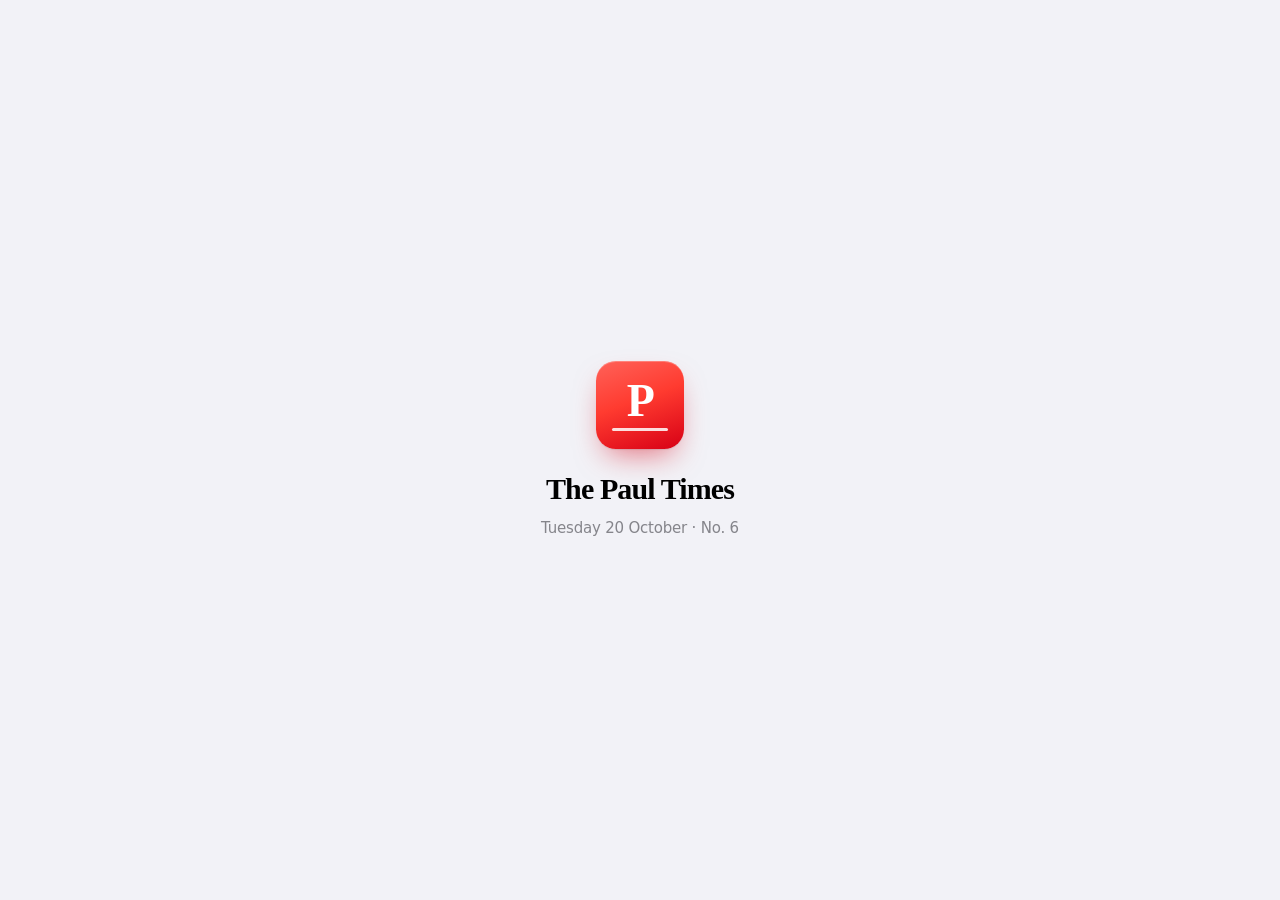
==== docs/index.html @ 22070f49 "Redesign: Apple-style app (design system, passcode lock, searchable Library index) - docs/app.css + " ====
<!doctype html>
<html lang="en"><head><meta charset="utf-8">
<meta name="viewport" content="width=device-width, initial-scale=1, maximum-scale=1, user-scalable=no, viewport-fit=cover">
<meta name="apple-mobile-web-app-capable" content="yes">
<meta name="mobile-web-app-capable" content="yes">
<meta name="apple-mobile-web-app-status-bar-style" content="black-translucent">
<meta name="apple-mobile-web-app-title" content="Paul Times">
<meta name="robots" content="noindex, nofollow">
<meta name="theme-color" content="#f2f2f7" media="(prefers-color-scheme: light)">
<meta name="theme-color" content="#000000" media="(prefers-color-scheme: dark)">
<link rel="apple-touch-icon" href="apple-touch-icon.png?v=3">
<link rel="manifest" href="manifest.webmanifest">
<title>The Paul Times</title>
<link rel="stylesheet" href="app.css?v=1">
<style>
body.home { overflow: hidden; }
body.home.scroll { overflow: auto; height: auto; min-height: 100%; }
.icon { width: 88px; height: 88px; border-radius: 22.5%; background: linear-gradient(160deg, #ff6259 0%, #ff3b30 45%, #d70015 100%);
  box-shadow: 0 1px 1px rgba(0,0,0,.08), 0 14px 30px -10px rgba(215,0,21,.55), inset 0 1px 0 rgba(255,255,255,.25); display: flex; align-items: center; justify-content: center;
  color: #fff; font-family: var(--font-s); font-weight: 800; font-size: 46px; letter-spacing: -.04em; line-height: 1; position: relative; overflow: hidden; }
.icon::after { content: ""; position: absolute; left: 18%; right: 18%; bottom: 20%; height: 3px; border-radius: 2px; background: rgba(255,255,255,.85); }
.icon span { transform: translateY(-4px); }

/* splash */
#splash { position: fixed; inset: 0; z-index: 20; background: var(--bg); display: flex; flex-direction: column; align-items: center; justify-content: center; gap: 18px;
  transition: opacity .5s var(--ease), transform .6s var(--ease); }
#splash .icon { animation: sp-icon .9s var(--spring) both; }
#splash .t { font-family: var(--font-s); font-weight: 800; font-size: 30px; letter-spacing: -.03em; animation: sp-up .8s var(--ease) .15s both; }
#splash .d { font-size: 15px; color: var(--ink2); font-weight: 500; animation: sp-up .8s var(--ease) .25s both; margin-top: -12px; }
#splash.out { opacity: 0; transform: scale(1.06); pointer-events: none; }
@keyframes sp-icon { from { opacity: 0; transform: scale(.6); filter: blur(10px); } }
@keyframes sp-up { from { opacity: 0; transform: translateY(10px); } }

/* passcode */
#lock { position: fixed; inset: 0; display: flex; flex-direction: column; align-items: center; justify-content: center; box-sizing: border-box;
  padding: calc(env(safe-area-inset-top, 0px) + 20px) 24px calc(env(safe-area-inset-bottom, 0px) + 20px); }
#lock[hidden], #lib[hidden] { display: none; }
#lock .icon { width: 64px; height: 64px; font-size: 33px; margin-bottom: 18px; }
#lock h1 { font-size: 22px; font-weight: 600; letter-spacing: -.02em; }
#lock .sub { color: var(--ink2); font-size: 15px; margin-top: 4px; text-align: center; }
#lock .dots { display: flex; gap: 20px; margin: 26px 0 8px; }
#lock .dots i { width: 13px; height: 13px; border-radius: 50%; box-shadow: inset 0 0 0 1.5px var(--ink); transition: background .15s; }
#lock .dots i.on { background: var(--ink); }
#lock .dots.shake { animation: shake .45s cubic-bezier(.36,.07,.19,.97); }
@keyframes shake { 10%, 90% { transform: translateX(-2px); } 20%, 80% { transform: translateX(5px); } 30%, 50%, 70% { transform: translateX(-10px); } 40%, 60% { transform: translateX(10px); } }
#lock .msg { min-height: 20px; font-size: 14px; color: var(--red); font-weight: 500; margin-bottom: 18px; }
#lock .keys { display: grid; grid-template-columns: repeat(3, 78px); gap: 16px 26px; }
#lock .keys button { width: 78px; height: 78px; border-radius: 50%; border: 0; background: var(--fill); color: var(--ink); font-family: var(--font-d); cursor: pointer;
  display: flex; flex-direction: column; align-items: center; justify-content: center; line-height: 1; transition: background .3s; -webkit-user-select: none; user-select: none; }
#lock .keys button:active { background: var(--ink3); transition: none; }
#lock .keys button b { font-size: 34px; font-weight: 400; }
#lock .keys button small { font-size: 10px; font-weight: 600; letter-spacing: .16em; margin-top: 3px; color: var(--ink2); }
#lock .keys button.ghost { background: none; font-size: 17px; font-family: var(--font); font-weight: 500; }
#lock .keys .sp { visibility: hidden; }
#lock .hide { position: absolute; opacity: 0; pointer-events: none; width: 1px; height: 1px; }

/* library */
#lib { max-width: 680px; margin: 0 auto; padding: 0 var(--gutr) calc(env(safe-area-inset-bottom, 0px) + 40px) var(--gut); box-sizing: border-box; }
.nav { position: sticky; top: 0; z-index: 5; margin: 0 calc(-1 * var(--gutr)) 0 calc(-1 * var(--gut)); padding: calc(env(safe-area-inset-top, 0px) + 8px) var(--gutr) 8px var(--gut);
  display: flex; align-items: center; justify-content: space-between; min-height: 28px; background: transparent; transition: background .25s, border-color .25s; border-bottom: .5px solid transparent; }
.nav.solid { background: var(--bar); -webkit-backdrop-filter: saturate(1.8) blur(20px); backdrop-filter: saturate(1.8) blur(20px); border-bottom-color: var(--sep); }
.nav .st { position: absolute; left: 0; right: 0; text-align: center; font-weight: 600; font-size: 17px; opacity: 0; transition: opacity .2s; pointer-events: none; padding-top: inherit; top: 0; line-height: 44px; height: 44px; margin-top: env(safe-area-inset-top, 0px); }
.nav.solid .st { opacity: 1; }
.nav a, .nav button { font: inherit; font-size: 17px; color: var(--red); text-decoration: none; background: none; border: 0; padding: 8px 0; position: relative; z-index: 1; display: inline-flex; align-items: center; gap: 4px; cursor: pointer; }
.nav a svg { width: 20px; height: 20px; }
.lt { font-size: 34px; font-weight: 800; letter-spacing: -.03em; margin: 4px 0 2px; }
.ltsub { color: var(--ink2); font-size: 15px; margin-bottom: 14px; }
.search { display: flex; align-items: center; gap: 6px; background: var(--fill); border-radius: 11px; padding: 0 10px; height: 38px; margin-bottom: 18px; }
.search svg { width: 17px; height: 17px; color: var(--ink2); flex: none; }
.search input { flex: 1; min-width: 0; border: 0; background: transparent; font: inherit; font-size: 17px; color: var(--ink); outline: none; }
.search input::-webkit-search-cancel-button, .search input::-webkit-search-decoration { -webkit-appearance: none; display: none; }
.search input::placeholder { color: var(--ink2); }
.search .clr { display: none; width: 18px; height: 18px; border-radius: 50%; border: 0; background: var(--ink3); color: var(--bg2); font-size: 12px; line-height: 18px; padding: 0; cursor: pointer; }
.search.has .clr { display: block; }
.feat { display: block; background: var(--bg2); border-radius: 24px; overflow: hidden; box-shadow: var(--shadow); cursor: pointer; transition: transform .35s var(--spring); margin-bottom: 26px; color: inherit; text-decoration: none; }
.feat:active, .row:active { transform: scale(.985); }
.feat .img { aspect-ratio: 16 / 10; background: linear-gradient(160deg, var(--a-front), #7a0010); position: relative; overflow: hidden; }
.feat .img img { position: absolute; inset: 0; width: 100%; height: 100%; object-fit: cover; display: block; animation: fadein .7s var(--ease) both; }
.feat .img .badge { position: absolute; left: 14px; top: 14px; background: rgba(0,0,0,.42); -webkit-backdrop-filter: blur(12px); backdrop-filter: blur(12px); color: #fff; font-size: 12px; font-weight: 600; padding: 5px 10px; border-radius: 999px; letter-spacing: .01em; }
.feat .tx { padding: 16px 18px 18px; }
.feat .k { color: var(--red); font-size: 13px; font-weight: 600; }
.feat h2 { font-size: 26px; font-weight: 800; letter-spacing: -.03em; line-height: 1.1; margin: 4px 0 8px; }
.feat p { color: var(--ink2); font-size: 15.5px; line-height: 1.42; }
.feat .go { display: flex; gap: 10px; margin-top: 14px; }
.btn { font: inherit; font-size: 15px; font-weight: 600; border: 0; border-radius: 999px; padding: 10px 18px; cursor: pointer; text-decoration: none; display: inline-flex; align-items: center; gap: 6px; }
.btn.fill { background: var(--red); color: #fff; }
.btn.tint { background: color-mix(in srgb, var(--red) 13%, transparent); color: var(--red); }
.gh { font-size: 22px; font-weight: 700; letter-spacing: -.024em; margin: 0 0 10px 2px; }
.group { background: var(--bg2); border-radius: 18px; overflow: hidden; box-shadow: var(--shadow); margin-bottom: 26px; }
.row { display: flex; align-items: center; gap: 14px; padding: 12px 14px 12px 12px; position: relative; cursor: pointer; transition: transform .35s var(--spring), background .2s; color: inherit; text-decoration: none; }
.row:active { background: var(--fill); }
.row + .row::before { content: ""; position: absolute; top: 0; right: 0; left: 88px; border-top: .5px solid var(--sep); }
.row .th { width: 62px; height: 62px; border-radius: 13px; flex: none; overflow: hidden; background: linear-gradient(160deg, var(--a-front), color-mix(in srgb, var(--a-front) 50%, #000));
  color: #fff; display: flex; align-items: center; justify-content: center; font-family: var(--font-r); font-weight: 700; font-size: 22px; }
.row .th img { width: 100%; height: 100%; object-fit: cover; display: block; animation: fadein .6s var(--ease) both; }
.row .tx { flex: 1; min-width: 0; }
.row .m { font-size: 13px; color: var(--ink2); font-weight: 500; display: flex; gap: 6px; align-items: center; }
.row .m .ed { color: #fff; background: var(--a-week); font-size: 10.5px; font-weight: 700; padding: 2px 6px; border-radius: 5px; letter-spacing: .03em; text-transform: uppercase; }
.row .h { font-size: 16.5px; font-weight: 600; letter-spacing: -.018em; line-height: 1.25; margin-top: 2px; display: -webkit-box; -webkit-line-clamp: 2; -webkit-box-orient: vertical; overflow: hidden; }
.row .ch { color: var(--ink3); font-size: 22px; font-weight: 400; }
.res .h mark { background: color-mix(in srgb, var(--red) 22%, transparent); color: inherit; border-radius: 3px; padding: 0 1px; }
.res .th { font-size: 13px; }
.empty { text-align: center; color: var(--ink2); padding: 40px 10px; font-size: 15px; }
.foot { text-align: center; color: var(--ink3); font-size: 12.5px; margin-top: 8px; }
@keyframes fadein { from { opacity: 0; } }

/* issue sheet */
#sheet { position: fixed; inset: 0; z-index: 30; background: rgba(0,0,0,0); transition: background .35s var(--ease); }
#sheet.on { background: rgba(0,0,0,.4); }
#sheet .sh { position: absolute; left: 0; right: 0; bottom: 0; top: calc(env(safe-area-inset-top, 0px) + 12px); background: var(--bg); border-radius: 14px 14px 0 0; overflow-y: auto;
  -webkit-overflow-scrolling: touch; overscroll-behavior: contain; transform: translateY(100%); transition: transform .5s var(--ease); max-width: 680px; margin: 0 auto;
  padding-bottom: calc(env(safe-area-inset-bottom, 0px) + 30px); box-shadow: 0 -10px 40px -10px rgba(0,0,0,.4); }
#sheet.on .sh { transform: none; }
#sheet .gr { position: sticky; top: 0; z-index: 2; height: 52px; display: flex; align-items: center; justify-content: space-between; padding: 0 14px 0 18px;
  background: var(--bar); -webkit-backdrop-filter: saturate(1.8) blur(20px); backdrop-filter: saturate(1.8) blur(20px); border-bottom: .5px solid var(--sep); font-weight: 600; font-size: 17px; }
#sheet .gr::before { content: ""; position: absolute; top: 6px; left: 50%; width: 36px; height: 5px; margin-left: -18px; border-radius: 3px; background: var(--ink3); }
#sheet .x { width: 30px; height: 30px; border-radius: 50%; border: 0; background: var(--fill); color: var(--ink2); font-size: 18px; cursor: pointer; display: inline-flex; align-items: center; justify-content: center; }
#sheet .in { padding: 16px var(--gutr) 0 var(--gut); }
#sheet .hero { aspect-ratio: 16 / 10; border-radius: 18px; overflow: hidden; background: var(--fill2); margin-bottom: 14px; box-shadow: var(--shadow2); }
#sheet .hero img { width: 100%; height: 100%; object-fit: cover; display: block; }
#sheet .k { color: var(--red); font-size: 13px; font-weight: 600; }
#sheet h2 { font-size: 28px; font-weight: 800; letter-spacing: -.03em; line-height: 1.1; margin: 4px 0 8px; }
#sheet .dek { color: var(--ink2); font-size: 16px; line-height: 1.42; }
#sheet .go { margin: 16px 0 24px; }
#sheet .go .btn { width: 100%; justify-content: center; padding: 14px; font-size: 17px; border-radius: 14px; box-sizing: border-box; }
#sheet h3 { font-size: 22px; font-weight: 700; letter-spacing: -.024em; margin: 0 0 10px 2px; }
#sheet .card { background: var(--bg2); border-radius: 18px; padding: 14px 16px; margin-bottom: 24px; box-shadow: var(--shadow); }
#sheet .five p { position: relative; padding-left: 34px; font-size: 15.5px; line-height: 1.38; min-height: 24px; }
#sheet .five p + p { margin-top: 10px; }
#sheet .five b { position: absolute; left: 0; top: -1px; width: 24px; height: 24px; border-radius: 50%; background: var(--red); color: #fff; font-family: var(--font-r); font-size: 13px; display: flex; align-items: center; justify-content: center; }
#sheet .nod { display: block; }
#sheet .nod .lb { display: block; color: var(--red); font-size: 13px; font-weight: 600; margin-bottom: 6px; }
#sheet .nod .big { display: block; font-family: var(--font-r); font-weight: 700; font-size: 52px; color: var(--red); letter-spacing: -.03em; line-height: 1; margin-bottom: 8px; }
#sheet .nod p { font-size: 14.5px; color: var(--ink2); line-height: 1.38; }
.secs { background: var(--bg2); border-radius: 18px; overflow: hidden; box-shadow: var(--shadow); margin-bottom: 18px; }
.sec { position: relative; }
.sec + .sec::before { content: ""; position: absolute; top: 0; right: 0; left: 58px; border-top: .5px solid var(--sep); }
.sec > button { all: unset; box-sizing: border-box; width: 100%; display: flex; align-items: center; gap: 12px; padding: 0 16px; min-height: 50px; cursor: pointer; }
.sec > button:active, .sec li:active { background: var(--fill); }
.sec .ic { width: 30px; height: 30px; border-radius: 8px; color: #fff; display: inline-flex; align-items: center; justify-content: center; font-family: var(--font-r); font-size: 14px; font-weight: 700; flex: none; }
.sec .tt { flex: 1; font-size: 17px; }
.sec .ct { color: var(--ink2); font-size: 15px; }
.sec .ch { color: var(--ink3); font-size: 18px; transition: transform .3s var(--ease); display: inline-block; }
.sec.open .ch { transform: rotate(90deg); }
.sec ul { list-style: none; margin: 0; padding: 0 0 6px 58px; display: none; }
.sec.open ul { display: block; }
.sec li { padding: 9px 16px 9px 0; font-size: 15px; line-height: 1.32; border-top: .5px solid var(--sep2); cursor: pointer; display: flex; justify-content: space-between; gap: 10px; }
.sec li::after { content: "›"; color: var(--ink3); }
@media (min-width: 700px) { .feat .img { aspect-ratio: 2 / 1; } }
</style></head>
<body class="home">
<div id="splash" aria-hidden="true"><div class="icon"><span>P</span></div><div class="t">The Paul Times</div><div class="d" id="sd"></div></div>

<div id="lock" hidden>
  <div class="icon"><span>P</span></div>
  <h1 id="lkh">Enter Passcode</h1>
  <div class="sub" id="lks">The Paul Times</div>
  <div class="dots" id="dots"><i></i><i></i><i></i><i></i></div>
  <div class="msg" id="lkm" aria-live="polite"></div>
  <div class="keys" id="keys"></div>
  <input class="hide" id="hk" inputmode="numeric" autocomplete="off" aria-label="Passcode">
</div>

<div id="lib" hidden>
  <div class="nav" id="nav"><a href="./" id="today"><svg viewBox="0 0 24 24" fill="none" stroke="currentColor" stroke-width="2.4" stroke-linecap="round" stroke-linejoin="round"><path d="M15 5l-7 7 7 7"/></svg><span>Today</span></a><div class="st">Library</div><span></span></div>
  <h1 class="lt">Library</h1>
  <div class="ltsub" id="lsub"></div>
  <label class="search" id="sbox"><svg viewBox="0 0 24 24" fill="none" stroke="currentColor" stroke-width="2.4" stroke-linecap="round"><circle cx="10.5" cy="10.5" r="6.5"/><path d="M20 20l-4.6-4.6"/></svg>
    <input id="q" type="search" placeholder="Search every headline" autocomplete="off" enterkeyhint="search"><button class="clr" id="qc" aria-label="Clear">✕</button></label>
  <div id="libv"></div>
</div>

<script>
(async function () {
  const $ = id => document.getElementById(id);
  const qs = new URLSearchParams(location.search);
  const b64 = s => Uint8Array.from(atob(s), c => c.charCodeAt(0));
  const store = { get(k) { try { return localStorage.getItem(k); } catch (e) { return null; } }, set(k, v) { try { localStorage.setItem(k, v); } catch (e) {} }, del(k) { try { localStorage.removeItem(k); } catch (e) {} } };
  const FR = (() => { try { return (JSON.parse(store.get('tpt-settings')) || {}).lang === 'fr'; } catch (e) { return false; } })();
  const L = (en, fr) => FR ? fr : en;
  const st = (() => { try { return JSON.parse(store.get('tpt-settings')) || {}; } catch (e) { return {}; } })();
  if (st.theme === 'light' || st.theme === 'dark') document.documentElement.setAttribute('data-theme', st.theme);
  const esc = x => String(x == null ? '' : x).replace(/[&<>"]/g, c => ({ '&': '&amp;', '<': '&lt;', '>': '&gt;', '"': '&quot;' }[c]));
  const get = async p => { const r = await fetch(p + (p.includes('?') ? '&' : '?') + 't=' + Date.now(), { cache: 'no-store' }); if (!r.ok) throw new Error(p + ' ' + r.status); return r.json(); };
  const loc = FR ? 'fr-FR' : 'en-GB';
  const fmt = (i, o) => new Date(i.date + 'T12:00:00').toLocaleDateString(loc, o || { weekday: 'short', day: 'numeric', month: 'short' });
  const t0 = Date.now(), wantLib = qs.has('archive');
  const minSplash = matchMedia('(prefers-reduced-motion: reduce)').matches ? 0 : (wantLib ? 450 : 1100);
  const splashReady = () => new Promise(r => setTimeout(r, Math.max(0, minSplash - (Date.now() - t0))));
  const splashOut = () => { const e = $('splash'); if (!e) return; e.classList.add('out'); setTimeout(() => e.remove(), 600); };
  $('sd').textContent = new Date().toLocaleDateString(loc, { weekday: 'long', day: 'numeric', month: 'long' });

  let list = [], cfg;
  try { [list, cfg] = await Promise.all([get('issues.json'), get('crypto.json')]); }
  catch (e) { await splashReady(); $('sd').textContent = L('Could not load the paper. Check your connection.', 'Impossible de charger le journal. Vérifie ta connexion.'); return; }

  const KEYNAME = 'tpt-key-' + cfg.salt;
  async function deriveKey(pw) {
    const base = await crypto.subtle.importKey('raw', new TextEncoder().encode(pw), 'PBKDF2', false, ['deriveKey']);
    return crypto.subtle.deriveKey({ name: 'PBKDF2', salt: b64(cfg.salt), iterations: cfg.iterations, hash: 'SHA-256' }, base, { name: 'AES-GCM', length: 256 }, true, ['decrypt']);
  }
  async function savedKey() { const raw = store.get(KEYNAME); return raw ? crypto.subtle.importKey('raw', b64(raw), { name: 'AES-GCM' }, true, ['decrypt']) : null; }
  const dec = async (key, o) => new TextDecoder().decode(await crypto.subtle.decrypt({ name: 'AES-GCM', iv: b64(o.iv) }, key, b64(o.ct)));
  async function openIssue(key, issue) { return dec(key, await get('issues/' + issue.id + '.enc')); }

  function show(html) {
    // Every issue gets the current design layer and the tap-for-more sheet, even ones built before they existed.
    const inject = (h, tag, where) => (new RegExp('</' + where + '>', 'i')).test(h) ? h.replace(new RegExp('</' + where + '>(?![\\s\\S]*</' + where + '>)', 'i'), tag + '</' + where + '>') : h + tag;
    if (!html.includes('screen-overlay.js')) html = inject(html, '<script src="screen-overlay.js?v=4"><\/script>', 'body');
    if (!html.includes('app.css')) { html = inject(html, '<link rel="stylesheet" href="app.css?v=1">', 'head'); html = inject(html, '<script src="app.js?v=1"><\/script>', 'body'); }
    html = inject(html, '<style>@keyframes tpt-in{from{opacity:0;transform:scale(.985)}}body{animation:tpt-in .55s cubic-bezier(.22,1,.36,1) both}</style>', 'head');
    splashReady().then(() => { const s = $('splash'); if (s) s.classList.add('out'); setTimeout(() => { document.open(); document.write(html); document.close(); }, s ? 280 : 0); });
  }

  // ---------------- passcode ----------------
  function lock(next, message) {
    splashReady().then(splashOut);
    const box = $('lock'); box.hidden = false; $('lib').hidden = true;
    const latest = list[0];
    $('lkh').textContent = L('Enter Passcode', 'Code d\'accès');
    $('lks').textContent = latest ? 'The Paul Times · ' + fmt(latest, { weekday: 'long', day: 'numeric', month: 'long' }) + (latest.no ? ' · No. ' + latest.no : '') : 'The Paul Times';
    const letters = ['', 'ABC', 'DEF', 'GHI', 'JKL', 'MNO', 'PQRS', 'TUV', 'WXYZ'];
    $('keys').innerHTML = [1, 2, 3, 4, 5, 6, 7, 8, 9].map(n => `<button data-n="${n}"><b>${n}</b><small>${letters[n - 1] || '&nbsp;'}</small></button>`).join('')
      + `<button class="sp" tabindex="-1"></button><button data-n="0"><b>0</b><small>&nbsp;</small></button><button class="ghost" data-del>${L('Delete', 'Effacer')}</button>`;
    const dots = $('dots'), msg = $('lkm'); let code = '', busy = false;
    msg.textContent = message || '';
    const paint = () => { [...dots.children].forEach((d, i) => d.classList.toggle('on', i < code.length)); $('keys').querySelector('[data-del]').textContent = code ? L('Delete', 'Effacer') : ''; };
    async function tryCode() {
      busy = true; msg.textContent = '';
      try {
        const key = await deriveKey(code);
        const html = latest ? await openIssue(key, wantLib ? latest : (list.find(i => i.id === qs.get('d')) || latest)) : '';
        const raw = new Uint8Array(await crypto.subtle.exportKey('raw', key));
        store.set(KEYNAME, btoa(String.fromCharCode(...raw)));
        try { navigator.vibrate && navigator.vibrate(8); } catch (e) {}
        next(key, html);
      } catch (e) {
        dots.classList.remove('shake'); void dots.offsetWidth; dots.classList.add('shake');
        try { navigator.vibrate && navigator.vibrate([30, 40, 30]); } catch (e) {}
        msg.textContent = L('Wrong passcode', 'Code incorrect'); code = ''; paint();
      } finally { busy = false; }
    }
    const press = n => { if (busy) return; if (n === 'del') code = code.slice(0, -1); else if (code.length < 4) code += n; paint(); if (code.length === 4) setTimeout(tryCode, 120); };
    $('keys').onclick = e => { const b = e.target.closest('button'); if (!b) return; if (b.dataset.del !== undefined) press('del'); else if (b.dataset.n) press(b.dataset.n); };
    document.onkeydown = e => { if ($('lock').hidden) return; if (/^\d$/.test(e.key)) press(e.key); else if (e.key === 'Backspace') press('del'); };
    paint();
  }

  // ---------------- library ----------------
  const ACC = { front: '--a-front', world: '--a-world', france: '--a-france', local: '--a-local', markets: '--a-markets', crypto: '--a-crypto', tech: '--a-tech', craft: '--a-craft', sport: '--a-sport', screen: '--a-screen', week: '--a-week', sunday: '--a-week', back: '--a-back' };
  const PH = 'tpt-libph-';
  async function photoUrl(p) {
    if (!p) return null;
    if (p.src) return p.src;
    const spec = p.wiki || '', ck = PH + spec; const c = store.get(ck); if (c) return c;
    try {
      if (p.file) return null;
      const [lang, title] = spec.split('|');
      const d = await (await fetch('https://' + lang + '.wikipedia.org/w/api.php?action=query&format=json&origin=*&prop=pageimages&piprop=thumbnail&pithumbsize=800&redirects=1&titles=' + encodeURIComponent(title))).json();
      const pg = Object.values((d.query && d.query.pages) || {})[0]; const u = pg && pg.thumbnail && pg.thumbnail.source;
      if (u) store.set(ck, u); return u || null;
    } catch (e) { return null; }
  }
  function putImg(box, url) { if (!url || !box) return; const img = new Image(); img.referrerPolicy = 'no-referrer'; img.alt = ''; img.onload = () => { if (box.querySelector('.badge')) box.prepend(img); else { box.textContent = ''; box.appendChild(img); } }; img.src = url; }
  const head = i => (i.toc && i.toc.lead) || i.title || L('Issue', 'Numéro');
  const edLabel = i => i.edition === 'weekly' ? L('Weekly', 'Hebdo') : (new Date(i.date + 'T12:00').getDay() === 0 ? L('Sunday', 'Dimanche') : '');

  async function library(key) {
    splashReady().then(splashOut);
    document.body.classList.add('scroll');
    $('lock').hidden = true; const lib = $('lib'); lib.hidden = false;
    $('today').querySelector('span').textContent = L('Today', 'Aujourd\'hui');
    lib.querySelector('.lt').textContent = L('Library', 'Bibliothèque'); lib.querySelector('.nav .st').textContent = L('Library', 'Bibliothèque');
    $('q').placeholder = L('Search every headline', 'Chercher dans tous les titres');
    // decrypt every issue's contents (small, cached for the session)
    await Promise.all(list.map(async i => { if (i.toc && i.toc.ct && key) { try { i.toc = JSON.parse(await dec(key, i.toc)); } catch (e) { i.toc = null; } } else if (i.toc && i.toc.ct) i.toc = null; }));
    const n = list.length;
    $('lsub').textContent = n + ' ' + (n === 1 ? L('issue', 'numéro') : L('issues', 'numéros')) + (n ? ' · ' + L('since', 'depuis') + ' ' + fmt(list[n - 1], { day: 'numeric', month: 'long', year: 'numeric' }) : '');
    const nav = $('nav'); addEventListener('scroll', () => nav.classList.toggle('solid', scrollY > 44), { passive: true });
    render('');
    const q = $('q'), sb = $('sbox'); let qt = 0;
    q.oninput = () => { sb.classList.toggle('has', !!q.value); clearTimeout(qt); qt = setTimeout(() => render(q.value.trim()), 120); };
    $('qc').onclick = e => { e.preventDefault(); q.value = ''; sb.classList.remove('has'); render(''); q.focus(); };
    if (qs.get('i')) { const it = list.find(x => x.id === qs.get('i')); if (it) openSheet(it); }
  }
  const url = (i, s) => './?d=' + encodeURIComponent(i.id) + (s ? '&s=' + encodeURIComponent(s) : '');
  function rowHtml(i, idx) {
    const t = i.toc || {}, e = edLabel(i);
    return `<a class="row" href="${url(i)}" data-i="${idx}"><div class="th" data-ph="${idx}">${esc(i.no || t.no || '')}</div><div class="tx">
      <div class="m">${esc(fmt(i, { weekday: 'long', day: 'numeric', month: 'short' }))}${(i.no || t.no) ? ' · No. ' + esc(i.no || t.no) : ''}${e ? ` <span class="ed">${esc(e)}</span>` : ''}</div>
      <div class="h">${esc(head(i))}</div></div><span class="ch">›</span></a>`;
  }
  function render(q) {
    const v = $('libv');
    if (!list.length) { v.innerHTML = `<p class="empty">${L('No issues yet. The first one arrives at 07:00.', 'Pas encore de numéro. Le premier arrive à 7 h.')}</p>`; return; }
    if (q) return renderSearch(q);
    const [top, ...rest] = list, t = top.toc || {};
    let h = `<a class="feat" href="${url(top)}" data-i="0"><div class="img" data-ph="f"><span class="badge">${esc(L('Latest', 'Dernier numéro'))}${(top.no || t.no) ? ' · No. ' + esc(top.no || t.no) : ''}</span></div><div class="tx">
      <div class="k">${esc(fmt(top, { weekday: 'long', day: 'numeric', month: 'long' }))}${t.kicker ? ' · ' + esc(t.kicker.replace(/^Breaking\s*·\s*/i, '')) : ''}</div>
      <h2>${esc(head(top))}</h2>${t.dek ? `<p>${esc(t.dek)}</p>` : ''}
      <div class="go"><span class="btn fill">${L('Read', 'Lire')}</span><button class="btn tint" data-sheet="0">${L('In this issue', 'Au sommaire')}</button></div></div></a>`;
    const groups = {};
    rest.forEach((i, k) => { const g = new Date(i.date + 'T12:00').toLocaleDateString(loc, { month: 'long', year: 'numeric' }); (groups[g] = groups[g] || []).push([i, k + 1]); });
    for (const g in groups) h += `<h2 class="gh">${esc(g.charAt(0).toUpperCase() + g.slice(1))}</h2><div class="group">${groups[g].map(([i, k]) => rowHtml(i, k)).join('')}</div>`;
    h += `<p class="foot">${L('Tap and hold an issue, or tap ›, to see everything inside.', 'Touche › pour voir tout le sommaire.')}</p>`;
    v.innerHTML = h;
    v.querySelectorAll('[data-ph]').forEach(b => { const k = b.dataset.ph === 'f' ? 0 : +b.dataset.ph; const t2 = list[k].toc; if (t2 && t2.photo) photoUrl(t2.photo).then(u => putImg(b, u)); });
    bindRows(v);
  }
  function bindRows(v) {
    v.querySelectorAll('[data-sheet]').forEach(b => b.onclick = e => { e.preventDefault(); e.stopPropagation(); openSheet(list[+b.dataset.sheet]); });
    v.querySelectorAll('.row .ch').forEach(c => c.onclick = e => { e.preventDefault(); e.stopPropagation(); openSheet(list[+c.closest('.row').dataset.i]); });
    v.querySelectorAll('.row').forEach(r => { let t = 0; r.addEventListener('touchstart', () => { t = setTimeout(() => { t = -1; openSheet(list[+r.dataset.i]); }, 450); }, { passive: true });
      r.addEventListener('touchend', e => { if (t === -1) e.preventDefault(); clearTimeout(t); }); r.addEventListener('touchmove', () => clearTimeout(t), { passive: true }); r.addEventListener('contextmenu', e => e.preventDefault()); });
  }
  function renderSearch(q) {
    const v = $('libv'), words = q.toLowerCase().split(/\s+/).filter(Boolean), hits = [];
    const match = s => { const l = (s || '').toLowerCase(); return words.every(w => l.includes(w)); };
    const mark = s => { let out = esc(s); words.forEach(w => { const re = new RegExp('(' + w.replace(/[.*+?^${}()|[\]\\]/g, '\\$&') + ')', 'ig'); out = out.replace(re, '<mark>$1</mark>'); }); return out; };
    list.forEach((i, k) => {
      const t = i.toc || {};
      if (match(head(i)) || match(t.dek)) hits.push({ i, k, s: 'front', title: L('Front page', 'À la une'), h: head(i) });
      (t.sections || []).forEach(sec => sec.heads.forEach(h => { if (match(h)) hits.push({ i, k, s: sec.key, title: sec.title, acc: sec.accent, h }); }));
    });
    if (!hits.length) { v.innerHTML = `<p class="empty">${L('No headline matches', 'Aucun titre ne correspond à')} “${esc(q)}”.</p>`; return; }
    v.innerHTML = `<h2 class="gh">${hits.length} ${hits.length === 1 ? L('result', 'résultat') : L('results', 'résultats')}</h2><div class="group res">` + hits.slice(0, 120).map(x =>
      `<a class="row" href="${url(x.i, x.s === 'front' ? '' : x.s)}"><div class="th" style="background:var(${esc(x.acc || ACC[x.s] || '--a-front')})">${esc(x.i.no || (x.i.toc && x.i.toc.no) || '')}</div><div class="tx">
      <div class="m">${esc(x.title)} · ${esc(fmt(x.i))}</div><div class="h">${mark(x.h)}</div></div><span class="ch" style="pointer-events:none">›</span></a>`).join('') + '</div>';
  }
  function openSheet(i) {
    if (!i) return;
    const t = i.toc || {}, el = document.createElement('div'); el.id = 'sheet';
    const secs = (t.sections || []).map((s, k) => `<div class="sec"><button data-k="${k}"><span class="ic" style="background:var(${esc(s.accent || ACC[s.key] || '--a-back')})">${k + 2}</span><span class="tt">${esc(s.title)}</span><span class="ct">${s.heads.length || ''}</span><span class="ch">›</span></button>
      <ul>${s.heads.map(h => `<li data-s="${esc(s.key)}">${esc(h)}</li>`).join('')}</ul></div>`).join('');
    el.innerHTML = `<div class="sh" role="dialog" aria-modal="true"><div class="gr"><span>${esc(fmt(i, { weekday: 'long', day: 'numeric', month: 'long' }))}</span><button class="x" aria-label="${L('Close', 'Fermer')}">✕</button></div><div class="in">
      ${t.photo ? '<div class="hero" id="shero"></div>' : ''}
      <div class="k">${(i.no || t.no) ? 'No. ' + esc(i.no || t.no) + ' · ' : ''}${esc(edLabel(i) || L('Daily', 'Quotidien'))}${t.kicker ? ' · ' + esc(t.kicker.replace(/^Breaking\s*·\s*/i, '')) : ''}</div>
      <h2>${esc(head(i))}</h2>${t.dek ? `<p class="dek">${esc(t.dek)}</p>` : ''}
      <div class="go"><a class="btn fill" href="${url(i)}">${L('Read this issue', 'Lire ce numéro')}</a></div>
      ${t.five && t.five.length ? `<h3>${L('The day in five lines', 'La journée en cinq lignes')}</h3><div class="card five">${t.five.map(p => `<p>${esc(p).replace(/^(\d)\s*/, '<b>$1</b>')}</p>`).join('')}</div>` : ''}
      ${t.number && t.number.big ? `<div class="card nod"><span class="lb">${L('Number of the day', 'Le chiffre du jour')}</span><span class="big">${esc(t.number.big)}</span><p>${esc(t.number.text)}</p></div>` : ''}
      ${secs ? `<h3>${L('In this issue', 'Au sommaire')}</h3><div class="secs">${secs}</div>` : `<p class="empty">${L('Contents are not available for this issue.', 'Sommaire indisponible pour ce numéro.')}</p>`}
    </div></div>`;
    document.body.appendChild(el);
    requestAnimationFrame(() => requestAnimationFrame(() => el.classList.add('on')));
    const close = () => { el.classList.remove('on'); setTimeout(() => el.remove(), 450); };
    el.querySelector('.x').onclick = close; el.addEventListener('click', e => { if (e.target === el) close(); });
    el.querySelectorAll('.sec > button').forEach(b => b.onclick = () => b.parentElement.classList.toggle('open'));
    el.querySelectorAll('.sec li').forEach(li => li.onclick = () => { location.href = url(i, li.dataset.s); });
    if (t.photo) photoUrl(t.photo).then(u => putImg($('shero'), u));
    const sh = el.querySelector('.sh'); let y0 = null, dy = 0;
    sh.addEventListener('touchstart', e => { y0 = sh.scrollTop <= 0 ? e.touches[0].clientY : null; dy = 0; }, { passive: true });
    sh.addEventListener('touchmove', e => { if (y0 == null) return; dy = e.touches[0].clientY - y0; if (dy > 0) { sh.style.transition = 'none'; sh.style.transform = 'translateY(' + dy + 'px)'; } }, { passive: true });
    sh.addEventListener('touchend', () => { if (y0 == null) return; sh.style.transition = ''; sh.style.transform = ''; if (dy > 110) close(); y0 = null; });
  }

  // ---------------- route ----------------
  let key = null;
  try { key = await savedKey(); } catch (e) { store.del(KEYNAME); }
  if (wantLib) {
    if (key) return library(key);
    return lock(k => library(k));
  }
  if (!list.length) { await splashReady(); $('sd').textContent = L('No issue yet. The first one arrives at 07:00.', 'Pas encore de numéro. Le premier arrive à 7 h.'); return; }
  const issue = list.find(i => i.id === qs.get('d')) || list[0];
  $('sd').textContent = fmt(issue, { weekday: 'long', day: 'numeric', month: 'long' }) + (issue.no ? ' · No. ' + issue.no : '');
  if (key) { try { return show(await openIssue(key, issue)); } catch (e) { store.del(KEYNAME); } }
  lock((k, html) => show(html));
})();
</script>
</body></html>
---- docs/app.css ----
/* The Paul Times · design system (v1, Oct 2026)
   One shared stylesheet for every issue and for the lock screen / library (index.html).
   iOS look: SF Pro type, system colours, grouped backgrounds, rounded cards, frosted bars, sheets. */

/* ---------------------------------------------------------------- tokens */
:root {
  --font: -apple-system, BlinkMacSystemFont, "SF Pro Text", "SF Pro", "Inter", "Helvetica Neue", system-ui, sans-serif;
  --font-d: -apple-system, BlinkMacSystemFont, "SF Pro Display", "SF Pro", "Inter Display", "Inter", "Helvetica Neue", system-ui, sans-serif;
  --font-r: ui-rounded, "SF Pro Rounded", -apple-system, BlinkMacSystemFont, "Inter", system-ui, sans-serif;
  --font-s: ui-serif, "New York", "Iowan Old Style", "Source Serif 4", Georgia, serif;
  --font-m: ui-monospace, "SF Mono", Menlo, monospace;
  /* legacy names used inside issue markup and the overlay */
  --display: var(--font-d); --body: var(--font);

  --bg: #f2f2f7;            /* systemGroupedBackground */
  --bg2: #ffffff;           /* secondarySystemGroupedBackground: cards */
  --bg3: #f2f2f7;           /* tertiary: fills inside cards */
  --fill: rgba(120,120,128,.12);
  --fill2: rgba(120,120,128,.08);
  --ink: #000000;           /* label */
  --ink2: rgba(60,60,67,.6);/* secondaryLabel */
  --ink3: rgba(60,60,67,.3);
  --sep: rgba(60,60,67,.18);/* separator */
  --sep2: rgba(60,60,67,.1);
  --bar: rgba(249,249,249,.84);
  --shadow: 0 1px 2px rgba(0,0,0,.04), 0 4px 18px -6px rgba(0,0,0,.10);
  --shadow2: 0 12px 34px -12px rgba(0,0,0,.28);
  --up: #248a3d; --down: #d70015;
  --green: #34c759; --red: #ff3b30;
  --r1: 12px; --r2: 18px; --r3: 24px;
  --gut: max(16px, env(safe-area-inset-left, 0px));
  --gutr: max(16px, env(safe-area-inset-right, 0px));
  --ease: cubic-bezier(.22, 1, .36, 1);
  --spring: cubic-bezier(.34, 1.36, .64, 1);

  /* section tints: iOS system colours */
  --a-front: #ff3b30; --a-world: #ff3b30; --a-france: #007aff; --a-local: #30b0c7; --a-markets: #34c759;
  --a-crypto: #ff9500; --a-tech: #5856d6; --a-craft: #ff6b2c; --a-sport: #00a86b; --a-screen: #ff2d55;
  --a-week: #af52de; --a-back: #8e8e93;
  --accent: var(--a-front);

  /* old variable names still referenced by issue markup */
  --muted: var(--ink2); --rule: var(--sep); --card: var(--bg2); --plate: #fff;
}
@media (prefers-color-scheme: dark) { :root:not([data-theme="light"]) {
  --bg: #000000; --bg2: #1c1c1e; --bg3: #2c2c2e; --fill: rgba(118,118,128,.24); --fill2: rgba(118,118,128,.16);
  --ink: #ffffff; --ink2: rgba(235,235,245,.6); --ink3: rgba(235,235,245,.3); --sep: rgba(84,84,88,.6); --sep2: rgba(84,84,88,.35);
  --bar: rgba(28,28,30,.86); --shadow: none; --shadow2: 0 14px 40px -12px rgba(0,0,0,.8);
  --up: #30d158; --down: #ff6961; --green: #30d158; --red: #ff453a;
  --a-front: #ff453a; --a-world: #ff453a; --a-france: #0a84ff; --a-local: #40c8e0; --a-markets: #30d158; --a-crypto: #ff9f0a;
  --a-tech: #7d7aff; --a-craft: #ff7a45; --a-sport: #31d68f; --a-screen: #ff375f; --a-week: #bf5af2; --a-back: #98989d;
  --plate: #f2f2f7; color-scheme: dark; } }
:root[data-theme="dark"] {
  --bg: #000000; --bg2: #1c1c1e; --bg3: #2c2c2e; --fill: rgba(118,118,128,.24); --fill2: rgba(118,118,128,.16);
  --ink: #ffffff; --ink2: rgba(235,235,245,.6); --ink3: rgba(235,235,245,.3); --sep: rgba(84,84,88,.6); --sep2: rgba(84,84,88,.35);
  --bar: rgba(28,28,30,.86); --shadow: none; --shadow2: 0 14px 40px -12px rgba(0,0,0,.8);
  --up: #30d158; --down: #ff6961; --green: #30d158; --red: #ff453a;
  --a-front: #ff453a; --a-world: #ff453a; --a-france: #0a84ff; --a-local: #40c8e0; --a-markets: #30d158; --a-crypto: #ff9f0a;
  --a-tech: #7d7aff; --a-craft: #ff7a45; --a-sport: #31d68f; --a-screen: #ff375f; --a-week: #bf5af2; --a-back: #98989d;
  --plate: #f2f2f7; color-scheme: dark; }

/* ---------------------------------------------------------------- base */
html, body { height: 100%; }
html { -webkit-font-smoothing: antialiased; -moz-osx-font-smoothing: grayscale; text-rendering: optimizeLegibility; }
html, body, button, input, a, #reader, #bar, #pf { touch-action: manipulation; }
body { margin: 0; background: var(--bg); color: var(--ink); font-family: var(--font); font-size: 17px; line-height: 1.47; letter-spacing: -.012em;
  overflow: hidden; -webkit-text-size-adjust: 100%; -webkit-tap-highlight-color: transparent; }
#src { display: none; }
button { font-family: inherit; }
a { color: var(--accent); }
p { margin: 0; text-wrap: pretty; }
h1, h2, h3, h4, h5 { margin: 0; font-family: var(--font-d); font-weight: 700; text-wrap: balance; line-height: 1.15; letter-spacing: -.022em; }
figure { margin: 0; }
code { font-family: var(--font-m); font-size: 12.5px; background: var(--fill2); padding: 1px 5px; border-radius: 6px; overflow-wrap: anywhere; letter-spacing: 0; white-space: pre-wrap; }
.grid input { font-size: max(16px, 1em); }

/* ---------------------------------------------------------------- app chrome */
#app { position: fixed; top: 0; left: 0; right: 0; height: 100vh; height: 100lvh; display: flex; flex-direction: column; box-sizing: border-box;
  padding-top: 0; padding-bottom: env(safe-area-inset-bottom, 0px); background: var(--bg); }
#reader { flex: 1; min-height: 0; display: flex; overflow-x: auto; overflow-y: hidden; scroll-snap-type: x mandatory; overscroll-behavior-x: contain; scrollbar-width: none; }
#reader::-webkit-scrollbar { display: none; }
.page { flex: 0 0 100%; width: 100%; height: 100%; scroll-snap-align: start; scroll-snap-stop: always; display: flex; flex-direction: column; box-sizing: border-box; position: relative; }

/* navigation bar: transparent over the large title, frosted with a centred title once the page scrolls (iOS) */
header.ph { position: absolute; top: 0; left: 0; right: 0; z-index: 3; display: flex; justify-content: space-between; align-items: center; gap: 12px; height: 44px;
  padding: env(safe-area-inset-top, 0px) var(--gutr) 0 var(--gut); background: transparent; border-bottom: .5px solid transparent;
  font-size: 13px; letter-spacing: -.005em; text-transform: none; transition: background-color .25s, border-color .25s; }
header.ph::before { content: ""; position: absolute; inset: 0; z-index: -1; opacity: 0; transition: opacity .25s; background: var(--bar);
  -webkit-backdrop-filter: saturate(1.8) blur(20px); backdrop-filter: saturate(1.8) blur(20px); }
.page.scrolled > header.ph::before { opacity: 1; }
.page.scrolled > header.ph { border-bottom-color: var(--sep); }
header.ph .mast-s { font-family: var(--font-s); font-weight: 700; font-size: 15px; letter-spacing: -.01em; color: var(--ink2); transition: opacity .25s; }
header.ph .where { position: absolute; left: 70px; right: 70px; bottom: 0; height: 44px; display: flex; align-items: center; justify-content: center;
  color: var(--ink); font-weight: 600; font-size: 17px; letter-spacing: -.02em; white-space: nowrap; overflow: hidden; opacity: 0; transform: translateY(4px); transition: opacity .25s, transform .25s; }
.page.scrolled > header.ph .where { opacity: 1; transform: none; }
.page.scrolled > header.ph .mast-s { opacity: 0; }
.page::after { content: ""; position: absolute; left: 0; right: 0; bottom: 0; height: calc(env(safe-area-inset-bottom, 0px) + 96px); pointer-events: none; z-index: 2;
  background: linear-gradient(to bottom, color-mix(in srgb, var(--bg) 0%, transparent), color-mix(in srgb, var(--bg) 88%, transparent) 70%, var(--bg)); }

.pb { zoom: var(--tz, 1); flex: 1; min-height: 0; overflow: hidden; box-sizing: border-box;
  padding: calc(env(safe-area-inset-top, 0px) + 44px) var(--gutr) 110px var(--gut); display: flex; flex-direction: column; gap: 14px; }
.pb.overflow, .mode-scroll .pb { overflow-y: auto; -webkit-overflow-scrolling: touch; }
.pb > * { flex-shrink: 0; }

/* bottom toolbar: a floating glass capsule */
.pf { position: absolute; left: 50%; bottom: calc(env(safe-area-inset-bottom, 0px) + 10px); transform: translateX(-50%); z-index: 6;
  display: flex; align-items: center; gap: 2px; padding: 5px; border-radius: 999px; background: var(--bar);
  -webkit-backdrop-filter: saturate(1.8) blur(22px); backdrop-filter: saturate(1.8) blur(22px);
  box-shadow: 0 0 0 .5px var(--sep), 0 10px 30px -8px rgba(0,0,0,.28); font-size: 15px; color: var(--ink2); }
.pf button { font: inherit; background: none; border: 0; cursor: pointer; color: var(--accent); height: 40px; min-width: 40px; border-radius: 999px;
  display: inline-flex; align-items: center; justify-content: center; padding: 0 10px; font-weight: 600; letter-spacing: -.01em;
  transition: transform .3s var(--spring), background-color .2s, color .3s; }
.pf button:active:not(:disabled) { transform: scale(.9); background: var(--fill); }
.pf button:disabled { color: var(--ink3); }
.pf button svg { width: 22px; height: 22px; display: block; }
.pf .mid { display: flex; align-items: center; gap: 2px; }
.pf .num { font-variant-numeric: tabular-nums; font-size: 15px; font-weight: 600; color: var(--ink); min-width: 64px; text-align: center; cursor: default; }
.pf .gear, .pf .lib { color: var(--ink2); }
.pf .sepv { width: .5px; height: 22px; background: var(--sep); margin: 0 2px; }

/* progress / scrubber: hairline track just above the capsule */
#bar { position: absolute; left: 50%; bottom: calc(env(safe-area-inset-bottom, 0px) + 62px); width: min(56vw, 240px); transform: translateX(-50%); z-index: 6;
  height: 4px; border-radius: 4px; background: var(--fill); touch-action: none; cursor: pointer; -webkit-user-select: none; user-select: none; overflow: visible; }
#bar::after { content: ""; position: absolute; left: -20px; right: -20px; top: -18px; bottom: -8px; }
#bar i { position: absolute; left: 0; top: 0; bottom: 0; width: 0; border-radius: 4px; background: var(--accent); transition: background .3s, width .12s linear; }
#bar.scrub { height: 8px; } #bar.scrub i { transition: none; }

/* ---------------------------------------------------------------- type */
.kicker { font-size: 13px; letter-spacing: -.005em; text-transform: none; color: var(--accent); font-weight: 600; margin-bottom: 4px; }
.small { font-size: 15px; color: var(--ink2); line-height: 1.4; }
.note { font-size: 13px; color: var(--ink2); font-style: normal; }
.blk > p + p { margin-top: 10px; }
.drop::first-letter { font-family: var(--font-s); font-weight: 700; float: left; font-size: 58px; line-height: .8; padding: 6px 8px 0 0; color: var(--accent); }
.tagline { font-style: normal; color: var(--ink2); font-size: 15px; border: 0; padding: 0; margin-top: 2px !important; }

/* large title (section opener) */
.opener { border: 0; padding: 4px 0 0; display: flex; align-items: flex-start; gap: 10px; flex-direction: row-reverse; justify-content: flex-end; }
.opener h2 { font-size: 34px; font-weight: 800; letter-spacing: -.03em; line-height: 1.05; }
.opener .n { order: 2; font-family: var(--font-r); font-size: 13px; font-weight: 700; line-height: 1; color: #fff; background: var(--accent);
  min-width: 24px; height: 24px; padding: 0 6px; box-sizing: border-box; border-radius: 999px; display: inline-flex; align-items: center; justify-content: center; margin-top: 9px; }

/* article heads and paragraphs */
.head h3 { font-size: 26px; font-weight: 700; letter-spacing: -.026em; line-height: 1.14; }
.head .kicker { margin-bottom: 6px; }
.pb > p.blk { font-size: 17px; line-height: 1.5; }
.jump { align-self: flex-start; color: var(--accent); font-weight: 600; font-size: 15px; letter-spacing: -.01em; text-transform: none;
  background: color-mix(in srgb, var(--accent) 12%, transparent); padding: 8px 14px; border-radius: 999px; cursor: pointer; }

/* summary card ("In brief"): Apple-Intelligence style */
.inbrief { position: relative; background: var(--bg2); border: 0; border-radius: var(--r2); padding: 14px 16px 15px; font-size: 16px; line-height: 1.45; box-shadow: var(--shadow); }
.inbrief::before { content: ""; position: absolute; inset: 0; border-radius: inherit; padding: 1.5px; pointer-events: none;
  background: linear-gradient(120deg, color-mix(in srgb, var(--accent) 80%, #fff), #af52de, #5ac8fa, color-mix(in srgb, var(--accent) 80%, #fff));
  -webkit-mask: linear-gradient(#000 0 0) content-box, linear-gradient(#000 0 0); -webkit-mask-composite: xor; mask-composite: exclude; opacity: .55; }
.inbrief b.l { display: flex; align-items: center; gap: 6px; color: var(--accent); font-size: 13px; letter-spacing: -.005em; text-transform: none; font-weight: 600; margin-bottom: 4px; }
.inbrief b.l::before { content: "✦"; font-size: 12px; }

/* story cards */
.brief { background: var(--bg2); border: 0; border-radius: var(--r2); padding: 14px 16px 15px; box-shadow: var(--shadow); }
.brief h4 { font-size: 19px; font-weight: 700; letter-spacing: -.022em; line-height: 1.2; margin-bottom: 5px; }
.brief > p { font-size: 15.5px; color: var(--ink2); line-height: 1.42; }
.brief .kicker { font-size: 12.5px; }
.brief figure.photo { margin: -14px -16px 12px; }
.brief figure.photo .ph-img { border-radius: var(--r2) var(--r2) 0 0; box-shadow: none; }
.brief figure.photo figcaption { padding: 7px 16px 0; }

/* boxes: inset grouped cards */
.box { background: var(--bg2); border: 0; border-radius: var(--r2); padding: 14px 16px; box-shadow: var(--shadow); }
.box h4 { font-size: 19px; font-weight: 700; border: 0; padding: 0; margin-bottom: 8px; letter-spacing: -.022em; }
.box > p + p { margin-top: 8px; }
.box .small + .small { margin-top: 10px; }
.box > figure.photo:first-child { margin: -14px -16px 12px; }
.box > figure.photo:first-child .ph-img { border-radius: var(--r2) var(--r2) 0 0; box-shadow: none; }
.box > figure.photo:first-child figcaption { padding: 7px 16px 0; }
.box.inv { background: linear-gradient(160deg, color-mix(in srgb, var(--accent) 92%, #fff), color-mix(in srgb, var(--accent) 78%, #000)); color: #fff; box-shadow: 0 14px 30px -14px color-mix(in srgb, var(--accent) 70%, transparent); }
.box.inv h4 { color: #fff; }
.box.inv .small, .box.inv .note { color: rgba(255,255,255,.82); }
.box.inv a { color: #fff; }
.box.inv figcaption, .box.inv figcaption b { color: rgba(255,255,255,.85); }
.box.inv .photo .credit { color: rgba(255,255,255,.7); }

/* widgets (.fun): number of the day, word, quote, on this day, tips */
.fun { background: var(--bg2); border: 0; border-radius: var(--r3); padding: 16px 18px 17px; box-shadow: var(--shadow); position: relative; overflow: hidden; }
.fun .lbl { display: flex; align-items: center; gap: 6px; color: var(--accent); font-size: 13px; letter-spacing: -.005em; text-transform: none; font-weight: 600; margin-bottom: 6px; }
.fun .big { font-family: var(--font-r); font-weight: 700; font-size: 60px; line-height: 1; letter-spacing: -.03em; color: var(--accent); display: block; margin: 2px 0 8px; font-variant-numeric: tabular-nums; }
.fun .word { font-family: var(--font-d); font-weight: 800; font-size: 34px; line-height: 1.05; letter-spacing: -.03em; display: block; }
.fun .pron { font-style: normal; color: var(--ink2); font-size: 15px; display: block; margin: 2px 0 8px; font-family: var(--font-m); letter-spacing: 0; }
.fun .yr { font-family: var(--font-r); font-weight: 700; color: var(--accent); margin-right: 6px; font-variant-numeric: tabular-nums; }
.fun p + p { margin-top: 10px; }
.fun .q { font-family: var(--font-s); font-style: normal; font-size: 22px; line-height: 1.32; letter-spacing: -.01em; display: block; margin: 4px 0 10px; }
.fun > p { font-size: 16px; }

/* pull quote */
.pull { border: 0; padding: 4px 0 4px 18px; text-align: left; position: relative; }
.pull::before { content: ""; position: absolute; left: 0; top: 4px; bottom: 4px; width: 4px; border-radius: 4px; background: var(--accent); }
.pull .q { display: none; }
.pull p { font-family: var(--font-s); font-style: normal; font-weight: 600; font-size: 24px; line-height: 1.28; letter-spacing: -.015em; }
.pull .who { font-size: 13px; letter-spacing: -.005em; text-transform: none; color: var(--ink2); margin-top: 8px; }

/* why it matters */
.you { background: color-mix(in srgb, var(--accent) 10%, var(--bg2)); border-radius: var(--r2); padding: 13px 16px; font-size: 15.5px; line-height: 1.42; border: 0; }

/* tables: grouped list rows */
.tbl { overflow-x: auto; margin: 0 -2px; }
table { border-collapse: collapse; width: 100%; font-size: 15px; font-variant-numeric: tabular-nums; }
th { text-align: left; font-size: 12px; font-weight: 600; letter-spacing: 0; text-transform: none; color: var(--ink2); border-bottom: .5px solid var(--sep); padding: 4px 4px 6px; }
td { border-bottom: .5px solid var(--sep2); padding: 9px 4px; }
.box table { font-size: 14.5px; } .box td { padding: 8px 3px; } .box th { padding: 4px 3px 6px; }
tr:last-child td { border-bottom: 0; }
.r { text-align: right; } .up { color: var(--up); } .down { color: var(--down); }
td.up, td.down { font-weight: 600; }
.box.inv th { color: rgba(255,255,255,.75); border-color: rgba(255,255,255,.3); }
.box.inv td { border-color: rgba(255,255,255,.18); }
.box.inv .up, .box.inv .down { color: #fff; }

/* links inside cards (job board etc.) */
a.apply { display: inline-flex; align-items: center; margin-left: 4px; padding: 3px 11px; border-radius: 999px; background: color-mix(in srgb, var(--accent) 14%, transparent);
  color: var(--accent); font-weight: 600; font-size: 13px; text-decoration: none; white-space: nowrap; }
.box p a:not(.apply), .sources a, .srcs a { color: var(--accent); text-decoration: none; }

/* ---------------------------------------------------------------- front page */
.mast { text-align: left; border: 0; padding: 0; }
.mast .meta { display: flex; justify-content: flex-start; gap: 8px; font-size: 13px; font-weight: 700; letter-spacing: .02em; text-transform: uppercase; color: var(--accent); border: 0; padding: 0; margin: 0 0 2px; }
.mast .meta span:nth-child(2) { display: none; }
.mast .meta span + span::before { content: "·"; margin-right: 8px; color: var(--ink3); }
.mast .name { font-family: var(--font-s); font-weight: 800; font-size: clamp(36px, 10.5vw, 46px); line-height: 1.02; letter-spacing: -.03em; }
.mast .motto { font-style: normal; font-size: 15px; color: var(--ink2); margin-top: 4px; }
.mast .rail { display: none; }
.lead { background: var(--bg2); border-radius: var(--r3) var(--r3) var(--r3) var(--r3); padding: 18px 18px 18px; box-shadow: var(--shadow); }
.lead .kicker { text-align: left !important; font-size: 13px; }
.lead h1 { font-size: 30px; font-weight: 800; letter-spacing: -.032em; line-height: 1.08; text-align: left; }
.lead .dek { font-style: normal; color: var(--ink2); text-align: left; margin-top: 8px; font-size: 16px; line-height: 1.42; }
.teasers { display: grid; grid-template-columns: 1fr 1fr; gap: 10px; }
.teaser { all: unset; box-sizing: border-box; background: var(--bg2); border-radius: var(--r2); padding: 13px 14px 14px; font-size: 13.5px; line-height: 1.32; color: var(--ink2);
  box-shadow: var(--shadow); cursor: pointer; display: block; position: relative; overflow: hidden; }
.teaser .pg { color: var(--accent); font-size: 12.5px; letter-spacing: -.005em; text-transform: none; font-weight: 600; display: flex; align-items: center; gap: 6px; }
.teaser .pg::before { content: ""; width: 7px; height: 7px; border-radius: 50%; background: var(--accent); }
.teaser .t { font-family: var(--font-d); font-size: 17px; font-weight: 700; letter-spacing: -.02em; line-height: 1.18; display: block; margin: 5px 0 4px; color: var(--ink); }
.five { background: var(--bg2); border-radius: var(--r2); padding: 14px 16px; box-shadow: var(--shadow); }
.five .kicker { margin-bottom: 8px; }
.five p { padding-left: 34px; text-indent: 0; font-size: 15.5px; position: relative; line-height: 1.38; min-height: 24px; }
.five p + p { margin-top: 10px; }
.five b { position: absolute; left: 0; top: -1px; width: 24px; height: 24px; border-radius: 50%; background: var(--accent); color: #fff; font-family: var(--font-r);
  font-size: 13px; display: inline-flex; align-items: center; justify-content: center; text-indent: 0; }

/* contents: a Settings-style list with coloured icon tiles */
.toc { display: block; background: var(--bg2); border-radius: var(--r2); overflow: hidden; box-shadow: var(--shadow); margin-top: 6px; }
.toc button { all: unset; box-sizing: border-box; width: 100%; display: flex; align-items: center; gap: 12px; padding: 0 16px; min-height: 48px; cursor: pointer; font-size: 17px; position: relative; }
.toc button + button::before { content: ""; position: absolute; top: 0; right: 0; left: 58px; border-top: .5px solid var(--sep); }
.toc .ic { width: 30px; height: 30px; border-radius: 8px; background: var(--accent); color: #fff; display: inline-flex; align-items: center; justify-content: center; font-family: var(--font-r); font-size: 14px; font-weight: 700; flex: none; }
.toc .tt { flex: 1; }
.toc .ch { color: var(--ink3); font-size: 20px; font-weight: 500; }
.toc button:active { background: var(--fill); }
.toc button span:last-child { font-family: inherit; }
.modes { display: flex; background: var(--fill); border-radius: 9px; padding: 2px; border: 0; }
.modes button { flex: 1; font: inherit; font-size: 13px; font-weight: 600; padding: 6px; border: 0; background: transparent; color: var(--ink); border-radius: 7px; }
.modes button[aria-pressed="true"] { background: var(--bg2); box-shadow: 0 3px 8px rgba(0,0,0,.12); }
.hint { text-align: center; font-size: 13px; color: var(--ink2); }

/* ---------------------------------------------------------------- photos */
figure.photo { display: none; }
figure.photo.ready { display: block; }
.photo .ph-img { display: block; width: 100%; height: auto; border-radius: var(--r2); background: var(--fill2); }
.pb > figure.photo .ph-img { box-shadow: var(--shadow2); }
.photo.light .ph-img { background: #fff; padding: 10px; box-sizing: border-box; }
figcaption { font-size: 13px; line-height: 1.38; color: var(--ink2); border: 0; padding: 8px 2px 0; letter-spacing: -.005em; }
figcaption b { font-family: var(--font); font-weight: 600; color: var(--ink); }
.photo .credit { display: block; font-size: 11.5px; font-style: normal; color: var(--ink3); margin-top: 3px; }
.photo .credit a { color: inherit; text-decoration: none; }
.photo.portrait .ph-img { width: 40%; float: left; margin: 0 14px 6px 0; border-radius: 14px; box-shadow: none; aspect-ratio: 4 / 5; object-fit: cover; }
.photo.portrait::after { content: ""; display: block; clear: both; }
.box > figure.photo.portrait:first-child { margin: 0; float: left; width: 38%; margin: 0 14px 6px 0; }
.box > figure.photo.portrait:first-child .ph-img { width: 100%; float: none; margin: 0; border-radius: 14px; }
.box > figure.photo.portrait:first-child figcaption { display: none; }
.plate { background: var(--plate); border-radius: var(--r1); padding: 8px; }
.plate img { display: block; width: 100%; height: auto; }
figure.photo.ready .ph-img { animation: tpt-photo .9s var(--ease) both; }
@keyframes tpt-photo { from { opacity: 0; transform: scale(1.025); filter: blur(8px); } }

/* ---------------------------------------------------------------- sport, timeline */
.strip { display: grid; grid-template-columns: repeat(auto-fit, minmax(72px, 1fr)); gap: 8px; }
.match { background: var(--bg2); border: 0; border-radius: 14px; text-align: center; font-size: 12px; color: var(--ink2); padding: 8px 4px 9px; line-height: 1.25; box-shadow: var(--shadow); }
.match b { font-family: var(--font-r); font-size: 22px; font-weight: 700; display: block; color: var(--ink); margin: 2px 0; letter-spacing: -.02em; }
.match.win { background: var(--accent); color: rgba(255,255,255,.85); }
.match.win b { color: #fff; }
.match.nx { background: transparent; box-shadow: inset 0 0 0 1px var(--sep); }
.tl { list-style: none; margin: 0; padding: 14px 16px 4px; background: var(--bg2); border-radius: var(--r2); box-shadow: var(--shadow); }
.tl li { position: relative; padding: 0 0 14px 26px; border: 0; font-size: 15.5px; line-height: 1.4; }
.tl li::after { content: ""; position: absolute; left: 6px; top: 18px; bottom: 0; width: 2px; border-radius: 2px; background: var(--fill); }
.tl li:last-child::after { display: none; }
.tl li::before { content: ""; position: absolute; left: 1px; top: 4px; width: 12px; height: 12px; border-radius: 50%; background: var(--bg2); border: 2px solid var(--ink3); box-sizing: border-box; }
.tl li.hot::before { background: var(--accent); border-color: var(--accent); box-shadow: 0 0 0 4px color-mix(in srgb, var(--accent) 22%, transparent); }
.tl .d { font-family: var(--font-d); font-weight: 700; font-size: 15px; display: block; color: var(--ink); letter-spacing: -.01em; }
.tl li.hot .d { color: var(--accent); }
.tl .d em { font-style: normal; color: var(--accent); }
.wx { display: grid; grid-template-columns: 1fr 1fr; gap: 12px; }
.wx h5 { font-size: 17px; margin: 0; padding-top: 4px; }
.wx .t { font-family: var(--font-r); font-size: 36px; line-height: 1; }
.verdict { border-left: 4px solid var(--accent); padding-left: 10px; border-radius: 2px; }

/* ---------------------------------------------------------------- live weather: Apple Weather card */
.wxl { color: #fff; border-radius: var(--r3); padding: 16px 18px 18px; box-shadow: 0 16px 34px -16px rgba(20,60,140,.6);
  background: linear-gradient(180deg, #3b82d6 0%, #5ea2e6 55%, #7fb6ea 100%); }
.wxl h4 { color: #fff; }
.wxl.done:has(.verdict.yes) { background: linear-gradient(180deg, #48566b 0%, #5e7189 60%, #7a8ca3 100%); box-shadow: 0 16px 34px -16px rgba(30,40,60,.7); }
@media (prefers-color-scheme: dark) { :root:not([data-theme="light"]) .wxl { background: linear-gradient(180deg, #0b1d3d 0%, #1d3a6b 60%, #2d4f86 100%); } }
:root[data-theme="dark"] .wxl { background: linear-gradient(180deg, #0b1d3d 0%, #1d3a6b 60%, #2d4f86 100%); }
.wxl p, .wxl .small, .wxl .note { color: rgba(255,255,255,.88); }
.wxl .live { font-size: 12px; font-weight: 600; letter-spacing: .02em; text-transform: uppercase; color: rgba(255,255,255,.75); display: flex; justify-content: space-between; border: 0; padding: 0; margin-bottom: 10px; }
.wxl h5 { font-family: var(--font-d); font-size: 22px; font-weight: 600; margin: 12px 0 6px; color: #fff; letter-spacing: -.02em; }
.wxl .verdict { padding: 12px 14px; margin-bottom: 12px; border: 0; border-radius: 16px; background: rgba(255,255,255,.18); -webkit-backdrop-filter: blur(10px); backdrop-filter: blur(10px); }
.wxl .verdict.yes { background: rgba(255,255,255,.24); color: #fff; }
.wxl .verdict .v { font-family: var(--font-d); font-size: 22px; font-weight: 700; line-height: 1.15; color: #fff !important; letter-spacing: -.02em; }
.wxl .verdict .why { font-size: 15px; margin-top: 4px; line-height: 1.35; color: rgba(255,255,255,.9); }
.wxl .now { display: flex; align-items: baseline; gap: 10px; margin-bottom: 8px; }
.wxl .now .t { font-family: var(--font-d); font-weight: 200; font-size: 64px; line-height: 1; letter-spacing: -.04em; }
.wxl .now .d { font-size: 15px; color: rgba(255,255,255,.85); font-style: normal; }
.wxl ul.facts { list-style: none; padding: 0; margin: 0 0 12px; font-size: 15px; background: rgba(255,255,255,.14); border-radius: 14px; }
.wxl ul.facts li { padding: 9px 12px; border-bottom: .5px solid rgba(255,255,255,.22); }
.wxl ul.facts li:last-child { border: 0; }
.wxl .hours { display: grid; grid-template-columns: repeat(6, 1fr); text-align: center; border: 0; margin-bottom: 12px; background: rgba(255,255,255,.14); border-radius: 14px; padding: 4px 0; }
.wxl .hours div { padding: 6px 0; font-size: 14px; line-height: 1.35; font-weight: 600; }
.wxl .hours .h { font-size: 12px; color: rgba(255,255,255,.75); font-weight: 600; }
.wxl .hours .s { font-size: 20px; display: block; margin: 2px 0; }
.wxl .hours .p { font-weight: 600; font-size: 12px; color: #a9d8ff; }
.wxl .hours .p.wet { color: #c6e6ff; }
.wxl .tbl { background: rgba(255,255,255,.14); border-radius: 14px; padding: 0 8px; margin: 0; }
.wxl table td { font-size: 14px; padding: 9px 3px; color: #fff; border-color: rgba(255,255,255,.2); }
.wxl .wet { color: #c6e6ff; font-weight: 700; }

/* ---------------------------------------------------------------- sudoku */
.sdk { background: var(--bg2); border: 0; border-radius: var(--r3); padding: 16px 14px 14px; text-align: center; box-shadow: var(--shadow); }
.sdk .kicker { margin-bottom: 2px; }
.sdk .tt { font-family: var(--font-d); font-weight: 700; font-size: 22px; letter-spacing: -.022em; }
.sdk .note { margin-top: 4px; }
.grid { display: grid; width: min(100%, 360px); margin: 12px auto; border: 2px solid var(--ink); background: var(--bg2); border-radius: 10px; overflow: hidden;
  aspect-ratio: 1; grid-template-rows: repeat(9, minmax(0, 1fr)); grid-template-columns: repeat(9, minmax(0, 1fr)); }
.grid > * { aspect-ratio: auto !important; display: flex; align-items: center; justify-content: center; border-right: .5px solid var(--sep); border-bottom: .5px solid var(--sep);
  font-family: var(--font-r); font-size: clamp(16px, 5vw, 21px); box-sizing: border-box; min-width: 0; min-height: 0; overflow: hidden; }
.grid > :nth-child(9n) { border-right: 0; }
.grid > :nth-child(n+73) { border-bottom: 0; }
.grid > :nth-child(9n+3), .grid > :nth-child(9n+6) { border-right: 2px solid var(--ink); }
.grid > :nth-child(n+19):nth-child(-n+27), .grid > :nth-child(n+46):nth-child(-n+54) { border-bottom: 2px solid var(--ink); }
.grid .g { font-weight: 700; color: var(--ink); background: var(--bg3); }
.grid .c { all: unset; display: flex; align-items: center; justify-content: center; border-right: .5px solid var(--sep); border-bottom: .5px solid var(--sep); box-sizing: border-box; min-width: 0;
  color: var(--accent); cursor: pointer; position: relative; font-family: var(--font-r); font-size: clamp(16px, 5vw, 21px); font-weight: 600; line-height: 1; transition: background-color .18s; }
.grid > .c:nth-child(9n) { border-right: 0; }
.grid > .c:nth-child(n+73) { border-bottom: 0; }
.grid > .c:nth-child(9n+3), .grid > .c:nth-child(9n+6) { border-right: 2px solid var(--ink); }
.grid > .c:nth-child(n+19):nth-child(-n+27), .grid > .c:nth-child(n+46):nth-child(-n+54) { border-bottom: 2px solid var(--ink); }
.grid .c.peer { background: color-mix(in srgb, var(--accent) 8%, transparent); }
.grid .g.same, .grid .c.same { background: color-mix(in srgb, var(--accent) 22%, transparent); }
.grid .c.sel { background: color-mix(in srgb, var(--accent) 28%, transparent); box-shadow: inset 0 0 0 2px var(--accent); }
.grid .c.bad { color: var(--down); background: color-mix(in srgb, var(--down) 14%, transparent); }
.grid .nt { position: absolute; inset: 1px; display: grid; grid-template-columns: repeat(3, 1fr); grid-template-rows: repeat(3, 1fr); font-family: var(--font); font-weight: 500; font-size: clamp(8px, 2.4vw, 10.5px); line-height: 1; color: var(--ink2); }
.grid .nt i { font-style: normal; display: flex; align-items: center; justify-content: center; }
.grid .c.pop { animation: tpt-pop .35s var(--spring); }
@keyframes tpt-pop { 40% { transform: scale(1.25); } }
.sdk .pad { display: grid; grid-template-columns: repeat(9, 1fr); gap: 5px; width: min(100%, 360px); margin: 0 auto 10px; }
.sdk .pad button { font-family: var(--font-r); font-size: 21px; font-weight: 600; padding: 9px 0; border: 0; background: var(--fill); color: var(--ink); border-radius: 10px; transition: transform .25s var(--spring), background .2s; }
.sdk .pad button:active { transform: scale(.9); background: var(--accent); color: #fff; }
.sdk .pad2 { display: flex; gap: 8px; justify-content: center; margin-bottom: 10px; }
.sdk .pad2 button, .sdk .btns button { font: inherit; font-size: 15px; font-weight: 600; padding: 8px 16px; border: 0; background: var(--fill); color: var(--accent); border-radius: 999px; cursor: pointer; transition: transform .25s var(--spring); }
.sdk .pad2 button[aria-pressed="true"] { background: var(--accent); color: #fff; }
.sdk .pad2 button:active, .sdk .btns button:active { transform: scale(.94); }
.sdk.notes .pad button { color: var(--accent); font-family: var(--font); font-weight: 500; font-size: 16px; }
.sdk .btns { display: flex; gap: 8px; justify-content: center; flex-wrap: wrap; }
.sdk .msg { font-size: 15px; min-height: 20px; margin-top: 8px; color: var(--accent); font-weight: 600; }
.sdk .tally { color: var(--ink2); }
.sources p { font-size: 13.5px; color: var(--ink2); }
.sources p + p { margin-top: 6px; }

/* ---------------------------------------------------------------- screen */
.pick { background: var(--bg2); border: 0; border-radius: var(--r3); padding: 16px; box-shadow: var(--shadow); }
.pick .lbl { display: block; color: var(--accent); font-size: 13px; letter-spacing: -.005em; text-transform: none; font-weight: 600; margin-bottom: 10px; }
.pick .pwrap { display: flex; gap: 14px; align-items: flex-start; margin-bottom: 10px; cursor: pointer; }
.pick .pwrap .pimg { width: 40%; flex: none; margin: 0; aspect-ratio: 2 / 3; object-fit: cover; background: var(--fill2); border-radius: 12px; box-shadow: var(--shadow2); }
.pick .pimg[hidden] { display: none; }
.pick .pwrap .ptxt { flex: 1; min-width: 0; }
.pick h4 { font-size: 22px; font-weight: 700; letter-spacing: -.024em; line-height: 1.15; margin: 0; }
.pick .meta { font-size: 13px; color: var(--ink2); margin: 4px 0 8px; }
.pick .why { font-size: 15.5px; margin: 0 0 12px; color: var(--ink); line-height: 1.42; }
.pick .btns { display: grid; grid-template-columns: 1fr 1fr; gap: 8px; }
.pick .btns button, .btns2 button { font: inherit; font-size: 15px; font-weight: 600; padding: 11px 6px; border: 0; background: var(--fill); color: var(--accent); border-radius: 12px; cursor: pointer; transition: transform .25s var(--spring); }
.pick .btns button.add { background: var(--accent); color: #fff; }
.pick .btns button:active, .btns2 button:active { transform: scale(.95); }
.pick .left { font-size: 13px; color: var(--ink2); margin-top: 10px; text-align: center; }
.pick .ptxt::after { border: 0 !important; background: color-mix(in srgb, var(--accent) 14%, transparent); border-radius: 999px !important; padding: 5px 11px !important; font-weight: 600 !important; letter-spacing: -.005em !important; font-size: 13px !important; }
.mylist { background: var(--bg2); border: 0; border-radius: var(--r2); padding: 14px 16px; box-shadow: var(--shadow); }
.mylist h4 { font-size: 19px; letter-spacing: -.022em; }
.mylist ul { padding: 0; margin: 6px 0 0; }
.mylist li { display: flex; justify-content: space-between; align-items: center; gap: 8px; border-bottom: .5px solid var(--sep); padding: 10px 0; font-size: 16px; list-style: none; }
.mylist li:last-child { border-bottom: 0; }
.mylist li small { color: var(--ink2); display: block; font-size: 13px; }
.mylist li button { font: inherit; font-size: 13px; font-weight: 600; padding: 6px 12px; border: 0; background: var(--fill); color: var(--accent); border-radius: 999px; white-space: nowrap; }
.mylist .flash { background: var(--green); color: #fff; font-weight: 600; font-size: 14px; padding: 8px 12px; border-radius: 12px; margin: 0 0 8px; }
.addown input, .checked .flagbox input, .feedback textarea { width: 100%; box-sizing: border-box; font: inherit; font-size: 16px; padding: 11px 12px; border: 0; background: var(--fill2); color: var(--ink); border-radius: 12px; outline: none; }
.addown input:focus, .checked .flagbox input:focus, .feedback textarea:focus { box-shadow: 0 0 0 2px var(--accent); }
.addown input.need { box-shadow: 0 0 0 2px var(--down); }
.btns2 { display: grid; grid-template-columns: 1fr 1fr; gap: 8px; margin-top: 8px; }
.pgrid { display: grid; grid-template-columns: repeat(3, 1fr); gap: 14px 10px; }
.pgrid .poster { margin: 0; position: relative; cursor: pointer; transition: transform .3s var(--spring); }
.pgrid .poster:active { transform: scale(.96); }
.pgrid .poster .pp { width: 100%; aspect-ratio: 2 / 3; object-fit: cover; display: block; border-radius: 12px; background: var(--fill2); box-shadow: var(--shadow2); }
.pgrid .poster .pp.ph { background: linear-gradient(160deg, var(--accent), color-mix(in srgb, var(--accent) 55%, #000)); color: #fff; display: flex; align-items: center; justify-content: center;
  text-align: center; padding: 8px; box-sizing: border-box; font-family: var(--font-d); font-weight: 700; font-size: 14px; line-height: 1.15; border: 0; letter-spacing: -.01em; }
.pgrid .poster figcaption { border: 0; padding: 6px 0 0; font-size: 12.5px; line-height: 1.25; color: var(--ink); font-weight: 500; }
.pgrid .poster figcaption b { display: block; color: var(--accent); font-family: var(--font); font-size: 11.5px; font-weight: 600; letter-spacing: 0; text-transform: none; }
.pgrid .poster::before { background: rgba(0,0,0,.45) !important; -webkit-backdrop-filter: blur(8px); backdrop-filter: blur(8px); top: 7px !important; right: 7px !important; }
.rt { font-weight: 700; white-space: nowrap; }
.rt.fresh { color: var(--down); } .rt.rotten { color: var(--up); }

/* ---------------------------------------------------------------- back page */
.checked, .feedback { background: var(--bg2); border: 0; border-radius: var(--r2); padding: 14px 16px; box-shadow: var(--shadow); }
.checked h4, .feedback h4 { font-size: 19px; border: 0; padding: 0; margin-bottom: 6px; letter-spacing: -.022em; }
.checked ul { list-style: none; padding: 0; margin: 0; }
.checked li { display: flex; gap: 12px; border-bottom: .5px solid var(--sep); padding: 11px 0; }
.checked li:last-child { border-bottom: 0; }
.checked li p { margin: 0 0 4px; font-size: 15.5px; }
.checked .vd { flex: none; width: auto; min-width: 72px; height: 24px; box-sizing: border-box; padding: 0 9px; border-radius: 999px; font-size: 12.5px; font-weight: 700; letter-spacing: 0;
  display: inline-flex; align-items: center; justify-content: center; margin-top: 1px; background: var(--fill); color: var(--ink2); }
.checked .vd.right { color: #fff; background: var(--green); }
.checked .vd.wrong { color: #fff; background: var(--red); }
.checked .vd.partly { color: #fff; background: #ff9f0a; }
.checked .vd.pending { color: var(--ink2); }
.checked .flagb { font: inherit; font-size: 13px; background: none; border: 0; padding: 2px 0; color: var(--accent); font-weight: 600; text-decoration: none; }
.checked .flagbox[hidden] { display: none; }
.checked .flagbox { display: flex; gap: 8px; margin-top: 6px; }
.checked .flagbox input { flex: 1; min-width: 0; }
.checked .flagbox button, .feedback .fbsend { font: inherit; font-size: 15px; font-weight: 600; padding: 10px 18px; border: 0; background: var(--accent); color: #fff; border-radius: 12px; }
.feedback textarea { margin: 8px 0; resize: none; }
.checked .flagged { color: var(--accent); }

/* ---------------------------------------------------------------- settings sheet (iOS grouped) */
#settings { position: fixed; inset: 0; z-index: 50; display: flex; align-items: flex-end; background: rgba(0,0,0,0); transition: background .35s var(--ease); }
#settings[hidden] { display: none; }
#settings.open { background: rgba(0,0,0,.36); }
#settings .sheet { width: 100%; background: var(--bg); color: var(--ink); border: 0; border-radius: 14px 14px 0 0; position: relative;
  padding: 26px var(--gutr) calc(env(safe-area-inset-bottom, 0px) + 24px) var(--gut); box-sizing: border-box; max-height: 88%; overflow-y: auto;
  box-shadow: 0 -10px 40px -10px rgba(0,0,0,.35); transform: translateY(100%); transition: transform .5s var(--ease); }
#settings.open .sheet, #settings:not(.anim) .sheet { transform: none; }
#settings .sheet::before { content: ""; position: absolute; top: 7px; left: 50%; width: 36px; height: 5px; margin-left: -18px; border-radius: 3px; background: var(--ink3); }
#settings .sh-head { display: flex; justify-content: center; align-items: center; position: relative; border: 0; padding: 0 0 14px; margin: 0; }
#settings h3 { font-size: 17px; font-weight: 600; letter-spacing: -.02em; }
#settings .sh-close { position: absolute; right: 0; top: -6px; font: inherit; font-weight: 600; color: var(--accent); background: none; border: 0; font-size: 17px; padding: 6px 2px; }
#settings .sh-group { background: var(--bg2); border-radius: 12px; overflow: hidden; }
#settings .sh-row { display: flex; justify-content: space-between; align-items: center; gap: 10px; padding: 10px 16px; min-height: 30px; font-size: 16px; border: 0; position: relative; background: var(--bg2); }
#settings .sh-row:first-of-type { border-radius: 12px 12px 0 0; }
#settings .sh-row:last-of-type { border-radius: 0 0 12px 12px; }
#settings .sh-row + .sh-row::before { content: ""; position: absolute; top: 0; left: 16px; right: 0; border-top: .5px solid var(--sep); }
#settings .seg { display: flex; border: 0; border-radius: 9px; background: var(--fill); padding: 2px; gap: 0; overflow: visible; }
#settings .seg button { font: inherit; font-size: 13px; font-weight: 500; padding: 6px 10px; background: transparent; color: var(--ink); border: 0; border-radius: 7px; transition: background .2s, box-shadow .2s; }
#settings .seg button[aria-pressed="true"] { background: var(--bg2); color: var(--ink); font-weight: 600; box-shadow: 0 3px 8px rgba(0,0,0,.12), 0 0 0 .5px rgba(0,0,0,.04); }
@media (prefers-color-scheme: dark) { :root:not([data-theme="light"]) #settings .seg button[aria-pressed="true"] { background: #636366; } }
:root[data-theme="dark"] #settings .seg button[aria-pressed="true"] { background: #636366; }
#settings .seg button:disabled { color: var(--ink3); }
#settings .sh-info { margin: 10px 16px 0; font-size: 13px; color: var(--ink2); }
#settings .sh-link { display: flex; align-items: center; justify-content: space-between; margin-top: 18px; background: var(--bg2); border-radius: 12px; padding: 13px 16px; font-size: 16px; color: var(--accent); text-decoration: none; font-weight: 500; }

/* ---------------------------------------------------------------- tap-for-more sheet (overrides screen-overlay.js) */
html #tov { background: rgba(0,0,0,.4); }
html #tov .sheet { background: var(--bg); border-radius: 14px 14px 0 0; top: calc(env(safe-area-inset-top, 0px) + 12px); font-family: var(--font); font-size: 17px; line-height: 1.5;
  transition: transform .45s var(--ease); box-shadow: 0 -10px 40px -10px rgba(0,0,0,.4); }
html #tov .grab { background: var(--bar); -webkit-backdrop-filter: saturate(1.8) blur(20px); backdrop-filter: saturate(1.8) blur(20px); border-bottom: .5px solid var(--sep);
  padding: 16px 12px 10px 18px; font-size: 13px; font-weight: 600; letter-spacing: -.005em; text-transform: none; color: var(--accent); }
html #tov .grab::before { top: 6px; width: 36px; height: 5px; margin-left: -18px; border-radius: 3px; background: var(--ink3); }
html #tov .x { width: 30px; height: 30px; border-radius: 50%; background: var(--fill); color: var(--ink2); font-size: 20px; font-weight: 500; margin: 0; display: inline-flex; align-items: center; justify-content: center; }
html #tov .in { padding: 18px var(--gutr) 0 var(--gut); }
html #tov h2 { font-family: var(--font-d); font-size: 28px; font-weight: 800; letter-spacing: -.03em; }
html #tov h4, html #tov h5 { font-family: var(--font-d); font-size: 20px; font-weight: 700; letter-spacing: -.022em; border: 0; padding-top: 6px; margin-top: 22px; }
html #tov .kick { font-size: 13px; letter-spacing: -.005em; text-transform: none; font-weight: 600; }
html #tov .when { font-family: var(--font-d); }
html #tov .hero .pst { border-radius: 14px; box-shadow: var(--shadow2); }
html #tov .hero .pst.ph { background: linear-gradient(160deg, var(--accent), color-mix(in srgb, var(--accent) 55%, #000)); font-family: var(--font-d); font-weight: 700; }
html #tov .trailer, html #tov .vid { margin-left: 0; margin-right: 0; border-radius: 16px; overflow: hidden; box-shadow: var(--shadow2); }
html #tov .vid { overflow: visible; }
html #tov .vid iframe { border-radius: 16px; }
html #tov .vid > span { left: 2px; right: 2px; font-style: normal; color: var(--ink2); padding-top: 7px; }
html #tov .trailer.none { background: linear-gradient(135deg, var(--accent), color-mix(in srgb, var(--accent) 40%, #000)); }
html #tov .orig { background: var(--bg2); border: 0; border-radius: var(--r2); padding: 14px 16px; }
html #tov .you { background: color-mix(in srgb, var(--accent) 10%, var(--bg2)); border: 0; border-radius: var(--r2); padding: 13px 16px; }
html #tov .you::before { font-size: 13px; letter-spacing: -.005em; text-transform: none; font-weight: 600; }
html #tov .why { border-left-width: 4px; border-radius: 2px; font-style: normal; }
html #tov .srcs { border: 0; background: var(--bg2); border-radius: var(--r2); padding: 6px 16px; margin-top: 24px; }
html #tov .srcs::before { font-size: 13px; letter-spacing: -.005em; text-transform: none; font-weight: 600; color: var(--ink2); padding: 8px 0 2px; }
html #tov .srcs a { padding: 11px 0; border-top: .5px solid var(--sep); font-weight: 500; font-size: 15px; display: flex; justify-content: space-between; gap: 10px; }
html #tov .srcs a::after { content: "›"; color: var(--ink3); font-size: 19px; line-height: 1; }
html #tov .facts { background: var(--bg2); border-radius: var(--r2); padding: 0 16px; }
html #tov .facts li { border-bottom: .5px solid var(--sep); padding: 11px 0; }
html #tov .facts li:last-child { border-bottom: 0; }
html #tov .body ul { background: var(--bg2); border-radius: var(--r2); padding: 10px 16px 10px 34px; }
html #tov .body ul li { margin: 6px 0; }
html #tov .tl { background: var(--bg2); }
html #tov figure.photo { margin-left: 0; margin-right: 0; }
html #tov figure.photo .ph-img { border-radius: var(--r2); }
html #tov figure.photo figcaption { padding: 8px 2px 0; }
html #tov .btns button { border: 0; background: var(--fill); color: var(--accent); border-radius: 12px; font-weight: 600; padding: 12px 4px; }
html #tov .btns button.add { background: var(--accent); color: #fff; }
html #tov a.more { border: 0; background: var(--accent); color: #fff; border-radius: 14px; padding: 14px; font-weight: 600; font-size: 16px; }
html #tov .yt { color: var(--ink2); }
html #tov .note, html #tov .loading { font-style: normal; color: var(--ink2); }
.brief:has(> template.more) h4::after, .box:has(> template.more) h4::after, .fun:has(> template.more) .lbl::after,
.head:has(> template.more) h3::after, .head[data-more] h3::after, .lead[data-more] h1::after {
  content: "›" !important; display: inline-block; margin-left: 6px; color: var(--ink3) !important; font-family: var(--font) !important; font-size: .9em !important; font-weight: 500 !important;
  letter-spacing: 0 !important; text-transform: none !important; vertical-align: 0 !important; }
.box.inv:has(> template.more) h4::after { color: rgba(255,255,255,.7) !important; }
.fun:has(> template.more) .lbl::after { font-size: 16px !important; }
.brief:active, .head:active, .lead:active, .box:has(> template.more):active { transform: scale(.985); }
.brief, .head, .lead, .box, .teaser, .toc button { transition: transform .35s var(--spring), background-color .2s; }

/* ---------------------------------------------------------------- motion (with app.js) */
.page .pb { transform-origin: 50% 40%; will-change: transform, opacity; }
.page.pz .pb { transform: translate3d(calc(var(--p, 0) * 8%), 0, 0) scale(calc(1 - var(--pa, 0) * .05)); opacity: calc(1 - var(--pa, 0) * .4); }
.tpt-anim .pb > .blk { transition: opacity .7s var(--ease), transform .8s var(--ease), filter .7s var(--ease); }
.tpt-anim .pb > .blk.rv0 { opacity: 0; transform: translate3d(0, 20px, 0) scale(.985); filter: blur(4px); }
.tpt-anim .page.fresh .opener h2 { animation: tpt-rise .8s var(--ease) both; }
.tpt-anim .page.fresh .opener .n { animation: tpt-num .8s var(--spring) .1s both; }
@keyframes tpt-num { from { opacity: 0; transform: scale(.4); } }
@keyframes tpt-rise { from { opacity: 0; transform: translateY(14px); } }
.fun .big.counting { font-variant-numeric: tabular-nums; }
.toc button:focus-visible, .teaser:focus-visible, .pf button:focus-visible, .modes button:focus-visible { outline: 2px solid var(--accent); outline-offset: 2px; }
@media (prefers-reduced-motion: reduce) {
  .tpt-anim .pb > .blk, .page .pb, figure.photo.ready .ph-img, .tpt-anim .page.fresh .opener .n, .tpt-anim .page.fresh .opener h2 { animation: none !important; transition: none !important; transform: none !important; opacity: 1 !important; filter: none !important; }
  #bar i { transition: none; }
}
---- docs/app.css ----
/* The Paul Times · design system (v1, Oct 2026)
   One shared stylesheet for every issue and for the lock screen / library (index.html).
   iOS look: SF Pro type, system colours, grouped backgrounds, rounded cards, frosted bars, sheets. */

/* ---------------------------------------------------------------- tokens */
:root {
  --font: -apple-system, BlinkMacSystemFont, "SF Pro Text", "SF Pro", "Inter", "Helvetica Neue", system-ui, sans-serif;
  --font-d: -apple-system, BlinkMacSystemFont, "SF Pro Display", "SF Pro", "Inter Display", "Inter", "Helvetica Neue", system-ui, sans-serif;
  --font-r: ui-rounded, "SF Pro Rounded", -apple-system, BlinkMacSystemFont, "Inter", system-ui, sans-serif;
  --font-s: ui-serif, "New York", "Iowan Old Style", "Source Serif 4", Georgia, serif;
  --font-m: ui-monospace, "SF Mono", Menlo, monospace;
  /* legacy names used inside issue markup and the overlay */
  --display: var(--font-d); --body: var(--font);

  --bg: #f2f2f7;            /* systemGroupedBackground */
  --bg2: #ffffff;           /* secondarySystemGroupedBackground: cards */
  --bg3: #f2f2f7;           /* tertiary: fills inside cards */
  --fill: rgba(120,120,128,.12);
  --fill2: rgba(120,120,128,.08);
  --ink: #000000;           /* label */
  --ink2: rgba(60,60,67,.6);/* secondaryLabel */
  --ink3: rgba(60,60,67,.3);
  --sep: rgba(60,60,67,.18);/* separator */
  --sep2: rgba(60,60,67,.1);
  --bar: rgba(249,249,249,.84);
  --shadow: 0 1px 2px rgba(0,0,0,.04), 0 4px 18px -6px rgba(0,0,0,.10);
  --shadow2: 0 12px 34px -12px rgba(0,0,0,.28);
  --up: #248a3d; --down: #d70015;
  --green: #34c759; --red: #ff3b30;
  --r1: 12px; --r2: 18px; --r3: 24px;
  --gut: max(16px, env(safe-area-inset-left, 0px));
  --gutr: max(16px, env(safe-area-inset-right, 0px));
  --ease: cubic-bezier(.22, 1, .36, 1);
  --spring: cubic-bezier(.34, 1.36, .64, 1);

  /* section tints: iOS system colours */
  --a-front: #ff3b30; --a-world: #ff3b30; --a-france: #007aff; --a-local: #30b0c7; --a-markets: #34c759;
  --a-crypto: #ff9500; --a-tech: #5856d6; --a-craft: #ff6b2c; --a-sport: #00a86b; --a-screen: #ff2d55;
  --a-week: #af52de; --a-back: #8e8e93;
  --accent: var(--a-front);

  /* old variable names still referenced by issue markup */
  --muted: var(--ink2); --rule: var(--sep); --card: var(--bg2); --plate: #fff;
}
@media (prefers-color-scheme: dark) { :root:not([data-theme="light"]) {
  --bg: #000000; --bg2: #1c1c1e; --bg3: #2c2c2e; --fill: rgba(118,118,128,.24); --fill2: rgba(118,118,128,.16);
  --ink: #ffffff; --ink2: rgba(235,235,245,.6); --ink3: rgba(235,235,245,.3); --sep: rgba(84,84,88,.6); --sep2: rgba(84,84,88,.35);
  --bar: rgba(28,28,30,.86); --shadow: none; --shadow2: 0 14px 40px -12px rgba(0,0,0,.8);
  --up: #30d158; --down: #ff6961; --green: #30d158; --red: #ff453a;
  --a-front: #ff453a; --a-world: #ff453a; --a-france: #0a84ff; --a-local: #40c8e0; --a-markets: #30d158; --a-crypto: #ff9f0a;
  --a-tech: #7d7aff; --a-craft: #ff7a45; --a-sport: #31d68f; --a-screen: #ff375f; --a-week: #bf5af2; --a-back: #98989d;
  --plate: #f2f2f7; color-scheme: dark; } }
:root[data-theme="dark"] {
  --bg: #000000; --bg2: #1c1c1e; --bg3: #2c2c2e; --fill: rgba(118,118,128,.24); --fill2: rgba(118,118,128,.16);
  --ink: #ffffff; --ink2: rgba(235,235,245,.6); --ink3: rgba(235,235,245,.3); --sep: rgba(84,84,88,.6); --sep2: rgba(84,84,88,.35);
  --bar: rgba(28,28,30,.86); --shadow: none; --shadow2: 0 14px 40px -12px rgba(0,0,0,.8);
  --up: #30d158; --down: #ff6961; --green: #30d158; --red: #ff453a;
  --a-front: #ff453a; --a-world: #ff453a; --a-france: #0a84ff; --a-local: #40c8e0; --a-markets: #30d158; --a-crypto: #ff9f0a;
  --a-tech: #7d7aff; --a-craft: #ff7a45; --a-sport: #31d68f; --a-screen: #ff375f; --a-week: #bf5af2; --a-back: #98989d;
  --plate: #f2f2f7; color-scheme: dark; }

/* ---------------------------------------------------------------- base */
html, body { height: 100%; }
html { -webkit-font-smoothing: antialiased; -moz-osx-font-smoothing: grayscale; text-rendering: optimizeLegibility; }
html, body, button, input, a, #reader, #bar, #pf { touch-action: manipulation; }
body { margin: 0; background: var(--bg); color: var(--ink); font-family: var(--font); font-size: 17px; line-height: 1.47; letter-spacing: -.012em;
  overflow: hidden; -webkit-text-size-adjust: 100%; -webkit-tap-highlight-color: transparent; }
#src { display: none; }
button { font-family: inherit; }
a { color: var(--accent); }
p { margin: 0; text-wrap: pretty; }
h1, h2, h3, h4, h5 { margin: 0; font-family: var(--font-d); font-weight: 700; text-wrap: balance; line-height: 1.15; letter-spacing: -.022em; }
figure { margin: 0; }
code { font-family: var(--font-m); font-size: 12.5px; background: var(--fill2); padding: 1px 5px; border-radius: 6px; overflow-wrap: anywhere; letter-spacing: 0; white-space: pre-wrap; }
.grid input { font-size: max(16px, 1em); }

/* ---------------------------------------------------------------- app chrome */
#app { position: fixed; top: 0; left: 0; right: 0; height: 100vh; height: 100lvh; display: flex; flex-direction: column; box-sizing: border-box;
  padding-top: 0; padding-bottom: env(safe-area-inset-bottom, 0px); background: var(--bg); }
#reader { flex: 1; min-height: 0; display: flex; overflow-x: auto; overflow-y: hidden; scroll-snap-type: x mandatory; overscroll-behavior-x: contain; scrollbar-width: none; }
#reader::-webkit-scrollbar { display: none; }
.page { flex: 0 0 100%; width: 100%; height: 100%; scroll-snap-align: start; scroll-snap-stop: always; display: flex; flex-direction: column; box-sizing: border-box; position: relative; }

/* navigation bar: transparent over the large title, frosted with a centred title once the page scrolls (iOS) */
header.ph { position: absolute; top: 0; left: 0; right: 0; z-index: 3; display: flex; justify-content: space-between; align-items: center; gap: 12px; height: 44px;
  padding: env(safe-area-inset-top, 0px) var(--gutr) 0 var(--gut); background: transparent; border-bottom: .5px solid transparent;
  font-size: 13px; letter-spacing: -.005em; text-transform: none; transition: background-color .25s, border-color .25s; }
header.ph::before { content: ""; position: absolute; inset: 0; z-index: -1; opacity: 0; transition: opacity .25s; background: var(--bar);
  -webkit-backdrop-filter: saturate(1.8) blur(20px); backdrop-filter: saturate(1.8) blur(20px); }
.page.scrolled > header.ph::before { opacity: 1; }
.page.scrolled > header.ph { border-bottom-color: var(--sep); }
header.ph .mast-s { font-family: var(--font-s); font-weight: 700; font-size: 15px; letter-spacing: -.01em; color: var(--ink2); transition: opacity .25s; }
header.ph .where { position: absolute; left: 70px; right: 70px; bottom: 0; height: 44px; display: flex; align-items: center; justify-content: center;
  color: var(--ink); font-weight: 600; font-size: 17px; letter-spacing: -.02em; white-space: nowrap; overflow: hidden; opacity: 0; transform: translateY(4px); transition: opacity .25s, transform .25s; }
.page.scrolled > header.ph .where { opacity: 1; transform: none; }
.page.scrolled > header.ph .mast-s { opacity: 0; }
.page::after { content: ""; position: absolute; left: 0; right: 0; bottom: 0; height: calc(env(safe-area-inset-bottom, 0px) + 96px); pointer-events: none; z-index: 2;
  background: linear-gradient(to bottom, color-mix(in srgb, var(--bg) 0%, transparent), color-mix(in srgb, var(--bg) 88%, transparent) 70%, var(--bg)); }

.pb { zoom: var(--tz, 1); flex: 1; min-height: 0; overflow: hidden; box-sizing: border-box;
  padding: calc(env(safe-area-inset-top, 0px) + 44px) var(--gutr) 110px var(--gut); display: flex; flex-direction: column; gap: 14px; }
.pb.overflow, .mode-scroll .pb { overflow-y: auto; -webkit-overflow-scrolling: touch; }
.pb > * { flex-shrink: 0; }

/* bottom toolbar: a floating glass capsule */
.pf { position: absolute; left: 50%; bottom: calc(env(safe-area-inset-bottom, 0px) + 10px); transform: translateX(-50%); z-index: 6;
  display: flex; align-items: center; gap: 2px; padding: 5px; border-radius: 999px; background: var(--bar);
  -webkit-backdrop-filter: saturate(1.8) blur(22px); backdrop-filter: saturate(1.8) blur(22px);
  box-shadow: 0 0 0 .5px var(--sep), 0 10px 30px -8px rgba(0,0,0,.28); font-size: 15px; color: var(--ink2); }
.pf button { font: inherit; background: none; border: 0; cursor: pointer; color: var(--accent); height: 40px; min-width: 40px; border-radius: 999px;
  display: inline-flex; align-items: center; justify-content: center; padding: 0 10px; font-weight: 600; letter-spacing: -.01em;
  transition: transform .3s var(--spring), background-color .2s, color .3s; }
.pf button:active:not(:disabled) { transform: scale(.9); background: var(--fill); }
.pf button:disabled { color: var(--ink3); }
.pf button svg { width: 22px; height: 22px; display: block; }
.pf .mid { display: flex; align-items: center; gap: 2px; }
.pf .num { font-variant-numeric: tabular-nums; font-size: 15px; font-weight: 600; color: var(--ink); min-width: 64px; text-align: center; cursor: default; }
.pf .gear, .pf .lib { color: var(--ink2); }
.pf .sepv { width: .5px; height: 22px; background: var(--sep); margin: 0 2px; }

/* progress / scrubber: hairline track just above the capsule */
#bar { position: absolute; left: 50%; bottom: calc(env(safe-area-inset-bottom, 0px) + 62px); width: min(56vw, 240px); transform: translateX(-50%); z-index: 6;
  height: 4px; border-radius: 4px; background: var(--fill); touch-action: none; cursor: pointer; -webkit-user-select: none; user-select: none; overflow: visible; }
#bar::after { content: ""; position: absolute; left: -20px; right: -20px; top: -18px; bottom: -8px; }
#bar i { position: absolute; left: 0; top: 0; bottom: 0; width: 0; border-radius: 4px; background: var(--accent); transition: background .3s, width .12s linear; }
#bar.scrub { height: 8px; } #bar.scrub i { transition: none; }

/* ---------------------------------------------------------------- type */
.kicker { font-size: 13px; letter-spacing: -.005em; text-transform: none; color: var(--accent); font-weight: 600; margin-bottom: 4px; }
.small { font-size: 15px; color: var(--ink2); line-height: 1.4; }
.note { font-size: 13px; color: var(--ink2); font-style: normal; }
.blk > p + p { margin-top: 10px; }
.drop::first-letter { font-family: var(--font-s); font-weight: 700; float: left; font-size: 58px; line-height: .8; padding: 6px 8px 0 0; color: var(--accent); }
.tagline { font-style: normal; color: var(--ink2); font-size: 15px; border: 0; padding: 0; margin-top: 2px !important; }

/* large title (section opener) */
.opener { border: 0; padding: 4px 0 0; display: flex; align-items: flex-start; gap: 10px; flex-direction: row-reverse; justify-content: flex-end; }
.opener h2 { font-size: 34px; font-weight: 800; letter-spacing: -.03em; line-height: 1.05; }
.opener .n { order: 2; font-family: var(--font-r); font-size: 13px; font-weight: 700; line-height: 1; color: #fff; background: var(--accent);
  min-width: 24px; height: 24px; padding: 0 6px; box-sizing: border-box; border-radius: 999px; display: inline-flex; align-items: center; justify-content: center; margin-top: 9px; }

/* article heads and paragraphs */
.head h3 { font-size: 26px; font-weight: 700; letter-spacing: -.026em; line-height: 1.14; }
.head .kicker { margin-bottom: 6px; }
.pb > p.blk { font-size: 17px; line-height: 1.5; }
.jump { align-self: flex-start; color: var(--accent); font-weight: 600; font-size: 15px; letter-spacing: -.01em; text-transform: none;
  background: color-mix(in srgb, var(--accent) 12%, transparent); padding: 8px 14px; border-radius: 999px; cursor: pointer; }

/* summary card ("In brief"): Apple-Intelligence style */
.inbrief { position: relative; background: var(--bg2); border: 0; border-radius: var(--r2); padding: 14px 16px 15px; font-size: 16px; line-height: 1.45; box-shadow: var(--shadow); }
.inbrief::before { content: ""; position: absolute; inset: 0; border-radius: inherit; padding: 1.5px; pointer-events: none;
  background: linear-gradient(120deg, color-mix(in srgb, var(--accent) 80%, #fff), #af52de, #5ac8fa, color-mix(in srgb, var(--accent) 80%, #fff));
  -webkit-mask: linear-gradient(#000 0 0) content-box, linear-gradient(#000 0 0); -webkit-mask-composite: xor; mask-composite: exclude; opacity: .55; }
.inbrief b.l { display: flex; align-items: center; gap: 6px; color: var(--accent); font-size: 13px; letter-spacing: -.005em; text-transform: none; font-weight: 600; margin-bottom: 4px; }
.inbrief b.l::before { content: "✦"; font-size: 12px; }

/* story cards */
.brief { background: var(--bg2); border: 0; border-radius: var(--r2); padding: 14px 16px 15px; box-shadow: var(--shadow); }
.brief h4 { font-size: 19px; font-weight: 700; letter-spacing: -.022em; line-height: 1.2; margin-bottom: 5px; }
.brief > p { font-size: 15.5px; color: var(--ink2); line-height: 1.42; }
.brief .kicker { font-size: 12.5px; }
.brief figure.photo { margin: -14px -16px 12px; }
.brief figure.photo .ph-img { border-radius: var(--r2) var(--r2) 0 0; box-shadow: none; }
.brief figure.photo figcaption { padding: 7px 16px 0; }

/* boxes: inset grouped cards */
.box { background: var(--bg2); border: 0; border-radius: var(--r2); padding: 14px 16px; box-shadow: var(--shadow); }
.box h4 { font-size: 19px; font-weight: 700; border: 0; padding: 0; margin-bottom: 8px; letter-spacing: -.022em; }
.box > p + p { margin-top: 8px; }
.box .small + .small { margin-top: 10px; }
.box > figure.photo:first-child { margin: -14px -16px 12px; }
.box > figure.photo:first-child .ph-img { border-radius: var(--r2) var(--r2) 0 0; box-shadow: none; }
.box > figure.photo:first-child figcaption { padding: 7px 16px 0; }
.box.inv { background: linear-gradient(160deg, color-mix(in srgb, var(--accent) 92%, #fff), color-mix(in srgb, var(--accent) 78%, #000)); color: #fff; box-shadow: 0 14px 30px -14px color-mix(in srgb, var(--accent) 70%, transparent); }
.box.inv h4 { color: #fff; }
.box.inv .small, .box.inv .note { color: rgba(255,255,255,.82); }
.box.inv a { color: #fff; }
.box.inv figcaption, .box.inv figcaption b { color: rgba(255,255,255,.85); }
.box.inv .photo .credit { color: rgba(255,255,255,.7); }

/* widgets (.fun): number of the day, word, quote, on this day, tips */
.fun { background: var(--bg2); border: 0; border-radius: var(--r3); padding: 16px 18px 17px; box-shadow: var(--shadow); position: relative; overflow: hidden; }
.fun .lbl { display: flex; align-items: center; gap: 6px; color: var(--accent); font-size: 13px; letter-spacing: -.005em; text-transform: none; font-weight: 600; margin-bottom: 6px; }
.fun .big { font-family: var(--font-r); font-weight: 700; font-size: 60px; line-height: 1; letter-spacing: -.03em; color: var(--accent); display: block; margin: 2px 0 8px; font-variant-numeric: tabular-nums; }
.fun .word { font-family: var(--font-d); font-weight: 800; font-size: 34px; line-height: 1.05; letter-spacing: -.03em; display: block; }
.fun .pron { font-style: normal; color: var(--ink2); font-size: 15px; display: block; margin: 2px 0 8px; font-family: var(--font-m); letter-spacing: 0; }
.fun .yr { font-family: var(--font-r); font-weight: 700; color: var(--accent); margin-right: 6px; font-variant-numeric: tabular-nums; }
.fun p + p { margin-top: 10px; }
.fun .q { font-family: var(--font-s); font-style: normal; font-size: 22px; line-height: 1.32; letter-spacing: -.01em; display: block; margin: 4px 0 10px; }
.fun > p { font-size: 16px; }

/* pull quote */
.pull { border: 0; padding: 4px 0 4px 18px; text-align: left; position: relative; }
.pull::before { content: ""; position: absolute; left: 0; top: 4px; bottom: 4px; width: 4px; border-radius: 4px; background: var(--accent); }
.pull .q { display: none; }
.pull p { font-family: var(--font-s); font-style: normal; font-weight: 600; font-size: 24px; line-height: 1.28; letter-spacing: -.015em; }
.pull .who { font-size: 13px; letter-spacing: -.005em; text-transform: none; color: var(--ink2); margin-top: 8px; }

/* why it matters */
.you { background: color-mix(in srgb, var(--accent) 10%, var(--bg2)); border-radius: var(--r2); padding: 13px 16px; font-size: 15.5px; line-height: 1.42; border: 0; }

/* tables: grouped list rows */
.tbl { overflow-x: auto; margin: 0 -2px; }
table { border-collapse: collapse; width: 100%; font-size: 15px; font-variant-numeric: tabular-nums; }
th { text-align: left; font-size: 12px; font-weight: 600; letter-spacing: 0; text-transform: none; color: var(--ink2); border-bottom: .5px solid var(--sep); padding: 4px 4px 6px; }
td { border-bottom: .5px solid var(--sep2); padding: 9px 4px; }
.box table { font-size: 14.5px; } .box td { padding: 8px 3px; } .box th { padding: 4px 3px 6px; }
tr:last-child td { border-bottom: 0; }
.r { text-align: right; } .up { color: var(--up); } .down { color: var(--down); }
td.up, td.down { font-weight: 600; }
.box.inv th { color: rgba(255,255,255,.75); border-color: rgba(255,255,255,.3); }
.box.inv td { border-color: rgba(255,255,255,.18); }
.box.inv .up, .box.inv .down { color: #fff; }

/* links inside cards (job board etc.) */
a.apply { display: inline-flex; align-items: center; margin-left: 4px; padding: 3px 11px; border-radius: 999px; background: color-mix(in srgb, var(--accent) 14%, transparent);
  color: var(--accent); font-weight: 600; font-size: 13px; text-decoration: none; white-space: nowrap; }
.box p a:not(.apply), .sources a, .srcs a { color: var(--accent); text-decoration: none; }

/* ---------------------------------------------------------------- front page */
.mast { text-align: left; border: 0; padding: 0; }
.mast .meta { display: flex; justify-content: flex-start; gap: 8px; font-size: 13px; font-weight: 700; letter-spacing: .02em; text-transform: uppercase; color: var(--accent); border: 0; padding: 0; margin: 0 0 2px; }
.mast .meta span:nth-child(2) { display: none; }
.mast .meta span + span::before { content: "·"; margin-right: 8px; color: var(--ink3); }
.mast .name { font-family: var(--font-s); font-weight: 800; font-size: clamp(36px, 10.5vw, 46px); line-height: 1.02; letter-spacing: -.03em; }
.mast .motto { font-style: normal; font-size: 15px; color: var(--ink2); margin-top: 4px; }
.mast .rail { display: none; }
.lead { background: var(--bg2); border-radius: var(--r3) var(--r3) var(--r3) var(--r3); padding: 18px 18px 18px; box-shadow: var(--shadow); }
.lead .kicker { text-align: left !important; font-size: 13px; }
.lead h1 { font-size: 30px; font-weight: 800; letter-spacing: -.032em; line-height: 1.08; text-align: left; }
.lead .dek { font-style: normal; color: var(--ink2); text-align: left; margin-top: 8px; font-size: 16px; line-height: 1.42; }
.teasers { display: grid; grid-template-columns: 1fr 1fr; gap: 10px; }
.teaser { all: unset; box-sizing: border-box; background: var(--bg2); border-radius: var(--r2); padding: 13px 14px 14px; font-size: 13.5px; line-height: 1.32; color: var(--ink2);
  box-shadow: var(--shadow); cursor: pointer; display: block; position: relative; overflow: hidden; }
.teaser .pg { color: var(--accent); font-size: 12.5px; letter-spacing: -.005em; text-transform: none; font-weight: 600; display: flex; align-items: center; gap: 6px; }
.teaser .pg::before { content: ""; width: 7px; height: 7px; border-radius: 50%; background: var(--accent); }
.teaser .t { font-family: var(--font-d); font-size: 17px; font-weight: 700; letter-spacing: -.02em; line-height: 1.18; display: block; margin: 5px 0 4px; color: var(--ink); }
.five { background: var(--bg2); border-radius: var(--r2); padding: 14px 16px; box-shadow: var(--shadow); }
.five .kicker { margin-bottom: 8px; }
.five p { padding-left: 34px; text-indent: 0; font-size: 15.5px; position: relative; line-height: 1.38; min-height: 24px; }
.five p + p { margin-top: 10px; }
.five b { position: absolute; left: 0; top: -1px; width: 24px; height: 24px; border-radius: 50%; background: var(--accent); color: #fff; font-family: var(--font-r);
  font-size: 13px; display: inline-flex; align-items: center; justify-content: center; text-indent: 0; }

/* contents: a Settings-style list with coloured icon tiles */
.toc { display: block; background: var(--bg2); border-radius: var(--r2); overflow: hidden; box-shadow: var(--shadow); margin-top: 6px; }
.toc button { all: unset; box-sizing: border-box; width: 100%; display: flex; align-items: center; gap: 12px; padding: 0 16px; min-height: 48px; cursor: pointer; font-size: 17px; position: relative; }
.toc button + button::before { content: ""; position: absolute; top: 0; right: 0; left: 58px; border-top: .5px solid var(--sep); }
.toc .ic { width: 30px; height: 30px; border-radius: 8px; background: var(--accent); color: #fff; display: inline-flex; align-items: center; justify-content: center; font-family: var(--font-r); font-size: 14px; font-weight: 700; flex: none; }
.toc .tt { flex: 1; }
.toc .ch { color: var(--ink3); font-size: 20px; font-weight: 500; }
.toc button:active { background: var(--fill); }
.toc button span:last-child { font-family: inherit; }
.modes { display: flex; background: var(--fill); border-radius: 9px; padding: 2px; border: 0; }
.modes button { flex: 1; font: inherit; font-size: 13px; font-weight: 600; padding: 6px; border: 0; background: transparent; color: var(--ink); border-radius: 7px; }
.modes button[aria-pressed="true"] { background: var(--bg2); box-shadow: 0 3px 8px rgba(0,0,0,.12); }
.hint { text-align: center; font-size: 13px; color: var(--ink2); }

/* ---------------------------------------------------------------- photos */
figure.photo { display: none; }
figure.photo.ready { display: block; }
.photo .ph-img { display: block; width: 100%; height: auto; border-radius: var(--r2); background: var(--fill2); }
.pb > figure.photo .ph-img { box-shadow: var(--shadow2); }
.photo.light .ph-img { background: #fff; padding: 10px; box-sizing: border-box; }
figcaption { font-size: 13px; line-height: 1.38; color: var(--ink2); border: 0; padding: 8px 2px 0; letter-spacing: -.005em; }
figcaption b { font-family: var(--font); font-weight: 600; color: var(--ink); }
.photo .credit { display: block; font-size: 11.5px; font-style: normal; color: var(--ink3); margin-top: 3px; }
.photo .credit a { color: inherit; text-decoration: none; }
.photo.portrait .ph-img { width: 40%; float: left; margin: 0 14px 6px 0; border-radius: 14px; box-shadow: none; aspect-ratio: 4 / 5; object-fit: cover; }
.photo.portrait::after { content: ""; display: block; clear: both; }
.box > figure.photo.portrait:first-child { margin: 0; float: left; width: 38%; margin: 0 14px 6px 0; }
.box > figure.photo.portrait:first-child .ph-img { width: 100%; float: none; margin: 0; border-radius: 14px; }
.box > figure.photo.portrait:first-child figcaption { display: none; }
.plate { background: var(--plate); border-radius: var(--r1); padding: 8px; }
.plate img { display: block; width: 100%; height: auto; }
figure.photo.ready .ph-img { animation: tpt-photo .9s var(--ease) both; }
@keyframes tpt-photo { from { opacity: 0; transform: scale(1.025); filter: blur(8px); } }

/* ---------------------------------------------------------------- sport, timeline */
.strip { display: grid; grid-template-columns: repeat(auto-fit, minmax(72px, 1fr)); gap: 8px; }
.match { background: var(--bg2); border: 0; border-radius: 14px; text-align: center; font-size: 12px; color: var(--ink2); padding: 8px 4px 9px; line-height: 1.25; box-shadow: var(--shadow); }
.match b { font-family: var(--font-r); font-size: 22px; font-weight: 700; display: block; color: var(--ink); margin: 2px 0; letter-spacing: -.02em; }
.match.win { background: var(--accent); color: rgba(255,255,255,.85); }
.match.win b { color: #fff; }
.match.nx { background: transparent; box-shadow: inset 0 0 0 1px var(--sep); }
.tl { list-style: none; margin: 0; padding: 14px 16px 4px; background: var(--bg2); border-radius: var(--r2); box-shadow: var(--shadow); }
.tl li { position: relative; padding: 0 0 14px 26px; border: 0; font-size: 15.5px; line-height: 1.4; }
.tl li::after { content: ""; position: absolute; left: 6px; top: 18px; bottom: 0; width: 2px; border-radius: 2px; background: var(--fill); }
.tl li:last-child::after { display: none; }
.tl li::before { content: ""; position: absolute; left: 1px; top: 4px; width: 12px; height: 12px; border-radius: 50%; background: var(--bg2); border: 2px solid var(--ink3); box-sizing: border-box; }
.tl li.hot::before { background: var(--accent); border-color: var(--accent); box-shadow: 0 0 0 4px color-mix(in srgb, var(--accent) 22%, transparent); }
.tl .d { font-family: var(--font-d); font-weight: 700; font-size: 15px; display: block; color: var(--ink); letter-spacing: -.01em; }
.tl li.hot .d { color: var(--accent); }
.tl .d em { font-style: normal; color: var(--accent); }
.wx { display: grid; grid-template-columns: 1fr 1fr; gap: 12px; }
.wx h5 { font-size: 17px; margin: 0; padding-top: 4px; }
.wx .t { font-family: var(--font-r); font-size: 36px; line-height: 1; }
.verdict { border-left: 4px solid var(--accent); padding-left: 10px; border-radius: 2px; }

/* ---------------------------------------------------------------- live weather: Apple Weather card */
.wxl { color: #fff; border-radius: var(--r3); padding: 16px 18px 18px; box-shadow: 0 16px 34px -16px rgba(20,60,140,.6);
  background: linear-gradient(180deg, #3b82d6 0%, #5ea2e6 55%, #7fb6ea 100%); }
.wxl h4 { color: #fff; }
.wxl.done:has(.verdict.yes) { background: linear-gradient(180deg, #48566b 0%, #5e7189 60%, #7a8ca3 100%); box-shadow: 0 16px 34px -16px rgba(30,40,60,.7); }
@media (prefers-color-scheme: dark) { :root:not([data-theme="light"]) .wxl { background: linear-gradient(180deg, #0b1d3d 0%, #1d3a6b 60%, #2d4f86 100%); } }
:root[data-theme="dark"] .wxl { background: linear-gradient(180deg, #0b1d3d 0%, #1d3a6b 60%, #2d4f86 100%); }
.wxl p, .wxl .small, .wxl .note { color: rgba(255,255,255,.88); }
.wxl .live { font-size: 12px; font-weight: 600; letter-spacing: .02em; text-transform: uppercase; color: rgba(255,255,255,.75); display: flex; justify-content: space-between; border: 0; padding: 0; margin-bottom: 10px; }
.wxl h5 { font-family: var(--font-d); font-size: 22px; font-weight: 600; margin: 12px 0 6px; color: #fff; letter-spacing: -.02em; }
.wxl .verdict { padding: 12px 14px; margin-bottom: 12px; border: 0; border-radius: 16px; background: rgba(255,255,255,.18); -webkit-backdrop-filter: blur(10px); backdrop-filter: blur(10px); }
.wxl .verdict.yes { background: rgba(255,255,255,.24); color: #fff; }
.wxl .verdict .v { font-family: var(--font-d); font-size: 22px; font-weight: 700; line-height: 1.15; color: #fff !important; letter-spacing: -.02em; }
.wxl .verdict .why { font-size: 15px; margin-top: 4px; line-height: 1.35; color: rgba(255,255,255,.9); }
.wxl .now { display: flex; align-items: baseline; gap: 10px; margin-bottom: 8px; }
.wxl .now .t { font-family: var(--font-d); font-weight: 200; font-size: 64px; line-height: 1; letter-spacing: -.04em; }
.wxl .now .d { font-size: 15px; color: rgba(255,255,255,.85); font-style: normal; }
.wxl ul.facts { list-style: none; padding: 0; margin: 0 0 12px; font-size: 15px; background: rgba(255,255,255,.14); border-radius: 14px; }
.wxl ul.facts li { padding: 9px 12px; border-bottom: .5px solid rgba(255,255,255,.22); }
.wxl ul.facts li:last-child { border: 0; }
.wxl .hours { display: grid; grid-template-columns: repeat(6, 1fr); text-align: center; border: 0; margin-bottom: 12px; background: rgba(255,255,255,.14); border-radius: 14px; padding: 4px 0; }
.wxl .hours div { padding: 6px 0; font-size: 14px; line-height: 1.35; font-weight: 600; }
.wxl .hours .h { font-size: 12px; color: rgba(255,255,255,.75); font-weight: 600; }
.wxl .hours .s { font-size: 20px; display: block; margin: 2px 0; }
.wxl .hours .p { font-weight: 600; font-size: 12px; color: #a9d8ff; }
.wxl .hours .p.wet { color: #c6e6ff; }
.wxl .tbl { background: rgba(255,255,255,.14); border-radius: 14px; padding: 0 8px; margin: 0; }
.wxl table td { font-size: 14px; padding: 9px 3px; color: #fff; border-color: rgba(255,255,255,.2); }
.wxl .wet { color: #c6e6ff; font-weight: 700; }

/* ---------------------------------------------------------------- sudoku */
.sdk { background: var(--bg2); border: 0; border-radius: var(--r3); padding: 16px 14px 14px; text-align: center; box-shadow: var(--shadow); }
.sdk .kicker { margin-bottom: 2px; }
.sdk .tt { font-family: var(--font-d); font-weight: 700; font-size: 22px; letter-spacing: -.022em; }
.sdk .note { margin-top: 4px; }
.grid { display: grid; width: min(100%, 360px); margin: 12px auto; border: 2px solid var(--ink); background: var(--bg2); border-radius: 10px; overflow: hidden;
  aspect-ratio: 1; grid-template-rows: repeat(9, minmax(0, 1fr)); grid-template-columns: repeat(9, minmax(0, 1fr)); }
.grid > * { aspect-ratio: auto !important; display: flex; align-items: center; justify-content: center; border-right: .5px solid var(--sep); border-bottom: .5px solid var(--sep);
  font-family: var(--font-r); font-size: clamp(16px, 5vw, 21px); box-sizing: border-box; min-width: 0; min-height: 0; overflow: hidden; }
.grid > :nth-child(9n) { border-right: 0; }
.grid > :nth-child(n+73) { border-bottom: 0; }
.grid > :nth-child(9n+3), .grid > :nth-child(9n+6) { border-right: 2px solid var(--ink); }
.grid > :nth-child(n+19):nth-child(-n+27), .grid > :nth-child(n+46):nth-child(-n+54) { border-bottom: 2px solid var(--ink); }
.grid .g { font-weight: 700; color: var(--ink); background: var(--bg3); }
.grid .c { all: unset; display: flex; align-items: center; justify-content: center; border-right: .5px solid var(--sep); border-bottom: .5px solid var(--sep); box-sizing: border-box; min-width: 0;
  color: var(--accent); cursor: pointer; position: relative; font-family: var(--font-r); font-size: clamp(16px, 5vw, 21px); font-weight: 600; line-height: 1; transition: background-color .18s; }
.grid > .c:nth-child(9n) { border-right: 0; }
.grid > .c:nth-child(n+73) { border-bottom: 0; }
.grid > .c:nth-child(9n+3), .grid > .c:nth-child(9n+6) { border-right: 2px solid var(--ink); }
.grid > .c:nth-child(n+19):nth-child(-n+27), .grid > .c:nth-child(n+46):nth-child(-n+54) { border-bottom: 2px solid var(--ink); }
.grid .c.peer { background: color-mix(in srgb, var(--accent) 8%, transparent); }
.grid .g.same, .grid .c.same { background: color-mix(in srgb, var(--accent) 22%, transparent); }
.grid .c.sel { background: color-mix(in srgb, var(--accent) 28%, transparent); box-shadow: inset 0 0 0 2px var(--accent); }
.grid .c.bad { color: var(--down); background: color-mix(in srgb, var(--down) 14%, transparent); }
.grid .nt { position: absolute; inset: 1px; display: grid; grid-template-columns: repeat(3, 1fr); grid-template-rows: repeat(3, 1fr); font-family: var(--font); font-weight: 500; font-size: clamp(8px, 2.4vw, 10.5px); line-height: 1; color: var(--ink2); }
.grid .nt i { font-style: normal; display: flex; align-items: center; justify-content: center; }
.grid .c.pop { animation: tpt-pop .35s var(--spring); }
@keyframes tpt-pop { 40% { transform: scale(1.25); } }
.sdk .pad { display: grid; grid-template-columns: repeat(9, 1fr); gap: 5px; width: min(100%, 360px); margin: 0 auto 10px; }
.sdk .pad button { font-family: var(--font-r); font-size: 21px; font-weight: 600; padding: 9px 0; border: 0; background: var(--fill); color: var(--ink); border-radius: 10px; transition: transform .25s var(--spring), background .2s; }
.sdk .pad button:active { transform: scale(.9); background: var(--accent); color: #fff; }
.sdk .pad2 { display: flex; gap: 8px; justify-content: center; margin-bottom: 10px; }
.sdk .pad2 button, .sdk .btns button { font: inherit; font-size: 15px; font-weight: 600; padding: 8px 16px; border: 0; background: var(--fill); color: var(--accent); border-radius: 999px; cursor: pointer; transition: transform .25s var(--spring); }
.sdk .pad2 button[aria-pressed="true"] { background: var(--accent); color: #fff; }
.sdk .pad2 button:active, .sdk .btns button:active { transform: scale(.94); }
.sdk.notes .pad button { color: var(--accent); font-family: var(--font); font-weight: 500; font-size: 16px; }
.sdk .btns { display: flex; gap: 8px; justify-content: center; flex-wrap: wrap; }
.sdk .msg { font-size: 15px; min-height: 20px; margin-top: 8px; color: var(--accent); font-weight: 600; }
.sdk .tally { color: var(--ink2); }
.sources p { font-size: 13.5px; color: var(--ink2); }
.sources p + p { margin-top: 6px; }

/* ---------------------------------------------------------------- screen */
.pick { background: var(--bg2); border: 0; border-radius: var(--r3); padding: 16px; box-shadow: var(--shadow); }
.pick .lbl { display: block; color: var(--accent); font-size: 13px; letter-spacing: -.005em; text-transform: none; font-weight: 600; margin-bottom: 10px; }
.pick .pwrap { display: flex; gap: 14px; align-items: flex-start; margin-bottom: 10px; cursor: pointer; }
.pick .pwrap .pimg { width: 40%; flex: none; margin: 0; aspect-ratio: 2 / 3; object-fit: cover; background: var(--fill2); border-radius: 12px; box-shadow: var(--shadow2); }
.pick .pimg[hidden] { display: none; }
.pick .pwrap .ptxt { flex: 1; min-width: 0; }
.pick h4 { font-size: 22px; font-weight: 700; letter-spacing: -.024em; line-height: 1.15; margin: 0; }
.pick .meta { font-size: 13px; color: var(--ink2); margin: 4px 0 8px; }
.pick .why { font-size: 15.5px; margin: 0 0 12px; color: var(--ink); line-height: 1.42; }
.pick .btns { display: grid; grid-template-columns: 1fr 1fr; gap: 8px; }
.pick .btns button, .btns2 button { font: inherit; font-size: 15px; font-weight: 600; padding: 11px 6px; border: 0; background: var(--fill); color: var(--accent); border-radius: 12px; cursor: pointer; transition: transform .25s var(--spring); }
.pick .btns button.add { background: var(--accent); color: #fff; }
.pick .btns button:active, .btns2 button:active { transform: scale(.95); }
.pick .left { font-size: 13px; color: var(--ink2); margin-top: 10px; text-align: center; }
.pick .ptxt::after { border: 0 !important; background: color-mix(in srgb, var(--accent) 14%, transparent); border-radius: 999px !important; padding: 5px 11px !important; font-weight: 600 !important; letter-spacing: -.005em !important; font-size: 13px !important; }
.mylist { background: var(--bg2); border: 0; border-radius: var(--r2); padding: 14px 16px; box-shadow: var(--shadow); }
.mylist h4 { font-size: 19px; letter-spacing: -.022em; }
.mylist ul { padding: 0; margin: 6px 0 0; }
.mylist li { display: flex; justify-content: space-between; align-items: center; gap: 8px; border-bottom: .5px solid var(--sep); padding: 10px 0; font-size: 16px; list-style: none; }
.mylist li:last-child { border-bottom: 0; }
.mylist li small { color: var(--ink2); display: block; font-size: 13px; }
.mylist li button { font: inherit; font-size: 13px; font-weight: 600; padding: 6px 12px; border: 0; background: var(--fill); color: var(--accent); border-radius: 999px; white-space: nowrap; }
.mylist .flash { background: var(--green); color: #fff; font-weight: 600; font-size: 14px; padding: 8px 12px; border-radius: 12px; margin: 0 0 8px; }
.addown input, .checked .flagbox input, .feedback textarea { width: 100%; box-sizing: border-box; font: inherit; font-size: 16px; padding: 11px 12px; border: 0; background: var(--fill2); color: var(--ink); border-radius: 12px; outline: none; }
.addown input:focus, .checked .flagbox input:focus, .feedback textarea:focus { box-shadow: 0 0 0 2px var(--accent); }
.addown input.need { box-shadow: 0 0 0 2px var(--down); }
.btns2 { display: grid; grid-template-columns: 1fr 1fr; gap: 8px; margin-top: 8px; }
.pgrid { display: grid; grid-template-columns: repeat(3, 1fr); gap: 14px 10px; }
.pgrid .poster { margin: 0; position: relative; cursor: pointer; transition: transform .3s var(--spring); }
.pgrid .poster:active { transform: scale(.96); }
.pgrid .poster .pp { width: 100%; aspect-ratio: 2 / 3; object-fit: cover; display: block; border-radius: 12px; background: var(--fill2); box-shadow: var(--shadow2); }
.pgrid .poster .pp.ph { background: linear-gradient(160deg, var(--accent), color-mix(in srgb, var(--accent) 55%, #000)); color: #fff; display: flex; align-items: center; justify-content: center;
  text-align: center; padding: 8px; box-sizing: border-box; font-family: var(--font-d); font-weight: 700; font-size: 14px; line-height: 1.15; border: 0; letter-spacing: -.01em; }
.pgrid .poster figcaption { border: 0; padding: 6px 0 0; font-size: 12.5px; line-height: 1.25; color: var(--ink); font-weight: 500; }
.pgrid .poster figcaption b { display: block; color: var(--accent); font-family: var(--font); font-size: 11.5px; font-weight: 600; letter-spacing: 0; text-transform: none; }
.pgrid .poster::before { background: rgba(0,0,0,.45) !important; -webkit-backdrop-filter: blur(8px); backdrop-filter: blur(8px); top: 7px !important; right: 7px !important; }
.rt { font-weight: 700; white-space: nowrap; }
.rt.fresh { color: var(--down); } .rt.rotten { color: var(--up); }

/* ---------------------------------------------------------------- back page */
.checked, .feedback { background: var(--bg2); border: 0; border-radius: var(--r2); padding: 14px 16px; box-shadow: var(--shadow); }
.checked h4, .feedback h4 { font-size: 19px; border: 0; padding: 0; margin-bottom: 6px; letter-spacing: -.022em; }
.checked ul { list-style: none; padding: 0; margin: 0; }
.checked li { display: flex; gap: 12px; border-bottom: .5px solid var(--sep); padding: 11px 0; }
.checked li:last-child { border-bottom: 0; }
.checked li p { margin: 0 0 4px; font-size: 15.5px; }
.checked .vd { flex: none; width: auto; min-width: 72px; height: 24px; box-sizing: border-box; padding: 0 9px; border-radius: 999px; font-size: 12.5px; font-weight: 700; letter-spacing: 0;
  display: inline-flex; align-items: center; justify-content: center; margin-top: 1px; background: var(--fill); color: var(--ink2); }
.checked .vd.right { color: #fff; background: var(--green); }
.checked .vd.wrong { color: #fff; background: var(--red); }
.checked .vd.partly { color: #fff; background: #ff9f0a; }
.checked .vd.pending { color: var(--ink2); }
.checked .flagb { font: inherit; font-size: 13px; background: none; border: 0; padding: 2px 0; color: var(--accent); font-weight: 600; text-decoration: none; }
.checked .flagbox[hidden] { display: none; }
.checked .flagbox { display: flex; gap: 8px; margin-top: 6px; }
.checked .flagbox input { flex: 1; min-width: 0; }
.checked .flagbox button, .feedback .fbsend { font: inherit; font-size: 15px; font-weight: 600; padding: 10px 18px; border: 0; background: var(--accent); color: #fff; border-radius: 12px; }
.feedback textarea { margin: 8px 0; resize: none; }
.checked .flagged { color: var(--accent); }

/* ---------------------------------------------------------------- settings sheet (iOS grouped) */
#settings { position: fixed; inset: 0; z-index: 50; display: flex; align-items: flex-end; background: rgba(0,0,0,0); transition: background .35s var(--ease); }
#settings[hidden] { display: none; }
#settings.open { background: rgba(0,0,0,.36); }
#settings .sheet { width: 100%; background: var(--bg); color: var(--ink); border: 0; border-radius: 14px 14px 0 0; position: relative;
  padding: 26px var(--gutr) calc(env(safe-area-inset-bottom, 0px) + 24px) var(--gut); box-sizing: border-box; max-height: 88%; overflow-y: auto;
  box-shadow: 0 -10px 40px -10px rgba(0,0,0,.35); transform: translateY(100%); transition: transform .5s var(--ease); }
#settings.open .sheet, #settings:not(.anim) .sheet { transform: none; }
#settings .sheet::before { content: ""; position: absolute; top: 7px; left: 50%; width: 36px; height: 5px; margin-left: -18px; border-radius: 3px; background: var(--ink3); }
#settings .sh-head { display: flex; justify-content: center; align-items: center; position: relative; border: 0; padding: 0 0 14px; margin: 0; }
#settings h3 { font-size: 17px; font-weight: 600; letter-spacing: -.02em; }
#settings .sh-close { position: absolute; right: 0; top: -6px; font: inherit; font-weight: 600; color: var(--accent); background: none; border: 0; font-size: 17px; padding: 6px 2px; }
#settings .sh-group { background: var(--bg2); border-radius: 12px; overflow: hidden; }
#settings .sh-row { display: flex; justify-content: space-between; align-items: center; gap: 10px; padding: 10px 16px; min-height: 30px; font-size: 16px; border: 0; position: relative; background: var(--bg2); }
#settings .sh-row:first-of-type { border-radius: 12px 12px 0 0; }
#settings .sh-row:last-of-type { border-radius: 0 0 12px 12px; }
#settings .sh-row + .sh-row::before { content: ""; position: absolute; top: 0; left: 16px; right: 0; border-top: .5px solid var(--sep); }
#settings .seg { display: flex; border: 0; border-radius: 9px; background: var(--fill); padding: 2px; gap: 0; overflow: visible; }
#settings .seg button { font: inherit; font-size: 13px; font-weight: 500; padding: 6px 10px; background: transparent; color: var(--ink); border: 0; border-radius: 7px; transition: background .2s, box-shadow .2s; }
#settings .seg button[aria-pressed="true"] { background: var(--bg2); color: var(--ink); font-weight: 600; box-shadow: 0 3px 8px rgba(0,0,0,.12), 0 0 0 .5px rgba(0,0,0,.04); }
@media (prefers-color-scheme: dark) { :root:not([data-theme="light"]) #settings .seg button[aria-pressed="true"] { background: #636366; } }
:root[data-theme="dark"] #settings .seg button[aria-pressed="true"] { background: #636366; }
#settings .seg button:disabled { color: var(--ink3); }
#settings .sh-info { margin: 10px 16px 0; font-size: 13px; color: var(--ink2); }
#settings .sh-link { display: flex; align-items: center; justify-content: space-between; margin-top: 18px; background: var(--bg2); border-radius: 12px; padding: 13px 16px; font-size: 16px; color: var(--accent); text-decoration: none; font-weight: 500; }

/* ---------------------------------------------------------------- tap-for-more sheet (overrides screen-overlay.js) */
html #tov { background: rgba(0,0,0,.4); }
html #tov .sheet { background: var(--bg); border-radius: 14px 14px 0 0; top: calc(env(safe-area-inset-top, 0px) + 12px); font-family: var(--font); font-size: 17px; line-height: 1.5;
  transition: transform .45s var(--ease); box-shadow: 0 -10px 40px -10px rgba(0,0,0,.4); }
html #tov .grab { background: var(--bar); -webkit-backdrop-filter: saturate(1.8) blur(20px); backdrop-filter: saturate(1.8) blur(20px); border-bottom: .5px solid var(--sep);
  padding: 16px 12px 10px 18px; font-size: 13px; font-weight: 600; letter-spacing: -.005em; text-transform: none; color: var(--accent); }
html #tov .grab::before { top: 6px; width: 36px; height: 5px; margin-left: -18px; border-radius: 3px; background: var(--ink3); }
html #tov .x { width: 30px; height: 30px; border-radius: 50%; background: var(--fill); color: var(--ink2); font-size: 20px; font-weight: 500; margin: 0; display: inline-flex; align-items: center; justify-content: center; }
html #tov .in { padding: 18px var(--gutr) 0 var(--gut); }
html #tov h2 { font-family: var(--font-d); font-size: 28px; font-weight: 800; letter-spacing: -.03em; }
html #tov h4, html #tov h5 { font-family: var(--font-d); font-size: 20px; font-weight: 700; letter-spacing: -.022em; border: 0; padding-top: 6px; margin-top: 22px; }
html #tov .kick { font-size: 13px; letter-spacing: -.005em; text-transform: none; font-weight: 600; }
html #tov .when { font-family: var(--font-d); }
html #tov .hero .pst { border-radius: 14px; box-shadow: var(--shadow2); }
html #tov .hero .pst.ph { background: linear-gradient(160deg, var(--accent), color-mix(in srgb, var(--accent) 55%, #000)); font-family: var(--font-d); font-weight: 700; }
html #tov .trailer, html #tov .vid { margin-left: 0; margin-right: 0; border-radius: 16px; overflow: hidden; box-shadow: var(--shadow2); }
html #tov .vid { overflow: visible; }
html #tov .vid iframe { border-radius: 16px; }
html #tov .vid > span { left: 2px; right: 2px; font-style: normal; color: var(--ink2); padding-top: 7px; }
html #tov .trailer.none { background: linear-gradient(135deg, var(--accent), color-mix(in srgb, var(--accent) 40%, #000)); }
html #tov .orig { background: var(--bg2); border: 0; border-radius: var(--r2); padding: 14px 16px; }
html #tov .you { background: color-mix(in srgb, var(--accent) 10%, var(--bg2)); border: 0; border-radius: var(--r2); padding: 13px 16px; }
html #tov .you::before { font-size: 13px; letter-spacing: -.005em; text-transform: none; font-weight: 600; }
html #tov .why { border-left-width: 4px; border-radius: 2px; font-style: normal; }
html #tov .srcs { border: 0; background: var(--bg2); border-radius: var(--r2); padding: 6px 16px; margin-top: 24px; }
html #tov .srcs::before { font-size: 13px; letter-spacing: -.005em; text-transform: none; font-weight: 600; color: var(--ink2); padding: 8px 0 2px; }
html #tov .srcs a { padding: 11px 0; border-top: .5px solid var(--sep); font-weight: 500; font-size: 15px; display: flex; justify-content: space-between; gap: 10px; }
html #tov .srcs a::after { content: "›"; color: var(--ink3); font-size: 19px; line-height: 1; }
html #tov .facts { background: var(--bg2); border-radius: var(--r2); padding: 0 16px; }
html #tov .facts li { border-bottom: .5px solid var(--sep); padding: 11px 0; }
html #tov .facts li:last-child { border-bottom: 0; }
html #tov .body ul { background: var(--bg2); border-radius: var(--r2); padding: 10px 16px 10px 34px; }
html #tov .body ul li { margin: 6px 0; }
html #tov .tl { background: var(--bg2); }
html #tov figure.photo { margin-left: 0; margin-right: 0; }
html #tov figure.photo .ph-img { border-radius: var(--r2); }
html #tov figure.photo figcaption { padding: 8px 2px 0; }
html #tov .btns button { border: 0; background: var(--fill); color: var(--accent); border-radius: 12px; font-weight: 600; padding: 12px 4px; }
html #tov .btns button.add { background: var(--accent); color: #fff; }
html #tov a.more { border: 0; background: var(--accent); color: #fff; border-radius: 14px; padding: 14px; font-weight: 600; font-size: 16px; }
html #tov .yt { color: var(--ink2); }
html #tov .note, html #tov .loading { font-style: normal; color: var(--ink2); }
.brief:has(> template.more) h4::after, .box:has(> template.more) h4::after, .fun:has(> template.more) .lbl::after,
.head:has(> template.more) h3::after, .head[data-more] h3::after, .lead[data-more] h1::after {
  content: "›" !important; display: inline-block; margin-left: 6px; color: var(--ink3) !important; font-family: var(--font) !important; font-size: .9em !important; font-weight: 500 !important;
  letter-spacing: 0 !important; text-transform: none !important; vertical-align: 0 !important; }
.box.inv:has(> template.more) h4::after { color: rgba(255,255,255,.7) !important; }
.fun:has(> template.more) .lbl::after { font-size: 16px !important; }
.brief:active, .head:active, .lead:active, .box:has(> template.more):active { transform: scale(.985); }
.brief, .head, .lead, .box, .teaser, .toc button { transition: transform .35s var(--spring), background-color .2s; }

/* ---------------------------------------------------------------- motion (with app.js) */
.page .pb { transform-origin: 50% 40%; will-change: transform, opacity; }
.page.pz .pb { transform: translate3d(calc(var(--p, 0) * 8%), 0, 0) scale(calc(1 - var(--pa, 0) * .05)); opacity: calc(1 - var(--pa, 0) * .4); }
.tpt-anim .pb > .blk { transition: opacity .7s var(--ease), transform .8s var(--ease), filter .7s var(--ease); }
.tpt-anim .pb > .blk.rv0 { opacity: 0; transform: translate3d(0, 20px, 0) scale(.985); filter: blur(4px); }
.tpt-anim .page.fresh .opener h2 { animation: tpt-rise .8s var(--ease) both; }
.tpt-anim .page.fresh .opener .n { animation: tpt-num .8s var(--spring) .1s both; }
@keyframes tpt-num { from { opacity: 0; transform: scale(.4); } }
@keyframes tpt-rise { from { opacity: 0; transform: translateY(14px); } }
.fun .big.counting { font-variant-numeric: tabular-nums; }
.toc button:focus-visible, .teaser:focus-visible, .pf button:focus-visible, .modes button:focus-visible { outline: 2px solid var(--accent); outline-offset: 2px; }
@media (prefers-reduced-motion: reduce) {
  .tpt-anim .pb > .blk, .page .pb, figure.photo.ready .ph-img, .tpt-anim .page.fresh .opener .n, .tpt-anim .page.fresh .opener h2 { animation: none !important; transition: none !important; transform: none !important; opacity: 1 !important; filter: none !important; }
  #bar i { transition: none; }
}
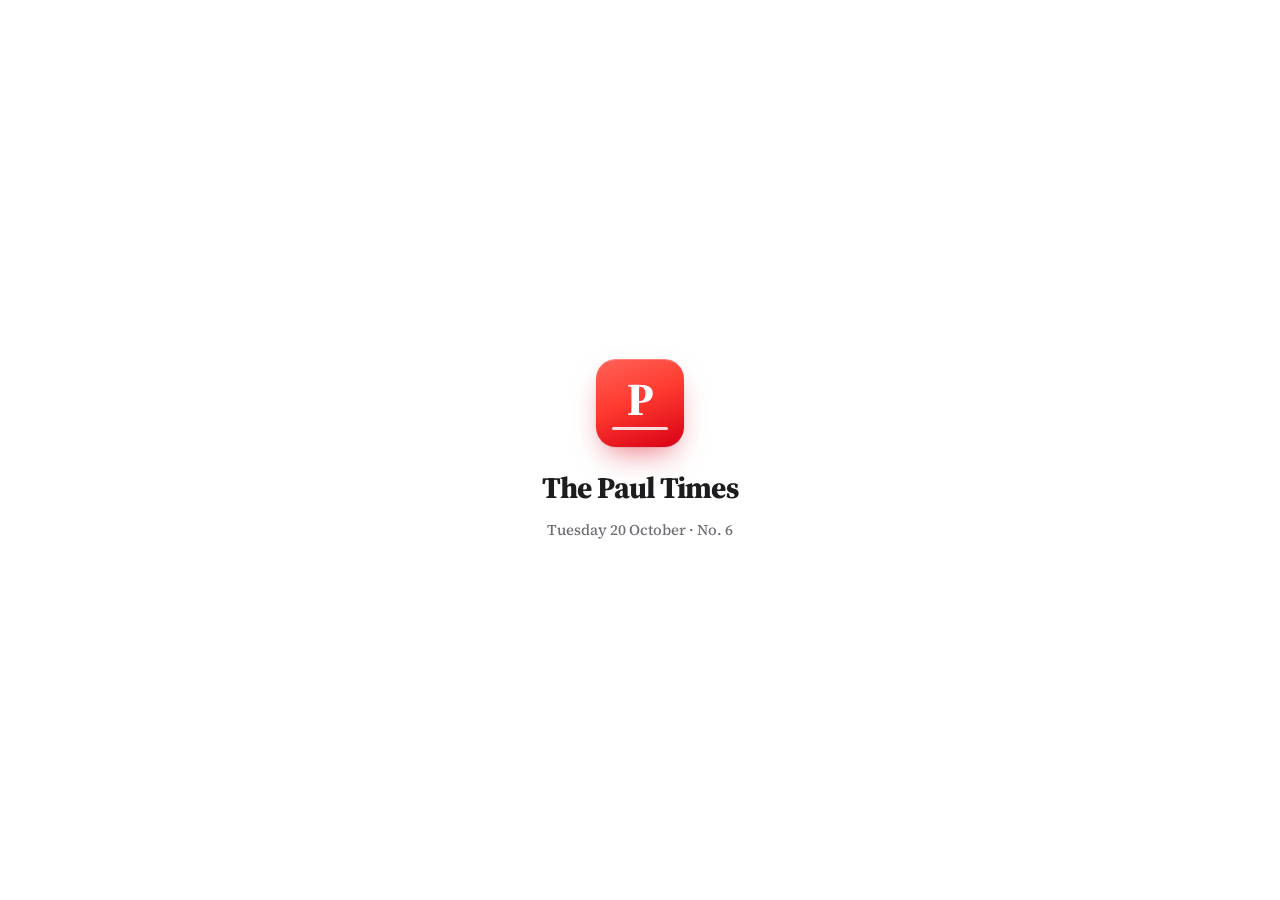
==== commit ec267241: "Redesign v2: an Apple-made newspaper, not a settings app - White paper, New York serif headlines and" ====
--- a/docs/index.html
+++ b/docs/index.html
@@ -11,7 +11,7 @@
 <link rel="apple-touch-icon" href="apple-touch-icon.png?v=3">
 <link rel="manifest" href="manifest.webmanifest">
 <title>The Paul Times</title>
-<link rel="stylesheet" href="app.css?v=1">
+<link rel="stylesheet" href="app.css?v=2">
 <style>
 body.home { overflow: hidden; }
 body.home.scroll { overflow: auto; height: auto; min-height: 100%; }
@@ -54,52 +54,64 @@
 #lock .keys .sp { visibility: hidden; }
 #lock .hide { position: absolute; opacity: 0; pointer-events: none; width: 1px; height: 1px; }
 
-/* library */
-#lib { max-width: 680px; margin: 0 auto; padding: 0 var(--gutr) calc(env(safe-area-inset-bottom, 0px) + 40px) var(--gut); box-sizing: border-box; }
+/* library: a newsstand of front pages */
+#lib { max-width: 720px; margin: 0 auto; padding: 0 var(--gutr) calc(env(safe-area-inset-bottom, 0px) + 40px) var(--gut); box-sizing: border-box; font-family: var(--font); }
 .nav { position: sticky; top: 0; z-index: 5; margin: 0 calc(-1 * var(--gutr)) 0 calc(-1 * var(--gut)); padding: calc(env(safe-area-inset-top, 0px) + 8px) var(--gutr) 8px var(--gut);
   display: flex; align-items: center; justify-content: space-between; min-height: 28px; background: transparent; transition: background .25s, border-color .25s; border-bottom: .5px solid transparent; }
 .nav.solid { background: var(--bar); -webkit-backdrop-filter: saturate(1.8) blur(20px); backdrop-filter: saturate(1.8) blur(20px); border-bottom-color: var(--sep); }
-.nav .st { position: absolute; left: 0; right: 0; text-align: center; font-weight: 600; font-size: 17px; opacity: 0; transition: opacity .2s; pointer-events: none; padding-top: inherit; top: 0; line-height: 44px; height: 44px; margin-top: env(safe-area-inset-top, 0px); }
+.nav .st { position: absolute; left: 0; right: 0; text-align: center; font-family: var(--font-s); font-weight: 800; font-size: 17px; opacity: 0; transition: opacity .2s; pointer-events: none; top: 0; line-height: 44px; height: 44px; margin-top: env(safe-area-inset-top, 0px); }
 .nav.solid .st { opacity: 1; }
-.nav a, .nav button { font: inherit; font-size: 17px; color: var(--red); text-decoration: none; background: none; border: 0; padding: 8px 0; position: relative; z-index: 1; display: inline-flex; align-items: center; gap: 4px; cursor: pointer; }
+.nav a, .nav button { font: inherit; font-size: 17px; color: var(--accent); text-decoration: none; background: none; border: 0; padding: 8px 0; position: relative; z-index: 1; display: inline-flex; align-items: center; gap: 4px; cursor: pointer; }
 .nav a svg { width: 20px; height: 20px; }
-.lt { font-size: 34px; font-weight: 800; letter-spacing: -.03em; margin: 4px 0 2px; }
-.ltsub { color: var(--ink2); font-size: 15px; margin-bottom: 14px; }
-.search { display: flex; align-items: center; gap: 6px; background: var(--fill); border-radius: 11px; padding: 0 10px; height: 38px; margin-bottom: 18px; }
+.lt { font-family: var(--font-s); font-size: 40px; font-weight: 800; letter-spacing: -.02em; margin: 6px 0 0; border-bottom: 2px solid var(--rule); padding-bottom: 8px; }
+.ltsub { font-family: var(--font-s); font-style: italic; color: var(--ink2); font-size: 16px; margin: 6px 0 16px; }
+.search { display: flex; align-items: center; gap: 6px; background: var(--fill); border-radius: 11px; padding: 0 10px; height: 38px; margin-bottom: 24px; }
 .search svg { width: 17px; height: 17px; color: var(--ink2); flex: none; }
 .search input { flex: 1; min-width: 0; border: 0; background: transparent; font: inherit; font-size: 17px; color: var(--ink); outline: none; }
 .search input::-webkit-search-cancel-button, .search input::-webkit-search-decoration { -webkit-appearance: none; display: none; }
 .search input::placeholder { color: var(--ink2); }
-.search .clr { display: none; width: 18px; height: 18px; border-radius: 50%; border: 0; background: var(--ink3); color: var(--bg2); font-size: 12px; line-height: 18px; padding: 0; cursor: pointer; }
+.search .clr { display: none; width: 18px; height: 18px; border-radius: 50%; border: 0; background: var(--ink3); color: var(--bg); font-size: 11px; line-height: 18px; padding: 0; cursor: pointer; }
 .search.has .clr { display: block; }
-.feat { display: block; background: var(--bg2); border-radius: 24px; overflow: hidden; box-shadow: var(--shadow); cursor: pointer; transition: transform .35s var(--spring); margin-bottom: 26px; color: inherit; text-decoration: none; }
-.feat:active, .row:active { transform: scale(.985); }
-.feat .img { aspect-ratio: 16 / 10; background: linear-gradient(160deg, var(--a-front), #7a0010); position: relative; overflow: hidden; }
-.feat .img img { position: absolute; inset: 0; width: 100%; height: 100%; object-fit: cover; display: block; animation: fadein .7s var(--ease) both; }
-.feat .img .badge { position: absolute; left: 14px; top: 14px; background: rgba(0,0,0,.42); -webkit-backdrop-filter: blur(12px); backdrop-filter: blur(12px); color: #fff; font-size: 12px; font-weight: 600; padding: 5px 10px; border-radius: 999px; letter-spacing: .01em; }
-.feat .tx { padding: 16px 18px 18px; }
-.feat .k { color: var(--red); font-size: 13px; font-weight: 600; }
-.feat h2 { font-size: 26px; font-weight: 800; letter-spacing: -.03em; line-height: 1.1; margin: 4px 0 8px; }
-.feat p { color: var(--ink2); font-size: 15.5px; line-height: 1.42; }
-.feat .go { display: flex; gap: 10px; margin-top: 14px; }
-.btn { font: inherit; font-size: 15px; font-weight: 600; border: 0; border-radius: 999px; padding: 10px 18px; cursor: pointer; text-decoration: none; display: inline-flex; align-items: center; gap: 6px; }
-.btn.fill { background: var(--red); color: #fff; }
-.btn.tint { background: color-mix(in srgb, var(--red) 13%, transparent); color: var(--red); }
-.gh { font-size: 22px; font-weight: 700; letter-spacing: -.024em; margin: 0 0 10px 2px; }
-.group { background: var(--bg2); border-radius: 18px; overflow: hidden; box-shadow: var(--shadow); margin-bottom: 26px; }
-.row { display: flex; align-items: center; gap: 14px; padding: 12px 14px 12px 12px; position: relative; cursor: pointer; transition: transform .35s var(--spring), background .2s; color: inherit; text-decoration: none; }
-.row:active { background: var(--fill); }
-.row + .row::before { content: ""; position: absolute; top: 0; right: 0; left: 88px; border-top: .5px solid var(--sep); }
-.row .th { width: 62px; height: 62px; border-radius: 13px; flex: none; overflow: hidden; background: linear-gradient(160deg, var(--a-front), color-mix(in srgb, var(--a-front) 50%, #000));
-  color: #fff; display: flex; align-items: center; justify-content: center; font-family: var(--font-r); font-weight: 700; font-size: 22px; }
-.row .th img { width: 100%; height: 100%; object-fit: cover; display: block; animation: fadein .6s var(--ease) both; }
-.row .tx { flex: 1; min-width: 0; }
-.row .m { font-size: 13px; color: var(--ink2); font-weight: 500; display: flex; gap: 6px; align-items: center; }
-.row .m .ed { color: #fff; background: var(--a-week); font-size: 10.5px; font-weight: 700; padding: 2px 6px; border-radius: 5px; letter-spacing: .03em; text-transform: uppercase; }
-.row .h { font-size: 16.5px; font-weight: 600; letter-spacing: -.018em; line-height: 1.25; margin-top: 2px; display: -webkit-box; -webkit-line-clamp: 2; -webkit-box-orient: vertical; overflow: hidden; }
-.row .ch { color: var(--ink3); font-size: 22px; font-weight: 400; }
-.res .h mark { background: color-mix(in srgb, var(--red) 22%, transparent); color: inherit; border-radius: 3px; padding: 0 1px; }
-.res .th { font-size: 13px; }
+.eyebrow { font-size: 12px; font-weight: 700; letter-spacing: .05em; text-transform: uppercase; color: var(--accent); margin: 0 0 10px; }
+
+/* today's paper: a miniature front page */
+.cover { display: block; color: inherit; text-decoration: none; background: var(--bg); cursor: pointer; transition: transform .35s var(--spring), box-shadow .35s; }
+.cover:active { transform: scale(.985); }
+.feat { border-radius: 6px; box-shadow: 0 0 0 .5px var(--sep), 0 18px 40px -22px rgba(0,0,0,.45); padding: 16px 16px 18px; margin-bottom: 30px; }
+.cover .mh { text-align: center; }
+.cover .dl { display: flex; justify-content: space-between; font-size: 10px; font-weight: 600; letter-spacing: .07em; text-transform: uppercase; color: var(--ink2); border-bottom: .5px solid var(--sep); padding-bottom: 6px; margin-bottom: 8px; }
+.cover .np { font-family: var(--font-s); font-weight: 900; font-size: 38px; line-height: 1; letter-spacing: -.025em; }
+.cover .rl { border-top: 2px solid var(--rule); margin: 10px 0 12px; }
+.cover .img { aspect-ratio: 16 / 10; background: var(--fill2); overflow: hidden; margin: 0 -16px 12px; position: relative; }
+.cover .img img { position: absolute; inset: 0; width: 100%; height: 100%; object-fit: cover; display: block; animation: fadein .7s var(--ease) both; }
+.cover .k { font-size: 11.5px; font-weight: 700; letter-spacing: .05em; text-transform: uppercase; color: var(--accent); }
+.cover h2 { font-family: var(--font-s); font-size: 27px; font-weight: 800; letter-spacing: -.02em; line-height: 1.08; margin: 5px 0 8px; }
+.cover p.dk { font-family: var(--font-s); color: var(--ink2); font-size: 16px; line-height: 1.45; }
+.cover .go { display: flex; gap: 10px; margin-top: 16px; }
+.btn { font: 600 15px var(--font); border: 0; border-radius: 999px; padding: 10px 18px; cursor: pointer; text-decoration: none; display: inline-flex; align-items: center; gap: 6px; }
+.btn.fill { background: var(--ink); color: var(--bg); }
+.btn.tint { background: var(--fill); color: var(--ink); }
+.gh { font-family: var(--font-s); font-size: 24px; font-weight: 800; letter-spacing: -.015em; margin: 0 0 14px; border-bottom: 2px solid var(--rule); padding-bottom: 6px; }
+.stand { display: grid; grid-template-columns: repeat(2, 1fr); gap: 22px 14px; margin-bottom: 32px; }
+@media (min-width: 640px) { .stand { grid-template-columns: repeat(3, 1fr); } }
+.mini { border-radius: 4px; box-shadow: 0 0 0 .5px var(--sep), 0 12px 26px -18px rgba(0,0,0,.5); padding: 9px 9px 11px; display: flex; flex-direction: column; }
+.mini .dl { font-size: 7.5px; padding-bottom: 4px; margin-bottom: 5px; }
+.mini .np { font-size: 17px; }
+.mini .rl { border-top-width: 1.5px; margin: 6px 0 7px; }
+.mini .img { aspect-ratio: 4 / 3; margin: 0 -9px 8px; }
+.mini h2 { font-size: 14.5px; line-height: 1.16; margin: 2px 0 0; display: -webkit-box; -webkit-line-clamp: 4; -webkit-box-orient: vertical; overflow: hidden; }
+.mini .k { font-size: 9px; }
+.minicap { font-size: 12.5px; color: var(--ink2); margin-top: 8px; display: flex; justify-content: space-between; align-items: center; gap: 6px; }
+.minicap b { color: var(--ink); font-weight: 600; }
+.minicap .ed { color: var(--accent); font-size: 10.5px; font-weight: 700; letter-spacing: .04em; text-transform: uppercase; }
+.minicap button { font: inherit; font-size: 13px; color: var(--accent); background: none; border: 0; padding: 2px 0; cursor: pointer; font-weight: 600; }
+.res { border-top: 2px solid var(--rule); }
+.hit { display: block; padding: 13px 0; border-bottom: .5px solid var(--sep); color: inherit; text-decoration: none; }
+.hit .m { font-size: 11.5px; font-weight: 700; letter-spacing: .05em; text-transform: uppercase; color: var(--accent); }
+.hit .m span { color: var(--ink2); font-weight: 600; }
+.hit .h { font-family: var(--font-s); font-size: 19px; font-weight: 700; line-height: 1.22; margin-top: 3px; }
+.hit .h mark { background: color-mix(in srgb, var(--accent) 20%, transparent); color: inherit; border-radius: 3px; padding: 0 1px; }
+.hit:active .h { color: var(--accent); }
 .empty { text-align: center; color: var(--ink2); padding: 40px 10px; font-size: 15px; }
 .foot { text-align: center; color: var(--ink3); font-size: 12.5px; margin-top: 8px; }
 @keyframes fadein { from { opacity: 0; } }
@@ -116,36 +128,37 @@
 #sheet .gr::before { content: ""; position: absolute; top: 6px; left: 50%; width: 36px; height: 5px; margin-left: -18px; border-radius: 3px; background: var(--ink3); }
 #sheet .x { width: 30px; height: 30px; border-radius: 50%; border: 0; background: var(--fill); color: var(--ink2); font-size: 18px; cursor: pointer; display: inline-flex; align-items: center; justify-content: center; }
 #sheet .in { padding: 16px var(--gutr) 0 var(--gut); }
-#sheet .hero { aspect-ratio: 16 / 10; border-radius: 18px; overflow: hidden; background: var(--fill2); margin-bottom: 14px; box-shadow: var(--shadow2); }
+#sheet .hero { aspect-ratio: 16 / 10; overflow: hidden; background: var(--fill2); margin: -16px calc(-1 * var(--gutr)) 16px calc(-1 * var(--gut)); }
 #sheet .hero img { width: 100%; height: 100%; object-fit: cover; display: block; }
-#sheet .k { color: var(--red); font-size: 13px; font-weight: 600; }
-#sheet h2 { font-size: 28px; font-weight: 800; letter-spacing: -.03em; line-height: 1.1; margin: 4px 0 8px; }
-#sheet .dek { color: var(--ink2); font-size: 16px; line-height: 1.42; }
+#sheet .k { font-family: var(--font); color: var(--accent); font-size: 11.5px; font-weight: 700; letter-spacing: .05em; text-transform: uppercase; }
+#sheet h2 { font-family: var(--font-s); font-size: 30px; font-weight: 800; letter-spacing: -.02em; line-height: 1.08; margin: 4px 0 8px; }
+#sheet .dek { font-family: var(--font-s); color: var(--ink2); font-size: 17px; line-height: 1.45; }
 #sheet .go { margin: 16px 0 24px; }
 #sheet .go .btn { width: 100%; justify-content: center; padding: 14px; font-size: 17px; border-radius: 14px; box-sizing: border-box; }
-#sheet h3 { font-size: 22px; font-weight: 700; letter-spacing: -.024em; margin: 0 0 10px 2px; }
-#sheet .card { background: var(--bg2); border-radius: 18px; padding: 14px 16px; margin-bottom: 24px; box-shadow: var(--shadow); }
-#sheet .five p { position: relative; padding-left: 34px; font-size: 15.5px; line-height: 1.38; min-height: 24px; }
-#sheet .five p + p { margin-top: 10px; }
-#sheet .five b { position: absolute; left: 0; top: -1px; width: 24px; height: 24px; border-radius: 50%; background: var(--red); color: #fff; font-family: var(--font-r); font-size: 13px; display: flex; align-items: center; justify-content: center; }
+#sheet .gr span { font-family: var(--font-s); font-weight: 800; }
+#sheet h3 { font-family: var(--font); font-size: 12px; font-weight: 700; letter-spacing: .05em; text-transform: uppercase; color: var(--accent); margin: 0 0 8px; }
+#sheet .card { background: var(--bg2); border-radius: 16px; padding: 14px 16px; margin-bottom: 26px; }
+#sheet .five { background: none; padding: 0; border-top: 2px solid var(--rule); border-radius: 0; }
+#sheet .five p { position: relative; padding: 10px 0 10px 32px; font-family: var(--font-s); font-size: 16.5px; line-height: 1.38; border-bottom: .5px solid var(--sep); }
+
+#sheet .five b { position: absolute; left: 0; top: 8px; font-family: var(--font-s); font-size: 22px; font-weight: 800; color: var(--accent); line-height: 1; }
 #sheet .nod { display: block; }
-#sheet .nod .lb { display: block; color: var(--red); font-size: 13px; font-weight: 600; margin-bottom: 6px; }
-#sheet .nod .big { display: block; font-family: var(--font-r); font-weight: 700; font-size: 52px; color: var(--red); letter-spacing: -.03em; line-height: 1; margin-bottom: 8px; }
+#sheet .nod .lb { display: block; color: var(--accent); letter-spacing: .05em; text-transform: uppercase; font-size: 12px !important; font-weight: 700 !important; font-size: 13px; font-weight: 600; margin-bottom: 6px; }
+#sheet .nod .big { display: block; font-family: var(--font-d); font-weight: 700; font-size: 56px; color: var(--ink); letter-spacing: -.03em; line-height: 1; margin-bottom: 8px; }
 #sheet .nod p { font-size: 14.5px; color: var(--ink2); line-height: 1.38; }
-.secs { background: var(--bg2); border-radius: 18px; overflow: hidden; box-shadow: var(--shadow); margin-bottom: 18px; }
-.sec { position: relative; }
-.sec + .sec::before { content: ""; position: absolute; top: 0; right: 0; left: 58px; border-top: .5px solid var(--sep); }
-.sec > button { all: unset; box-sizing: border-box; width: 100%; display: flex; align-items: center; gap: 12px; padding: 0 16px; min-height: 50px; cursor: pointer; }
-.sec > button:active, .sec li:active { background: var(--fill); }
-.sec .ic { width: 30px; height: 30px; border-radius: 8px; color: #fff; display: inline-flex; align-items: center; justify-content: center; font-family: var(--font-r); font-size: 14px; font-weight: 700; flex: none; }
-.sec .tt { flex: 1; font-size: 17px; }
-.sec .ct { color: var(--ink2); font-size: 15px; }
+.secs { border-top: 2px solid var(--rule); margin-bottom: 18px; }
+.sec { border-bottom: .5px solid var(--sep); }
+.sec > button { all: unset; box-sizing: border-box; width: 100%; display: flex; align-items: baseline; gap: 14px; padding: 12px 0; cursor: pointer; }
+.sec .ic { font-family: var(--font-s); font-weight: 800; font-size: 20px; min-width: 26px; }
+.sec .tt { flex: 1; font-family: var(--font-s); font-size: 21px; font-weight: 700; letter-spacing: -.012em; }
+.sec .ct { color: var(--ink2); font-size: 14px; }
 .sec .ch { color: var(--ink3); font-size: 18px; transition: transform .3s var(--ease); display: inline-block; }
 .sec.open .ch { transform: rotate(90deg); }
-.sec ul { list-style: none; margin: 0; padding: 0 0 6px 58px; display: none; }
+.sec ul { list-style: none; margin: 0; padding: 0 0 8px 40px; display: none; }
 .sec.open ul { display: block; }
-.sec li { padding: 9px 16px 9px 0; font-size: 15px; line-height: 1.32; border-top: .5px solid var(--sep2); cursor: pointer; display: flex; justify-content: space-between; gap: 10px; }
-.sec li::after { content: "›"; color: var(--ink3); }
+.sec li { padding: 8px 0; font-family: var(--font-s); font-size: 16px; line-height: 1.32; border-top: .5px solid var(--sep2); cursor: pointer; display: flex; justify-content: space-between; gap: 10px; }
+.sec li::after { content: "›"; color: var(--ink3); font-family: var(--font); }
+.sec li:active { color: var(--accent); }
 @media (min-width: 700px) { .feat .img { aspect-ratio: 2 / 1; } }
 </style></head>
 <body class="home">
@@ -207,7 +220,7 @@
     // Every issue gets the current design layer and the tap-for-more sheet, even ones built before they existed.
     const inject = (h, tag, where) => (new RegExp('</' + where + '>', 'i')).test(h) ? h.replace(new RegExp('</' + where + '>(?![\\s\\S]*</' + where + '>)', 'i'), tag + '</' + where + '>') : h + tag;
     if (!html.includes('screen-overlay.js')) html = inject(html, '<script src="screen-overlay.js?v=4"><\/script>', 'body');
-    if (!html.includes('app.css')) { html = inject(html, '<link rel="stylesheet" href="app.css?v=1">', 'head'); html = inject(html, '<script src="app.js?v=1"><\/script>', 'body'); }
+    if (!html.includes('app.css')) { html = inject(html, '<link rel="stylesheet" href="app.css?v=2">', 'head'); html = inject(html, '<script src="app.js?v=2"><\/script>', 'body'); }
     html = inject(html, '<style>@keyframes tpt-in{from{opacity:0;transform:scale(.985)}}body{animation:tpt-in .55s cubic-bezier(.22,1,.36,1) both}</style>', 'head');
     splashReady().then(() => { const s = $('splash'); if (s) s.classList.add('out'); setTimeout(() => { document.open(); document.write(html); document.close(); }, s ? 280 : 0); });
   }
@@ -284,32 +297,37 @@
     if (qs.get('i')) { const it = list.find(x => x.id === qs.get('i')); if (it) openSheet(it); }
   }
   const url = (i, s) => './?d=' + encodeURIComponent(i.id) + (s ? '&s=' + encodeURIComponent(s) : '');
+  const coverHtml = (i, idx, big) => {
+    const t = i.toc || {}, no = i.no || t.no;
+    const d1 = fmt(i, { weekday: big ? 'long' : 'short', day: 'numeric', month: big ? 'long' : 'short' });
+    return `<div class="mh"><div class="dl"><span>${esc(edLabel(i) || L('Daily', 'Quotidien'))}${no ? ' · No. ' + esc(no) : ''}</span><span>${esc(d1)}</span></div>
+      <div class="np">The Paul Times</div><div class="rl"></div></div>
+      ${t.photo ? `<div class="img" data-ph="${idx}"></div>` : ''}
+      ${t.kicker ? `<div class="k">${esc(t.kicker.replace(/^Breaking\s*·\s*/i, ''))}</div>` : ''}<h2>${esc(head(i))}</h2>`;
+  };
   function rowHtml(i, idx) {
     const t = i.toc || {}, e = edLabel(i);
-    return `<a class="row" href="${url(i)}" data-i="${idx}"><div class="th" data-ph="${idx}">${esc(i.no || t.no || '')}</div><div class="tx">
-      <div class="m">${esc(fmt(i, { weekday: 'long', day: 'numeric', month: 'short' }))}${(i.no || t.no) ? ' · No. ' + esc(i.no || t.no) : ''}${e ? ` <span class="ed">${esc(e)}</span>` : ''}</div>
-      <div class="h">${esc(head(i))}</div></div><span class="ch">›</span></a>`;
+    return `<div><a class="cover mini row" href="${url(i)}" data-i="${idx}">${coverHtml(i, idx, false)}</a>
+      <div class="minicap"><span><b>${esc(fmt(i, { weekday: 'short', day: 'numeric', month: 'short' }))}</b>${e ? ` <span class="ed">${esc(e)}</span>` : ''}</span><button data-sheet="${idx}">${L('Contents', 'Sommaire')}</button></div></div>`;
   }
   function render(q) {
     const v = $('libv');
     if (!list.length) { v.innerHTML = `<p class="empty">${L('No issues yet. The first one arrives at 07:00.', 'Pas encore de numéro. Le premier arrive à 7 h.')}</p>`; return; }
     if (q) return renderSearch(q);
     const [top, ...rest] = list, t = top.toc || {};
-    let h = `<a class="feat" href="${url(top)}" data-i="0"><div class="img" data-ph="f"><span class="badge">${esc(L('Latest', 'Dernier numéro'))}${(top.no || t.no) ? ' · No. ' + esc(top.no || t.no) : ''}</span></div><div class="tx">
-      <div class="k">${esc(fmt(top, { weekday: 'long', day: 'numeric', month: 'long' }))}${t.kicker ? ' · ' + esc(t.kicker.replace(/^Breaking\s*·\s*/i, '')) : ''}</div>
-      <h2>${esc(head(top))}</h2>${t.dek ? `<p>${esc(t.dek)}</p>` : ''}
-      <div class="go"><span class="btn fill">${L('Read', 'Lire')}</span><button class="btn tint" data-sheet="0">${L('In this issue', 'Au sommaire')}</button></div></div></a>`;
+    let h = `<p class="eyebrow">${L("Today's paper", 'Le journal du jour')}</p><a class="cover feat" href="${url(top)}" data-i="0">${coverHtml(top, 0, true)}
+      ${t.dek ? `<p class="dk">${esc(t.dek)}</p>` : ''}
+      <div class="go"><span class="btn fill">${L('Read', 'Lire')}</span><button class="btn tint" data-sheet="0">${L('In this issue', 'Au sommaire')}</button></div></a>`;
     const groups = {};
     rest.forEach((i, k) => { const g = new Date(i.date + 'T12:00').toLocaleDateString(loc, { month: 'long', year: 'numeric' }); (groups[g] = groups[g] || []).push([i, k + 1]); });
-    for (const g in groups) h += `<h2 class="gh">${esc(g.charAt(0).toUpperCase() + g.slice(1))}</h2><div class="group">${groups[g].map(([i, k]) => rowHtml(i, k)).join('')}</div>`;
-    h += `<p class="foot">${L('Tap and hold an issue, or tap ›, to see everything inside.', 'Touche › pour voir tout le sommaire.')}</p>`;
+    for (const g in groups) h += `<h2 class="gh">${esc(g.charAt(0).toUpperCase() + g.slice(1))}</h2><div class="stand">${groups[g].map(([i, k]) => rowHtml(i, k)).join('')}</div>`;
+    h += `<p class="foot">${L('Tap a front page to read it, or Contents to see every headline inside.', 'Touche une une pour la lire, ou Sommaire pour voir tous les titres.')}</p>`;
     v.innerHTML = h;
-    v.querySelectorAll('[data-ph]').forEach(b => { const k = b.dataset.ph === 'f' ? 0 : +b.dataset.ph; const t2 = list[k].toc; if (t2 && t2.photo) photoUrl(t2.photo).then(u => putImg(b, u)); });
+    v.querySelectorAll('[data-ph]').forEach(b => { const k = +b.dataset.ph; const t2 = list[k].toc; if (t2 && t2.photo) photoUrl(t2.photo).then(u => putImg(b, u)); });
     bindRows(v);
   }
   function bindRows(v) {
     v.querySelectorAll('[data-sheet]').forEach(b => b.onclick = e => { e.preventDefault(); e.stopPropagation(); openSheet(list[+b.dataset.sheet]); });
-    v.querySelectorAll('.row .ch').forEach(c => c.onclick = e => { e.preventDefault(); e.stopPropagation(); openSheet(list[+c.closest('.row').dataset.i]); });
     v.querySelectorAll('.row').forEach(r => { let t = 0; r.addEventListener('touchstart', () => { t = setTimeout(() => { t = -1; openSheet(list[+r.dataset.i]); }, 450); }, { passive: true });
       r.addEventListener('touchend', e => { if (t === -1) e.preventDefault(); clearTimeout(t); }); r.addEventListener('touchmove', () => clearTimeout(t), { passive: true }); r.addEventListener('contextmenu', e => e.preventDefault()); });
   }
@@ -323,14 +341,13 @@
       (t.sections || []).forEach(sec => sec.heads.forEach(h => { if (match(h)) hits.push({ i, k, s: sec.key, title: sec.title, acc: sec.accent, h }); }));
     });
     if (!hits.length) { v.innerHTML = `<p class="empty">${L('No headline matches', 'Aucun titre ne correspond à')} “${esc(q)}”.</p>`; return; }
-    v.innerHTML = `<h2 class="gh">${hits.length} ${hits.length === 1 ? L('result', 'résultat') : L('results', 'résultats')}</h2><div class="group res">` + hits.slice(0, 120).map(x =>
-      `<a class="row" href="${url(x.i, x.s === 'front' ? '' : x.s)}"><div class="th" style="background:var(${esc(x.acc || ACC[x.s] || '--a-front')})">${esc(x.i.no || (x.i.toc && x.i.toc.no) || '')}</div><div class="tx">
-      <div class="m">${esc(x.title)} · ${esc(fmt(x.i))}</div><div class="h">${mark(x.h)}</div></div><span class="ch" style="pointer-events:none">›</span></a>`).join('') + '</div>';
+    v.innerHTML = `<h2 class="gh">${hits.length} ${hits.length === 1 ? L('result', 'résultat') : L('results', 'résultats')}</h2><div class="res">` + hits.slice(0, 120).map(x =>
+      `<a class="hit" href="${url(x.i, x.s === 'front' ? '' : x.s)}" style="--accent:var(${esc(x.acc || ACC[x.s] || '--a-front')})"><div class="m">${esc(x.title)} <span>· ${esc(fmt(x.i))}${(x.i.no || (x.i.toc && x.i.toc.no)) ? ' · No. ' + esc(x.i.no || x.i.toc.no) : ''}</span></div><div class="h">${mark(x.h)}</div></a>`).join('') + '</div>';
   }
   function openSheet(i) {
     if (!i) return;
     const t = i.toc || {}, el = document.createElement('div'); el.id = 'sheet';
-    const secs = (t.sections || []).map((s, k) => `<div class="sec"><button data-k="${k}"><span class="ic" style="background:var(${esc(s.accent || ACC[s.key] || '--a-back')})">${k + 2}</span><span class="tt">${esc(s.title)}</span><span class="ct">${s.heads.length || ''}</span><span class="ch">›</span></button>
+    const secs = (t.sections || []).map((s, k) => `<div class="sec"><button data-k="${k}"><span class="ic" style="color:var(${esc(s.accent || ACC[s.key] || '--a-back')})">${k + 2}</span><span class="tt">${esc(s.title)}</span><span class="ct">${s.heads.length || ''}</span><span class="ch">›</span></button>
       <ul>${s.heads.map(h => `<li data-s="${esc(s.key)}">${esc(h)}</li>`).join('')}</ul></div>`).join('');
     el.innerHTML = `<div class="sh" role="dialog" aria-modal="true"><div class="gr"><span>${esc(fmt(i, { weekday: 'long', day: 'numeric', month: 'long' }))}</span><button class="x" aria-label="${L('Close', 'Fermer')}">✕</button></div><div class="in">
       ${t.photo ? '<div class="hero" id="shero"></div>' : ''}
--- a/docs/app.css
+++ b/docs/app.css
@@ -1,75 +1,73 @@
-/* The Paul Times · design system (v1, Oct 2026)
-   One shared stylesheet for every issue and for the lock screen / library (index.html).
-   iOS look: SF Pro type, system colours, grouped backgrounds, rounded cards, frosted bars, sheets. */
+/* The Paul Times · design system v2 (20 Oct 2026)
+   An Apple-made newspaper: white paper, New York serif headlines, SF for labels and controls,
+   hairline rules between stories, full-bleed photography, section colour used sparingly.
+   One shared stylesheet for every issue and for the lock screen / Library (index.html). */
+
+@font-face { font-family: "TPT Serif"; src: url("fonts/SourceSerif.ttf") format("truetype"); font-weight: 200 900; font-display: swap; }
 
 /* ---------------------------------------------------------------- tokens */
 :root {
   --font: -apple-system, BlinkMacSystemFont, "SF Pro Text", "SF Pro", "Inter", "Helvetica Neue", system-ui, sans-serif;
   --font-d: -apple-system, BlinkMacSystemFont, "SF Pro Display", "SF Pro", "Inter Display", "Inter", "Helvetica Neue", system-ui, sans-serif;
   --font-r: ui-rounded, "SF Pro Rounded", -apple-system, BlinkMacSystemFont, "Inter", system-ui, sans-serif;
-  --font-s: ui-serif, "New York", "Iowan Old Style", "Source Serif 4", Georgia, serif;
+  --font-s: ui-serif, "New York", "TPT Serif", "Iowan Old Style", Georgia, serif;
   --font-m: ui-monospace, "SF Mono", Menlo, monospace;
-  /* legacy names used inside issue markup and the overlay */
-  --display: var(--font-d); --body: var(--font);
-
-  --bg: #f2f2f7;            /* systemGroupedBackground */
-  --bg2: #ffffff;           /* secondarySystemGroupedBackground: cards */
-  --bg3: #f2f2f7;           /* tertiary: fills inside cards */
+  --display: var(--font-s); --body: var(--font-s);
+
+  --bg: #ffffff;            /* the paper */
+  --bg2: #f5f5f7;           /* panels (feature boxes, widgets) */
+  --bg3: #ebebf0;
   --fill: rgba(120,120,128,.12);
-  --fill2: rgba(120,120,128,.08);
-  --ink: #000000;           /* label */
-  --ink2: rgba(60,60,67,.6);/* secondaryLabel */
-  --ink3: rgba(60,60,67,.3);
-  --sep: rgba(60,60,67,.18);/* separator */
-  --sep2: rgba(60,60,67,.1);
-  --bar: rgba(249,249,249,.84);
-  --shadow: 0 1px 2px rgba(0,0,0,.04), 0 4px 18px -6px rgba(0,0,0,.10);
-  --shadow2: 0 12px 34px -12px rgba(0,0,0,.28);
-  --up: #248a3d; --down: #d70015;
-  --green: #34c759; --red: #ff3b30;
-  --r1: 12px; --r2: 18px; --r3: 24px;
-  --gut: max(16px, env(safe-area-inset-left, 0px));
-  --gutr: max(16px, env(safe-area-inset-right, 0px));
+  --fill2: rgba(120,120,128,.07);
+  --ink: #1d1d1f;
+  --ink2: #6e6e73;
+  --ink3: #a1a1a6;
+  --sep: rgba(0,0,0,.13);
+  --sep2: rgba(0,0,0,.07);
+  --rule: #1d1d1f;
+  --bar: rgba(255,255,255,.8);
+  --shadow2: 0 14px 34px -16px rgba(0,0,0,.35);
+  --up: #1d8a3a; --down: #d70015; --green: #34c759; --red: #ff3b30;
+  --r1: 10px; --r2: 16px; --r3: 22px;
+  --gut: max(20px, env(safe-area-inset-left, 0px));
+  --gutr: max(20px, env(safe-area-inset-right, 0px));
   --ease: cubic-bezier(.22, 1, .36, 1);
   --spring: cubic-bezier(.34, 1.36, .64, 1);
 
-  /* section tints: iOS system colours */
-  --a-front: #ff3b30; --a-world: #ff3b30; --a-france: #007aff; --a-local: #30b0c7; --a-markets: #34c759;
-  --a-crypto: #ff9500; --a-tech: #5856d6; --a-craft: #ff6b2c; --a-sport: #00a86b; --a-screen: #ff2d55;
-  --a-week: #af52de; --a-back: #8e8e93;
+  --a-front: #e5002b; --a-world: #e5002b; --a-france: #0060df; --a-local: #00869a; --a-markets: #1d8a3a;
+  --a-crypto: #d36b00; --a-tech: #5e5ce6; --a-craft: #e04f12; --a-sport: #00875a; --a-screen: #d6266b;
+  --a-week: #8e44ad; --a-back: #6e6e73;
   --accent: var(--a-front);
-
-  /* old variable names still referenced by issue markup */
-  --muted: var(--ink2); --rule: var(--sep); --card: var(--bg2); --plate: #fff;
+  --muted: var(--ink2); --card: var(--bg2); --plate: #fff;
 }
 @media (prefers-color-scheme: dark) { :root:not([data-theme="light"]) {
-  --bg: #000000; --bg2: #1c1c1e; --bg3: #2c2c2e; --fill: rgba(118,118,128,.24); --fill2: rgba(118,118,128,.16);
-  --ink: #ffffff; --ink2: rgba(235,235,245,.6); --ink3: rgba(235,235,245,.3); --sep: rgba(84,84,88,.6); --sep2: rgba(84,84,88,.35);
-  --bar: rgba(28,28,30,.86); --shadow: none; --shadow2: 0 14px 40px -12px rgba(0,0,0,.8);
+  --bg: #000000; --bg2: #1c1c1e; --bg3: #2c2c2e; --fill: rgba(118,118,128,.24); --fill2: rgba(118,118,128,.14);
+  --ink: #f5f5f7; --ink2: #a1a1a6; --ink3: #6e6e73; --sep: rgba(255,255,255,.16); --sep2: rgba(255,255,255,.08); --rule: #f5f5f7;
+  --bar: rgba(10,10,10,.78); --shadow2: 0 14px 40px -12px rgba(0,0,0,.9);
   --up: #30d158; --down: #ff6961; --green: #30d158; --red: #ff453a;
-  --a-front: #ff453a; --a-world: #ff453a; --a-france: #0a84ff; --a-local: #40c8e0; --a-markets: #30d158; --a-crypto: #ff9f0a;
-  --a-tech: #7d7aff; --a-craft: #ff7a45; --a-sport: #31d68f; --a-screen: #ff375f; --a-week: #bf5af2; --a-back: #98989d;
-  --plate: #f2f2f7; color-scheme: dark; } }
+  --a-front: #ff453a; --a-world: #ff453a; --a-france: #409cff; --a-local: #40c8e0; --a-markets: #30d158; --a-crypto: #ff9f0a;
+  --a-tech: #8e8cff; --a-craft: #ff7a45; --a-sport: #31d68f; --a-screen: #ff4f86; --a-week: #c77dff; --a-back: #a1a1a6;
+  --plate: #f5f5f7; color-scheme: dark; } }
 :root[data-theme="dark"] {
-  --bg: #000000; --bg2: #1c1c1e; --bg3: #2c2c2e; --fill: rgba(118,118,128,.24); --fill2: rgba(118,118,128,.16);
-  --ink: #ffffff; --ink2: rgba(235,235,245,.6); --ink3: rgba(235,235,245,.3); --sep: rgba(84,84,88,.6); --sep2: rgba(84,84,88,.35);
-  --bar: rgba(28,28,30,.86); --shadow: none; --shadow2: 0 14px 40px -12px rgba(0,0,0,.8);
+  --bg: #000000; --bg2: #1c1c1e; --bg3: #2c2c2e; --fill: rgba(118,118,128,.24); --fill2: rgba(118,118,128,.14);
+  --ink: #f5f5f7; --ink2: #a1a1a6; --ink3: #6e6e73; --sep: rgba(255,255,255,.16); --sep2: rgba(255,255,255,.08); --rule: #f5f5f7;
+  --bar: rgba(10,10,10,.78); --shadow2: 0 14px 40px -12px rgba(0,0,0,.9);
   --up: #30d158; --down: #ff6961; --green: #30d158; --red: #ff453a;
-  --a-front: #ff453a; --a-world: #ff453a; --a-france: #0a84ff; --a-local: #40c8e0; --a-markets: #30d158; --a-crypto: #ff9f0a;
-  --a-tech: #7d7aff; --a-craft: #ff7a45; --a-sport: #31d68f; --a-screen: #ff375f; --a-week: #bf5af2; --a-back: #98989d;
-  --plate: #f2f2f7; color-scheme: dark; }
+  --a-front: #ff453a; --a-world: #ff453a; --a-france: #409cff; --a-local: #40c8e0; --a-markets: #30d158; --a-crypto: #ff9f0a;
+  --a-tech: #8e8cff; --a-craft: #ff7a45; --a-sport: #31d68f; --a-screen: #ff4f86; --a-week: #c77dff; --a-back: #a1a1a6;
+  --plate: #f5f5f7; color-scheme: dark; }
 
 /* ---------------------------------------------------------------- base */
 html, body { height: 100%; }
-html { -webkit-font-smoothing: antialiased; -moz-osx-font-smoothing: grayscale; text-rendering: optimizeLegibility; }
+html { -webkit-font-smoothing: antialiased; -moz-osx-font-smoothing: grayscale; text-rendering: optimizeLegibility; font-kerning: normal; }
 html, body, button, input, a, #reader, #bar, #pf { touch-action: manipulation; }
-body { margin: 0; background: var(--bg); color: var(--ink); font-family: var(--font); font-size: 17px; line-height: 1.47; letter-spacing: -.012em;
+body { margin: 0; background: var(--bg); color: var(--ink); font-family: var(--font-s); font-size: 18px; line-height: 1.55;
   overflow: hidden; -webkit-text-size-adjust: 100%; -webkit-tap-highlight-color: transparent; }
 #src { display: none; }
-button { font-family: inherit; }
+button { font-family: var(--font); }
 a { color: var(--accent); }
-p { margin: 0; text-wrap: pretty; }
-h1, h2, h3, h4, h5 { margin: 0; font-family: var(--font-d); font-weight: 700; text-wrap: balance; line-height: 1.15; letter-spacing: -.022em; }
+p { margin: 0; text-wrap: pretty; hyphens: auto; }
+h1, h2, h3, h4, h5 { margin: 0; font-family: var(--font-s); font-weight: 700; text-wrap: balance; line-height: 1.14; letter-spacing: -.012em; }
 figure { margin: 0; }
 code { font-family: var(--font-m); font-size: 12.5px; background: var(--fill2); padding: 1px 5px; border-radius: 6px; overflow-wrap: anywhere; letter-spacing: 0; white-space: pre-wrap; }
 .grid input { font-size: max(16px, 1em); }
@@ -79,235 +77,218 @@
   padding-top: 0; padding-bottom: env(safe-area-inset-bottom, 0px); background: var(--bg); }
 #reader { flex: 1; min-height: 0; display: flex; overflow-x: auto; overflow-y: hidden; scroll-snap-type: x mandatory; overscroll-behavior-x: contain; scrollbar-width: none; }
 #reader::-webkit-scrollbar { display: none; }
-.page { flex: 0 0 100%; width: 100%; height: 100%; scroll-snap-align: start; scroll-snap-stop: always; display: flex; flex-direction: column; box-sizing: border-box; position: relative; }
-
-/* navigation bar: transparent over the large title, frosted with a centred title once the page scrolls (iOS) */
-header.ph { position: absolute; top: 0; left: 0; right: 0; z-index: 3; display: flex; justify-content: space-between; align-items: center; gap: 12px; height: 44px;
-  padding: env(safe-area-inset-top, 0px) var(--gutr) 0 var(--gut); background: transparent; border-bottom: .5px solid transparent;
-  font-size: 13px; letter-spacing: -.005em; text-transform: none; transition: background-color .25s, border-color .25s; }
+.page { flex: 0 0 100%; width: 100%; height: 100%; scroll-snap-align: start; scroll-snap-stop: always; display: flex; flex-direction: column; box-sizing: border-box; position: relative; background: var(--bg); }
+
+/* navigation bar: invisible over the section title, frosted with a centred title once the page scrolls */
+header.ph { position: absolute; top: 0; left: 0; right: 0; z-index: 3; display: flex; justify-content: center; align-items: center; height: 44px;
+  padding: env(safe-area-inset-top, 0px) var(--gutr) 0 var(--gut); border-bottom: .5px solid transparent; transition: border-color .25s; font-family: var(--font); }
 header.ph::before { content: ""; position: absolute; inset: 0; z-index: -1; opacity: 0; transition: opacity .25s; background: var(--bar);
   -webkit-backdrop-filter: saturate(1.8) blur(20px); backdrop-filter: saturate(1.8) blur(20px); }
 .page.scrolled > header.ph::before { opacity: 1; }
 .page.scrolled > header.ph { border-bottom-color: var(--sep); }
-header.ph .mast-s { font-family: var(--font-s); font-weight: 700; font-size: 15px; letter-spacing: -.01em; color: var(--ink2); transition: opacity .25s; }
-header.ph .where { position: absolute; left: 70px; right: 70px; bottom: 0; height: 44px; display: flex; align-items: center; justify-content: center;
-  color: var(--ink); font-weight: 600; font-size: 17px; letter-spacing: -.02em; white-space: nowrap; overflow: hidden; opacity: 0; transform: translateY(4px); transition: opacity .25s, transform .25s; }
-.page.scrolled > header.ph .where { opacity: 1; transform: none; }
-.page.scrolled > header.ph .mast-s { opacity: 0; }
-.page::after { content: ""; position: absolute; left: 0; right: 0; bottom: 0; height: calc(env(safe-area-inset-bottom, 0px) + 96px); pointer-events: none; z-index: 2;
-  background: linear-gradient(to bottom, color-mix(in srgb, var(--bg) 0%, transparent), color-mix(in srgb, var(--bg) 88%, transparent) 70%, var(--bg)); }
+header.ph .mast-s { position: absolute; left: 0; right: 0; bottom: 0; height: 44px; display: flex; align-items: center; justify-content: center;
+  font-family: var(--font-s); font-weight: 800; font-size: 17px; letter-spacing: -.01em; color: var(--ink); opacity: 0; transition: opacity .25s; }
+header.ph .where { position: absolute; left: var(--gut); bottom: 0; height: 44px; display: flex; align-items: center; color: var(--accent);
+  font-weight: 600; font-size: 13px; letter-spacing: .02em; text-transform: uppercase; white-space: nowrap; opacity: 0; transition: opacity .25s; }
+.page.scrolled > header.ph .mast-s, .page.scrolled > header.ph .where { opacity: 1; }
+@media (max-width: 380px) { header.ph .where { display: none; } }
+.page::after { content: ""; position: absolute; left: 0; right: 0; bottom: 0; height: calc(env(safe-area-inset-bottom, 0px) + 92px); pointer-events: none; z-index: 2;
+  background: linear-gradient(to bottom, color-mix(in srgb, var(--bg) 0%, transparent), color-mix(in srgb, var(--bg) 90%, transparent) 70%, var(--bg)); }
 
 .pb { zoom: var(--tz, 1); flex: 1; min-height: 0; overflow: hidden; box-sizing: border-box;
-  padding: calc(env(safe-area-inset-top, 0px) + 44px) var(--gutr) 110px var(--gut); display: flex; flex-direction: column; gap: 14px; }
+  padding: calc(env(safe-area-inset-top, 0px) + 46px) var(--gutr) 116px var(--gut); display: flex; flex-direction: column; gap: 18px; }
 .pb.overflow, .mode-scroll .pb { overflow-y: auto; -webkit-overflow-scrolling: touch; }
 .pb > * { flex-shrink: 0; }
 
-/* bottom toolbar: a floating glass capsule */
+/* bottom toolbar: floating glass capsule */
 .pf { position: absolute; left: 50%; bottom: calc(env(safe-area-inset-bottom, 0px) + 10px); transform: translateX(-50%); z-index: 6;
   display: flex; align-items: center; gap: 2px; padding: 5px; border-radius: 999px; background: var(--bar);
   -webkit-backdrop-filter: saturate(1.8) blur(22px); backdrop-filter: saturate(1.8) blur(22px);
-  box-shadow: 0 0 0 .5px var(--sep), 0 10px 30px -8px rgba(0,0,0,.28); font-size: 15px; color: var(--ink2); }
-.pf button { font: inherit; background: none; border: 0; cursor: pointer; color: var(--accent); height: 40px; min-width: 40px; border-radius: 999px;
-  display: inline-flex; align-items: center; justify-content: center; padding: 0 10px; font-weight: 600; letter-spacing: -.01em;
-  transition: transform .3s var(--spring), background-color .2s, color .3s; }
+  box-shadow: 0 0 0 .5px var(--sep), 0 10px 30px -8px rgba(0,0,0,.25); font-family: var(--font); font-size: 15px; color: var(--ink2); }
+.pf button { font: inherit; background: none; border: 0; cursor: pointer; color: var(--ink); height: 40px; min-width: 40px; border-radius: 999px;
+  display: inline-flex; align-items: center; justify-content: center; padding: 0 10px; font-weight: 600; transition: transform .3s var(--spring), background-color .2s, color .3s; }
 .pf button:active:not(:disabled) { transform: scale(.9); background: var(--fill); }
 .pf button:disabled { color: var(--ink3); }
 .pf button svg { width: 22px; height: 22px; display: block; }
-.pf .mid { display: flex; align-items: center; gap: 2px; }
-.pf .num { font-variant-numeric: tabular-nums; font-size: 15px; font-weight: 600; color: var(--ink); min-width: 64px; text-align: center; cursor: default; }
+.pf .prev, .pf .next { color: var(--accent); }
+.pf .mid { display: flex; align-items: center; }
+.pf .num { font-variant-numeric: tabular-nums; font-size: 14px; font-weight: 600; color: var(--ink); min-width: 62px; text-align: center; cursor: default; }
 .pf .gear, .pf .lib { color: var(--ink2); }
 .pf .sepv { width: .5px; height: 22px; background: var(--sep); margin: 0 2px; }
-
-/* progress / scrubber: hairline track just above the capsule */
-#bar { position: absolute; left: 50%; bottom: calc(env(safe-area-inset-bottom, 0px) + 62px); width: min(56vw, 240px); transform: translateX(-50%); z-index: 6;
-  height: 4px; border-radius: 4px; background: var(--fill); touch-action: none; cursor: pointer; -webkit-user-select: none; user-select: none; overflow: visible; }
+#bar { position: absolute; left: 50%; bottom: calc(env(safe-area-inset-bottom, 0px) + 62px); width: min(52vw, 220px); transform: translateX(-50%); z-index: 6;
+  height: 3px; border-radius: 3px; background: var(--fill); touch-action: none; cursor: pointer; -webkit-user-select: none; user-select: none; }
 #bar::after { content: ""; position: absolute; left: -20px; right: -20px; top: -18px; bottom: -8px; }
-#bar i { position: absolute; left: 0; top: 0; bottom: 0; width: 0; border-radius: 4px; background: var(--accent); transition: background .3s, width .12s linear; }
-#bar.scrub { height: 8px; } #bar.scrub i { transition: none; }
-
-/* ---------------------------------------------------------------- type */
-.kicker { font-size: 13px; letter-spacing: -.005em; text-transform: none; color: var(--accent); font-weight: 600; margin-bottom: 4px; }
-.small { font-size: 15px; color: var(--ink2); line-height: 1.4; }
-.note { font-size: 13px; color: var(--ink2); font-style: normal; }
+#bar i { position: absolute; left: 0; top: 0; bottom: 0; width: 0; border-radius: 3px; background: var(--accent); transition: background .3s, width .12s linear; }
+#bar.scrub { height: 7px; } #bar.scrub i { transition: none; }
+
+/* ---------------------------------------------------------------- editorial type */
+.kicker { font-family: var(--font); font-size: 12.5px; font-weight: 700; letter-spacing: .04em; text-transform: uppercase; color: var(--accent); margin-bottom: 6px; }
+.small { font-family: var(--font); font-size: 14.5px; color: var(--ink2); line-height: 1.42; }
+.note { font-family: var(--font); font-size: 13px; color: var(--ink2); font-style: normal; }
 .blk > p + p { margin-top: 10px; }
-.drop::first-letter { font-family: var(--font-s); font-weight: 700; float: left; font-size: 58px; line-height: .8; padding: 6px 8px 0 0; color: var(--accent); }
-.tagline { font-style: normal; color: var(--ink2); font-size: 15px; border: 0; padding: 0; margin-top: 2px !important; }
-
-/* large title (section opener) */
-.opener { border: 0; padding: 4px 0 0; display: flex; align-items: flex-start; gap: 10px; flex-direction: row-reverse; justify-content: flex-end; }
-.opener h2 { font-size: 34px; font-weight: 800; letter-spacing: -.03em; line-height: 1.05; }
-.opener .n { order: 2; font-family: var(--font-r); font-size: 13px; font-weight: 700; line-height: 1; color: #fff; background: var(--accent);
-  min-width: 24px; height: 24px; padding: 0 6px; box-sizing: border-box; border-radius: 999px; display: inline-flex; align-items: center; justify-content: center; margin-top: 9px; }
-
-/* article heads and paragraphs */
-.head h3 { font-size: 26px; font-weight: 700; letter-spacing: -.026em; line-height: 1.14; }
-.head .kicker { margin-bottom: 6px; }
-.pb > p.blk { font-size: 17px; line-height: 1.5; }
-.jump { align-self: flex-start; color: var(--accent); font-weight: 600; font-size: 15px; letter-spacing: -.01em; text-transform: none;
-  background: color-mix(in srgb, var(--accent) 12%, transparent); padding: 8px 14px; border-radius: 999px; cursor: pointer; }
-
-/* summary card ("In brief"): Apple-Intelligence style */
-.inbrief { position: relative; background: var(--bg2); border: 0; border-radius: var(--r2); padding: 14px 16px 15px; font-size: 16px; line-height: 1.45; box-shadow: var(--shadow); }
-.inbrief::before { content: ""; position: absolute; inset: 0; border-radius: inherit; padding: 1.5px; pointer-events: none;
-  background: linear-gradient(120deg, color-mix(in srgb, var(--accent) 80%, #fff), #af52de, #5ac8fa, color-mix(in srgb, var(--accent) 80%, #fff));
-  -webkit-mask: linear-gradient(#000 0 0) content-box, linear-gradient(#000 0 0); -webkit-mask-composite: xor; mask-composite: exclude; opacity: .55; }
-.inbrief b.l { display: flex; align-items: center; gap: 6px; color: var(--accent); font-size: 13px; letter-spacing: -.005em; text-transform: none; font-weight: 600; margin-bottom: 4px; }
-.inbrief b.l::before { content: "✦"; font-size: 12px; }
-
-/* story cards */
-.brief { background: var(--bg2); border: 0; border-radius: var(--r2); padding: 14px 16px 15px; box-shadow: var(--shadow); }
-.brief h4 { font-size: 19px; font-weight: 700; letter-spacing: -.022em; line-height: 1.2; margin-bottom: 5px; }
-.brief > p { font-size: 15.5px; color: var(--ink2); line-height: 1.42; }
-.brief .kicker { font-size: 12.5px; }
-.brief figure.photo { margin: -14px -16px 12px; }
-.brief figure.photo .ph-img { border-radius: var(--r2) var(--r2) 0 0; box-shadow: none; }
-.brief figure.photo figcaption { padding: 7px 16px 0; }
-
-/* boxes: inset grouped cards */
-.box { background: var(--bg2); border: 0; border-radius: var(--r2); padding: 14px 16px; box-shadow: var(--shadow); }
-.box h4 { font-size: 19px; font-weight: 700; border: 0; padding: 0; margin-bottom: 8px; letter-spacing: -.022em; }
-.box > p + p { margin-top: 8px; }
+.pb > p.blk { font-size: 18px; line-height: 1.58; }
+.drop::first-letter { font-family: var(--font-s); font-weight: 800; float: left; font-size: 64px; line-height: .78; padding: 7px 8px 0 0; color: var(--ink); }
+
+/* section opener: a newspaper section front, Apple-tidy */
+.opener { display: flex; align-items: baseline; justify-content: space-between; gap: 12px; border: 0; border-bottom: 2px solid var(--rule); padding: 10px 0 8px; }
+.opener h2 { font-family: var(--font-s); font-size: 38px; font-weight: 800; letter-spacing: -.02em; line-height: 1; }
+.opener .n { order: 2; font-family: var(--font); font-size: 13px; font-weight: 700; color: var(--accent); letter-spacing: .04em; font-variant-numeric: tabular-nums; }
+.opener .n::before { content: "Section "; color: var(--ink2); font-weight: 600; text-transform: uppercase; font-size: 11px; letter-spacing: .08em; }
+.tagline { font-family: var(--font-s); font-style: italic; color: var(--ink2); font-size: 16px; border: 0; padding: 0; margin-top: 4px !important; }
+
+/* lead story of a section */
+.head { padding-top: 4px; }
+.head h3 { font-size: 30px; font-weight: 800; letter-spacing: -.018em; line-height: 1.1; }
+.jump { align-self: flex-start; font-family: var(--font); color: var(--accent); font-weight: 600; font-size: 15px; cursor: pointer; padding: 2px 0; }
+
+/* In brief: a quiet summary panel */
+.inbrief { background: var(--bg2); border: 0; border-radius: var(--r2); padding: 14px 16px 15px; font-family: var(--font); font-size: 15.5px; line-height: 1.47; color: var(--ink); }
+.inbrief b.l { display: block; color: var(--accent); font-size: 12px; font-weight: 700; letter-spacing: .05em; text-transform: uppercase; margin-bottom: 4px; }
+
+/* briefs: stories separated by hairlines, like a front page column */
+.brief { border-top: .5px solid var(--sep); padding: 16px 0 2px; background: none; border-radius: 0; }
+.brief h4 { font-size: 21px; font-weight: 700; letter-spacing: -.012em; line-height: 1.2; margin-bottom: 6px; }
+.brief > p { font-family: var(--font); font-size: 15.5px; color: var(--ink2); line-height: 1.45; }
+.brief figure.photo { margin: 2px 0 12px; }
+.brief figure.photo .ph-img { border-radius: var(--r1); }
+.pb > .brief + .brief { margin-top: -4px; }
+
+/* feature boxes: Apple-grey panels */
+.box { background: var(--bg2); border: 0; border-radius: var(--r2); padding: 16px 18px; box-shadow: none; font-size: 16px; line-height: 1.5; }
+.box h4 { font-size: 21px; font-weight: 700; letter-spacing: -.012em; border: 0; padding: 0; margin-bottom: 10px; }
+.box > p + p { margin-top: 9px; }
+.box > p { font-family: var(--font); font-size: 15.5px; line-height: 1.47; }
+.box > p b { color: var(--ink); }
 .box .small + .small { margin-top: 10px; }
-.box > figure.photo:first-child { margin: -14px -16px 12px; }
-.box > figure.photo:first-child .ph-img { border-radius: var(--r2) var(--r2) 0 0; box-shadow: none; }
-.box > figure.photo:first-child figcaption { padding: 7px 16px 0; }
-.box.inv { background: linear-gradient(160deg, color-mix(in srgb, var(--accent) 92%, #fff), color-mix(in srgb, var(--accent) 78%, #000)); color: #fff; box-shadow: 0 14px 30px -14px color-mix(in srgb, var(--accent) 70%, transparent); }
-.box.inv h4 { color: #fff; }
-.box.inv .small, .box.inv .note { color: rgba(255,255,255,.82); }
-.box.inv a { color: #fff; }
-.box.inv figcaption, .box.inv figcaption b { color: rgba(255,255,255,.85); }
-.box.inv .photo .credit { color: rgba(255,255,255,.7); }
-
-/* widgets (.fun): number of the day, word, quote, on this day, tips */
-.fun { background: var(--bg2); border: 0; border-radius: var(--r3); padding: 16px 18px 17px; box-shadow: var(--shadow); position: relative; overflow: hidden; }
-.fun .lbl { display: flex; align-items: center; gap: 6px; color: var(--accent); font-size: 13px; letter-spacing: -.005em; text-transform: none; font-weight: 600; margin-bottom: 6px; }
-.fun .big { font-family: var(--font-r); font-weight: 700; font-size: 60px; line-height: 1; letter-spacing: -.03em; color: var(--accent); display: block; margin: 2px 0 8px; font-variant-numeric: tabular-nums; }
-.fun .word { font-family: var(--font-d); font-weight: 800; font-size: 34px; line-height: 1.05; letter-spacing: -.03em; display: block; }
-.fun .pron { font-style: normal; color: var(--ink2); font-size: 15px; display: block; margin: 2px 0 8px; font-family: var(--font-m); letter-spacing: 0; }
-.fun .yr { font-family: var(--font-r); font-weight: 700; color: var(--accent); margin-right: 6px; font-variant-numeric: tabular-nums; }
+.box > figure.photo:first-child:not(.portrait) { margin: -16px -18px 14px; }
+.box > figure.photo:first-child:not(.portrait) .ph-img { border-radius: var(--r2) var(--r2) 0 0; }
+.box > figure.photo:first-child:not(.portrait) figcaption { padding: 8px 18px 0; }
+.box.inv { background: #1d1d1f; color: #f5f5f7; }
+@media (prefers-color-scheme: dark) { :root:not([data-theme="light"]) .box.inv { background: #f5f5f7; color: #1d1d1f; } }
+:root[data-theme="dark"] .box.inv { background: #f5f5f7; color: #1d1d1f; }
+.box.inv h4, .box.inv > p b { color: inherit; }
+.box.inv .small, .box.inv .note, .box.inv figcaption, .box.inv figcaption b { color: inherit; opacity: .78; }
+.box.inv a { color: inherit; }
+.box.inv th { color: inherit; opacity: .7; border-color: currentColor; }
+
+/* widgets: number of the day, word, quote, on this day, tip */
+.fun { background: var(--bg2); border: 0; border-radius: var(--r3); padding: 18px 20px 19px; position: relative; }
+.fun .lbl { display: block; font-family: var(--font); color: var(--accent); font-size: 12px; font-weight: 700; letter-spacing: .05em; text-transform: uppercase; margin-bottom: 6px; }
+.fun .big { font-family: var(--font-d); font-weight: 700; font-size: 64px; line-height: 1; letter-spacing: -.035em; color: var(--ink); display: block; margin: 4px 0 10px; font-variant-numeric: tabular-nums; }
+.fun .word { font-family: var(--font-s); font-weight: 800; font-size: 36px; line-height: 1.05; letter-spacing: -.015em; display: block; }
+.fun .pron { font-family: var(--font); color: var(--ink2); font-size: 14px; display: block; margin: 4px 0 10px; letter-spacing: .02em; }
+.fun .yr { font-family: var(--font-d); font-weight: 700; color: var(--accent); margin-right: 6px; font-variant-numeric: tabular-nums; }
 .fun p + p { margin-top: 10px; }
-.fun .q { font-family: var(--font-s); font-style: normal; font-size: 22px; line-height: 1.32; letter-spacing: -.01em; display: block; margin: 4px 0 10px; }
-.fun > p { font-size: 16px; }
-
-/* pull quote */
-.pull { border: 0; padding: 4px 0 4px 18px; text-align: left; position: relative; }
-.pull::before { content: ""; position: absolute; left: 0; top: 4px; bottom: 4px; width: 4px; border-radius: 4px; background: var(--accent); }
-.pull .q { display: none; }
-.pull p { font-family: var(--font-s); font-style: normal; font-weight: 600; font-size: 24px; line-height: 1.28; letter-spacing: -.015em; }
-.pull .who { font-size: 13px; letter-spacing: -.005em; text-transform: none; color: var(--ink2); margin-top: 8px; }
-
-/* why it matters */
-.you { background: color-mix(in srgb, var(--accent) 10%, var(--bg2)); border-radius: var(--r2); padding: 13px 16px; font-size: 15.5px; line-height: 1.42; border: 0; }
-
-/* tables: grouped list rows */
-.tbl { overflow-x: auto; margin: 0 -2px; }
-table { border-collapse: collapse; width: 100%; font-size: 15px; font-variant-numeric: tabular-nums; }
-th { text-align: left; font-size: 12px; font-weight: 600; letter-spacing: 0; text-transform: none; color: var(--ink2); border-bottom: .5px solid var(--sep); padding: 4px 4px 6px; }
-td { border-bottom: .5px solid var(--sep2); padding: 9px 4px; }
-.box table { font-size: 14.5px; } .box td { padding: 8px 3px; } .box th { padding: 4px 3px 6px; }
+.fun .q { font-family: var(--font-s); font-style: italic; font-size: 23px; line-height: 1.32; display: block; margin: 4px 0 10px; }
+.fun > p { font-size: 16px; line-height: 1.5; }
+.fun .small { font-size: 14px; }
+
+/* pull quote: big serif with an accent mark */
+.pull { border: 0; padding: 6px 0; text-align: left; }
+.pull .q { display: block; font-family: var(--font-s); font-weight: 800; color: var(--accent); font-size: 64px; line-height: .6; height: 26px; }
+.pull p { font-family: var(--font-s); font-style: italic; font-weight: 500; font-size: 25px; line-height: 1.28; letter-spacing: -.01em; }
+.pull .who { font-family: var(--font); font-size: 13px; font-weight: 600; color: var(--ink2); margin-top: 10px; }
+
+.you { font-family: var(--font); background: color-mix(in srgb, var(--accent) 8%, var(--bg)); border-left: 3px solid var(--accent); border-radius: 4px 12px 12px 4px; padding: 12px 15px; font-size: 15px; line-height: 1.45; }
+
+/* tables */
+.tbl { overflow-x: auto; }
+table { border-collapse: collapse; width: 100%; font-family: var(--font); font-size: 14.5px; font-variant-numeric: tabular-nums; }
+th { text-align: left; font-size: 11px; font-weight: 700; letter-spacing: .05em; text-transform: uppercase; color: var(--ink2); border-bottom: 1px solid var(--rule); padding: 4px 3px 6px; }
+td { border-bottom: .5px solid var(--sep); padding: 8px 3px; }
 tr:last-child td { border-bottom: 0; }
 .r { text-align: right; } .up { color: var(--up); } .down { color: var(--down); }
 td.up, td.down { font-weight: 600; }
-.box.inv th { color: rgba(255,255,255,.75); border-color: rgba(255,255,255,.3); }
-.box.inv td { border-color: rgba(255,255,255,.18); }
-.box.inv .up, .box.inv .down { color: #fff; }
-
-/* links inside cards (job board etc.) */
-a.apply { display: inline-flex; align-items: center; margin-left: 4px; padding: 3px 11px; border-radius: 999px; background: color-mix(in srgb, var(--accent) 14%, transparent);
-  color: var(--accent); font-weight: 600; font-size: 13px; text-decoration: none; white-space: nowrap; }
+a.apply { display: inline-block; margin-left: 4px; font-family: var(--font); color: var(--accent); font-weight: 700; font-size: 13px; text-decoration: none; white-space: nowrap; }
 .box p a:not(.apply), .sources a, .srcs a { color: var(--accent); text-decoration: none; }
 
 /* ---------------------------------------------------------------- front page */
-.mast { text-align: left; border: 0; padding: 0; }
-.mast .meta { display: flex; justify-content: flex-start; gap: 8px; font-size: 13px; font-weight: 700; letter-spacing: .02em; text-transform: uppercase; color: var(--accent); border: 0; padding: 0; margin: 0 0 2px; }
-.mast .meta span:nth-child(2) { display: none; }
-.mast .meta span + span::before { content: "·"; margin-right: 8px; color: var(--ink3); }
-.mast .name { font-family: var(--font-s); font-weight: 800; font-size: clamp(36px, 10.5vw, 46px); line-height: 1.02; letter-spacing: -.03em; }
-.mast .motto { font-style: normal; font-size: 15px; color: var(--ink2); margin-top: 4px; }
-.mast .rail { display: none; }
-.lead { background: var(--bg2); border-radius: var(--r3) var(--r3) var(--r3) var(--r3); padding: 18px 18px 18px; box-shadow: var(--shadow); }
-.lead .kicker { text-align: left !important; font-size: 13px; }
-.lead h1 { font-size: 30px; font-weight: 800; letter-spacing: -.032em; line-height: 1.08; text-align: left; }
-.lead .dek { font-style: normal; color: var(--ink2); text-align: left; margin-top: 8px; font-size: 16px; line-height: 1.42; }
-.teasers { display: grid; grid-template-columns: 1fr 1fr; gap: 10px; }
-.teaser { all: unset; box-sizing: border-box; background: var(--bg2); border-radius: var(--r2); padding: 13px 14px 14px; font-size: 13.5px; line-height: 1.32; color: var(--ink2);
-  box-shadow: var(--shadow); cursor: pointer; display: block; position: relative; overflow: hidden; }
-.teaser .pg { color: var(--accent); font-size: 12.5px; letter-spacing: -.005em; text-transform: none; font-weight: 600; display: flex; align-items: center; gap: 6px; }
-.teaser .pg::before { content: ""; width: 7px; height: 7px; border-radius: 50%; background: var(--accent); }
-.teaser .t { font-family: var(--font-d); font-size: 17px; font-weight: 700; letter-spacing: -.02em; line-height: 1.18; display: block; margin: 5px 0 4px; color: var(--ink); }
-.five { background: var(--bg2); border-radius: var(--r2); padding: 14px 16px; box-shadow: var(--shadow); }
-.five .kicker { margin-bottom: 8px; }
-.five p { padding-left: 34px; text-indent: 0; font-size: 15.5px; position: relative; line-height: 1.38; min-height: 24px; }
-.five p + p { margin-top: 10px; }
-.five b { position: absolute; left: 0; top: -1px; width: 24px; height: 24px; border-radius: 50%; background: var(--accent); color: #fff; font-family: var(--font-r);
-  font-size: 13px; display: inline-flex; align-items: center; justify-content: center; text-indent: 0; }
-
-/* contents: a Settings-style list with coloured icon tiles */
-.toc { display: block; background: var(--bg2); border-radius: var(--r2); overflow: hidden; box-shadow: var(--shadow); margin-top: 6px; }
-.toc button { all: unset; box-sizing: border-box; width: 100%; display: flex; align-items: center; gap: 12px; padding: 0 16px; min-height: 48px; cursor: pointer; font-size: 17px; position: relative; }
-.toc button + button::before { content: ""; position: absolute; top: 0; right: 0; left: 58px; border-top: .5px solid var(--sep); }
-.toc .ic { width: 30px; height: 30px; border-radius: 8px; background: var(--accent); color: #fff; display: inline-flex; align-items: center; justify-content: center; font-family: var(--font-r); font-size: 14px; font-weight: 700; flex: none; }
-.toc .tt { flex: 1; }
-.toc .ch { color: var(--ink3); font-size: 20px; font-weight: 500; }
-.toc button:active { background: var(--fill); }
-.toc button span:last-child { font-family: inherit; }
+.mast { text-align: center; border: 0; padding: 6px 0 0; }
+.mast .meta { display: flex; justify-content: space-between; font-family: var(--font); font-size: 10.5px; font-weight: 600; letter-spacing: .07em; text-transform: uppercase;
+  color: var(--ink2); border: 0; border-bottom: .5px solid var(--sep); padding: 0 0 7px; margin: 0 0 10px; }
+.mast .name { font-family: var(--font-s); font-weight: 900; font-size: clamp(40px, 12.4vw, 58px); line-height: 1; letter-spacing: -.025em; }
+.mast .motto { font-family: var(--font-s); font-style: italic; font-size: 14.5px; color: var(--ink2); margin-top: 6px; }
+.mast .rail { font-family: var(--font); border-top: 2px solid var(--rule); border-bottom: .5px solid var(--sep); margin-top: 10px; padding: 6px 0; font-size: 10.5px; font-weight: 600; letter-spacing: .14em; color: var(--ink2); }
+.teasers { display: grid; grid-template-columns: 1fr 1fr; gap: 0; border-bottom: .5px solid var(--sep); padding-bottom: 14px; }
+.teaser { all: unset; box-sizing: border-box; cursor: pointer; display: block; padding: 0 14px 0 0; font-family: var(--font); font-size: 13.5px; line-height: 1.38; color: var(--ink2); }
+.teaser + .teaser { padding: 0 0 0 14px; border-left: .5px solid var(--sep); }
+.teaser .pg { display: block; color: var(--accent); font-size: 11.5px; font-weight: 700; letter-spacing: .05em; text-transform: uppercase; }
+.teaser .t { display: block; font-family: var(--font-s); font-size: 18.5px; font-weight: 700; line-height: 1.18; letter-spacing: -.01em; color: var(--ink); margin: 4px 0 5px; }
+.lead { background: none; border-radius: 0; padding: 4px 0 0; }
+.lead .kicker { text-align: left !important; }
+.lead h1 { font-family: var(--font-s); font-size: 36px; font-weight: 800; letter-spacing: -.022em; line-height: 1.06; text-align: left; }
+.lead .dek { font-family: var(--font-s); font-style: normal; color: var(--ink2); text-align: left; margin-top: 10px; font-size: 18px; line-height: 1.45; }
+.five { border-top: 2px solid var(--rule); padding-top: 12px; }
+.five .kicker { margin-bottom: 4px; }
+.five p { font-family: var(--font-s); font-size: 17px; line-height: 1.38; padding: 10px 0 10px 34px; position: relative; text-indent: 0; border-bottom: .5px solid var(--sep); }
+.five p:last-child { border-bottom: 0; }
+.five b { position: absolute; left: 0; top: 8px; font-family: var(--font-s); font-size: 24px; font-weight: 800; color: var(--accent); line-height: 1; }
+
+/* contents: a newspaper index, not a settings list */
+.toc { display: block; border-top: 2px solid var(--rule); margin-top: 2px; }
+.toc button { all: unset; box-sizing: border-box; width: 100%; display: flex; align-items: baseline; gap: 14px; padding: 12px 0; cursor: pointer; border-bottom: .5px solid var(--sep); }
+.toc .ic { font-family: var(--font-s); font-weight: 800; font-size: 20px; color: var(--accent); min-width: 26px; font-variant-numeric: lining-nums; }
+.toc .tt { flex: 1; font-family: var(--font-s); font-size: 21px; font-weight: 700; letter-spacing: -.012em; color: var(--ink); }
+.toc .ch { font-family: var(--font); color: var(--ink3); font-size: 18px; }
+.toc button:active .tt { color: var(--accent); }
 .modes { display: flex; background: var(--fill); border-radius: 9px; padding: 2px; border: 0; }
 .modes button { flex: 1; font: inherit; font-size: 13px; font-weight: 600; padding: 6px; border: 0; background: transparent; color: var(--ink); border-radius: 7px; }
-.modes button[aria-pressed="true"] { background: var(--bg2); box-shadow: 0 3px 8px rgba(0,0,0,.12); }
+.modes button[aria-pressed="true"] { background: var(--bg); box-shadow: 0 3px 8px rgba(0,0,0,.12); }
 .hint { text-align: center; font-size: 13px; color: var(--ink2); }
 
-/* ---------------------------------------------------------------- photos */
+/* ---------------------------------------------------------------- photos: full bleed on the page, rounded inside panels */
 figure.photo { display: none; }
 figure.photo.ready { display: block; }
-.photo .ph-img { display: block; width: 100%; height: auto; border-radius: var(--r2); background: var(--fill2); }
-.pb > figure.photo .ph-img { box-shadow: var(--shadow2); }
-.photo.light .ph-img { background: #fff; padding: 10px; box-sizing: border-box; }
-figcaption { font-size: 13px; line-height: 1.38; color: var(--ink2); border: 0; padding: 8px 2px 0; letter-spacing: -.005em; }
-figcaption b { font-family: var(--font); font-weight: 600; color: var(--ink); }
-.photo .credit { display: block; font-size: 11.5px; font-style: normal; color: var(--ink3); margin-top: 3px; }
+.photo .ph-img { display: block; width: 100%; height: auto; background: var(--fill2); }
+.pb > figure.photo { margin-left: calc(-1 * var(--gut)); margin-right: calc(-1 * var(--gutr)); }
+.pb > figure.photo figcaption { padding-left: var(--gut); padding-right: var(--gutr); }
+.photo.light .ph-img { background: #fff; padding: 12px; box-sizing: border-box; }
+.pb > figure.photo.light { margin-left: 0; margin-right: 0; }
+.pb > figure.photo.light .ph-img { border-radius: var(--r2); }
+.pb > figure.photo.light figcaption { padding-left: 0; padding-right: 0; }
+figcaption { font-family: var(--font); font-size: 12.5px; line-height: 1.4; color: var(--ink2); border: 0; padding: 8px 0 0; }
+figcaption b { font-weight: 600; color: var(--ink); }
+.photo .credit { display: block; font-size: 11px; color: var(--ink3); margin-top: 2px; letter-spacing: .01em; }
 .photo .credit a { color: inherit; text-decoration: none; }
-.photo.portrait .ph-img { width: 40%; float: left; margin: 0 14px 6px 0; border-radius: 14px; box-shadow: none; aspect-ratio: 4 / 5; object-fit: cover; }
+.photo.portrait .ph-img { width: 36%; float: left; margin: 0 14px 6px 0; border-radius: 50%; aspect-ratio: 1; object-fit: cover; object-position: 50% 22%; }
 .photo.portrait::after { content: ""; display: block; clear: both; }
-.box > figure.photo.portrait:first-child { margin: 0; float: left; width: 38%; margin: 0 14px 6px 0; }
-.box > figure.photo.portrait:first-child .ph-img { width: 100%; float: none; margin: 0; border-radius: 14px; }
+.box > figure.photo.portrait:first-child { float: left; width: 28%; margin: 0 14px 4px 0; }
+.box > figure.photo.portrait:first-child .ph-img { width: 100%; float: none; margin: 0; }
 .box > figure.photo.portrait:first-child figcaption { display: none; }
 .plate { background: var(--plate); border-radius: var(--r1); padding: 8px; }
 .plate img { display: block; width: 100%; height: auto; }
-figure.photo.ready .ph-img { animation: tpt-photo .9s var(--ease) both; }
-@keyframes tpt-photo { from { opacity: 0; transform: scale(1.025); filter: blur(8px); } }
+figure.photo.ready .ph-img { animation: tpt-photo 1s var(--ease) both; }
+@keyframes tpt-photo { from { opacity: 0; transform: scale(1.02); } }
 
 /* ---------------------------------------------------------------- sport, timeline */
-.strip { display: grid; grid-template-columns: repeat(auto-fit, minmax(72px, 1fr)); gap: 8px; }
-.match { background: var(--bg2); border: 0; border-radius: 14px; text-align: center; font-size: 12px; color: var(--ink2); padding: 8px 4px 9px; line-height: 1.25; box-shadow: var(--shadow); }
-.match b { font-family: var(--font-r); font-size: 22px; font-weight: 700; display: block; color: var(--ink); margin: 2px 0; letter-spacing: -.02em; }
-.match.win { background: var(--accent); color: rgba(255,255,255,.85); }
-.match.win b { color: #fff; }
+.strip { display: grid; grid-template-columns: repeat(auto-fit, minmax(70px, 1fr)); gap: 8px; }
+.match { font-family: var(--font); background: var(--bg2); border: 0; border-radius: 12px; text-align: center; font-size: 11.5px; color: var(--ink2); padding: 8px 4px 9px; line-height: 1.25; }
+.match b { font-family: var(--font-d); font-size: 21px; font-weight: 700; display: block; color: var(--ink); margin: 2px 0; letter-spacing: -.02em; }
+.match.win { background: var(--ink); color: color-mix(in srgb, var(--bg) 75%, transparent); }
+.match.win b { color: var(--bg); }
 .match.nx { background: transparent; box-shadow: inset 0 0 0 1px var(--sep); }
-.tl { list-style: none; margin: 0; padding: 14px 16px 4px; background: var(--bg2); border-radius: var(--r2); box-shadow: var(--shadow); }
-.tl li { position: relative; padding: 0 0 14px 26px; border: 0; font-size: 15.5px; line-height: 1.4; }
-.tl li::after { content: ""; position: absolute; left: 6px; top: 18px; bottom: 0; width: 2px; border-radius: 2px; background: var(--fill); }
-.tl li:last-child::after { display: none; }
-.tl li::before { content: ""; position: absolute; left: 1px; top: 4px; width: 12px; height: 12px; border-radius: 50%; background: var(--bg2); border: 2px solid var(--ink3); box-sizing: border-box; }
-.tl li.hot::before { background: var(--accent); border-color: var(--accent); box-shadow: 0 0 0 4px color-mix(in srgb, var(--accent) 22%, transparent); }
-.tl .d { font-family: var(--font-d); font-weight: 700; font-size: 15px; display: block; color: var(--ink); letter-spacing: -.01em; }
+.tl { list-style: none; margin: 0; padding: 4px 0 0; border-top: 2px solid var(--rule); }
+.tl li { position: relative; padding: 10px 0 10px 76px; font-family: var(--font); font-size: 15px; line-height: 1.42; border-bottom: .5px solid var(--sep); }
+.tl li:last-child { border-bottom: 0; }
+.tl .d { position: absolute; left: 0; top: 10px; width: 68px; font-family: var(--font-s); font-weight: 800; font-size: 16px; color: var(--ink); }
 .tl li.hot .d { color: var(--accent); }
+.tl li.hot { font-weight: 600; }
 .tl .d em { font-style: normal; color: var(--accent); }
 .wx { display: grid; grid-template-columns: 1fr 1fr; gap: 12px; }
 .wx h5 { font-size: 17px; margin: 0; padding-top: 4px; }
-.wx .t { font-family: var(--font-r); font-size: 36px; line-height: 1; }
-.verdict { border-left: 4px solid var(--accent); padding-left: 10px; border-radius: 2px; }
+.wx .t { font-family: var(--font-d); font-size: 36px; line-height: 1; }
+.verdict { border-left: 3px solid var(--accent); padding-left: 10px; }
 
 /* ---------------------------------------------------------------- live weather: Apple Weather card */
-.wxl { color: #fff; border-radius: var(--r3); padding: 16px 18px 18px; box-shadow: 0 16px 34px -16px rgba(20,60,140,.6);
-  background: linear-gradient(180deg, #3b82d6 0%, #5ea2e6 55%, #7fb6ea 100%); }
-.wxl h4 { color: #fff; }
-.wxl.done:has(.verdict.yes) { background: linear-gradient(180deg, #48566b 0%, #5e7189 60%, #7a8ca3 100%); box-shadow: 0 16px 34px -16px rgba(30,40,60,.7); }
+.wxl { font-family: var(--font); color: #fff; border-radius: var(--r3); padding: 16px 18px 18px; background: linear-gradient(180deg, #3b82d6 0%, #5ea2e6 55%, #7fb6ea 100%); }
+.wxl h4 { color: #fff; font-family: var(--font-d); }
+.wxl.done:has(.verdict.yes) { background: linear-gradient(180deg, #48566b 0%, #5e7189 60%, #7a8ca3 100%); }
 @media (prefers-color-scheme: dark) { :root:not([data-theme="light"]) .wxl { background: linear-gradient(180deg, #0b1d3d 0%, #1d3a6b 60%, #2d4f86 100%); } }
 :root[data-theme="dark"] .wxl { background: linear-gradient(180deg, #0b1d3d 0%, #1d3a6b 60%, #2d4f86 100%); }
-.wxl p, .wxl .small, .wxl .note { color: rgba(255,255,255,.88); }
+.wxl p, .wxl .small, .wxl .note { color: rgba(255,255,255,.88); font-family: var(--font); }
 .wxl .live { font-size: 12px; font-weight: 600; letter-spacing: .02em; text-transform: uppercase; color: rgba(255,255,255,.75); display: flex; justify-content: space-between; border: 0; padding: 0; margin-bottom: 10px; }
 .wxl h5 { font-family: var(--font-d); font-size: 22px; font-weight: 600; margin: 12px 0 6px; color: #fff; letter-spacing: -.02em; }
-.wxl .verdict { padding: 12px 14px; margin-bottom: 12px; border: 0; border-radius: 16px; background: rgba(255,255,255,.18); -webkit-backdrop-filter: blur(10px); backdrop-filter: blur(10px); }
+.wxl .verdict { padding: 12px 14px; margin-bottom: 12px; border: 0; border-radius: 16px; background: rgba(255,255,255,.18); }
 .wxl .verdict.yes { background: rgba(255,255,255,.24); color: #fff; }
 .wxl .verdict .v { font-family: var(--font-d); font-size: 22px; font-weight: 700; line-height: 1.15; color: #fff !important; letter-spacing: -.02em; }
 .wxl .verdict .why { font-size: 15px; margin-top: 4px; line-height: 1.35; color: rgba(255,255,255,.9); }
@@ -324,39 +305,39 @@
 .wxl .hours .p { font-weight: 600; font-size: 12px; color: #a9d8ff; }
 .wxl .hours .p.wet { color: #c6e6ff; }
 .wxl .tbl { background: rgba(255,255,255,.14); border-radius: 14px; padding: 0 8px; margin: 0; }
+.wxl th { color: rgba(255,255,255,.75); border-color: rgba(255,255,255,.3); }
 .wxl table td { font-size: 14px; padding: 9px 3px; color: #fff; border-color: rgba(255,255,255,.2); }
 .wxl .wet { color: #c6e6ff; font-weight: 700; }
 
 /* ---------------------------------------------------------------- sudoku */
-.sdk { background: var(--bg2); border: 0; border-radius: var(--r3); padding: 16px 14px 14px; text-align: center; box-shadow: var(--shadow); }
-.sdk .kicker { margin-bottom: 2px; }
-.sdk .tt { font-family: var(--font-d); font-weight: 700; font-size: 22px; letter-spacing: -.022em; }
+.sdk { font-family: var(--font); background: var(--bg2); border: 0; border-radius: var(--r3); padding: 18px 14px 14px; text-align: center; }
+.sdk .tt { font-family: var(--font-s); font-weight: 800; font-size: 24px; letter-spacing: -.012em; }
 .sdk .note { margin-top: 4px; }
-.grid { display: grid; width: min(100%, 360px); margin: 12px auto; border: 2px solid var(--ink); background: var(--bg2); border-radius: 10px; overflow: hidden;
+.grid { display: grid; width: min(100%, 360px); margin: 12px auto; border: 2px solid var(--ink); background: var(--bg); border-radius: 8px; overflow: hidden;
   aspect-ratio: 1; grid-template-rows: repeat(9, minmax(0, 1fr)); grid-template-columns: repeat(9, minmax(0, 1fr)); }
 .grid > * { aspect-ratio: auto !important; display: flex; align-items: center; justify-content: center; border-right: .5px solid var(--sep); border-bottom: .5px solid var(--sep);
-  font-family: var(--font-r); font-size: clamp(16px, 5vw, 21px); box-sizing: border-box; min-width: 0; min-height: 0; overflow: hidden; }
+  font-family: var(--font-s); font-size: clamp(17px, 5.2vw, 22px); box-sizing: border-box; min-width: 0; min-height: 0; overflow: hidden; }
 .grid > :nth-child(9n) { border-right: 0; }
 .grid > :nth-child(n+73) { border-bottom: 0; }
 .grid > :nth-child(9n+3), .grid > :nth-child(9n+6) { border-right: 2px solid var(--ink); }
 .grid > :nth-child(n+19):nth-child(-n+27), .grid > :nth-child(n+46):nth-child(-n+54) { border-bottom: 2px solid var(--ink); }
-.grid .g { font-weight: 700; color: var(--ink); background: var(--bg3); }
+.grid .g { font-weight: 700; color: var(--ink); background: var(--bg); }
 .grid .c { all: unset; display: flex; align-items: center; justify-content: center; border-right: .5px solid var(--sep); border-bottom: .5px solid var(--sep); box-sizing: border-box; min-width: 0;
-  color: var(--accent); cursor: pointer; position: relative; font-family: var(--font-r); font-size: clamp(16px, 5vw, 21px); font-weight: 600; line-height: 1; transition: background-color .18s; }
+  color: var(--accent); cursor: pointer; position: relative; font-family: var(--font-s); font-size: clamp(17px, 5.2vw, 22px); font-weight: 600; line-height: 1; transition: background-color .18s; }
 .grid > .c:nth-child(9n) { border-right: 0; }
 .grid > .c:nth-child(n+73) { border-bottom: 0; }
 .grid > .c:nth-child(9n+3), .grid > .c:nth-child(9n+6) { border-right: 2px solid var(--ink); }
 .grid > .c:nth-child(n+19):nth-child(-n+27), .grid > .c:nth-child(n+46):nth-child(-n+54) { border-bottom: 2px solid var(--ink); }
-.grid .c.peer { background: color-mix(in srgb, var(--accent) 8%, transparent); }
-.grid .g.same, .grid .c.same { background: color-mix(in srgb, var(--accent) 22%, transparent); }
-.grid .c.sel { background: color-mix(in srgb, var(--accent) 28%, transparent); box-shadow: inset 0 0 0 2px var(--accent); }
+.grid .c.peer { background: color-mix(in srgb, var(--accent) 7%, transparent); }
+.grid .g.same, .grid .c.same { background: color-mix(in srgb, var(--accent) 20%, transparent); }
+.grid .c.sel { background: color-mix(in srgb, var(--accent) 26%, transparent); box-shadow: inset 0 0 0 2px var(--accent); }
 .grid .c.bad { color: var(--down); background: color-mix(in srgb, var(--down) 14%, transparent); }
 .grid .nt { position: absolute; inset: 1px; display: grid; grid-template-columns: repeat(3, 1fr); grid-template-rows: repeat(3, 1fr); font-family: var(--font); font-weight: 500; font-size: clamp(8px, 2.4vw, 10.5px); line-height: 1; color: var(--ink2); }
 .grid .nt i { font-style: normal; display: flex; align-items: center; justify-content: center; }
 .grid .c.pop { animation: tpt-pop .35s var(--spring); }
 @keyframes tpt-pop { 40% { transform: scale(1.25); } }
 .sdk .pad { display: grid; grid-template-columns: repeat(9, 1fr); gap: 5px; width: min(100%, 360px); margin: 0 auto 10px; }
-.sdk .pad button { font-family: var(--font-r); font-size: 21px; font-weight: 600; padding: 9px 0; border: 0; background: var(--fill); color: var(--ink); border-radius: 10px; transition: transform .25s var(--spring), background .2s; }
+.sdk .pad button { font-family: var(--font-s); font-size: 21px; font-weight: 600; padding: 9px 0; border: 0; background: var(--bg); color: var(--ink); border-radius: 10px; transition: transform .25s var(--spring), background .2s; box-shadow: 0 0 0 .5px var(--sep); }
 .sdk .pad button:active { transform: scale(.9); background: var(--accent); color: #fff; }
 .sdk .pad2 { display: flex; gap: 8px; justify-content: center; margin-bottom: 10px; }
 .sdk .pad2 button, .sdk .btns button { font: inherit; font-size: 15px; font-weight: 600; padding: 8px 16px; border: 0; background: var(--fill); color: var(--accent); border-radius: 999px; cursor: pointer; transition: transform .25s var(--spring); }
@@ -365,160 +346,156 @@
 .sdk.notes .pad button { color: var(--accent); font-family: var(--font); font-weight: 500; font-size: 16px; }
 .sdk .btns { display: flex; gap: 8px; justify-content: center; flex-wrap: wrap; }
 .sdk .msg { font-size: 15px; min-height: 20px; margin-top: 8px; color: var(--accent); font-weight: 600; }
-.sdk .tally { color: var(--ink2); }
-.sources p { font-size: 13.5px; color: var(--ink2); }
+.sources p { font-family: var(--font); font-size: 13.5px; color: var(--ink2); }
 .sources p + p { margin-top: 6px; }
 
 /* ---------------------------------------------------------------- screen */
-.pick { background: var(--bg2); border: 0; border-radius: var(--r3); padding: 16px; box-shadow: var(--shadow); }
-.pick .lbl { display: block; color: var(--accent); font-size: 13px; letter-spacing: -.005em; text-transform: none; font-weight: 600; margin-bottom: 10px; }
-.pick .pwrap { display: flex; gap: 14px; align-items: flex-start; margin-bottom: 10px; cursor: pointer; }
-.pick .pwrap .pimg { width: 40%; flex: none; margin: 0; aspect-ratio: 2 / 3; object-fit: cover; background: var(--fill2); border-radius: 12px; box-shadow: var(--shadow2); }
+.pick { font-family: var(--font); background: var(--bg2); border: 0; border-radius: var(--r3); padding: 18px; }
+.pick .lbl { display: block; color: var(--accent); font-size: 12px; font-weight: 700; letter-spacing: .05em; text-transform: uppercase; margin-bottom: 12px; }
+.pick .pwrap { display: flex; gap: 16px; align-items: flex-start; margin-bottom: 12px; cursor: pointer; }
+.pick .pwrap .pimg { width: 40%; flex: none; margin: 0; aspect-ratio: 2 / 3; object-fit: cover; background: var(--fill2); border-radius: 10px; box-shadow: var(--shadow2); }
 .pick .pimg[hidden] { display: none; }
 .pick .pwrap .ptxt { flex: 1; min-width: 0; }
-.pick h4 { font-size: 22px; font-weight: 700; letter-spacing: -.024em; line-height: 1.15; margin: 0; }
-.pick .meta { font-size: 13px; color: var(--ink2); margin: 4px 0 8px; }
-.pick .why { font-size: 15.5px; margin: 0 0 12px; color: var(--ink); line-height: 1.42; }
+.pick h4 { font-family: var(--font-s); font-size: 24px; font-weight: 800; letter-spacing: -.015em; line-height: 1.12; margin: 0; }
+.pick .meta { font-size: 13px; color: var(--ink2); margin: 6px 0 8px; }
+.pick .why { font-family: var(--font-s); font-size: 16.5px; margin: 0 0 14px; color: var(--ink); line-height: 1.45; }
 .pick .btns { display: grid; grid-template-columns: 1fr 1fr; gap: 8px; }
-.pick .btns button, .btns2 button { font: inherit; font-size: 15px; font-weight: 600; padding: 11px 6px; border: 0; background: var(--fill); color: var(--accent); border-radius: 12px; cursor: pointer; transition: transform .25s var(--spring); }
-.pick .btns button.add { background: var(--accent); color: #fff; }
+.pick .btns button, .btns2 button { font: inherit; font-size: 15px; font-weight: 600; padding: 11px 6px; border: 0; background: var(--bg); color: var(--ink); border-radius: 12px; cursor: pointer; box-shadow: 0 0 0 .5px var(--sep); transition: transform .25s var(--spring); }
+.pick .btns button.add { background: var(--accent); color: #fff; box-shadow: none; }
 .pick .btns button:active, .btns2 button:active { transform: scale(.95); }
 .pick .left { font-size: 13px; color: var(--ink2); margin-top: 10px; text-align: center; }
-.pick .ptxt::after { border: 0 !important; background: color-mix(in srgb, var(--accent) 14%, transparent); border-radius: 999px !important; padding: 5px 11px !important; font-weight: 600 !important; letter-spacing: -.005em !important; font-size: 13px !important; }
-.mylist { background: var(--bg2); border: 0; border-radius: var(--r2); padding: 14px 16px; box-shadow: var(--shadow); }
-.mylist h4 { font-size: 19px; letter-spacing: -.022em; }
+.pick .ptxt::after { border: 0 !important; background: var(--ink) !important; color: var(--bg) !important; border-radius: 999px !important; padding: 6px 12px !important; font-weight: 600 !important; letter-spacing: 0 !important; font-size: 13px !important; margin-top: 10px !important; font-family: var(--font); }
+.mylist { font-family: var(--font); border-top: 2px solid var(--rule); padding-top: 12px; }
+.mylist h4 { font-size: 21px; }
 .mylist ul { padding: 0; margin: 6px 0 0; }
 .mylist li { display: flex; justify-content: space-between; align-items: center; gap: 8px; border-bottom: .5px solid var(--sep); padding: 10px 0; font-size: 16px; list-style: none; }
-.mylist li:last-child { border-bottom: 0; }
 .mylist li small { color: var(--ink2); display: block; font-size: 13px; }
-.mylist li button { font: inherit; font-size: 13px; font-weight: 600; padding: 6px 12px; border: 0; background: var(--fill); color: var(--accent); border-radius: 999px; white-space: nowrap; }
+.mylist li button { font: inherit; font-size: 13px; font-weight: 600; padding: 6px 12px; border: 0; background: var(--fill); color: var(--ink); border-radius: 999px; white-space: nowrap; }
 .mylist .flash { background: var(--green); color: #fff; font-weight: 600; font-size: 14px; padding: 8px 12px; border-radius: 12px; margin: 0 0 8px; }
-.addown input, .checked .flagbox input, .feedback textarea { width: 100%; box-sizing: border-box; font: inherit; font-size: 16px; padding: 11px 12px; border: 0; background: var(--fill2); color: var(--ink); border-radius: 12px; outline: none; }
+.addown input, .checked .flagbox input, .feedback textarea { width: 100%; box-sizing: border-box; font: 16px var(--font); padding: 11px 12px; border: 0; background: var(--bg2); color: var(--ink); border-radius: 12px; outline: none; }
 .addown input:focus, .checked .flagbox input:focus, .feedback textarea:focus { box-shadow: 0 0 0 2px var(--accent); }
 .addown input.need { box-shadow: 0 0 0 2px var(--down); }
 .btns2 { display: grid; grid-template-columns: 1fr 1fr; gap: 8px; margin-top: 8px; }
-.pgrid { display: grid; grid-template-columns: repeat(3, 1fr); gap: 14px 10px; }
+.pgrid { display: grid; grid-template-columns: repeat(3, 1fr); gap: 16px 12px; }
 .pgrid .poster { margin: 0; position: relative; cursor: pointer; transition: transform .3s var(--spring); }
 .pgrid .poster:active { transform: scale(.96); }
-.pgrid .poster .pp { width: 100%; aspect-ratio: 2 / 3; object-fit: cover; display: block; border-radius: 12px; background: var(--fill2); box-shadow: var(--shadow2); }
-.pgrid .poster .pp.ph { background: linear-gradient(160deg, var(--accent), color-mix(in srgb, var(--accent) 55%, #000)); color: #fff; display: flex; align-items: center; justify-content: center;
-  text-align: center; padding: 8px; box-sizing: border-box; font-family: var(--font-d); font-weight: 700; font-size: 14px; line-height: 1.15; border: 0; letter-spacing: -.01em; }
-.pgrid .poster figcaption { border: 0; padding: 6px 0 0; font-size: 12.5px; line-height: 1.25; color: var(--ink); font-weight: 500; }
-.pgrid .poster figcaption b { display: block; color: var(--accent); font-family: var(--font); font-size: 11.5px; font-weight: 600; letter-spacing: 0; text-transform: none; }
+.pgrid .poster .pp { width: 100%; aspect-ratio: 2 / 3; object-fit: cover; display: block; border-radius: 8px; background: var(--fill2); box-shadow: var(--shadow2); }
+.pgrid .poster .pp.ph { background: linear-gradient(160deg, #3a3a3c, #1c1c1e); color: #fff; display: flex; align-items: center; justify-content: center;
+  text-align: center; padding: 8px; box-sizing: border-box; font-family: var(--font-s); font-weight: 800; font-size: 14px; line-height: 1.15; border: 0; }
+.pgrid .poster figcaption { padding: 7px 0 0; font-size: 12.5px; line-height: 1.25; color: var(--ink); font-weight: 600; }
+.pgrid .poster figcaption b { display: block; color: var(--ink2); font-size: 11px; font-weight: 600; letter-spacing: .03em; text-transform: uppercase; }
 .pgrid .poster::before { background: rgba(0,0,0,.45) !important; -webkit-backdrop-filter: blur(8px); backdrop-filter: blur(8px); top: 7px !important; right: 7px !important; }
 .rt { font-weight: 700; white-space: nowrap; }
 .rt.fresh { color: var(--down); } .rt.rotten { color: var(--up); }
 
 /* ---------------------------------------------------------------- back page */
-.checked, .feedback { background: var(--bg2); border: 0; border-radius: var(--r2); padding: 14px 16px; box-shadow: var(--shadow); }
-.checked h4, .feedback h4 { font-size: 19px; border: 0; padding: 0; margin-bottom: 6px; letter-spacing: -.022em; }
+.checked, .feedback { font-family: var(--font); background: none; border: 0; border-top: 2px solid var(--rule); border-radius: 0; padding: 12px 0 0; }
+.checked h4, .feedback h4 { font-family: var(--font-s); font-size: 22px; border: 0; padding: 0; margin-bottom: 4px; }
 .checked ul { list-style: none; padding: 0; margin: 0; }
-.checked li { display: flex; gap: 12px; border-bottom: .5px solid var(--sep); padding: 11px 0; }
+.checked li { display: flex; gap: 12px; border-bottom: .5px solid var(--sep); padding: 12px 0; }
 .checked li:last-child { border-bottom: 0; }
 .checked li p { margin: 0 0 4px; font-size: 15.5px; }
-.checked .vd { flex: none; width: auto; min-width: 72px; height: 24px; box-sizing: border-box; padding: 0 9px; border-radius: 999px; font-size: 12.5px; font-weight: 700; letter-spacing: 0;
-  display: inline-flex; align-items: center; justify-content: center; margin-top: 1px; background: var(--fill); color: var(--ink2); }
-.checked .vd.right { color: #fff; background: var(--green); }
-.checked .vd.wrong { color: #fff; background: var(--red); }
-.checked .vd.partly { color: #fff; background: #ff9f0a; }
-.checked .vd.pending { color: var(--ink2); }
-.checked .flagb { font: inherit; font-size: 13px; background: none; border: 0; padding: 2px 0; color: var(--accent); font-weight: 600; text-decoration: none; }
+.checked li p:first-child { font-family: var(--font-s); font-size: 17px; font-weight: 600; }
+.checked .vd { flex: none; width: 70px; font-size: 12px; font-weight: 700; letter-spacing: .04em; text-transform: uppercase; padding-top: 3px; color: var(--ink2); }
+.checked .vd.right { color: var(--up); } .checked .vd.wrong { color: var(--down); } .checked .vd.partly { color: #c76b00; }
+.checked .flagb { font: inherit; font-size: 13px; background: none; border: 0; padding: 2px 0; color: var(--accent); font-weight: 600; }
 .checked .flagbox[hidden] { display: none; }
 .checked .flagbox { display: flex; gap: 8px; margin-top: 6px; }
 .checked .flagbox input { flex: 1; min-width: 0; }
-.checked .flagbox button, .feedback .fbsend { font: inherit; font-size: 15px; font-weight: 600; padding: 10px 18px; border: 0; background: var(--accent); color: #fff; border-radius: 12px; }
+.checked .flagbox button, .feedback .fbsend { font: 600 15px var(--font); padding: 10px 18px; border: 0; background: var(--ink); color: var(--bg); border-radius: 12px; }
 .feedback textarea { margin: 8px 0; resize: none; }
 .checked .flagged { color: var(--accent); }
 
-/* ---------------------------------------------------------------- settings sheet (iOS grouped) */
-#settings { position: fixed; inset: 0; z-index: 50; display: flex; align-items: flex-end; background: rgba(0,0,0,0); transition: background .35s var(--ease); }
+/* ---------------------------------------------------------------- settings sheet (iOS) */
+#settings { position: fixed; inset: 0; z-index: 50; display: flex; align-items: flex-end; background: rgba(0,0,0,0); transition: background .35s var(--ease); font-family: var(--font); }
 #settings[hidden] { display: none; }
 #settings.open { background: rgba(0,0,0,.36); }
-#settings .sheet { width: 100%; background: var(--bg); color: var(--ink); border: 0; border-radius: 14px 14px 0 0; position: relative;
+#settings .sheet { width: 100%; background: var(--bg2); color: var(--ink); border: 0; border-radius: 14px 14px 0 0; position: relative;
   padding: 26px var(--gutr) calc(env(safe-area-inset-bottom, 0px) + 24px) var(--gut); box-sizing: border-box; max-height: 88%; overflow-y: auto;
   box-shadow: 0 -10px 40px -10px rgba(0,0,0,.35); transform: translateY(100%); transition: transform .5s var(--ease); }
 #settings.open .sheet, #settings:not(.anim) .sheet { transform: none; }
 #settings .sheet::before { content: ""; position: absolute; top: 7px; left: 50%; width: 36px; height: 5px; margin-left: -18px; border-radius: 3px; background: var(--ink3); }
 #settings .sh-head { display: flex; justify-content: center; align-items: center; position: relative; border: 0; padding: 0 0 14px; margin: 0; }
-#settings h3 { font-size: 17px; font-weight: 600; letter-spacing: -.02em; }
+#settings h3 { font-family: var(--font); font-size: 17px; font-weight: 600; }
 #settings .sh-close { position: absolute; right: 0; top: -6px; font: inherit; font-weight: 600; color: var(--accent); background: none; border: 0; font-size: 17px; padding: 6px 2px; }
-#settings .sh-group { background: var(--bg2); border-radius: 12px; overflow: hidden; }
-#settings .sh-row { display: flex; justify-content: space-between; align-items: center; gap: 10px; padding: 10px 16px; min-height: 30px; font-size: 16px; border: 0; position: relative; background: var(--bg2); }
-#settings .sh-row:first-of-type { border-radius: 12px 12px 0 0; }
-#settings .sh-row:last-of-type { border-radius: 0 0 12px 12px; }
+#settings .sh-group { background: var(--bg); border-radius: 12px; overflow: hidden; }
+@media (prefers-color-scheme: dark) { :root:not([data-theme="light"]) #settings .sheet { background: #1c1c1e; } :root:not([data-theme="light"]) #settings .sh-group, :root:not([data-theme="light"]) #settings .sh-link { background: #2c2c2e; } }
+:root[data-theme="dark"] #settings .sheet { background: #1c1c1e; } :root[data-theme="dark"] #settings .sh-group, :root[data-theme="dark"] #settings .sh-link { background: #2c2c2e; }
+#settings .sh-row { display: flex; justify-content: space-between; align-items: center; gap: 10px; padding: 10px 16px; min-height: 30px; font-size: 16px; border: 0; position: relative; }
 #settings .sh-row + .sh-row::before { content: ""; position: absolute; top: 0; left: 16px; right: 0; border-top: .5px solid var(--sep); }
-#settings .seg { display: flex; border: 0; border-radius: 9px; background: var(--fill); padding: 2px; gap: 0; overflow: visible; }
-#settings .seg button { font: inherit; font-size: 13px; font-weight: 500; padding: 6px 10px; background: transparent; color: var(--ink); border: 0; border-radius: 7px; transition: background .2s, box-shadow .2s; }
-#settings .seg button[aria-pressed="true"] { background: var(--bg2); color: var(--ink); font-weight: 600; box-shadow: 0 3px 8px rgba(0,0,0,.12), 0 0 0 .5px rgba(0,0,0,.04); }
+#settings .seg { display: flex; border: 0; border-radius: 9px; background: var(--fill); padding: 2px; }
+#settings .seg button { font: inherit; font-size: 13px; font-weight: 500; padding: 6px 10px; background: transparent; color: var(--ink); border: 0; border-radius: 7px; }
+#settings .seg button[aria-pressed="true"] { background: var(--bg); font-weight: 600; box-shadow: 0 3px 8px rgba(0,0,0,.12); }
 @media (prefers-color-scheme: dark) { :root:not([data-theme="light"]) #settings .seg button[aria-pressed="true"] { background: #636366; } }
 :root[data-theme="dark"] #settings .seg button[aria-pressed="true"] { background: #636366; }
-#settings .seg button:disabled { color: var(--ink3); }
 #settings .sh-info { margin: 10px 16px 0; font-size: 13px; color: var(--ink2); }
-#settings .sh-link { display: flex; align-items: center; justify-content: space-between; margin-top: 18px; background: var(--bg2); border-radius: 12px; padding: 13px 16px; font-size: 16px; color: var(--accent); text-decoration: none; font-weight: 500; }
-
-/* ---------------------------------------------------------------- tap-for-more sheet (overrides screen-overlay.js) */
+#settings .sh-link { display: flex; align-items: center; justify-content: space-between; margin-top: 18px; background: var(--bg); border-radius: 12px; padding: 13px 16px; font-size: 16px; color: var(--accent); text-decoration: none; font-weight: 500; }
+
+/* ---------------------------------------------------------------- tap-for-more: an article view */
 html #tov { background: rgba(0,0,0,.4); }
-html #tov .sheet { background: var(--bg); border-radius: 14px 14px 0 0; top: calc(env(safe-area-inset-top, 0px) + 12px); font-family: var(--font); font-size: 17px; line-height: 1.5;
+html #tov .sheet { background: var(--bg); border-radius: 14px 14px 0 0; top: calc(env(safe-area-inset-top, 0px) + 12px); font-family: var(--font-s); font-size: 18px; line-height: 1.58;
   transition: transform .45s var(--ease); box-shadow: 0 -10px 40px -10px rgba(0,0,0,.4); }
 html #tov .grab { background: var(--bar); -webkit-backdrop-filter: saturate(1.8) blur(20px); backdrop-filter: saturate(1.8) blur(20px); border-bottom: .5px solid var(--sep);
-  padding: 16px 12px 10px 18px; font-size: 13px; font-weight: 600; letter-spacing: -.005em; text-transform: none; color: var(--accent); }
+  padding: 16px 12px 10px var(--gut); font-family: var(--font); font-size: 12px; font-weight: 700; letter-spacing: .05em; text-transform: uppercase; color: var(--accent); }
 html #tov .grab::before { top: 6px; width: 36px; height: 5px; margin-left: -18px; border-radius: 3px; background: var(--ink3); }
 html #tov .x { width: 30px; height: 30px; border-radius: 50%; background: var(--fill); color: var(--ink2); font-size: 20px; font-weight: 500; margin: 0; display: inline-flex; align-items: center; justify-content: center; }
-html #tov .in { padding: 18px var(--gutr) 0 var(--gut); }
-html #tov h2 { font-family: var(--font-d); font-size: 28px; font-weight: 800; letter-spacing: -.03em; }
-html #tov h4, html #tov h5 { font-family: var(--font-d); font-size: 20px; font-weight: 700; letter-spacing: -.022em; border: 0; padding-top: 6px; margin-top: 22px; }
-html #tov .kick { font-size: 13px; letter-spacing: -.005em; text-transform: none; font-weight: 600; }
-html #tov .when { font-family: var(--font-d); }
-html #tov .hero .pst { border-radius: 14px; box-shadow: var(--shadow2); }
-html #tov .hero .pst.ph { background: linear-gradient(160deg, var(--accent), color-mix(in srgb, var(--accent) 55%, #000)); font-family: var(--font-d); font-weight: 700; }
-html #tov .trailer, html #tov .vid { margin-left: 0; margin-right: 0; border-radius: 16px; overflow: hidden; box-shadow: var(--shadow2); }
-html #tov .vid { overflow: visible; }
-html #tov .vid iframe { border-radius: 16px; }
-html #tov .vid > span { left: 2px; right: 2px; font-style: normal; color: var(--ink2); padding-top: 7px; }
-html #tov .trailer.none { background: linear-gradient(135deg, var(--accent), color-mix(in srgb, var(--accent) 40%, #000)); }
-html #tov .orig { background: var(--bg2); border: 0; border-radius: var(--r2); padding: 14px 16px; }
-html #tov .you { background: color-mix(in srgb, var(--accent) 10%, var(--bg2)); border: 0; border-radius: var(--r2); padding: 13px 16px; }
-html #tov .you::before { font-size: 13px; letter-spacing: -.005em; text-transform: none; font-weight: 600; }
-html #tov .why { border-left-width: 4px; border-radius: 2px; font-style: normal; }
-html #tov .srcs { border: 0; background: var(--bg2); border-radius: var(--r2); padding: 6px 16px; margin-top: 24px; }
-html #tov .srcs::before { font-size: 13px; letter-spacing: -.005em; text-transform: none; font-weight: 600; color: var(--ink2); padding: 8px 0 2px; }
-html #tov .srcs a { padding: 11px 0; border-top: .5px solid var(--sep); font-weight: 500; font-size: 15px; display: flex; justify-content: space-between; gap: 10px; }
+html #tov .in { padding: 20px var(--gutr) 0 var(--gut); }
+html #tov h2 { font-family: var(--font-s); font-size: 30px; font-weight: 800; letter-spacing: -.02em; line-height: 1.1; }
+html #tov h4, html #tov h5 { font-family: var(--font); font-size: 12px; font-weight: 700; letter-spacing: .05em; text-transform: uppercase; color: var(--accent); border: 0; border-top: .5px solid var(--sep); padding-top: 14px; margin-top: 24px; }
+html #tov .kick { font-family: var(--font); font-size: 12px; letter-spacing: .05em; text-transform: uppercase; font-weight: 700; }
+html #tov .meta, html #tov .when { font-family: var(--font); }
+html #tov p.txt, html #tov .body p { font-size: 18px; }
+html #tov .hero .pst { border-radius: 10px; box-shadow: var(--shadow2); }
+html #tov .hero .pst.ph { background: linear-gradient(160deg, #3a3a3c, #1c1c1e); font-family: var(--font-s); font-weight: 800; }
+html #tov .trailer, html #tov .vid { margin-left: calc(-1 * var(--gut)); margin-right: calc(-1 * var(--gutr)); }
+html #tov .vid > span { left: var(--gut); right: var(--gutr); font-family: var(--font); font-style: normal; color: var(--ink2); padding-top: 7px; font-size: 12.5px; }
+html #tov .trailer.none { background: linear-gradient(135deg, #3a3a3c, #000); }
+html #tov .orig { background: var(--bg2); border: 0; border-radius: var(--r2); padding: 14px 16px; font-family: var(--font); font-size: 15.5px; }
+html #tov .you { font-family: var(--font); background: color-mix(in srgb, var(--accent) 8%, var(--bg)); border: 0; border-left: 3px solid var(--accent); border-radius: 4px 12px 12px 4px; padding: 12px 15px; font-size: 15.5px; }
+html #tov .you::before { font-size: 12px; letter-spacing: .05em; font-weight: 700; }
+html #tov .why { border-left-width: 3px; font-style: italic; }
+html #tov .srcs { font-family: var(--font); border: 0; border-top: 2px solid var(--rule); border-radius: 0; padding: 8px 0 0; margin-top: 28px; }
+html #tov .srcs::before { font-size: 12px; letter-spacing: .05em; font-weight: 700; color: var(--ink2); padding: 4px 0 2px; }
+html #tov .srcs a { padding: 11px 0; border-bottom: .5px solid var(--sep); font-weight: 500; font-size: 15px; display: flex; justify-content: space-between; gap: 10px; }
 html #tov .srcs a::after { content: "›"; color: var(--ink3); font-size: 19px; line-height: 1; }
-html #tov .facts { background: var(--bg2); border-radius: var(--r2); padding: 0 16px; }
-html #tov .facts li { border-bottom: .5px solid var(--sep); padding: 11px 0; }
-html #tov .facts li:last-child { border-bottom: 0; }
-html #tov .body ul { background: var(--bg2); border-radius: var(--r2); padding: 10px 16px 10px 34px; }
-html #tov .body ul li { margin: 6px 0; }
-html #tov .tl { background: var(--bg2); }
-html #tov figure.photo { margin-left: 0; margin-right: 0; }
-html #tov figure.photo .ph-img { border-radius: var(--r2); }
-html #tov figure.photo figcaption { padding: 8px 2px 0; }
-html #tov .btns button { border: 0; background: var(--fill); color: var(--accent); border-radius: 12px; font-weight: 600; padding: 12px 4px; }
+html #tov .facts { font-family: var(--font); }
+html #tov .facts li { border-bottom: .5px solid var(--sep); padding: 10px 0; }
+html #tov .body ul { padding-left: 20px; }
+html #tov .body ul li { margin: 8px 0; }
+html #tov .body ul li::marker { color: var(--accent); }
+html #tov figure.photo { margin-left: calc(-1 * var(--gut)); margin-right: calc(-1 * var(--gutr)); }
+html #tov figure.photo figcaption { padding: 8px var(--gutr) 0 var(--gut); }
+html #tov .btns button { font-family: var(--font); border: 0; background: var(--bg2); color: var(--ink); border-radius: 12px; font-weight: 600; padding: 12px 4px; }
 html #tov .btns button.add { background: var(--accent); color: #fff; }
-html #tov a.more { border: 0; background: var(--accent); color: #fff; border-radius: 14px; padding: 14px; font-weight: 600; font-size: 16px; }
-html #tov .yt { color: var(--ink2); }
-html #tov .note, html #tov .loading { font-style: normal; color: var(--ink2); }
+html #tov a.more { font-family: var(--font); border: 0; background: var(--ink); color: var(--bg); border-radius: 14px; padding: 14px; font-weight: 600; font-size: 16px; }
+html #tov .yt, html #tov .note, html #tov .loading { font-family: var(--font); font-style: normal; color: var(--ink2); }
 .brief:has(> template.more) h4::after, .box:has(> template.more) h4::after, .fun:has(> template.more) .lbl::after,
 .head:has(> template.more) h3::after, .head[data-more] h3::after, .lead[data-more] h1::after {
-  content: "›" !important; display: inline-block; margin-left: 6px; color: var(--ink3) !important; font-family: var(--font) !important; font-size: .9em !important; font-weight: 500 !important;
+  content: "›" !important; display: inline-block; margin-left: 6px; color: var(--ink3) !important; font-family: var(--font) !important; font-size: .82em !important; font-weight: 400 !important;
   letter-spacing: 0 !important; text-transform: none !important; vertical-align: 0 !important; }
-.box.inv:has(> template.more) h4::after { color: rgba(255,255,255,.7) !important; }
-.fun:has(> template.more) .lbl::after { font-size: 16px !important; }
-.brief:active, .head:active, .lead:active, .box:has(> template.more):active { transform: scale(.985); }
-.brief, .head, .lead, .box, .teaser, .toc button { transition: transform .35s var(--spring), background-color .2s; }
+.box.inv:has(> template.more) h4::after { color: inherit !important; opacity: .6; }
+.brief:active h4, .head:active h3, .lead:active h1 { color: var(--accent); }
+.box:has(> template.more):active, .fun:has(> template.more):active { transform: scale(.985); }
+.box, .fun { transition: transform .35s var(--spring); }
+.brief h4, .head h3, .lead h1 { transition: color .2s; }
 
 /* ---------------------------------------------------------------- motion (with app.js) */
 .page .pb { transform-origin: 50% 40%; will-change: transform, opacity; }
-.page.pz .pb { transform: translate3d(calc(var(--p, 0) * 8%), 0, 0) scale(calc(1 - var(--pa, 0) * .05)); opacity: calc(1 - var(--pa, 0) * .4); }
-.tpt-anim .pb > .blk { transition: opacity .7s var(--ease), transform .8s var(--ease), filter .7s var(--ease); }
-.tpt-anim .pb > .blk.rv0 { opacity: 0; transform: translate3d(0, 20px, 0) scale(.985); filter: blur(4px); }
+.page.pz .pb { transform: translate3d(calc(var(--p, 0) * 8%), 0, 0) scale(calc(1 - var(--pa, 0) * .04)); opacity: calc(1 - var(--pa, 0) * .4); }
+.tpt-anim .pb > .blk { transition: opacity .7s var(--ease), transform .8s var(--ease); }
+.tpt-anim .pb > .blk.rv0 { opacity: 0; transform: translate3d(0, 18px, 0); }
 .tpt-anim .page.fresh .opener h2 { animation: tpt-rise .8s var(--ease) both; }
-.tpt-anim .page.fresh .opener .n { animation: tpt-num .8s var(--spring) .1s both; }
-@keyframes tpt-num { from { opacity: 0; transform: scale(.4); } }
-@keyframes tpt-rise { from { opacity: 0; transform: translateY(14px); } }
+.tpt-anim .page.fresh .opener { animation: tpt-rule .9s var(--ease) both; }
+@keyframes tpt-rise { from { opacity: 0; transform: translateY(12px); } }
+@keyframes tpt-rule { from { border-bottom-color: transparent; } }
 .fun .big.counting { font-variant-numeric: tabular-nums; }
 .toc button:focus-visible, .teaser:focus-visible, .pf button:focus-visible, .modes button:focus-visible { outline: 2px solid var(--accent); outline-offset: 2px; }
 @media (prefers-reduced-motion: reduce) {
-  .tpt-anim .pb > .blk, .page .pb, figure.photo.ready .ph-img, .tpt-anim .page.fresh .opener .n, .tpt-anim .page.fresh .opener h2 { animation: none !important; transition: none !important; transform: none !important; opacity: 1 !important; filter: none !important; }
+  .tpt-anim .pb > .blk, .page .pb, figure.photo.ready .ph-img, .tpt-anim .page.fresh .opener, .tpt-anim .page.fresh .opener h2 { animation: none !important; transition: none !important; transform: none !important; opacity: 1 !important; }
   #bar i { transition: none; }
 }
+
+/* small fixes */
+.box figure.photo:not(:first-child) .ph-img, .fun figure.photo .ph-img { border-radius: var(--r1); }
+.box table { font-size: 13.5px; }
+.box td { padding: 8px 2px; }
--- a/docs/app.css
+++ b/docs/app.css
@@ -1,75 +1,73 @@
-/* The Paul Times · design system (v1, Oct 2026)
-   One shared stylesheet for every issue and for the lock screen / library (index.html).
-   iOS look: SF Pro type, system colours, grouped backgrounds, rounded cards, frosted bars, sheets. */
+/* The Paul Times · design system v2 (20 Oct 2026)
+   An Apple-made newspaper: white paper, New York serif headlines, SF for labels and controls,
+   hairline rules between stories, full-bleed photography, section colour used sparingly.
+   One shared stylesheet for every issue and for the lock screen / Library (index.html). */
+
+@font-face { font-family: "TPT Serif"; src: url("fonts/SourceSerif.ttf") format("truetype"); font-weight: 200 900; font-display: swap; }
 
 /* ---------------------------------------------------------------- tokens */
 :root {
   --font: -apple-system, BlinkMacSystemFont, "SF Pro Text", "SF Pro", "Inter", "Helvetica Neue", system-ui, sans-serif;
   --font-d: -apple-system, BlinkMacSystemFont, "SF Pro Display", "SF Pro", "Inter Display", "Inter", "Helvetica Neue", system-ui, sans-serif;
   --font-r: ui-rounded, "SF Pro Rounded", -apple-system, BlinkMacSystemFont, "Inter", system-ui, sans-serif;
-  --font-s: ui-serif, "New York", "Iowan Old Style", "Source Serif 4", Georgia, serif;
+  --font-s: ui-serif, "New York", "TPT Serif", "Iowan Old Style", Georgia, serif;
   --font-m: ui-monospace, "SF Mono", Menlo, monospace;
-  /* legacy names used inside issue markup and the overlay */
-  --display: var(--font-d); --body: var(--font);
-
-  --bg: #f2f2f7;            /* systemGroupedBackground */
-  --bg2: #ffffff;           /* secondarySystemGroupedBackground: cards */
-  --bg3: #f2f2f7;           /* tertiary: fills inside cards */
+  --display: var(--font-s); --body: var(--font-s);
+
+  --bg: #ffffff;            /* the paper */
+  --bg2: #f5f5f7;           /* panels (feature boxes, widgets) */
+  --bg3: #ebebf0;
   --fill: rgba(120,120,128,.12);
-  --fill2: rgba(120,120,128,.08);
-  --ink: #000000;           /* label */
-  --ink2: rgba(60,60,67,.6);/* secondaryLabel */
-  --ink3: rgba(60,60,67,.3);
-  --sep: rgba(60,60,67,.18);/* separator */
-  --sep2: rgba(60,60,67,.1);
-  --bar: rgba(249,249,249,.84);
-  --shadow: 0 1px 2px rgba(0,0,0,.04), 0 4px 18px -6px rgba(0,0,0,.10);
-  --shadow2: 0 12px 34px -12px rgba(0,0,0,.28);
-  --up: #248a3d; --down: #d70015;
-  --green: #34c759; --red: #ff3b30;
-  --r1: 12px; --r2: 18px; --r3: 24px;
-  --gut: max(16px, env(safe-area-inset-left, 0px));
-  --gutr: max(16px, env(safe-area-inset-right, 0px));
+  --fill2: rgba(120,120,128,.07);
+  --ink: #1d1d1f;
+  --ink2: #6e6e73;
+  --ink3: #a1a1a6;
+  --sep: rgba(0,0,0,.13);
+  --sep2: rgba(0,0,0,.07);
+  --rule: #1d1d1f;
+  --bar: rgba(255,255,255,.8);
+  --shadow2: 0 14px 34px -16px rgba(0,0,0,.35);
+  --up: #1d8a3a; --down: #d70015; --green: #34c759; --red: #ff3b30;
+  --r1: 10px; --r2: 16px; --r3: 22px;
+  --gut: max(20px, env(safe-area-inset-left, 0px));
+  --gutr: max(20px, env(safe-area-inset-right, 0px));
   --ease: cubic-bezier(.22, 1, .36, 1);
   --spring: cubic-bezier(.34, 1.36, .64, 1);
 
-  /* section tints: iOS system colours */
-  --a-front: #ff3b30; --a-world: #ff3b30; --a-france: #007aff; --a-local: #30b0c7; --a-markets: #34c759;
-  --a-crypto: #ff9500; --a-tech: #5856d6; --a-craft: #ff6b2c; --a-sport: #00a86b; --a-screen: #ff2d55;
-  --a-week: #af52de; --a-back: #8e8e93;
+  --a-front: #e5002b; --a-world: #e5002b; --a-france: #0060df; --a-local: #00869a; --a-markets: #1d8a3a;
+  --a-crypto: #d36b00; --a-tech: #5e5ce6; --a-craft: #e04f12; --a-sport: #00875a; --a-screen: #d6266b;
+  --a-week: #8e44ad; --a-back: #6e6e73;
   --accent: var(--a-front);
-
-  /* old variable names still referenced by issue markup */
-  --muted: var(--ink2); --rule: var(--sep); --card: var(--bg2); --plate: #fff;
+  --muted: var(--ink2); --card: var(--bg2); --plate: #fff;
 }
 @media (prefers-color-scheme: dark) { :root:not([data-theme="light"]) {
-  --bg: #000000; --bg2: #1c1c1e; --bg3: #2c2c2e; --fill: rgba(118,118,128,.24); --fill2: rgba(118,118,128,.16);
-  --ink: #ffffff; --ink2: rgba(235,235,245,.6); --ink3: rgba(235,235,245,.3); --sep: rgba(84,84,88,.6); --sep2: rgba(84,84,88,.35);
-  --bar: rgba(28,28,30,.86); --shadow: none; --shadow2: 0 14px 40px -12px rgba(0,0,0,.8);
+  --bg: #000000; --bg2: #1c1c1e; --bg3: #2c2c2e; --fill: rgba(118,118,128,.24); --fill2: rgba(118,118,128,.14);
+  --ink: #f5f5f7; --ink2: #a1a1a6; --ink3: #6e6e73; --sep: rgba(255,255,255,.16); --sep2: rgba(255,255,255,.08); --rule: #f5f5f7;
+  --bar: rgba(10,10,10,.78); --shadow2: 0 14px 40px -12px rgba(0,0,0,.9);
   --up: #30d158; --down: #ff6961; --green: #30d158; --red: #ff453a;
-  --a-front: #ff453a; --a-world: #ff453a; --a-france: #0a84ff; --a-local: #40c8e0; --a-markets: #30d158; --a-crypto: #ff9f0a;
-  --a-tech: #7d7aff; --a-craft: #ff7a45; --a-sport: #31d68f; --a-screen: #ff375f; --a-week: #bf5af2; --a-back: #98989d;
-  --plate: #f2f2f7; color-scheme: dark; } }
+  --a-front: #ff453a; --a-world: #ff453a; --a-france: #409cff; --a-local: #40c8e0; --a-markets: #30d158; --a-crypto: #ff9f0a;
+  --a-tech: #8e8cff; --a-craft: #ff7a45; --a-sport: #31d68f; --a-screen: #ff4f86; --a-week: #c77dff; --a-back: #a1a1a6;
+  --plate: #f5f5f7; color-scheme: dark; } }
 :root[data-theme="dark"] {
-  --bg: #000000; --bg2: #1c1c1e; --bg3: #2c2c2e; --fill: rgba(118,118,128,.24); --fill2: rgba(118,118,128,.16);
-  --ink: #ffffff; --ink2: rgba(235,235,245,.6); --ink3: rgba(235,235,245,.3); --sep: rgba(84,84,88,.6); --sep2: rgba(84,84,88,.35);
-  --bar: rgba(28,28,30,.86); --shadow: none; --shadow2: 0 14px 40px -12px rgba(0,0,0,.8);
+  --bg: #000000; --bg2: #1c1c1e; --bg3: #2c2c2e; --fill: rgba(118,118,128,.24); --fill2: rgba(118,118,128,.14);
+  --ink: #f5f5f7; --ink2: #a1a1a6; --ink3: #6e6e73; --sep: rgba(255,255,255,.16); --sep2: rgba(255,255,255,.08); --rule: #f5f5f7;
+  --bar: rgba(10,10,10,.78); --shadow2: 0 14px 40px -12px rgba(0,0,0,.9);
   --up: #30d158; --down: #ff6961; --green: #30d158; --red: #ff453a;
-  --a-front: #ff453a; --a-world: #ff453a; --a-france: #0a84ff; --a-local: #40c8e0; --a-markets: #30d158; --a-crypto: #ff9f0a;
-  --a-tech: #7d7aff; --a-craft: #ff7a45; --a-sport: #31d68f; --a-screen: #ff375f; --a-week: #bf5af2; --a-back: #98989d;
-  --plate: #f2f2f7; color-scheme: dark; }
+  --a-front: #ff453a; --a-world: #ff453a; --a-france: #409cff; --a-local: #40c8e0; --a-markets: #30d158; --a-crypto: #ff9f0a;
+  --a-tech: #8e8cff; --a-craft: #ff7a45; --a-sport: #31d68f; --a-screen: #ff4f86; --a-week: #c77dff; --a-back: #a1a1a6;
+  --plate: #f5f5f7; color-scheme: dark; }
 
 /* ---------------------------------------------------------------- base */
 html, body { height: 100%; }
-html { -webkit-font-smoothing: antialiased; -moz-osx-font-smoothing: grayscale; text-rendering: optimizeLegibility; }
+html { -webkit-font-smoothing: antialiased; -moz-osx-font-smoothing: grayscale; text-rendering: optimizeLegibility; font-kerning: normal; }
 html, body, button, input, a, #reader, #bar, #pf { touch-action: manipulation; }
-body { margin: 0; background: var(--bg); color: var(--ink); font-family: var(--font); font-size: 17px; line-height: 1.47; letter-spacing: -.012em;
+body { margin: 0; background: var(--bg); color: var(--ink); font-family: var(--font-s); font-size: 18px; line-height: 1.55;
   overflow: hidden; -webkit-text-size-adjust: 100%; -webkit-tap-highlight-color: transparent; }
 #src { display: none; }
-button { font-family: inherit; }
+button { font-family: var(--font); }
 a { color: var(--accent); }
-p { margin: 0; text-wrap: pretty; }
-h1, h2, h3, h4, h5 { margin: 0; font-family: var(--font-d); font-weight: 700; text-wrap: balance; line-height: 1.15; letter-spacing: -.022em; }
+p { margin: 0; text-wrap: pretty; hyphens: auto; }
+h1, h2, h3, h4, h5 { margin: 0; font-family: var(--font-s); font-weight: 700; text-wrap: balance; line-height: 1.14; letter-spacing: -.012em; }
 figure { margin: 0; }
 code { font-family: var(--font-m); font-size: 12.5px; background: var(--fill2); padding: 1px 5px; border-radius: 6px; overflow-wrap: anywhere; letter-spacing: 0; white-space: pre-wrap; }
 .grid input { font-size: max(16px, 1em); }
@@ -79,235 +77,218 @@
   padding-top: 0; padding-bottom: env(safe-area-inset-bottom, 0px); background: var(--bg); }
 #reader { flex: 1; min-height: 0; display: flex; overflow-x: auto; overflow-y: hidden; scroll-snap-type: x mandatory; overscroll-behavior-x: contain; scrollbar-width: none; }
 #reader::-webkit-scrollbar { display: none; }
-.page { flex: 0 0 100%; width: 100%; height: 100%; scroll-snap-align: start; scroll-snap-stop: always; display: flex; flex-direction: column; box-sizing: border-box; position: relative; }
-
-/* navigation bar: transparent over the large title, frosted with a centred title once the page scrolls (iOS) */
-header.ph { position: absolute; top: 0; left: 0; right: 0; z-index: 3; display: flex; justify-content: space-between; align-items: center; gap: 12px; height: 44px;
-  padding: env(safe-area-inset-top, 0px) var(--gutr) 0 var(--gut); background: transparent; border-bottom: .5px solid transparent;
-  font-size: 13px; letter-spacing: -.005em; text-transform: none; transition: background-color .25s, border-color .25s; }
+.page { flex: 0 0 100%; width: 100%; height: 100%; scroll-snap-align: start; scroll-snap-stop: always; display: flex; flex-direction: column; box-sizing: border-box; position: relative; background: var(--bg); }
+
+/* navigation bar: invisible over the section title, frosted with a centred title once the page scrolls */
+header.ph { position: absolute; top: 0; left: 0; right: 0; z-index: 3; display: flex; justify-content: center; align-items: center; height: 44px;
+  padding: env(safe-area-inset-top, 0px) var(--gutr) 0 var(--gut); border-bottom: .5px solid transparent; transition: border-color .25s; font-family: var(--font); }
 header.ph::before { content: ""; position: absolute; inset: 0; z-index: -1; opacity: 0; transition: opacity .25s; background: var(--bar);
   -webkit-backdrop-filter: saturate(1.8) blur(20px); backdrop-filter: saturate(1.8) blur(20px); }
 .page.scrolled > header.ph::before { opacity: 1; }
 .page.scrolled > header.ph { border-bottom-color: var(--sep); }
-header.ph .mast-s { font-family: var(--font-s); font-weight: 700; font-size: 15px; letter-spacing: -.01em; color: var(--ink2); transition: opacity .25s; }
-header.ph .where { position: absolute; left: 70px; right: 70px; bottom: 0; height: 44px; display: flex; align-items: center; justify-content: center;
-  color: var(--ink); font-weight: 600; font-size: 17px; letter-spacing: -.02em; white-space: nowrap; overflow: hidden; opacity: 0; transform: translateY(4px); transition: opacity .25s, transform .25s; }
-.page.scrolled > header.ph .where { opacity: 1; transform: none; }
-.page.scrolled > header.ph .mast-s { opacity: 0; }
-.page::after { content: ""; position: absolute; left: 0; right: 0; bottom: 0; height: calc(env(safe-area-inset-bottom, 0px) + 96px); pointer-events: none; z-index: 2;
-  background: linear-gradient(to bottom, color-mix(in srgb, var(--bg) 0%, transparent), color-mix(in srgb, var(--bg) 88%, transparent) 70%, var(--bg)); }
+header.ph .mast-s { position: absolute; left: 0; right: 0; bottom: 0; height: 44px; display: flex; align-items: center; justify-content: center;
+  font-family: var(--font-s); font-weight: 800; font-size: 17px; letter-spacing: -.01em; color: var(--ink); opacity: 0; transition: opacity .25s; }
+header.ph .where { position: absolute; left: var(--gut); bottom: 0; height: 44px; display: flex; align-items: center; color: var(--accent);
+  font-weight: 600; font-size: 13px; letter-spacing: .02em; text-transform: uppercase; white-space: nowrap; opacity: 0; transition: opacity .25s; }
+.page.scrolled > header.ph .mast-s, .page.scrolled > header.ph .where { opacity: 1; }
+@media (max-width: 380px) { header.ph .where { display: none; } }
+.page::after { content: ""; position: absolute; left: 0; right: 0; bottom: 0; height: calc(env(safe-area-inset-bottom, 0px) + 92px); pointer-events: none; z-index: 2;
+  background: linear-gradient(to bottom, color-mix(in srgb, var(--bg) 0%, transparent), color-mix(in srgb, var(--bg) 90%, transparent) 70%, var(--bg)); }
 
 .pb { zoom: var(--tz, 1); flex: 1; min-height: 0; overflow: hidden; box-sizing: border-box;
-  padding: calc(env(safe-area-inset-top, 0px) + 44px) var(--gutr) 110px var(--gut); display: flex; flex-direction: column; gap: 14px; }
+  padding: calc(env(safe-area-inset-top, 0px) + 46px) var(--gutr) 116px var(--gut); display: flex; flex-direction: column; gap: 18px; }
 .pb.overflow, .mode-scroll .pb { overflow-y: auto; -webkit-overflow-scrolling: touch; }
 .pb > * { flex-shrink: 0; }
 
-/* bottom toolbar: a floating glass capsule */
+/* bottom toolbar: floating glass capsule */
 .pf { position: absolute; left: 50%; bottom: calc(env(safe-area-inset-bottom, 0px) + 10px); transform: translateX(-50%); z-index: 6;
   display: flex; align-items: center; gap: 2px; padding: 5px; border-radius: 999px; background: var(--bar);
   -webkit-backdrop-filter: saturate(1.8) blur(22px); backdrop-filter: saturate(1.8) blur(22px);
-  box-shadow: 0 0 0 .5px var(--sep), 0 10px 30px -8px rgba(0,0,0,.28); font-size: 15px; color: var(--ink2); }
-.pf button { font: inherit; background: none; border: 0; cursor: pointer; color: var(--accent); height: 40px; min-width: 40px; border-radius: 999px;
-  display: inline-flex; align-items: center; justify-content: center; padding: 0 10px; font-weight: 600; letter-spacing: -.01em;
-  transition: transform .3s var(--spring), background-color .2s, color .3s; }
+  box-shadow: 0 0 0 .5px var(--sep), 0 10px 30px -8px rgba(0,0,0,.25); font-family: var(--font); font-size: 15px; color: var(--ink2); }
+.pf button { font: inherit; background: none; border: 0; cursor: pointer; color: var(--ink); height: 40px; min-width: 40px; border-radius: 999px;
+  display: inline-flex; align-items: center; justify-content: center; padding: 0 10px; font-weight: 600; transition: transform .3s var(--spring), background-color .2s, color .3s; }
 .pf button:active:not(:disabled) { transform: scale(.9); background: var(--fill); }
 .pf button:disabled { color: var(--ink3); }
 .pf button svg { width: 22px; height: 22px; display: block; }
-.pf .mid { display: flex; align-items: center; gap: 2px; }
-.pf .num { font-variant-numeric: tabular-nums; font-size: 15px; font-weight: 600; color: var(--ink); min-width: 64px; text-align: center; cursor: default; }
+.pf .prev, .pf .next { color: var(--accent); }
+.pf .mid { display: flex; align-items: center; }
+.pf .num { font-variant-numeric: tabular-nums; font-size: 14px; font-weight: 600; color: var(--ink); min-width: 62px; text-align: center; cursor: default; }
 .pf .gear, .pf .lib { color: var(--ink2); }
 .pf .sepv { width: .5px; height: 22px; background: var(--sep); margin: 0 2px; }
-
-/* progress / scrubber: hairline track just above the capsule */
-#bar { position: absolute; left: 50%; bottom: calc(env(safe-area-inset-bottom, 0px) + 62px); width: min(56vw, 240px); transform: translateX(-50%); z-index: 6;
-  height: 4px; border-radius: 4px; background: var(--fill); touch-action: none; cursor: pointer; -webkit-user-select: none; user-select: none; overflow: visible; }
+#bar { position: absolute; left: 50%; bottom: calc(env(safe-area-inset-bottom, 0px) + 62px); width: min(52vw, 220px); transform: translateX(-50%); z-index: 6;
+  height: 3px; border-radius: 3px; background: var(--fill); touch-action: none; cursor: pointer; -webkit-user-select: none; user-select: none; }
 #bar::after { content: ""; position: absolute; left: -20px; right: -20px; top: -18px; bottom: -8px; }
-#bar i { position: absolute; left: 0; top: 0; bottom: 0; width: 0; border-radius: 4px; background: var(--accent); transition: background .3s, width .12s linear; }
-#bar.scrub { height: 8px; } #bar.scrub i { transition: none; }
-
-/* ---------------------------------------------------------------- type */
-.kicker { font-size: 13px; letter-spacing: -.005em; text-transform: none; color: var(--accent); font-weight: 600; margin-bottom: 4px; }
-.small { font-size: 15px; color: var(--ink2); line-height: 1.4; }
-.note { font-size: 13px; color: var(--ink2); font-style: normal; }
+#bar i { position: absolute; left: 0; top: 0; bottom: 0; width: 0; border-radius: 3px; background: var(--accent); transition: background .3s, width .12s linear; }
+#bar.scrub { height: 7px; } #bar.scrub i { transition: none; }
+
+/* ---------------------------------------------------------------- editorial type */
+.kicker { font-family: var(--font); font-size: 12.5px; font-weight: 700; letter-spacing: .04em; text-transform: uppercase; color: var(--accent); margin-bottom: 6px; }
+.small { font-family: var(--font); font-size: 14.5px; color: var(--ink2); line-height: 1.42; }
+.note { font-family: var(--font); font-size: 13px; color: var(--ink2); font-style: normal; }
 .blk > p + p { margin-top: 10px; }
-.drop::first-letter { font-family: var(--font-s); font-weight: 700; float: left; font-size: 58px; line-height: .8; padding: 6px 8px 0 0; color: var(--accent); }
-.tagline { font-style: normal; color: var(--ink2); font-size: 15px; border: 0; padding: 0; margin-top: 2px !important; }
-
-/* large title (section opener) */
-.opener { border: 0; padding: 4px 0 0; display: flex; align-items: flex-start; gap: 10px; flex-direction: row-reverse; justify-content: flex-end; }
-.opener h2 { font-size: 34px; font-weight: 800; letter-spacing: -.03em; line-height: 1.05; }
-.opener .n { order: 2; font-family: var(--font-r); font-size: 13px; font-weight: 700; line-height: 1; color: #fff; background: var(--accent);
-  min-width: 24px; height: 24px; padding: 0 6px; box-sizing: border-box; border-radius: 999px; display: inline-flex; align-items: center; justify-content: center; margin-top: 9px; }
-
-/* article heads and paragraphs */
-.head h3 { font-size: 26px; font-weight: 700; letter-spacing: -.026em; line-height: 1.14; }
-.head .kicker { margin-bottom: 6px; }
-.pb > p.blk { font-size: 17px; line-height: 1.5; }
-.jump { align-self: flex-start; color: var(--accent); font-weight: 600; font-size: 15px; letter-spacing: -.01em; text-transform: none;
-  background: color-mix(in srgb, var(--accent) 12%, transparent); padding: 8px 14px; border-radius: 999px; cursor: pointer; }
-
-/* summary card ("In brief"): Apple-Intelligence style */
-.inbrief { position: relative; background: var(--bg2); border: 0; border-radius: var(--r2); padding: 14px 16px 15px; font-size: 16px; line-height: 1.45; box-shadow: var(--shadow); }
-.inbrief::before { content: ""; position: absolute; inset: 0; border-radius: inherit; padding: 1.5px; pointer-events: none;
-  background: linear-gradient(120deg, color-mix(in srgb, var(--accent) 80%, #fff), #af52de, #5ac8fa, color-mix(in srgb, var(--accent) 80%, #fff));
-  -webkit-mask: linear-gradient(#000 0 0) content-box, linear-gradient(#000 0 0); -webkit-mask-composite: xor; mask-composite: exclude; opacity: .55; }
-.inbrief b.l { display: flex; align-items: center; gap: 6px; color: var(--accent); font-size: 13px; letter-spacing: -.005em; text-transform: none; font-weight: 600; margin-bottom: 4px; }
-.inbrief b.l::before { content: "✦"; font-size: 12px; }
-
-/* story cards */
-.brief { background: var(--bg2); border: 0; border-radius: var(--r2); padding: 14px 16px 15px; box-shadow: var(--shadow); }
-.brief h4 { font-size: 19px; font-weight: 700; letter-spacing: -.022em; line-height: 1.2; margin-bottom: 5px; }
-.brief > p { font-size: 15.5px; color: var(--ink2); line-height: 1.42; }
-.brief .kicker { font-size: 12.5px; }
-.brief figure.photo { margin: -14px -16px 12px; }
-.brief figure.photo .ph-img { border-radius: var(--r2) var(--r2) 0 0; box-shadow: none; }
-.brief figure.photo figcaption { padding: 7px 16px 0; }
-
-/* boxes: inset grouped cards */
-.box { background: var(--bg2); border: 0; border-radius: var(--r2); padding: 14px 16px; box-shadow: var(--shadow); }
-.box h4 { font-size: 19px; font-weight: 700; border: 0; padding: 0; margin-bottom: 8px; letter-spacing: -.022em; }
-.box > p + p { margin-top: 8px; }
+.pb > p.blk { font-size: 18px; line-height: 1.58; }
+.drop::first-letter { font-family: var(--font-s); font-weight: 800; float: left; font-size: 64px; line-height: .78; padding: 7px 8px 0 0; color: var(--ink); }
+
+/* section opener: a newspaper section front, Apple-tidy */
+.opener { display: flex; align-items: baseline; justify-content: space-between; gap: 12px; border: 0; border-bottom: 2px solid var(--rule); padding: 10px 0 8px; }
+.opener h2 { font-family: var(--font-s); font-size: 38px; font-weight: 800; letter-spacing: -.02em; line-height: 1; }
+.opener .n { order: 2; font-family: var(--font); font-size: 13px; font-weight: 700; color: var(--accent); letter-spacing: .04em; font-variant-numeric: tabular-nums; }
+.opener .n::before { content: "Section "; color: var(--ink2); font-weight: 600; text-transform: uppercase; font-size: 11px; letter-spacing: .08em; }
+.tagline { font-family: var(--font-s); font-style: italic; color: var(--ink2); font-size: 16px; border: 0; padding: 0; margin-top: 4px !important; }
+
+/* lead story of a section */
+.head { padding-top: 4px; }
+.head h3 { font-size: 30px; font-weight: 800; letter-spacing: -.018em; line-height: 1.1; }
+.jump { align-self: flex-start; font-family: var(--font); color: var(--accent); font-weight: 600; font-size: 15px; cursor: pointer; padding: 2px 0; }
+
+/* In brief: a quiet summary panel */
+.inbrief { background: var(--bg2); border: 0; border-radius: var(--r2); padding: 14px 16px 15px; font-family: var(--font); font-size: 15.5px; line-height: 1.47; color: var(--ink); }
+.inbrief b.l { display: block; color: var(--accent); font-size: 12px; font-weight: 700; letter-spacing: .05em; text-transform: uppercase; margin-bottom: 4px; }
+
+/* briefs: stories separated by hairlines, like a front page column */
+.brief { border-top: .5px solid var(--sep); padding: 16px 0 2px; background: none; border-radius: 0; }
+.brief h4 { font-size: 21px; font-weight: 700; letter-spacing: -.012em; line-height: 1.2; margin-bottom: 6px; }
+.brief > p { font-family: var(--font); font-size: 15.5px; color: var(--ink2); line-height: 1.45; }
+.brief figure.photo { margin: 2px 0 12px; }
+.brief figure.photo .ph-img { border-radius: var(--r1); }
+.pb > .brief + .brief { margin-top: -4px; }
+
+/* feature boxes: Apple-grey panels */
+.box { background: var(--bg2); border: 0; border-radius: var(--r2); padding: 16px 18px; box-shadow: none; font-size: 16px; line-height: 1.5; }
+.box h4 { font-size: 21px; font-weight: 700; letter-spacing: -.012em; border: 0; padding: 0; margin-bottom: 10px; }
+.box > p + p { margin-top: 9px; }
+.box > p { font-family: var(--font); font-size: 15.5px; line-height: 1.47; }
+.box > p b { color: var(--ink); }
 .box .small + .small { margin-top: 10px; }
-.box > figure.photo:first-child { margin: -14px -16px 12px; }
-.box > figure.photo:first-child .ph-img { border-radius: var(--r2) var(--r2) 0 0; box-shadow: none; }
-.box > figure.photo:first-child figcaption { padding: 7px 16px 0; }
-.box.inv { background: linear-gradient(160deg, color-mix(in srgb, var(--accent) 92%, #fff), color-mix(in srgb, var(--accent) 78%, #000)); color: #fff; box-shadow: 0 14px 30px -14px color-mix(in srgb, var(--accent) 70%, transparent); }
-.box.inv h4 { color: #fff; }
-.box.inv .small, .box.inv .note { color: rgba(255,255,255,.82); }
-.box.inv a { color: #fff; }
-.box.inv figcaption, .box.inv figcaption b { color: rgba(255,255,255,.85); }
-.box.inv .photo .credit { color: rgba(255,255,255,.7); }
-
-/* widgets (.fun): number of the day, word, quote, on this day, tips */
-.fun { background: var(--bg2); border: 0; border-radius: var(--r3); padding: 16px 18px 17px; box-shadow: var(--shadow); position: relative; overflow: hidden; }
-.fun .lbl { display: flex; align-items: center; gap: 6px; color: var(--accent); font-size: 13px; letter-spacing: -.005em; text-transform: none; font-weight: 600; margin-bottom: 6px; }
-.fun .big { font-family: var(--font-r); font-weight: 700; font-size: 60px; line-height: 1; letter-spacing: -.03em; color: var(--accent); display: block; margin: 2px 0 8px; font-variant-numeric: tabular-nums; }
-.fun .word { font-family: var(--font-d); font-weight: 800; font-size: 34px; line-height: 1.05; letter-spacing: -.03em; display: block; }
-.fun .pron { font-style: normal; color: var(--ink2); font-size: 15px; display: block; margin: 2px 0 8px; font-family: var(--font-m); letter-spacing: 0; }
-.fun .yr { font-family: var(--font-r); font-weight: 700; color: var(--accent); margin-right: 6px; font-variant-numeric: tabular-nums; }
+.box > figure.photo:first-child:not(.portrait) { margin: -16px -18px 14px; }
+.box > figure.photo:first-child:not(.portrait) .ph-img { border-radius: var(--r2) var(--r2) 0 0; }
+.box > figure.photo:first-child:not(.portrait) figcaption { padding: 8px 18px 0; }
+.box.inv { background: #1d1d1f; color: #f5f5f7; }
+@media (prefers-color-scheme: dark) { :root:not([data-theme="light"]) .box.inv { background: #f5f5f7; color: #1d1d1f; } }
+:root[data-theme="dark"] .box.inv { background: #f5f5f7; color: #1d1d1f; }
+.box.inv h4, .box.inv > p b { color: inherit; }
+.box.inv .small, .box.inv .note, .box.inv figcaption, .box.inv figcaption b { color: inherit; opacity: .78; }
+.box.inv a { color: inherit; }
+.box.inv th { color: inherit; opacity: .7; border-color: currentColor; }
+
+/* widgets: number of the day, word, quote, on this day, tip */
+.fun { background: var(--bg2); border: 0; border-radius: var(--r3); padding: 18px 20px 19px; position: relative; }
+.fun .lbl { display: block; font-family: var(--font); color: var(--accent); font-size: 12px; font-weight: 700; letter-spacing: .05em; text-transform: uppercase; margin-bottom: 6px; }
+.fun .big { font-family: var(--font-d); font-weight: 700; font-size: 64px; line-height: 1; letter-spacing: -.035em; color: var(--ink); display: block; margin: 4px 0 10px; font-variant-numeric: tabular-nums; }
+.fun .word { font-family: var(--font-s); font-weight: 800; font-size: 36px; line-height: 1.05; letter-spacing: -.015em; display: block; }
+.fun .pron { font-family: var(--font); color: var(--ink2); font-size: 14px; display: block; margin: 4px 0 10px; letter-spacing: .02em; }
+.fun .yr { font-family: var(--font-d); font-weight: 700; color: var(--accent); margin-right: 6px; font-variant-numeric: tabular-nums; }
 .fun p + p { margin-top: 10px; }
-.fun .q { font-family: var(--font-s); font-style: normal; font-size: 22px; line-height: 1.32; letter-spacing: -.01em; display: block; margin: 4px 0 10px; }
-.fun > p { font-size: 16px; }
-
-/* pull quote */
-.pull { border: 0; padding: 4px 0 4px 18px; text-align: left; position: relative; }
-.pull::before { content: ""; position: absolute; left: 0; top: 4px; bottom: 4px; width: 4px; border-radius: 4px; background: var(--accent); }
-.pull .q { display: none; }
-.pull p { font-family: var(--font-s); font-style: normal; font-weight: 600; font-size: 24px; line-height: 1.28; letter-spacing: -.015em; }
-.pull .who { font-size: 13px; letter-spacing: -.005em; text-transform: none; color: var(--ink2); margin-top: 8px; }
-
-/* why it matters */
-.you { background: color-mix(in srgb, var(--accent) 10%, var(--bg2)); border-radius: var(--r2); padding: 13px 16px; font-size: 15.5px; line-height: 1.42; border: 0; }
-
-/* tables: grouped list rows */
-.tbl { overflow-x: auto; margin: 0 -2px; }
-table { border-collapse: collapse; width: 100%; font-size: 15px; font-variant-numeric: tabular-nums; }
-th { text-align: left; font-size: 12px; font-weight: 600; letter-spacing: 0; text-transform: none; color: var(--ink2); border-bottom: .5px solid var(--sep); padding: 4px 4px 6px; }
-td { border-bottom: .5px solid var(--sep2); padding: 9px 4px; }
-.box table { font-size: 14.5px; } .box td { padding: 8px 3px; } .box th { padding: 4px 3px 6px; }
+.fun .q { font-family: var(--font-s); font-style: italic; font-size: 23px; line-height: 1.32; display: block; margin: 4px 0 10px; }
+.fun > p { font-size: 16px; line-height: 1.5; }
+.fun .small { font-size: 14px; }
+
+/* pull quote: big serif with an accent mark */
+.pull { border: 0; padding: 6px 0; text-align: left; }
+.pull .q { display: block; font-family: var(--font-s); font-weight: 800; color: var(--accent); font-size: 64px; line-height: .6; height: 26px; }
+.pull p { font-family: var(--font-s); font-style: italic; font-weight: 500; font-size: 25px; line-height: 1.28; letter-spacing: -.01em; }
+.pull .who { font-family: var(--font); font-size: 13px; font-weight: 600; color: var(--ink2); margin-top: 10px; }
+
+.you { font-family: var(--font); background: color-mix(in srgb, var(--accent) 8%, var(--bg)); border-left: 3px solid var(--accent); border-radius: 4px 12px 12px 4px; padding: 12px 15px; font-size: 15px; line-height: 1.45; }
+
+/* tables */
+.tbl { overflow-x: auto; }
+table { border-collapse: collapse; width: 100%; font-family: var(--font); font-size: 14.5px; font-variant-numeric: tabular-nums; }
+th { text-align: left; font-size: 11px; font-weight: 700; letter-spacing: .05em; text-transform: uppercase; color: var(--ink2); border-bottom: 1px solid var(--rule); padding: 4px 3px 6px; }
+td { border-bottom: .5px solid var(--sep); padding: 8px 3px; }
 tr:last-child td { border-bottom: 0; }
 .r { text-align: right; } .up { color: var(--up); } .down { color: var(--down); }
 td.up, td.down { font-weight: 600; }
-.box.inv th { color: rgba(255,255,255,.75); border-color: rgba(255,255,255,.3); }
-.box.inv td { border-color: rgba(255,255,255,.18); }
-.box.inv .up, .box.inv .down { color: #fff; }
-
-/* links inside cards (job board etc.) */
-a.apply { display: inline-flex; align-items: center; margin-left: 4px; padding: 3px 11px; border-radius: 999px; background: color-mix(in srgb, var(--accent) 14%, transparent);
-  color: var(--accent); font-weight: 600; font-size: 13px; text-decoration: none; white-space: nowrap; }
+a.apply { display: inline-block; margin-left: 4px; font-family: var(--font); color: var(--accent); font-weight: 700; font-size: 13px; text-decoration: none; white-space: nowrap; }
 .box p a:not(.apply), .sources a, .srcs a { color: var(--accent); text-decoration: none; }
 
 /* ---------------------------------------------------------------- front page */
-.mast { text-align: left; border: 0; padding: 0; }
-.mast .meta { display: flex; justify-content: flex-start; gap: 8px; font-size: 13px; font-weight: 700; letter-spacing: .02em; text-transform: uppercase; color: var(--accent); border: 0; padding: 0; margin: 0 0 2px; }
-.mast .meta span:nth-child(2) { display: none; }
-.mast .meta span + span::before { content: "·"; margin-right: 8px; color: var(--ink3); }
-.mast .name { font-family: var(--font-s); font-weight: 800; font-size: clamp(36px, 10.5vw, 46px); line-height: 1.02; letter-spacing: -.03em; }
-.mast .motto { font-style: normal; font-size: 15px; color: var(--ink2); margin-top: 4px; }
-.mast .rail { display: none; }
-.lead { background: var(--bg2); border-radius: var(--r3) var(--r3) var(--r3) var(--r3); padding: 18px 18px 18px; box-shadow: var(--shadow); }
-.lead .kicker { text-align: left !important; font-size: 13px; }
-.lead h1 { font-size: 30px; font-weight: 800; letter-spacing: -.032em; line-height: 1.08; text-align: left; }
-.lead .dek { font-style: normal; color: var(--ink2); text-align: left; margin-top: 8px; font-size: 16px; line-height: 1.42; }
-.teasers { display: grid; grid-template-columns: 1fr 1fr; gap: 10px; }
-.teaser { all: unset; box-sizing: border-box; background: var(--bg2); border-radius: var(--r2); padding: 13px 14px 14px; font-size: 13.5px; line-height: 1.32; color: var(--ink2);
-  box-shadow: var(--shadow); cursor: pointer; display: block; position: relative; overflow: hidden; }
-.teaser .pg { color: var(--accent); font-size: 12.5px; letter-spacing: -.005em; text-transform: none; font-weight: 600; display: flex; align-items: center; gap: 6px; }
-.teaser .pg::before { content: ""; width: 7px; height: 7px; border-radius: 50%; background: var(--accent); }
-.teaser .t { font-family: var(--font-d); font-size: 17px; font-weight: 700; letter-spacing: -.02em; line-height: 1.18; display: block; margin: 5px 0 4px; color: var(--ink); }
-.five { background: var(--bg2); border-radius: var(--r2); padding: 14px 16px; box-shadow: var(--shadow); }
-.five .kicker { margin-bottom: 8px; }
-.five p { padding-left: 34px; text-indent: 0; font-size: 15.5px; position: relative; line-height: 1.38; min-height: 24px; }
-.five p + p { margin-top: 10px; }
-.five b { position: absolute; left: 0; top: -1px; width: 24px; height: 24px; border-radius: 50%; background: var(--accent); color: #fff; font-family: var(--font-r);
-  font-size: 13px; display: inline-flex; align-items: center; justify-content: center; text-indent: 0; }
-
-/* contents: a Settings-style list with coloured icon tiles */
-.toc { display: block; background: var(--bg2); border-radius: var(--r2); overflow: hidden; box-shadow: var(--shadow); margin-top: 6px; }
-.toc button { all: unset; box-sizing: border-box; width: 100%; display: flex; align-items: center; gap: 12px; padding: 0 16px; min-height: 48px; cursor: pointer; font-size: 17px; position: relative; }
-.toc button + button::before { content: ""; position: absolute; top: 0; right: 0; left: 58px; border-top: .5px solid var(--sep); }
-.toc .ic { width: 30px; height: 30px; border-radius: 8px; background: var(--accent); color: #fff; display: inline-flex; align-items: center; justify-content: center; font-family: var(--font-r); font-size: 14px; font-weight: 700; flex: none; }
-.toc .tt { flex: 1; }
-.toc .ch { color: var(--ink3); font-size: 20px; font-weight: 500; }
-.toc button:active { background: var(--fill); }
-.toc button span:last-child { font-family: inherit; }
+.mast { text-align: center; border: 0; padding: 6px 0 0; }
+.mast .meta { display: flex; justify-content: space-between; font-family: var(--font); font-size: 10.5px; font-weight: 600; letter-spacing: .07em; text-transform: uppercase;
+  color: var(--ink2); border: 0; border-bottom: .5px solid var(--sep); padding: 0 0 7px; margin: 0 0 10px; }
+.mast .name { font-family: var(--font-s); font-weight: 900; font-size: clamp(40px, 12.4vw, 58px); line-height: 1; letter-spacing: -.025em; }
+.mast .motto { font-family: var(--font-s); font-style: italic; font-size: 14.5px; color: var(--ink2); margin-top: 6px; }
+.mast .rail { font-family: var(--font); border-top: 2px solid var(--rule); border-bottom: .5px solid var(--sep); margin-top: 10px; padding: 6px 0; font-size: 10.5px; font-weight: 600; letter-spacing: .14em; color: var(--ink2); }
+.teasers { display: grid; grid-template-columns: 1fr 1fr; gap: 0; border-bottom: .5px solid var(--sep); padding-bottom: 14px; }
+.teaser { all: unset; box-sizing: border-box; cursor: pointer; display: block; padding: 0 14px 0 0; font-family: var(--font); font-size: 13.5px; line-height: 1.38; color: var(--ink2); }
+.teaser + .teaser { padding: 0 0 0 14px; border-left: .5px solid var(--sep); }
+.teaser .pg { display: block; color: var(--accent); font-size: 11.5px; font-weight: 700; letter-spacing: .05em; text-transform: uppercase; }
+.teaser .t { display: block; font-family: var(--font-s); font-size: 18.5px; font-weight: 700; line-height: 1.18; letter-spacing: -.01em; color: var(--ink); margin: 4px 0 5px; }
+.lead { background: none; border-radius: 0; padding: 4px 0 0; }
+.lead .kicker { text-align: left !important; }
+.lead h1 { font-family: var(--font-s); font-size: 36px; font-weight: 800; letter-spacing: -.022em; line-height: 1.06; text-align: left; }
+.lead .dek { font-family: var(--font-s); font-style: normal; color: var(--ink2); text-align: left; margin-top: 10px; font-size: 18px; line-height: 1.45; }
+.five { border-top: 2px solid var(--rule); padding-top: 12px; }
+.five .kicker { margin-bottom: 4px; }
+.five p { font-family: var(--font-s); font-size: 17px; line-height: 1.38; padding: 10px 0 10px 34px; position: relative; text-indent: 0; border-bottom: .5px solid var(--sep); }
+.five p:last-child { border-bottom: 0; }
+.five b { position: absolute; left: 0; top: 8px; font-family: var(--font-s); font-size: 24px; font-weight: 800; color: var(--accent); line-height: 1; }
+
+/* contents: a newspaper index, not a settings list */
+.toc { display: block; border-top: 2px solid var(--rule); margin-top: 2px; }
+.toc button { all: unset; box-sizing: border-box; width: 100%; display: flex; align-items: baseline; gap: 14px; padding: 12px 0; cursor: pointer; border-bottom: .5px solid var(--sep); }
+.toc .ic { font-family: var(--font-s); font-weight: 800; font-size: 20px; color: var(--accent); min-width: 26px; font-variant-numeric: lining-nums; }
+.toc .tt { flex: 1; font-family: var(--font-s); font-size: 21px; font-weight: 700; letter-spacing: -.012em; color: var(--ink); }
+.toc .ch { font-family: var(--font); color: var(--ink3); font-size: 18px; }
+.toc button:active .tt { color: var(--accent); }
 .modes { display: flex; background: var(--fill); border-radius: 9px; padding: 2px; border: 0; }
 .modes button { flex: 1; font: inherit; font-size: 13px; font-weight: 600; padding: 6px; border: 0; background: transparent; color: var(--ink); border-radius: 7px; }
-.modes button[aria-pressed="true"] { background: var(--bg2); box-shadow: 0 3px 8px rgba(0,0,0,.12); }
+.modes button[aria-pressed="true"] { background: var(--bg); box-shadow: 0 3px 8px rgba(0,0,0,.12); }
 .hint { text-align: center; font-size: 13px; color: var(--ink2); }
 
-/* ---------------------------------------------------------------- photos */
+/* ---------------------------------------------------------------- photos: full bleed on the page, rounded inside panels */
 figure.photo { display: none; }
 figure.photo.ready { display: block; }
-.photo .ph-img { display: block; width: 100%; height: auto; border-radius: var(--r2); background: var(--fill2); }
-.pb > figure.photo .ph-img { box-shadow: var(--shadow2); }
-.photo.light .ph-img { background: #fff; padding: 10px; box-sizing: border-box; }
-figcaption { font-size: 13px; line-height: 1.38; color: var(--ink2); border: 0; padding: 8px 2px 0; letter-spacing: -.005em; }
-figcaption b { font-family: var(--font); font-weight: 600; color: var(--ink); }
-.photo .credit { display: block; font-size: 11.5px; font-style: normal; color: var(--ink3); margin-top: 3px; }
+.photo .ph-img { display: block; width: 100%; height: auto; background: var(--fill2); }
+.pb > figure.photo { margin-left: calc(-1 * var(--gut)); margin-right: calc(-1 * var(--gutr)); }
+.pb > figure.photo figcaption { padding-left: var(--gut); padding-right: var(--gutr); }
+.photo.light .ph-img { background: #fff; padding: 12px; box-sizing: border-box; }
+.pb > figure.photo.light { margin-left: 0; margin-right: 0; }
+.pb > figure.photo.light .ph-img { border-radius: var(--r2); }
+.pb > figure.photo.light figcaption { padding-left: 0; padding-right: 0; }
+figcaption { font-family: var(--font); font-size: 12.5px; line-height: 1.4; color: var(--ink2); border: 0; padding: 8px 0 0; }
+figcaption b { font-weight: 600; color: var(--ink); }
+.photo .credit { display: block; font-size: 11px; color: var(--ink3); margin-top: 2px; letter-spacing: .01em; }
 .photo .credit a { color: inherit; text-decoration: none; }
-.photo.portrait .ph-img { width: 40%; float: left; margin: 0 14px 6px 0; border-radius: 14px; box-shadow: none; aspect-ratio: 4 / 5; object-fit: cover; }
+.photo.portrait .ph-img { width: 36%; float: left; margin: 0 14px 6px 0; border-radius: 50%; aspect-ratio: 1; object-fit: cover; object-position: 50% 22%; }
 .photo.portrait::after { content: ""; display: block; clear: both; }
-.box > figure.photo.portrait:first-child { margin: 0; float: left; width: 38%; margin: 0 14px 6px 0; }
-.box > figure.photo.portrait:first-child .ph-img { width: 100%; float: none; margin: 0; border-radius: 14px; }
+.box > figure.photo.portrait:first-child { float: left; width: 28%; margin: 0 14px 4px 0; }
+.box > figure.photo.portrait:first-child .ph-img { width: 100%; float: none; margin: 0; }
 .box > figure.photo.portrait:first-child figcaption { display: none; }
 .plate { background: var(--plate); border-radius: var(--r1); padding: 8px; }
 .plate img { display: block; width: 100%; height: auto; }
-figure.photo.ready .ph-img { animation: tpt-photo .9s var(--ease) both; }
-@keyframes tpt-photo { from { opacity: 0; transform: scale(1.025); filter: blur(8px); } }
+figure.photo.ready .ph-img { animation: tpt-photo 1s var(--ease) both; }
+@keyframes tpt-photo { from { opacity: 0; transform: scale(1.02); } }
 
 /* ---------------------------------------------------------------- sport, timeline */
-.strip { display: grid; grid-template-columns: repeat(auto-fit, minmax(72px, 1fr)); gap: 8px; }
-.match { background: var(--bg2); border: 0; border-radius: 14px; text-align: center; font-size: 12px; color: var(--ink2); padding: 8px 4px 9px; line-height: 1.25; box-shadow: var(--shadow); }
-.match b { font-family: var(--font-r); font-size: 22px; font-weight: 700; display: block; color: var(--ink); margin: 2px 0; letter-spacing: -.02em; }
-.match.win { background: var(--accent); color: rgba(255,255,255,.85); }
-.match.win b { color: #fff; }
+.strip { display: grid; grid-template-columns: repeat(auto-fit, minmax(70px, 1fr)); gap: 8px; }
+.match { font-family: var(--font); background: var(--bg2); border: 0; border-radius: 12px; text-align: center; font-size: 11.5px; color: var(--ink2); padding: 8px 4px 9px; line-height: 1.25; }
+.match b { font-family: var(--font-d); font-size: 21px; font-weight: 700; display: block; color: var(--ink); margin: 2px 0; letter-spacing: -.02em; }
+.match.win { background: var(--ink); color: color-mix(in srgb, var(--bg) 75%, transparent); }
+.match.win b { color: var(--bg); }
 .match.nx { background: transparent; box-shadow: inset 0 0 0 1px var(--sep); }
-.tl { list-style: none; margin: 0; padding: 14px 16px 4px; background: var(--bg2); border-radius: var(--r2); box-shadow: var(--shadow); }
-.tl li { position: relative; padding: 0 0 14px 26px; border: 0; font-size: 15.5px; line-height: 1.4; }
-.tl li::after { content: ""; position: absolute; left: 6px; top: 18px; bottom: 0; width: 2px; border-radius: 2px; background: var(--fill); }
-.tl li:last-child::after { display: none; }
-.tl li::before { content: ""; position: absolute; left: 1px; top: 4px; width: 12px; height: 12px; border-radius: 50%; background: var(--bg2); border: 2px solid var(--ink3); box-sizing: border-box; }
-.tl li.hot::before { background: var(--accent); border-color: var(--accent); box-shadow: 0 0 0 4px color-mix(in srgb, var(--accent) 22%, transparent); }
-.tl .d { font-family: var(--font-d); font-weight: 700; font-size: 15px; display: block; color: var(--ink); letter-spacing: -.01em; }
+.tl { list-style: none; margin: 0; padding: 4px 0 0; border-top: 2px solid var(--rule); }
+.tl li { position: relative; padding: 10px 0 10px 76px; font-family: var(--font); font-size: 15px; line-height: 1.42; border-bottom: .5px solid var(--sep); }
+.tl li:last-child { border-bottom: 0; }
+.tl .d { position: absolute; left: 0; top: 10px; width: 68px; font-family: var(--font-s); font-weight: 800; font-size: 16px; color: var(--ink); }
 .tl li.hot .d { color: var(--accent); }
+.tl li.hot { font-weight: 600; }
 .tl .d em { font-style: normal; color: var(--accent); }
 .wx { display: grid; grid-template-columns: 1fr 1fr; gap: 12px; }
 .wx h5 { font-size: 17px; margin: 0; padding-top: 4px; }
-.wx .t { font-family: var(--font-r); font-size: 36px; line-height: 1; }
-.verdict { border-left: 4px solid var(--accent); padding-left: 10px; border-radius: 2px; }
+.wx .t { font-family: var(--font-d); font-size: 36px; line-height: 1; }
+.verdict { border-left: 3px solid var(--accent); padding-left: 10px; }
 
 /* ---------------------------------------------------------------- live weather: Apple Weather card */
-.wxl { color: #fff; border-radius: var(--r3); padding: 16px 18px 18px; box-shadow: 0 16px 34px -16px rgba(20,60,140,.6);
-  background: linear-gradient(180deg, #3b82d6 0%, #5ea2e6 55%, #7fb6ea 100%); }
-.wxl h4 { color: #fff; }
-.wxl.done:has(.verdict.yes) { background: linear-gradient(180deg, #48566b 0%, #5e7189 60%, #7a8ca3 100%); box-shadow: 0 16px 34px -16px rgba(30,40,60,.7); }
+.wxl { font-family: var(--font); color: #fff; border-radius: var(--r3); padding: 16px 18px 18px; background: linear-gradient(180deg, #3b82d6 0%, #5ea2e6 55%, #7fb6ea 100%); }
+.wxl h4 { color: #fff; font-family: var(--font-d); }
+.wxl.done:has(.verdict.yes) { background: linear-gradient(180deg, #48566b 0%, #5e7189 60%, #7a8ca3 100%); }
 @media (prefers-color-scheme: dark) { :root:not([data-theme="light"]) .wxl { background: linear-gradient(180deg, #0b1d3d 0%, #1d3a6b 60%, #2d4f86 100%); } }
 :root[data-theme="dark"] .wxl { background: linear-gradient(180deg, #0b1d3d 0%, #1d3a6b 60%, #2d4f86 100%); }
-.wxl p, .wxl .small, .wxl .note { color: rgba(255,255,255,.88); }
+.wxl p, .wxl .small, .wxl .note { color: rgba(255,255,255,.88); font-family: var(--font); }
 .wxl .live { font-size: 12px; font-weight: 600; letter-spacing: .02em; text-transform: uppercase; color: rgba(255,255,255,.75); display: flex; justify-content: space-between; border: 0; padding: 0; margin-bottom: 10px; }
 .wxl h5 { font-family: var(--font-d); font-size: 22px; font-weight: 600; margin: 12px 0 6px; color: #fff; letter-spacing: -.02em; }
-.wxl .verdict { padding: 12px 14px; margin-bottom: 12px; border: 0; border-radius: 16px; background: rgba(255,255,255,.18); -webkit-backdrop-filter: blur(10px); backdrop-filter: blur(10px); }
+.wxl .verdict { padding: 12px 14px; margin-bottom: 12px; border: 0; border-radius: 16px; background: rgba(255,255,255,.18); }
 .wxl .verdict.yes { background: rgba(255,255,255,.24); color: #fff; }
 .wxl .verdict .v { font-family: var(--font-d); font-size: 22px; font-weight: 700; line-height: 1.15; color: #fff !important; letter-spacing: -.02em; }
 .wxl .verdict .why { font-size: 15px; margin-top: 4px; line-height: 1.35; color: rgba(255,255,255,.9); }
@@ -324,39 +305,39 @@
 .wxl .hours .p { font-weight: 600; font-size: 12px; color: #a9d8ff; }
 .wxl .hours .p.wet { color: #c6e6ff; }
 .wxl .tbl { background: rgba(255,255,255,.14); border-radius: 14px; padding: 0 8px; margin: 0; }
+.wxl th { color: rgba(255,255,255,.75); border-color: rgba(255,255,255,.3); }
 .wxl table td { font-size: 14px; padding: 9px 3px; color: #fff; border-color: rgba(255,255,255,.2); }
 .wxl .wet { color: #c6e6ff; font-weight: 700; }
 
 /* ---------------------------------------------------------------- sudoku */
-.sdk { background: var(--bg2); border: 0; border-radius: var(--r3); padding: 16px 14px 14px; text-align: center; box-shadow: var(--shadow); }
-.sdk .kicker { margin-bottom: 2px; }
-.sdk .tt { font-family: var(--font-d); font-weight: 700; font-size: 22px; letter-spacing: -.022em; }
+.sdk { font-family: var(--font); background: var(--bg2); border: 0; border-radius: var(--r3); padding: 18px 14px 14px; text-align: center; }
+.sdk .tt { font-family: var(--font-s); font-weight: 800; font-size: 24px; letter-spacing: -.012em; }
 .sdk .note { margin-top: 4px; }
-.grid { display: grid; width: min(100%, 360px); margin: 12px auto; border: 2px solid var(--ink); background: var(--bg2); border-radius: 10px; overflow: hidden;
+.grid { display: grid; width: min(100%, 360px); margin: 12px auto; border: 2px solid var(--ink); background: var(--bg); border-radius: 8px; overflow: hidden;
   aspect-ratio: 1; grid-template-rows: repeat(9, minmax(0, 1fr)); grid-template-columns: repeat(9, minmax(0, 1fr)); }
 .grid > * { aspect-ratio: auto !important; display: flex; align-items: center; justify-content: center; border-right: .5px solid var(--sep); border-bottom: .5px solid var(--sep);
-  font-family: var(--font-r); font-size: clamp(16px, 5vw, 21px); box-sizing: border-box; min-width: 0; min-height: 0; overflow: hidden; }
+  font-family: var(--font-s); font-size: clamp(17px, 5.2vw, 22px); box-sizing: border-box; min-width: 0; min-height: 0; overflow: hidden; }
 .grid > :nth-child(9n) { border-right: 0; }
 .grid > :nth-child(n+73) { border-bottom: 0; }
 .grid > :nth-child(9n+3), .grid > :nth-child(9n+6) { border-right: 2px solid var(--ink); }
 .grid > :nth-child(n+19):nth-child(-n+27), .grid > :nth-child(n+46):nth-child(-n+54) { border-bottom: 2px solid var(--ink); }
-.grid .g { font-weight: 700; color: var(--ink); background: var(--bg3); }
+.grid .g { font-weight: 700; color: var(--ink); background: var(--bg); }
 .grid .c { all: unset; display: flex; align-items: center; justify-content: center; border-right: .5px solid var(--sep); border-bottom: .5px solid var(--sep); box-sizing: border-box; min-width: 0;
-  color: var(--accent); cursor: pointer; position: relative; font-family: var(--font-r); font-size: clamp(16px, 5vw, 21px); font-weight: 600; line-height: 1; transition: background-color .18s; }
+  color: var(--accent); cursor: pointer; position: relative; font-family: var(--font-s); font-size: clamp(17px, 5.2vw, 22px); font-weight: 600; line-height: 1; transition: background-color .18s; }
 .grid > .c:nth-child(9n) { border-right: 0; }
 .grid > .c:nth-child(n+73) { border-bottom: 0; }
 .grid > .c:nth-child(9n+3), .grid > .c:nth-child(9n+6) { border-right: 2px solid var(--ink); }
 .grid > .c:nth-child(n+19):nth-child(-n+27), .grid > .c:nth-child(n+46):nth-child(-n+54) { border-bottom: 2px solid var(--ink); }
-.grid .c.peer { background: color-mix(in srgb, var(--accent) 8%, transparent); }
-.grid .g.same, .grid .c.same { background: color-mix(in srgb, var(--accent) 22%, transparent); }
-.grid .c.sel { background: color-mix(in srgb, var(--accent) 28%, transparent); box-shadow: inset 0 0 0 2px var(--accent); }
+.grid .c.peer { background: color-mix(in srgb, var(--accent) 7%, transparent); }
+.grid .g.same, .grid .c.same { background: color-mix(in srgb, var(--accent) 20%, transparent); }
+.grid .c.sel { background: color-mix(in srgb, var(--accent) 26%, transparent); box-shadow: inset 0 0 0 2px var(--accent); }
 .grid .c.bad { color: var(--down); background: color-mix(in srgb, var(--down) 14%, transparent); }
 .grid .nt { position: absolute; inset: 1px; display: grid; grid-template-columns: repeat(3, 1fr); grid-template-rows: repeat(3, 1fr); font-family: var(--font); font-weight: 500; font-size: clamp(8px, 2.4vw, 10.5px); line-height: 1; color: var(--ink2); }
 .grid .nt i { font-style: normal; display: flex; align-items: center; justify-content: center; }
 .grid .c.pop { animation: tpt-pop .35s var(--spring); }
 @keyframes tpt-pop { 40% { transform: scale(1.25); } }
 .sdk .pad { display: grid; grid-template-columns: repeat(9, 1fr); gap: 5px; width: min(100%, 360px); margin: 0 auto 10px; }
-.sdk .pad button { font-family: var(--font-r); font-size: 21px; font-weight: 600; padding: 9px 0; border: 0; background: var(--fill); color: var(--ink); border-radius: 10px; transition: transform .25s var(--spring), background .2s; }
+.sdk .pad button { font-family: var(--font-s); font-size: 21px; font-weight: 600; padding: 9px 0; border: 0; background: var(--bg); color: var(--ink); border-radius: 10px; transition: transform .25s var(--spring), background .2s; box-shadow: 0 0 0 .5px var(--sep); }
 .sdk .pad button:active { transform: scale(.9); background: var(--accent); color: #fff; }
 .sdk .pad2 { display: flex; gap: 8px; justify-content: center; margin-bottom: 10px; }
 .sdk .pad2 button, .sdk .btns button { font: inherit; font-size: 15px; font-weight: 600; padding: 8px 16px; border: 0; background: var(--fill); color: var(--accent); border-radius: 999px; cursor: pointer; transition: transform .25s var(--spring); }
@@ -365,160 +346,156 @@
 .sdk.notes .pad button { color: var(--accent); font-family: var(--font); font-weight: 500; font-size: 16px; }
 .sdk .btns { display: flex; gap: 8px; justify-content: center; flex-wrap: wrap; }
 .sdk .msg { font-size: 15px; min-height: 20px; margin-top: 8px; color: var(--accent); font-weight: 600; }
-.sdk .tally { color: var(--ink2); }
-.sources p { font-size: 13.5px; color: var(--ink2); }
+.sources p { font-family: var(--font); font-size: 13.5px; color: var(--ink2); }
 .sources p + p { margin-top: 6px; }
 
 /* ---------------------------------------------------------------- screen */
-.pick { background: var(--bg2); border: 0; border-radius: var(--r3); padding: 16px; box-shadow: var(--shadow); }
-.pick .lbl { display: block; color: var(--accent); font-size: 13px; letter-spacing: -.005em; text-transform: none; font-weight: 600; margin-bottom: 10px; }
-.pick .pwrap { display: flex; gap: 14px; align-items: flex-start; margin-bottom: 10px; cursor: pointer; }
-.pick .pwrap .pimg { width: 40%; flex: none; margin: 0; aspect-ratio: 2 / 3; object-fit: cover; background: var(--fill2); border-radius: 12px; box-shadow: var(--shadow2); }
+.pick { font-family: var(--font); background: var(--bg2); border: 0; border-radius: var(--r3); padding: 18px; }
+.pick .lbl { display: block; color: var(--accent); font-size: 12px; font-weight: 700; letter-spacing: .05em; text-transform: uppercase; margin-bottom: 12px; }
+.pick .pwrap { display: flex; gap: 16px; align-items: flex-start; margin-bottom: 12px; cursor: pointer; }
+.pick .pwrap .pimg { width: 40%; flex: none; margin: 0; aspect-ratio: 2 / 3; object-fit: cover; background: var(--fill2); border-radius: 10px; box-shadow: var(--shadow2); }
 .pick .pimg[hidden] { display: none; }
 .pick .pwrap .ptxt { flex: 1; min-width: 0; }
-.pick h4 { font-size: 22px; font-weight: 700; letter-spacing: -.024em; line-height: 1.15; margin: 0; }
-.pick .meta { font-size: 13px; color: var(--ink2); margin: 4px 0 8px; }
-.pick .why { font-size: 15.5px; margin: 0 0 12px; color: var(--ink); line-height: 1.42; }
+.pick h4 { font-family: var(--font-s); font-size: 24px; font-weight: 800; letter-spacing: -.015em; line-height: 1.12; margin: 0; }
+.pick .meta { font-size: 13px; color: var(--ink2); margin: 6px 0 8px; }
+.pick .why { font-family: var(--font-s); font-size: 16.5px; margin: 0 0 14px; color: var(--ink); line-height: 1.45; }
 .pick .btns { display: grid; grid-template-columns: 1fr 1fr; gap: 8px; }
-.pick .btns button, .btns2 button { font: inherit; font-size: 15px; font-weight: 600; padding: 11px 6px; border: 0; background: var(--fill); color: var(--accent); border-radius: 12px; cursor: pointer; transition: transform .25s var(--spring); }
-.pick .btns button.add { background: var(--accent); color: #fff; }
+.pick .btns button, .btns2 button { font: inherit; font-size: 15px; font-weight: 600; padding: 11px 6px; border: 0; background: var(--bg); color: var(--ink); border-radius: 12px; cursor: pointer; box-shadow: 0 0 0 .5px var(--sep); transition: transform .25s var(--spring); }
+.pick .btns button.add { background: var(--accent); color: #fff; box-shadow: none; }
 .pick .btns button:active, .btns2 button:active { transform: scale(.95); }
 .pick .left { font-size: 13px; color: var(--ink2); margin-top: 10px; text-align: center; }
-.pick .ptxt::after { border: 0 !important; background: color-mix(in srgb, var(--accent) 14%, transparent); border-radius: 999px !important; padding: 5px 11px !important; font-weight: 600 !important; letter-spacing: -.005em !important; font-size: 13px !important; }
-.mylist { background: var(--bg2); border: 0; border-radius: var(--r2); padding: 14px 16px; box-shadow: var(--shadow); }
-.mylist h4 { font-size: 19px; letter-spacing: -.022em; }
+.pick .ptxt::after { border: 0 !important; background: var(--ink) !important; color: var(--bg) !important; border-radius: 999px !important; padding: 6px 12px !important; font-weight: 600 !important; letter-spacing: 0 !important; font-size: 13px !important; margin-top: 10px !important; font-family: var(--font); }
+.mylist { font-family: var(--font); border-top: 2px solid var(--rule); padding-top: 12px; }
+.mylist h4 { font-size: 21px; }
 .mylist ul { padding: 0; margin: 6px 0 0; }
 .mylist li { display: flex; justify-content: space-between; align-items: center; gap: 8px; border-bottom: .5px solid var(--sep); padding: 10px 0; font-size: 16px; list-style: none; }
-.mylist li:last-child { border-bottom: 0; }
 .mylist li small { color: var(--ink2); display: block; font-size: 13px; }
-.mylist li button { font: inherit; font-size: 13px; font-weight: 600; padding: 6px 12px; border: 0; background: var(--fill); color: var(--accent); border-radius: 999px; white-space: nowrap; }
+.mylist li button { font: inherit; font-size: 13px; font-weight: 600; padding: 6px 12px; border: 0; background: var(--fill); color: var(--ink); border-radius: 999px; white-space: nowrap; }
 .mylist .flash { background: var(--green); color: #fff; font-weight: 600; font-size: 14px; padding: 8px 12px; border-radius: 12px; margin: 0 0 8px; }
-.addown input, .checked .flagbox input, .feedback textarea { width: 100%; box-sizing: border-box; font: inherit; font-size: 16px; padding: 11px 12px; border: 0; background: var(--fill2); color: var(--ink); border-radius: 12px; outline: none; }
+.addown input, .checked .flagbox input, .feedback textarea { width: 100%; box-sizing: border-box; font: 16px var(--font); padding: 11px 12px; border: 0; background: var(--bg2); color: var(--ink); border-radius: 12px; outline: none; }
 .addown input:focus, .checked .flagbox input:focus, .feedback textarea:focus { box-shadow: 0 0 0 2px var(--accent); }
 .addown input.need { box-shadow: 0 0 0 2px var(--down); }
 .btns2 { display: grid; grid-template-columns: 1fr 1fr; gap: 8px; margin-top: 8px; }
-.pgrid { display: grid; grid-template-columns: repeat(3, 1fr); gap: 14px 10px; }
+.pgrid { display: grid; grid-template-columns: repeat(3, 1fr); gap: 16px 12px; }
 .pgrid .poster { margin: 0; position: relative; cursor: pointer; transition: transform .3s var(--spring); }
 .pgrid .poster:active { transform: scale(.96); }
-.pgrid .poster .pp { width: 100%; aspect-ratio: 2 / 3; object-fit: cover; display: block; border-radius: 12px; background: var(--fill2); box-shadow: var(--shadow2); }
-.pgrid .poster .pp.ph { background: linear-gradient(160deg, var(--accent), color-mix(in srgb, var(--accent) 55%, #000)); color: #fff; display: flex; align-items: center; justify-content: center;
-  text-align: center; padding: 8px; box-sizing: border-box; font-family: var(--font-d); font-weight: 700; font-size: 14px; line-height: 1.15; border: 0; letter-spacing: -.01em; }
-.pgrid .poster figcaption { border: 0; padding: 6px 0 0; font-size: 12.5px; line-height: 1.25; color: var(--ink); font-weight: 500; }
-.pgrid .poster figcaption b { display: block; color: var(--accent); font-family: var(--font); font-size: 11.5px; font-weight: 600; letter-spacing: 0; text-transform: none; }
+.pgrid .poster .pp { width: 100%; aspect-ratio: 2 / 3; object-fit: cover; display: block; border-radius: 8px; background: var(--fill2); box-shadow: var(--shadow2); }
+.pgrid .poster .pp.ph { background: linear-gradient(160deg, #3a3a3c, #1c1c1e); color: #fff; display: flex; align-items: center; justify-content: center;
+  text-align: center; padding: 8px; box-sizing: border-box; font-family: var(--font-s); font-weight: 800; font-size: 14px; line-height: 1.15; border: 0; }
+.pgrid .poster figcaption { padding: 7px 0 0; font-size: 12.5px; line-height: 1.25; color: var(--ink); font-weight: 600; }
+.pgrid .poster figcaption b { display: block; color: var(--ink2); font-size: 11px; font-weight: 600; letter-spacing: .03em; text-transform: uppercase; }
 .pgrid .poster::before { background: rgba(0,0,0,.45) !important; -webkit-backdrop-filter: blur(8px); backdrop-filter: blur(8px); top: 7px !important; right: 7px !important; }
 .rt { font-weight: 700; white-space: nowrap; }
 .rt.fresh { color: var(--down); } .rt.rotten { color: var(--up); }
 
 /* ---------------------------------------------------------------- back page */
-.checked, .feedback { background: var(--bg2); border: 0; border-radius: var(--r2); padding: 14px 16px; box-shadow: var(--shadow); }
-.checked h4, .feedback h4 { font-size: 19px; border: 0; padding: 0; margin-bottom: 6px; letter-spacing: -.022em; }
+.checked, .feedback { font-family: var(--font); background: none; border: 0; border-top: 2px solid var(--rule); border-radius: 0; padding: 12px 0 0; }
+.checked h4, .feedback h4 { font-family: var(--font-s); font-size: 22px; border: 0; padding: 0; margin-bottom: 4px; }
 .checked ul { list-style: none; padding: 0; margin: 0; }
-.checked li { display: flex; gap: 12px; border-bottom: .5px solid var(--sep); padding: 11px 0; }
+.checked li { display: flex; gap: 12px; border-bottom: .5px solid var(--sep); padding: 12px 0; }
 .checked li:last-child { border-bottom: 0; }
 .checked li p { margin: 0 0 4px; font-size: 15.5px; }
-.checked .vd { flex: none; width: auto; min-width: 72px; height: 24px; box-sizing: border-box; padding: 0 9px; border-radius: 999px; font-size: 12.5px; font-weight: 700; letter-spacing: 0;
-  display: inline-flex; align-items: center; justify-content: center; margin-top: 1px; background: var(--fill); color: var(--ink2); }
-.checked .vd.right { color: #fff; background: var(--green); }
-.checked .vd.wrong { color: #fff; background: var(--red); }
-.checked .vd.partly { color: #fff; background: #ff9f0a; }
-.checked .vd.pending { color: var(--ink2); }
-.checked .flagb { font: inherit; font-size: 13px; background: none; border: 0; padding: 2px 0; color: var(--accent); font-weight: 600; text-decoration: none; }
+.checked li p:first-child { font-family: var(--font-s); font-size: 17px; font-weight: 600; }
+.checked .vd { flex: none; width: 70px; font-size: 12px; font-weight: 700; letter-spacing: .04em; text-transform: uppercase; padding-top: 3px; color: var(--ink2); }
+.checked .vd.right { color: var(--up); } .checked .vd.wrong { color: var(--down); } .checked .vd.partly { color: #c76b00; }
+.checked .flagb { font: inherit; font-size: 13px; background: none; border: 0; padding: 2px 0; color: var(--accent); font-weight: 600; }
 .checked .flagbox[hidden] { display: none; }
 .checked .flagbox { display: flex; gap: 8px; margin-top: 6px; }
 .checked .flagbox input { flex: 1; min-width: 0; }
-.checked .flagbox button, .feedback .fbsend { font: inherit; font-size: 15px; font-weight: 600; padding: 10px 18px; border: 0; background: var(--accent); color: #fff; border-radius: 12px; }
+.checked .flagbox button, .feedback .fbsend { font: 600 15px var(--font); padding: 10px 18px; border: 0; background: var(--ink); color: var(--bg); border-radius: 12px; }
 .feedback textarea { margin: 8px 0; resize: none; }
 .checked .flagged { color: var(--accent); }
 
-/* ---------------------------------------------------------------- settings sheet (iOS grouped) */
-#settings { position: fixed; inset: 0; z-index: 50; display: flex; align-items: flex-end; background: rgba(0,0,0,0); transition: background .35s var(--ease); }
+/* ---------------------------------------------------------------- settings sheet (iOS) */
+#settings { position: fixed; inset: 0; z-index: 50; display: flex; align-items: flex-end; background: rgba(0,0,0,0); transition: background .35s var(--ease); font-family: var(--font); }
 #settings[hidden] { display: none; }
 #settings.open { background: rgba(0,0,0,.36); }
-#settings .sheet { width: 100%; background: var(--bg); color: var(--ink); border: 0; border-radius: 14px 14px 0 0; position: relative;
+#settings .sheet { width: 100%; background: var(--bg2); color: var(--ink); border: 0; border-radius: 14px 14px 0 0; position: relative;
   padding: 26px var(--gutr) calc(env(safe-area-inset-bottom, 0px) + 24px) var(--gut); box-sizing: border-box; max-height: 88%; overflow-y: auto;
   box-shadow: 0 -10px 40px -10px rgba(0,0,0,.35); transform: translateY(100%); transition: transform .5s var(--ease); }
 #settings.open .sheet, #settings:not(.anim) .sheet { transform: none; }
 #settings .sheet::before { content: ""; position: absolute; top: 7px; left: 50%; width: 36px; height: 5px; margin-left: -18px; border-radius: 3px; background: var(--ink3); }
 #settings .sh-head { display: flex; justify-content: center; align-items: center; position: relative; border: 0; padding: 0 0 14px; margin: 0; }
-#settings h3 { font-size: 17px; font-weight: 600; letter-spacing: -.02em; }
+#settings h3 { font-family: var(--font); font-size: 17px; font-weight: 600; }
 #settings .sh-close { position: absolute; right: 0; top: -6px; font: inherit; font-weight: 600; color: var(--accent); background: none; border: 0; font-size: 17px; padding: 6px 2px; }
-#settings .sh-group { background: var(--bg2); border-radius: 12px; overflow: hidden; }
-#settings .sh-row { display: flex; justify-content: space-between; align-items: center; gap: 10px; padding: 10px 16px; min-height: 30px; font-size: 16px; border: 0; position: relative; background: var(--bg2); }
-#settings .sh-row:first-of-type { border-radius: 12px 12px 0 0; }
-#settings .sh-row:last-of-type { border-radius: 0 0 12px 12px; }
+#settings .sh-group { background: var(--bg); border-radius: 12px; overflow: hidden; }
+@media (prefers-color-scheme: dark) { :root:not([data-theme="light"]) #settings .sheet { background: #1c1c1e; } :root:not([data-theme="light"]) #settings .sh-group, :root:not([data-theme="light"]) #settings .sh-link { background: #2c2c2e; } }
+:root[data-theme="dark"] #settings .sheet { background: #1c1c1e; } :root[data-theme="dark"] #settings .sh-group, :root[data-theme="dark"] #settings .sh-link { background: #2c2c2e; }
+#settings .sh-row { display: flex; justify-content: space-between; align-items: center; gap: 10px; padding: 10px 16px; min-height: 30px; font-size: 16px; border: 0; position: relative; }
 #settings .sh-row + .sh-row::before { content: ""; position: absolute; top: 0; left: 16px; right: 0; border-top: .5px solid var(--sep); }
-#settings .seg { display: flex; border: 0; border-radius: 9px; background: var(--fill); padding: 2px; gap: 0; overflow: visible; }
-#settings .seg button { font: inherit; font-size: 13px; font-weight: 500; padding: 6px 10px; background: transparent; color: var(--ink); border: 0; border-radius: 7px; transition: background .2s, box-shadow .2s; }
-#settings .seg button[aria-pressed="true"] { background: var(--bg2); color: var(--ink); font-weight: 600; box-shadow: 0 3px 8px rgba(0,0,0,.12), 0 0 0 .5px rgba(0,0,0,.04); }
+#settings .seg { display: flex; border: 0; border-radius: 9px; background: var(--fill); padding: 2px; }
+#settings .seg button { font: inherit; font-size: 13px; font-weight: 500; padding: 6px 10px; background: transparent; color: var(--ink); border: 0; border-radius: 7px; }
+#settings .seg button[aria-pressed="true"] { background: var(--bg); font-weight: 600; box-shadow: 0 3px 8px rgba(0,0,0,.12); }
 @media (prefers-color-scheme: dark) { :root:not([data-theme="light"]) #settings .seg button[aria-pressed="true"] { background: #636366; } }
 :root[data-theme="dark"] #settings .seg button[aria-pressed="true"] { background: #636366; }
-#settings .seg button:disabled { color: var(--ink3); }
 #settings .sh-info { margin: 10px 16px 0; font-size: 13px; color: var(--ink2); }
-#settings .sh-link { display: flex; align-items: center; justify-content: space-between; margin-top: 18px; background: var(--bg2); border-radius: 12px; padding: 13px 16px; font-size: 16px; color: var(--accent); text-decoration: none; font-weight: 500; }
-
-/* ---------------------------------------------------------------- tap-for-more sheet (overrides screen-overlay.js) */
+#settings .sh-link { display: flex; align-items: center; justify-content: space-between; margin-top: 18px; background: var(--bg); border-radius: 12px; padding: 13px 16px; font-size: 16px; color: var(--accent); text-decoration: none; font-weight: 500; }
+
+/* ---------------------------------------------------------------- tap-for-more: an article view */
 html #tov { background: rgba(0,0,0,.4); }
-html #tov .sheet { background: var(--bg); border-radius: 14px 14px 0 0; top: calc(env(safe-area-inset-top, 0px) + 12px); font-family: var(--font); font-size: 17px; line-height: 1.5;
+html #tov .sheet { background: var(--bg); border-radius: 14px 14px 0 0; top: calc(env(safe-area-inset-top, 0px) + 12px); font-family: var(--font-s); font-size: 18px; line-height: 1.58;
   transition: transform .45s var(--ease); box-shadow: 0 -10px 40px -10px rgba(0,0,0,.4); }
 html #tov .grab { background: var(--bar); -webkit-backdrop-filter: saturate(1.8) blur(20px); backdrop-filter: saturate(1.8) blur(20px); border-bottom: .5px solid var(--sep);
-  padding: 16px 12px 10px 18px; font-size: 13px; font-weight: 600; letter-spacing: -.005em; text-transform: none; color: var(--accent); }
+  padding: 16px 12px 10px var(--gut); font-family: var(--font); font-size: 12px; font-weight: 700; letter-spacing: .05em; text-transform: uppercase; color: var(--accent); }
 html #tov .grab::before { top: 6px; width: 36px; height: 5px; margin-left: -18px; border-radius: 3px; background: var(--ink3); }
 html #tov .x { width: 30px; height: 30px; border-radius: 50%; background: var(--fill); color: var(--ink2); font-size: 20px; font-weight: 500; margin: 0; display: inline-flex; align-items: center; justify-content: center; }
-html #tov .in { padding: 18px var(--gutr) 0 var(--gut); }
-html #tov h2 { font-family: var(--font-d); font-size: 28px; font-weight: 800; letter-spacing: -.03em; }
-html #tov h4, html #tov h5 { font-family: var(--font-d); font-size: 20px; font-weight: 700; letter-spacing: -.022em; border: 0; padding-top: 6px; margin-top: 22px; }
-html #tov .kick { font-size: 13px; letter-spacing: -.005em; text-transform: none; font-weight: 600; }
-html #tov .when { font-family: var(--font-d); }
-html #tov .hero .pst { border-radius: 14px; box-shadow: var(--shadow2); }
-html #tov .hero .pst.ph { background: linear-gradient(160deg, var(--accent), color-mix(in srgb, var(--accent) 55%, #000)); font-family: var(--font-d); font-weight: 700; }
-html #tov .trailer, html #tov .vid { margin-left: 0; margin-right: 0; border-radius: 16px; overflow: hidden; box-shadow: var(--shadow2); }
-html #tov .vid { overflow: visible; }
-html #tov .vid iframe { border-radius: 16px; }
-html #tov .vid > span { left: 2px; right: 2px; font-style: normal; color: var(--ink2); padding-top: 7px; }
-html #tov .trailer.none { background: linear-gradient(135deg, var(--accent), color-mix(in srgb, var(--accent) 40%, #000)); }
-html #tov .orig { background: var(--bg2); border: 0; border-radius: var(--r2); padding: 14px 16px; }
-html #tov .you { background: color-mix(in srgb, var(--accent) 10%, var(--bg2)); border: 0; border-radius: var(--r2); padding: 13px 16px; }
-html #tov .you::before { font-size: 13px; letter-spacing: -.005em; text-transform: none; font-weight: 600; }
-html #tov .why { border-left-width: 4px; border-radius: 2px; font-style: normal; }
-html #tov .srcs { border: 0; background: var(--bg2); border-radius: var(--r2); padding: 6px 16px; margin-top: 24px; }
-html #tov .srcs::before { font-size: 13px; letter-spacing: -.005em; text-transform: none; font-weight: 600; color: var(--ink2); padding: 8px 0 2px; }
-html #tov .srcs a { padding: 11px 0; border-top: .5px solid var(--sep); font-weight: 500; font-size: 15px; display: flex; justify-content: space-between; gap: 10px; }
+html #tov .in { padding: 20px var(--gutr) 0 var(--gut); }
+html #tov h2 { font-family: var(--font-s); font-size: 30px; font-weight: 800; letter-spacing: -.02em; line-height: 1.1; }
+html #tov h4, html #tov h5 { font-family: var(--font); font-size: 12px; font-weight: 700; letter-spacing: .05em; text-transform: uppercase; color: var(--accent); border: 0; border-top: .5px solid var(--sep); padding-top: 14px; margin-top: 24px; }
+html #tov .kick { font-family: var(--font); font-size: 12px; letter-spacing: .05em; text-transform: uppercase; font-weight: 700; }
+html #tov .meta, html #tov .when { font-family: var(--font); }
+html #tov p.txt, html #tov .body p { font-size: 18px; }
+html #tov .hero .pst { border-radius: 10px; box-shadow: var(--shadow2); }
+html #tov .hero .pst.ph { background: linear-gradient(160deg, #3a3a3c, #1c1c1e); font-family: var(--font-s); font-weight: 800; }
+html #tov .trailer, html #tov .vid { margin-left: calc(-1 * var(--gut)); margin-right: calc(-1 * var(--gutr)); }
+html #tov .vid > span { left: var(--gut); right: var(--gutr); font-family: var(--font); font-style: normal; color: var(--ink2); padding-top: 7px; font-size: 12.5px; }
+html #tov .trailer.none { background: linear-gradient(135deg, #3a3a3c, #000); }
+html #tov .orig { background: var(--bg2); border: 0; border-radius: var(--r2); padding: 14px 16px; font-family: var(--font); font-size: 15.5px; }
+html #tov .you { font-family: var(--font); background: color-mix(in srgb, var(--accent) 8%, var(--bg)); border: 0; border-left: 3px solid var(--accent); border-radius: 4px 12px 12px 4px; padding: 12px 15px; font-size: 15.5px; }
+html #tov .you::before { font-size: 12px; letter-spacing: .05em; font-weight: 700; }
+html #tov .why { border-left-width: 3px; font-style: italic; }
+html #tov .srcs { font-family: var(--font); border: 0; border-top: 2px solid var(--rule); border-radius: 0; padding: 8px 0 0; margin-top: 28px; }
+html #tov .srcs::before { font-size: 12px; letter-spacing: .05em; font-weight: 700; color: var(--ink2); padding: 4px 0 2px; }
+html #tov .srcs a { padding: 11px 0; border-bottom: .5px solid var(--sep); font-weight: 500; font-size: 15px; display: flex; justify-content: space-between; gap: 10px; }
 html #tov .srcs a::after { content: "›"; color: var(--ink3); font-size: 19px; line-height: 1; }
-html #tov .facts { background: var(--bg2); border-radius: var(--r2); padding: 0 16px; }
-html #tov .facts li { border-bottom: .5px solid var(--sep); padding: 11px 0; }
-html #tov .facts li:last-child { border-bottom: 0; }
-html #tov .body ul { background: var(--bg2); border-radius: var(--r2); padding: 10px 16px 10px 34px; }
-html #tov .body ul li { margin: 6px 0; }
-html #tov .tl { background: var(--bg2); }
-html #tov figure.photo { margin-left: 0; margin-right: 0; }
-html #tov figure.photo .ph-img { border-radius: var(--r2); }
-html #tov figure.photo figcaption { padding: 8px 2px 0; }
-html #tov .btns button { border: 0; background: var(--fill); color: var(--accent); border-radius: 12px; font-weight: 600; padding: 12px 4px; }
+html #tov .facts { font-family: var(--font); }
+html #tov .facts li { border-bottom: .5px solid var(--sep); padding: 10px 0; }
+html #tov .body ul { padding-left: 20px; }
+html #tov .body ul li { margin: 8px 0; }
+html #tov .body ul li::marker { color: var(--accent); }
+html #tov figure.photo { margin-left: calc(-1 * var(--gut)); margin-right: calc(-1 * var(--gutr)); }
+html #tov figure.photo figcaption { padding: 8px var(--gutr) 0 var(--gut); }
+html #tov .btns button { font-family: var(--font); border: 0; background: var(--bg2); color: var(--ink); border-radius: 12px; font-weight: 600; padding: 12px 4px; }
 html #tov .btns button.add { background: var(--accent); color: #fff; }
-html #tov a.more { border: 0; background: var(--accent); color: #fff; border-radius: 14px; padding: 14px; font-weight: 600; font-size: 16px; }
-html #tov .yt { color: var(--ink2); }
-html #tov .note, html #tov .loading { font-style: normal; color: var(--ink2); }
+html #tov a.more { font-family: var(--font); border: 0; background: var(--ink); color: var(--bg); border-radius: 14px; padding: 14px; font-weight: 600; font-size: 16px; }
+html #tov .yt, html #tov .note, html #tov .loading { font-family: var(--font); font-style: normal; color: var(--ink2); }
 .brief:has(> template.more) h4::after, .box:has(> template.more) h4::after, .fun:has(> template.more) .lbl::after,
 .head:has(> template.more) h3::after, .head[data-more] h3::after, .lead[data-more] h1::after {
-  content: "›" !important; display: inline-block; margin-left: 6px; color: var(--ink3) !important; font-family: var(--font) !important; font-size: .9em !important; font-weight: 500 !important;
+  content: "›" !important; display: inline-block; margin-left: 6px; color: var(--ink3) !important; font-family: var(--font) !important; font-size: .82em !important; font-weight: 400 !important;
   letter-spacing: 0 !important; text-transform: none !important; vertical-align: 0 !important; }
-.box.inv:has(> template.more) h4::after { color: rgba(255,255,255,.7) !important; }
-.fun:has(> template.more) .lbl::after { font-size: 16px !important; }
-.brief:active, .head:active, .lead:active, .box:has(> template.more):active { transform: scale(.985); }
-.brief, .head, .lead, .box, .teaser, .toc button { transition: transform .35s var(--spring), background-color .2s; }
+.box.inv:has(> template.more) h4::after { color: inherit !important; opacity: .6; }
+.brief:active h4, .head:active h3, .lead:active h1 { color: var(--accent); }
+.box:has(> template.more):active, .fun:has(> template.more):active { transform: scale(.985); }
+.box, .fun { transition: transform .35s var(--spring); }
+.brief h4, .head h3, .lead h1 { transition: color .2s; }
 
 /* ---------------------------------------------------------------- motion (with app.js) */
 .page .pb { transform-origin: 50% 40%; will-change: transform, opacity; }
-.page.pz .pb { transform: translate3d(calc(var(--p, 0) * 8%), 0, 0) scale(calc(1 - var(--pa, 0) * .05)); opacity: calc(1 - var(--pa, 0) * .4); }
-.tpt-anim .pb > .blk { transition: opacity .7s var(--ease), transform .8s var(--ease), filter .7s var(--ease); }
-.tpt-anim .pb > .blk.rv0 { opacity: 0; transform: translate3d(0, 20px, 0) scale(.985); filter: blur(4px); }
+.page.pz .pb { transform: translate3d(calc(var(--p, 0) * 8%), 0, 0) scale(calc(1 - var(--pa, 0) * .04)); opacity: calc(1 - var(--pa, 0) * .4); }
+.tpt-anim .pb > .blk { transition: opacity .7s var(--ease), transform .8s var(--ease); }
+.tpt-anim .pb > .blk.rv0 { opacity: 0; transform: translate3d(0, 18px, 0); }
 .tpt-anim .page.fresh .opener h2 { animation: tpt-rise .8s var(--ease) both; }
-.tpt-anim .page.fresh .opener .n { animation: tpt-num .8s var(--spring) .1s both; }
-@keyframes tpt-num { from { opacity: 0; transform: scale(.4); } }
-@keyframes tpt-rise { from { opacity: 0; transform: translateY(14px); } }
+.tpt-anim .page.fresh .opener { animation: tpt-rule .9s var(--ease) both; }
+@keyframes tpt-rise { from { opacity: 0; transform: translateY(12px); } }
+@keyframes tpt-rule { from { border-bottom-color: transparent; } }
 .fun .big.counting { font-variant-numeric: tabular-nums; }
 .toc button:focus-visible, .teaser:focus-visible, .pf button:focus-visible, .modes button:focus-visible { outline: 2px solid var(--accent); outline-offset: 2px; }
 @media (prefers-reduced-motion: reduce) {
-  .tpt-anim .pb > .blk, .page .pb, figure.photo.ready .ph-img, .tpt-anim .page.fresh .opener .n, .tpt-anim .page.fresh .opener h2 { animation: none !important; transition: none !important; transform: none !important; opacity: 1 !important; filter: none !important; }
+  .tpt-anim .pb > .blk, .page .pb, figure.photo.ready .ph-img, .tpt-anim .page.fresh .opener, .tpt-anim .page.fresh .opener h2 { animation: none !important; transition: none !important; transform: none !important; opacity: 1 !important; }
   #bar i { transition: none; }
 }
+
+/* small fixes */
+.box figure.photo:not(:first-child) .ph-img, .fun figure.photo .ph-img { border-radius: var(--r1); }
+.box table { font-size: 13.5px; }
+.box td { padding: 8px 2px; }
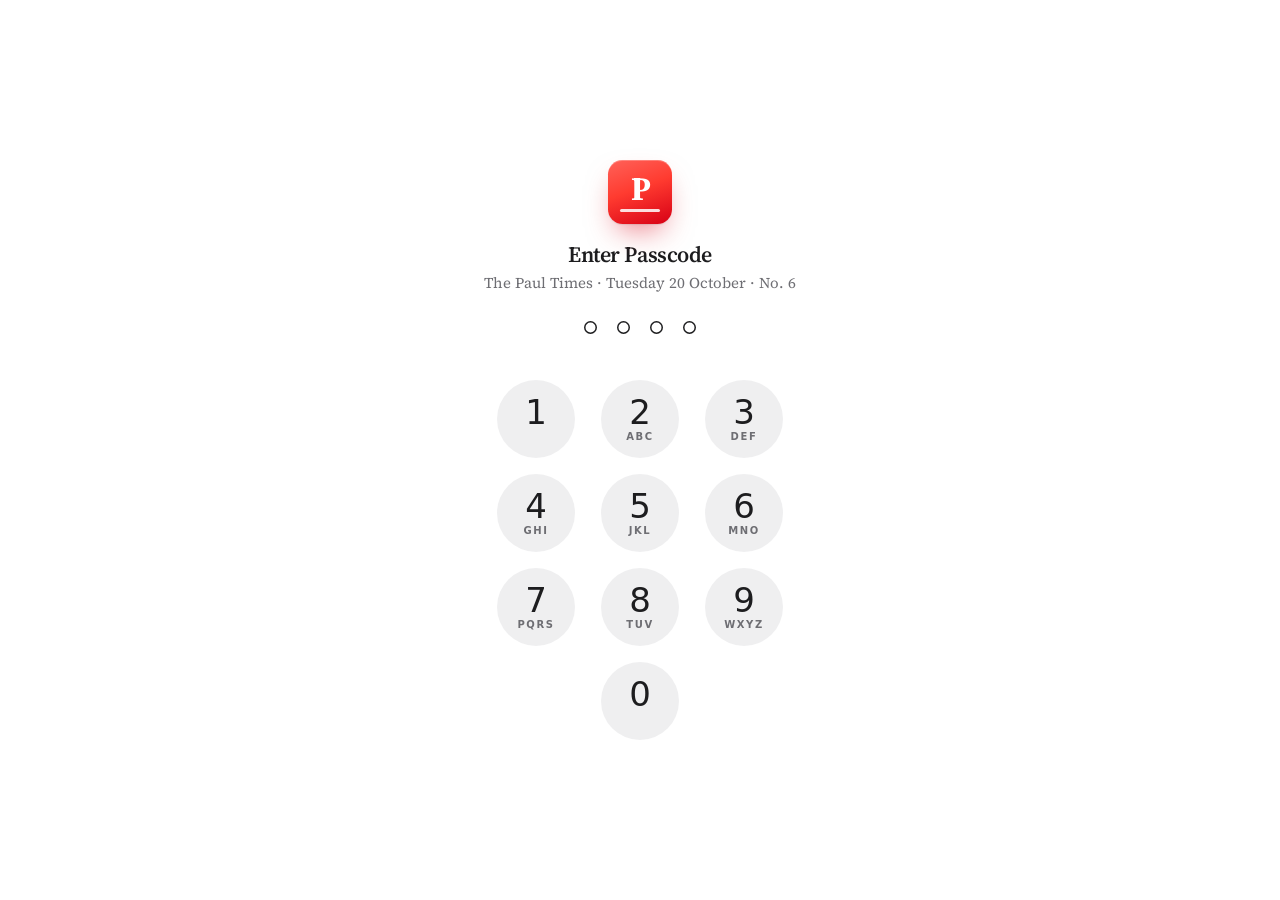
==== commit b0ddf687: "Design fixes from iPhone: no empty band at the top, one-line nameplate, progress inside the toolbar," ====
--- a/docs/index.html
+++ b/docs/index.html
@@ -11,7 +11,7 @@
 <link rel="apple-touch-icon" href="apple-touch-icon.png?v=3">
 <link rel="manifest" href="manifest.webmanifest">
 <title>The Paul Times</title>
-<link rel="stylesheet" href="app.css?v=2">
+<link rel="stylesheet" href="app.css?v=3">
 <style>
 body.home { overflow: hidden; }
 body.home.scroll { overflow: auto; height: auto; min-height: 100%; }
@@ -220,7 +220,7 @@
     // Every issue gets the current design layer and the tap-for-more sheet, even ones built before they existed.
     const inject = (h, tag, where) => (new RegExp('</' + where + '>', 'i')).test(h) ? h.replace(new RegExp('</' + where + '>(?![\\s\\S]*</' + where + '>)', 'i'), tag + '</' + where + '>') : h + tag;
     if (!html.includes('screen-overlay.js')) html = inject(html, '<script src="screen-overlay.js?v=4"><\/script>', 'body');
-    if (!html.includes('app.css')) { html = inject(html, '<link rel="stylesheet" href="app.css?v=2">', 'head'); html = inject(html, '<script src="app.js?v=2"><\/script>', 'body'); }
+    if (!html.includes('app.css')) { html = inject(html, '<link rel="stylesheet" href="app.css?v=3">', 'head'); html = inject(html, '<script src="app.js?v=3"><\/script>', 'body'); }
     html = inject(html, '<style>@keyframes tpt-in{from{opacity:0;transform:scale(.985)}}body{animation:tpt-in .55s cubic-bezier(.22,1,.36,1) both}</style>', 'head');
     splashReady().then(() => { const s = $('splash'); if (s) s.classList.add('out'); setTimeout(() => { document.open(); document.write(html); document.close(); }, s ? 280 : 0); });
   }
--- a/docs/app.css
+++ b/docs/app.css
@@ -80,7 +80,7 @@
 .page { flex: 0 0 100%; width: 100%; height: 100%; scroll-snap-align: start; scroll-snap-stop: always; display: flex; flex-direction: column; box-sizing: border-box; position: relative; background: var(--bg); }
 
 /* navigation bar: invisible over the section title, frosted with a centred title once the page scrolls */
-header.ph { position: absolute; top: 0; left: 0; right: 0; z-index: 3; display: flex; justify-content: center; align-items: center; height: 44px;
+header.ph { pointer-events: none; position: absolute; top: 0; left: 0; right: 0; z-index: 3; display: flex; justify-content: center; align-items: center; height: 44px;
   padding: env(safe-area-inset-top, 0px) var(--gutr) 0 var(--gut); border-bottom: .5px solid transparent; transition: border-color .25s; font-family: var(--font); }
 header.ph::before { content: ""; position: absolute; inset: 0; z-index: -1; opacity: 0; transition: opacity .25s; background: var(--bar);
   -webkit-backdrop-filter: saturate(1.8) blur(20px); backdrop-filter: saturate(1.8) blur(20px); }
@@ -92,11 +92,11 @@
   font-weight: 600; font-size: 13px; letter-spacing: .02em; text-transform: uppercase; white-space: nowrap; opacity: 0; transition: opacity .25s; }
 .page.scrolled > header.ph .mast-s, .page.scrolled > header.ph .where { opacity: 1; }
 @media (max-width: 380px) { header.ph .where { display: none; } }
-.page::after { content: ""; position: absolute; left: 0; right: 0; bottom: 0; height: calc(env(safe-area-inset-bottom, 0px) + 92px); pointer-events: none; z-index: 2;
-  background: linear-gradient(to bottom, color-mix(in srgb, var(--bg) 0%, transparent), color-mix(in srgb, var(--bg) 90%, transparent) 70%, var(--bg)); }
+.page::after { content: ""; position: absolute; left: 0; right: 0; bottom: 0; height: calc(env(safe-area-inset-bottom, 0px) + 44px); pointer-events: none; z-index: 2;
+  background: linear-gradient(to bottom, color-mix(in srgb, var(--bg) 0%, transparent), color-mix(in srgb, var(--bg) 80%, transparent)); }
 
 .pb { zoom: var(--tz, 1); flex: 1; min-height: 0; overflow: hidden; box-sizing: border-box;
-  padding: calc(env(safe-area-inset-top, 0px) + 46px) var(--gutr) 116px var(--gut); display: flex; flex-direction: column; gap: 18px; }
+  padding: calc(env(safe-area-inset-top, 0px) + 8px) var(--gutr) 96px var(--gut); display: flex; flex-direction: column; gap: 18px; }
 .pb.overflow, .mode-scroll .pb { overflow-y: auto; -webkit-overflow-scrolling: touch; }
 .pb > * { flex-shrink: 0; }
 
@@ -112,14 +112,14 @@
 .pf button svg { width: 22px; height: 22px; display: block; }
 .pf .prev, .pf .next { color: var(--accent); }
 .pf .mid { display: flex; align-items: center; }
-.pf .num { font-variant-numeric: tabular-nums; font-size: 14px; font-weight: 600; color: var(--ink); min-width: 62px; text-align: center; cursor: default; }
+.pf .num { font-variant-numeric: tabular-nums; font-size: 14px; font-weight: 600; color: var(--ink); min-width: 62px; text-align: center; cursor: default; padding-bottom: 6px; }
 .pf .gear, .pf .lib { color: var(--ink2); }
 .pf .sepv { width: .5px; height: 22px; background: var(--sep); margin: 0 2px; }
-#bar { position: absolute; left: 50%; bottom: calc(env(safe-area-inset-bottom, 0px) + 62px); width: min(52vw, 220px); transform: translateX(-50%); z-index: 6;
-  height: 3px; border-radius: 3px; background: var(--fill); touch-action: none; cursor: pointer; -webkit-user-select: none; user-select: none; }
-#bar::after { content: ""; position: absolute; left: -20px; right: -20px; top: -18px; bottom: -8px; }
+#bar { position: absolute; left: 50%; bottom: calc(env(safe-area-inset-bottom, 0px) + 18px); width: 54px; transform: translateX(-50%); z-index: 7;
+  height: 2.5px; border-radius: 3px; background: var(--fill); touch-action: none; cursor: pointer; -webkit-user-select: none; user-select: none; }
+#bar::after { content: ""; position: absolute; left: -10px; right: -10px; top: -26px; bottom: -10px; }
 #bar i { position: absolute; left: 0; top: 0; bottom: 0; width: 0; border-radius: 3px; background: var(--accent); transition: background .3s, width .12s linear; }
-#bar.scrub { height: 7px; } #bar.scrub i { transition: none; }
+#bar.scrub { height: 4px; } #bar.scrub i { transition: none; }
 
 /* ---------------------------------------------------------------- editorial type */
 .kicker { font-family: var(--font); font-size: 12.5px; font-weight: 700; letter-spacing: .04em; text-transform: uppercase; color: var(--accent); margin-bottom: 6px; }
@@ -131,14 +131,14 @@
 
 /* section opener: a newspaper section front, Apple-tidy */
 .opener { display: flex; align-items: baseline; justify-content: space-between; gap: 12px; border: 0; border-bottom: 2px solid var(--rule); padding: 10px 0 8px; }
-.opener h2 { font-family: var(--font-s); font-size: 38px; font-weight: 800; letter-spacing: -.02em; line-height: 1; }
+.opener h2 { font-family: var(--font-s); font-size: 34px; font-weight: 800; letter-spacing: -.02em; line-height: 1; }
 .opener .n { order: 2; font-family: var(--font); font-size: 13px; font-weight: 700; color: var(--accent); letter-spacing: .04em; font-variant-numeric: tabular-nums; }
 .opener .n::before { content: "Section "; color: var(--ink2); font-weight: 600; text-transform: uppercase; font-size: 11px; letter-spacing: .08em; }
 .tagline { font-family: var(--font-s); font-style: italic; color: var(--ink2); font-size: 16px; border: 0; padding: 0; margin-top: 4px !important; }
 
 /* lead story of a section */
 .head { padding-top: 4px; }
-.head h3 { font-size: 30px; font-weight: 800; letter-spacing: -.018em; line-height: 1.1; }
+.head h3 { font-size: 27px; font-weight: 800; letter-spacing: -.018em; line-height: 1.1; }
 .jump { align-self: flex-start; font-family: var(--font); color: var(--accent); font-weight: 600; font-size: 15px; cursor: pointer; padding: 2px 0; }
 
 /* In brief: a quiet summary panel */
@@ -204,11 +204,11 @@
 
 /* ---------------------------------------------------------------- front page */
 .mast { text-align: center; border: 0; padding: 6px 0 0; }
-.mast .meta { display: flex; justify-content: space-between; font-family: var(--font); font-size: 10.5px; font-weight: 600; letter-spacing: .07em; text-transform: uppercase;
+.mast .meta { display: flex; justify-content: space-between; gap: 8px; white-space: nowrap; font-family: var(--font); font-size: 10px; font-weight: 600; letter-spacing: .05em; text-transform: uppercase;
   color: var(--ink2); border: 0; border-bottom: .5px solid var(--sep); padding: 0 0 7px; margin: 0 0 10px; }
-.mast .name { font-family: var(--font-s); font-weight: 900; font-size: clamp(40px, 12.4vw, 58px); line-height: 1; letter-spacing: -.025em; }
+.mast .name { font-family: var(--font-s); font-weight: 900; font-size: clamp(30px, 10vw, 54px); line-height: 1.02; letter-spacing: -.03em; white-space: nowrap; }
 .mast .motto { font-family: var(--font-s); font-style: italic; font-size: 14.5px; color: var(--ink2); margin-top: 6px; }
-.mast .rail { font-family: var(--font); border-top: 2px solid var(--rule); border-bottom: .5px solid var(--sep); margin-top: 10px; padding: 6px 0; font-size: 10.5px; font-weight: 600; letter-spacing: .14em; color: var(--ink2); }
+.mast .rail { font-family: var(--font); border-top: 2px solid var(--rule); border-bottom: .5px solid var(--sep); margin-top: 10px; padding: 6px 0; font-size: 10px; font-weight: 600; letter-spacing: .1em; color: var(--ink2); white-space: nowrap; overflow: hidden; }
 .teasers { display: grid; grid-template-columns: 1fr 1fr; gap: 0; border-bottom: .5px solid var(--sep); padding-bottom: 14px; }
 .teaser { all: unset; box-sizing: border-box; cursor: pointer; display: block; padding: 0 14px 0 0; font-family: var(--font); font-size: 13.5px; line-height: 1.38; color: var(--ink2); }
 .teaser + .teaser { padding: 0 0 0 14px; border-left: .5px solid var(--sep); }
@@ -216,7 +216,7 @@
 .teaser .t { display: block; font-family: var(--font-s); font-size: 18.5px; font-weight: 700; line-height: 1.18; letter-spacing: -.01em; color: var(--ink); margin: 4px 0 5px; }
 .lead { background: none; border-radius: 0; padding: 4px 0 0; }
 .lead .kicker { text-align: left !important; }
-.lead h1 { font-family: var(--font-s); font-size: 36px; font-weight: 800; letter-spacing: -.022em; line-height: 1.06; text-align: left; }
+.lead h1 { font-family: var(--font-s); font-size: 31px; font-weight: 800; letter-spacing: -.022em; line-height: 1.06; text-align: left; }
 .lead .dek { font-family: var(--font-s); font-style: normal; color: var(--ink2); text-align: left; margin-top: 10px; font-size: 18px; line-height: 1.45; }
 .five { border-top: 2px solid var(--rule); padding-top: 12px; }
 .five .kicker { margin-bottom: 4px; }
--- a/docs/app.css
+++ b/docs/app.css
@@ -80,7 +80,7 @@
 .page { flex: 0 0 100%; width: 100%; height: 100%; scroll-snap-align: start; scroll-snap-stop: always; display: flex; flex-direction: column; box-sizing: border-box; position: relative; background: var(--bg); }
 
 /* navigation bar: invisible over the section title, frosted with a centred title once the page scrolls */
-header.ph { position: absolute; top: 0; left: 0; right: 0; z-index: 3; display: flex; justify-content: center; align-items: center; height: 44px;
+header.ph { pointer-events: none; position: absolute; top: 0; left: 0; right: 0; z-index: 3; display: flex; justify-content: center; align-items: center; height: 44px;
   padding: env(safe-area-inset-top, 0px) var(--gutr) 0 var(--gut); border-bottom: .5px solid transparent; transition: border-color .25s; font-family: var(--font); }
 header.ph::before { content: ""; position: absolute; inset: 0; z-index: -1; opacity: 0; transition: opacity .25s; background: var(--bar);
   -webkit-backdrop-filter: saturate(1.8) blur(20px); backdrop-filter: saturate(1.8) blur(20px); }
@@ -92,11 +92,11 @@
   font-weight: 600; font-size: 13px; letter-spacing: .02em; text-transform: uppercase; white-space: nowrap; opacity: 0; transition: opacity .25s; }
 .page.scrolled > header.ph .mast-s, .page.scrolled > header.ph .where { opacity: 1; }
 @media (max-width: 380px) { header.ph .where { display: none; } }
-.page::after { content: ""; position: absolute; left: 0; right: 0; bottom: 0; height: calc(env(safe-area-inset-bottom, 0px) + 92px); pointer-events: none; z-index: 2;
-  background: linear-gradient(to bottom, color-mix(in srgb, var(--bg) 0%, transparent), color-mix(in srgb, var(--bg) 90%, transparent) 70%, var(--bg)); }
+.page::after { content: ""; position: absolute; left: 0; right: 0; bottom: 0; height: calc(env(safe-area-inset-bottom, 0px) + 44px); pointer-events: none; z-index: 2;
+  background: linear-gradient(to bottom, color-mix(in srgb, var(--bg) 0%, transparent), color-mix(in srgb, var(--bg) 80%, transparent)); }
 
 .pb { zoom: var(--tz, 1); flex: 1; min-height: 0; overflow: hidden; box-sizing: border-box;
-  padding: calc(env(safe-area-inset-top, 0px) + 46px) var(--gutr) 116px var(--gut); display: flex; flex-direction: column; gap: 18px; }
+  padding: calc(env(safe-area-inset-top, 0px) + 8px) var(--gutr) 96px var(--gut); display: flex; flex-direction: column; gap: 18px; }
 .pb.overflow, .mode-scroll .pb { overflow-y: auto; -webkit-overflow-scrolling: touch; }
 .pb > * { flex-shrink: 0; }
 
@@ -112,14 +112,14 @@
 .pf button svg { width: 22px; height: 22px; display: block; }
 .pf .prev, .pf .next { color: var(--accent); }
 .pf .mid { display: flex; align-items: center; }
-.pf .num { font-variant-numeric: tabular-nums; font-size: 14px; font-weight: 600; color: var(--ink); min-width: 62px; text-align: center; cursor: default; }
+.pf .num { font-variant-numeric: tabular-nums; font-size: 14px; font-weight: 600; color: var(--ink); min-width: 62px; text-align: center; cursor: default; padding-bottom: 6px; }
 .pf .gear, .pf .lib { color: var(--ink2); }
 .pf .sepv { width: .5px; height: 22px; background: var(--sep); margin: 0 2px; }
-#bar { position: absolute; left: 50%; bottom: calc(env(safe-area-inset-bottom, 0px) + 62px); width: min(52vw, 220px); transform: translateX(-50%); z-index: 6;
-  height: 3px; border-radius: 3px; background: var(--fill); touch-action: none; cursor: pointer; -webkit-user-select: none; user-select: none; }
-#bar::after { content: ""; position: absolute; left: -20px; right: -20px; top: -18px; bottom: -8px; }
+#bar { position: absolute; left: 50%; bottom: calc(env(safe-area-inset-bottom, 0px) + 18px); width: 54px; transform: translateX(-50%); z-index: 7;
+  height: 2.5px; border-radius: 3px; background: var(--fill); touch-action: none; cursor: pointer; -webkit-user-select: none; user-select: none; }
+#bar::after { content: ""; position: absolute; left: -10px; right: -10px; top: -26px; bottom: -10px; }
 #bar i { position: absolute; left: 0; top: 0; bottom: 0; width: 0; border-radius: 3px; background: var(--accent); transition: background .3s, width .12s linear; }
-#bar.scrub { height: 7px; } #bar.scrub i { transition: none; }
+#bar.scrub { height: 4px; } #bar.scrub i { transition: none; }
 
 /* ---------------------------------------------------------------- editorial type */
 .kicker { font-family: var(--font); font-size: 12.5px; font-weight: 700; letter-spacing: .04em; text-transform: uppercase; color: var(--accent); margin-bottom: 6px; }
@@ -131,14 +131,14 @@
 
 /* section opener: a newspaper section front, Apple-tidy */
 .opener { display: flex; align-items: baseline; justify-content: space-between; gap: 12px; border: 0; border-bottom: 2px solid var(--rule); padding: 10px 0 8px; }
-.opener h2 { font-family: var(--font-s); font-size: 38px; font-weight: 800; letter-spacing: -.02em; line-height: 1; }
+.opener h2 { font-family: var(--font-s); font-size: 34px; font-weight: 800; letter-spacing: -.02em; line-height: 1; }
 .opener .n { order: 2; font-family: var(--font); font-size: 13px; font-weight: 700; color: var(--accent); letter-spacing: .04em; font-variant-numeric: tabular-nums; }
 .opener .n::before { content: "Section "; color: var(--ink2); font-weight: 600; text-transform: uppercase; font-size: 11px; letter-spacing: .08em; }
 .tagline { font-family: var(--font-s); font-style: italic; color: var(--ink2); font-size: 16px; border: 0; padding: 0; margin-top: 4px !important; }
 
 /* lead story of a section */
 .head { padding-top: 4px; }
-.head h3 { font-size: 30px; font-weight: 800; letter-spacing: -.018em; line-height: 1.1; }
+.head h3 { font-size: 27px; font-weight: 800; letter-spacing: -.018em; line-height: 1.1; }
 .jump { align-self: flex-start; font-family: var(--font); color: var(--accent); font-weight: 600; font-size: 15px; cursor: pointer; padding: 2px 0; }
 
 /* In brief: a quiet summary panel */
@@ -204,11 +204,11 @@
 
 /* ---------------------------------------------------------------- front page */
 .mast { text-align: center; border: 0; padding: 6px 0 0; }
-.mast .meta { display: flex; justify-content: space-between; font-family: var(--font); font-size: 10.5px; font-weight: 600; letter-spacing: .07em; text-transform: uppercase;
+.mast .meta { display: flex; justify-content: space-between; gap: 8px; white-space: nowrap; font-family: var(--font); font-size: 10px; font-weight: 600; letter-spacing: .05em; text-transform: uppercase;
   color: var(--ink2); border: 0; border-bottom: .5px solid var(--sep); padding: 0 0 7px; margin: 0 0 10px; }
-.mast .name { font-family: var(--font-s); font-weight: 900; font-size: clamp(40px, 12.4vw, 58px); line-height: 1; letter-spacing: -.025em; }
+.mast .name { font-family: var(--font-s); font-weight: 900; font-size: clamp(30px, 10vw, 54px); line-height: 1.02; letter-spacing: -.03em; white-space: nowrap; }
 .mast .motto { font-family: var(--font-s); font-style: italic; font-size: 14.5px; color: var(--ink2); margin-top: 6px; }
-.mast .rail { font-family: var(--font); border-top: 2px solid var(--rule); border-bottom: .5px solid var(--sep); margin-top: 10px; padding: 6px 0; font-size: 10.5px; font-weight: 600; letter-spacing: .14em; color: var(--ink2); }
+.mast .rail { font-family: var(--font); border-top: 2px solid var(--rule); border-bottom: .5px solid var(--sep); margin-top: 10px; padding: 6px 0; font-size: 10px; font-weight: 600; letter-spacing: .1em; color: var(--ink2); white-space: nowrap; overflow: hidden; }
 .teasers { display: grid; grid-template-columns: 1fr 1fr; gap: 0; border-bottom: .5px solid var(--sep); padding-bottom: 14px; }
 .teaser { all: unset; box-sizing: border-box; cursor: pointer; display: block; padding: 0 14px 0 0; font-family: var(--font); font-size: 13.5px; line-height: 1.38; color: var(--ink2); }
 .teaser + .teaser { padding: 0 0 0 14px; border-left: .5px solid var(--sep); }
@@ -216,7 +216,7 @@
 .teaser .t { display: block; font-family: var(--font-s); font-size: 18.5px; font-weight: 700; line-height: 1.18; letter-spacing: -.01em; color: var(--ink); margin: 4px 0 5px; }
 .lead { background: none; border-radius: 0; padding: 4px 0 0; }
 .lead .kicker { text-align: left !important; }
-.lead h1 { font-family: var(--font-s); font-size: 36px; font-weight: 800; letter-spacing: -.022em; line-height: 1.06; text-align: left; }
+.lead h1 { font-family: var(--font-s); font-size: 31px; font-weight: 800; letter-spacing: -.022em; line-height: 1.06; text-align: left; }
 .lead .dek { font-family: var(--font-s); font-style: normal; color: var(--ink2); text-align: left; margin-top: 10px; font-size: 18px; line-height: 1.45; }
 .five { border-top: 2px solid var(--rule); padding-top: 12px; }
 .five .kicker { margin-bottom: 4px; }
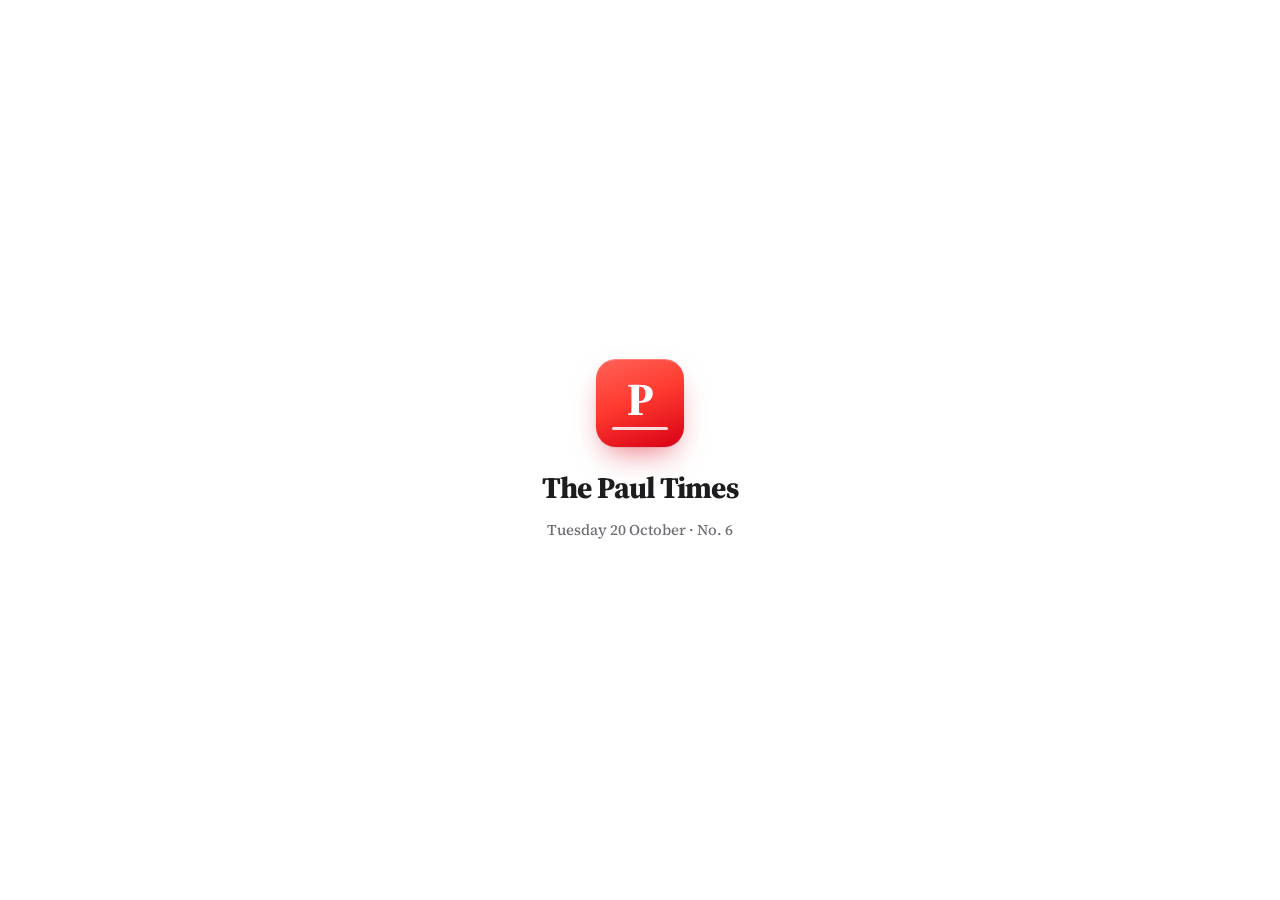
==== commit 0b59183a: "iPhone: content starts below the iOS status-bar blur, app fills the whole screen (iOS 26 reports 59 " ====
--- a/docs/index.html
+++ b/docs/index.html
@@ -11,7 +11,7 @@
 <link rel="apple-touch-icon" href="apple-touch-icon.png?v=3">
 <link rel="manifest" href="manifest.webmanifest">
 <title>The Paul Times</title>
-<link rel="stylesheet" href="app.css?v=3">
+<link rel="stylesheet" href="app.css?v=5">
 <style>
 body.home { overflow: hidden; }
 body.home.scroll { overflow: auto; height: auto; min-height: 100%; }
@@ -220,7 +220,7 @@
     // Every issue gets the current design layer and the tap-for-more sheet, even ones built before they existed.
     const inject = (h, tag, where) => (new RegExp('</' + where + '>', 'i')).test(h) ? h.replace(new RegExp('</' + where + '>(?![\\s\\S]*</' + where + '>)', 'i'), tag + '</' + where + '>') : h + tag;
     if (!html.includes('screen-overlay.js')) html = inject(html, '<script src="screen-overlay.js?v=4"><\/script>', 'body');
-    if (!html.includes('app.css')) { html = inject(html, '<link rel="stylesheet" href="app.css?v=3">', 'head'); html = inject(html, '<script src="app.js?v=3"><\/script>', 'body'); }
+    if (!html.includes('app.css')) { html = inject(html, '<link rel="stylesheet" href="app.css?v=5">', 'head'); html = inject(html, '<script src="app.js?v=5"><\/script>', 'body'); }
     html = inject(html, '<style>@keyframes tpt-in{from{opacity:0;transform:scale(.985)}}body{animation:tpt-in .55s cubic-bezier(.22,1,.36,1) both}</style>', 'head');
     splashReady().then(() => { const s = $('splash'); if (s) s.classList.add('out'); setTimeout(() => { document.open(); document.write(html); document.close(); }, s ? 280 : 0); });
   }
--- a/docs/app.css
+++ b/docs/app.css
@@ -74,34 +74,34 @@
 
 /* ---------------------------------------------------------------- app chrome */
 #app { position: fixed; top: 0; left: 0; right: 0; height: 100vh; height: 100lvh; display: flex; flex-direction: column; box-sizing: border-box;
-  padding-top: 0; padding-bottom: env(safe-area-inset-bottom, 0px); background: var(--bg); }
+  padding-top: 0; padding-bottom: 0 !important; background: var(--bg); }
 #reader { flex: 1; min-height: 0; display: flex; overflow-x: auto; overflow-y: hidden; scroll-snap-type: x mandatory; overscroll-behavior-x: contain; scrollbar-width: none; }
 #reader::-webkit-scrollbar { display: none; }
 .page { flex: 0 0 100%; width: 100%; height: 100%; scroll-snap-align: start; scroll-snap-stop: always; display: flex; flex-direction: column; box-sizing: border-box; position: relative; background: var(--bg); }
 
 /* navigation bar: invisible over the section title, frosted with a centred title once the page scrolls */
 header.ph { pointer-events: none; position: absolute; top: 0; left: 0; right: 0; z-index: 3; display: flex; justify-content: center; align-items: center; height: 44px;
-  padding: env(safe-area-inset-top, 0px) var(--gutr) 0 var(--gut); border-bottom: .5px solid transparent; transition: border-color .25s; font-family: var(--font); }
-header.ph::before { content: ""; position: absolute; inset: 0; z-index: -1; opacity: 0; transition: opacity .25s; background: var(--bar);
-  -webkit-backdrop-filter: saturate(1.8) blur(20px); backdrop-filter: saturate(1.8) blur(20px); }
+  padding: calc(env(safe-area-inset-top, 0px) + 18px) var(--gutr) 0 var(--gut); border-bottom: .5px solid transparent; transition: border-color .25s; font-family: var(--font); }
+header.ph::before { content: ""; position: absolute; inset: 0; z-index: -1; opacity: 0; transition: opacity .25s; background: var(--bar); }
+/* the blur only exists once the bar is shown: iOS Safari blurs through an invisible layer too */
 .page.scrolled > header.ph::before { opacity: 1; }
+.page.scrolled > header.ph { -webkit-backdrop-filter: saturate(1.8) blur(20px); backdrop-filter: saturate(1.8) blur(20px); }
 .page.scrolled > header.ph { border-bottom-color: var(--sep); }
 header.ph .mast-s { position: absolute; left: 0; right: 0; bottom: 0; height: 44px; display: flex; align-items: center; justify-content: center;
   font-family: var(--font-s); font-weight: 800; font-size: 17px; letter-spacing: -.01em; color: var(--ink); opacity: 0; transition: opacity .25s; }
 header.ph .where { position: absolute; left: var(--gut); bottom: 0; height: 44px; display: flex; align-items: center; color: var(--accent);
   font-weight: 600; font-size: 13px; letter-spacing: .02em; text-transform: uppercase; white-space: nowrap; opacity: 0; transition: opacity .25s; }
 .page.scrolled > header.ph .mast-s, .page.scrolled > header.ph .where { opacity: 1; }
-@media (max-width: 380px) { header.ph .where { display: none; } }
-.page::after { content: ""; position: absolute; left: 0; right: 0; bottom: 0; height: calc(env(safe-area-inset-bottom, 0px) + 44px); pointer-events: none; z-index: 2;
-  background: linear-gradient(to bottom, color-mix(in srgb, var(--bg) 0%, transparent), color-mix(in srgb, var(--bg) 80%, transparent)); }
+@media (max-width: 430px) { header.ph .where { display: none; } }
+/* no fade under the toolbar: pages run to the bottom edge, the glass capsule floats over them */
 
 .pb { zoom: var(--tz, 1); flex: 1; min-height: 0; overflow: hidden; box-sizing: border-box;
-  padding: calc(env(safe-area-inset-top, 0px) + 8px) var(--gutr) 96px var(--gut); display: flex; flex-direction: column; gap: 18px; }
+  padding: calc(env(safe-area-inset-top, 0px) + 30px) var(--gutr) calc(env(safe-area-inset-bottom, 0px) + 70px) var(--gut); display: flex; flex-direction: column; gap: 18px; }
 .pb.overflow, .mode-scroll .pb { overflow-y: auto; -webkit-overflow-scrolling: touch; }
 .pb > * { flex-shrink: 0; }
 
 /* bottom toolbar: floating glass capsule */
-.pf { position: absolute; left: 50%; bottom: calc(env(safe-area-inset-bottom, 0px) + 10px); transform: translateX(-50%); z-index: 6;
+.pf { position: absolute; left: 50%; bottom: max(8px, calc(env(safe-area-inset-bottom, 0px) - 12px)); transform: translateX(-50%); z-index: 6;
   display: flex; align-items: center; gap: 2px; padding: 5px; border-radius: 999px; background: var(--bar);
   -webkit-backdrop-filter: saturate(1.8) blur(22px); backdrop-filter: saturate(1.8) blur(22px);
   box-shadow: 0 0 0 .5px var(--sep), 0 10px 30px -8px rgba(0,0,0,.25); font-family: var(--font); font-size: 15px; color: var(--ink2); }
@@ -115,7 +115,7 @@
 .pf .num { font-variant-numeric: tabular-nums; font-size: 14px; font-weight: 600; color: var(--ink); min-width: 62px; text-align: center; cursor: default; padding-bottom: 6px; }
 .pf .gear, .pf .lib { color: var(--ink2); }
 .pf .sepv { width: .5px; height: 22px; background: var(--sep); margin: 0 2px; }
-#bar { position: absolute; left: 50%; bottom: calc(env(safe-area-inset-bottom, 0px) + 18px); width: 54px; transform: translateX(-50%); z-index: 7;
+#bar { position: absolute; left: 50%; bottom: calc(max(8px, calc(env(safe-area-inset-bottom, 0px) - 12px)) + 8px); width: 54px; transform: translateX(-50%); z-index: 7;
   height: 2.5px; border-radius: 3px; background: var(--fill); touch-action: none; cursor: pointer; -webkit-user-select: none; user-select: none; }
 #bar::after { content: ""; position: absolute; left: -10px; right: -10px; top: -26px; bottom: -10px; }
 #bar i { position: absolute; left: 0; top: 0; bottom: 0; width: 0; border-radius: 3px; background: var(--accent); transition: background .3s, width .12s linear; }
--- a/docs/app.css
+++ b/docs/app.css
@@ -74,34 +74,34 @@
 
 /* ---------------------------------------------------------------- app chrome */
 #app { position: fixed; top: 0; left: 0; right: 0; height: 100vh; height: 100lvh; display: flex; flex-direction: column; box-sizing: border-box;
-  padding-top: 0; padding-bottom: env(safe-area-inset-bottom, 0px); background: var(--bg); }
+  padding-top: 0; padding-bottom: 0 !important; background: var(--bg); }
 #reader { flex: 1; min-height: 0; display: flex; overflow-x: auto; overflow-y: hidden; scroll-snap-type: x mandatory; overscroll-behavior-x: contain; scrollbar-width: none; }
 #reader::-webkit-scrollbar { display: none; }
 .page { flex: 0 0 100%; width: 100%; height: 100%; scroll-snap-align: start; scroll-snap-stop: always; display: flex; flex-direction: column; box-sizing: border-box; position: relative; background: var(--bg); }
 
 /* navigation bar: invisible over the section title, frosted with a centred title once the page scrolls */
 header.ph { pointer-events: none; position: absolute; top: 0; left: 0; right: 0; z-index: 3; display: flex; justify-content: center; align-items: center; height: 44px;
-  padding: env(safe-area-inset-top, 0px) var(--gutr) 0 var(--gut); border-bottom: .5px solid transparent; transition: border-color .25s; font-family: var(--font); }
-header.ph::before { content: ""; position: absolute; inset: 0; z-index: -1; opacity: 0; transition: opacity .25s; background: var(--bar);
-  -webkit-backdrop-filter: saturate(1.8) blur(20px); backdrop-filter: saturate(1.8) blur(20px); }
+  padding: calc(env(safe-area-inset-top, 0px) + 18px) var(--gutr) 0 var(--gut); border-bottom: .5px solid transparent; transition: border-color .25s; font-family: var(--font); }
+header.ph::before { content: ""; position: absolute; inset: 0; z-index: -1; opacity: 0; transition: opacity .25s; background: var(--bar); }
+/* the blur only exists once the bar is shown: iOS Safari blurs through an invisible layer too */
 .page.scrolled > header.ph::before { opacity: 1; }
+.page.scrolled > header.ph { -webkit-backdrop-filter: saturate(1.8) blur(20px); backdrop-filter: saturate(1.8) blur(20px); }
 .page.scrolled > header.ph { border-bottom-color: var(--sep); }
 header.ph .mast-s { position: absolute; left: 0; right: 0; bottom: 0; height: 44px; display: flex; align-items: center; justify-content: center;
   font-family: var(--font-s); font-weight: 800; font-size: 17px; letter-spacing: -.01em; color: var(--ink); opacity: 0; transition: opacity .25s; }
 header.ph .where { position: absolute; left: var(--gut); bottom: 0; height: 44px; display: flex; align-items: center; color: var(--accent);
   font-weight: 600; font-size: 13px; letter-spacing: .02em; text-transform: uppercase; white-space: nowrap; opacity: 0; transition: opacity .25s; }
 .page.scrolled > header.ph .mast-s, .page.scrolled > header.ph .where { opacity: 1; }
-@media (max-width: 380px) { header.ph .where { display: none; } }
-.page::after { content: ""; position: absolute; left: 0; right: 0; bottom: 0; height: calc(env(safe-area-inset-bottom, 0px) + 44px); pointer-events: none; z-index: 2;
-  background: linear-gradient(to bottom, color-mix(in srgb, var(--bg) 0%, transparent), color-mix(in srgb, var(--bg) 80%, transparent)); }
+@media (max-width: 430px) { header.ph .where { display: none; } }
+/* no fade under the toolbar: pages run to the bottom edge, the glass capsule floats over them */
 
 .pb { zoom: var(--tz, 1); flex: 1; min-height: 0; overflow: hidden; box-sizing: border-box;
-  padding: calc(env(safe-area-inset-top, 0px) + 8px) var(--gutr) 96px var(--gut); display: flex; flex-direction: column; gap: 18px; }
+  padding: calc(env(safe-area-inset-top, 0px) + 30px) var(--gutr) calc(env(safe-area-inset-bottom, 0px) + 70px) var(--gut); display: flex; flex-direction: column; gap: 18px; }
 .pb.overflow, .mode-scroll .pb { overflow-y: auto; -webkit-overflow-scrolling: touch; }
 .pb > * { flex-shrink: 0; }
 
 /* bottom toolbar: floating glass capsule */
-.pf { position: absolute; left: 50%; bottom: calc(env(safe-area-inset-bottom, 0px) + 10px); transform: translateX(-50%); z-index: 6;
+.pf { position: absolute; left: 50%; bottom: max(8px, calc(env(safe-area-inset-bottom, 0px) - 12px)); transform: translateX(-50%); z-index: 6;
   display: flex; align-items: center; gap: 2px; padding: 5px; border-radius: 999px; background: var(--bar);
   -webkit-backdrop-filter: saturate(1.8) blur(22px); backdrop-filter: saturate(1.8) blur(22px);
   box-shadow: 0 0 0 .5px var(--sep), 0 10px 30px -8px rgba(0,0,0,.25); font-family: var(--font); font-size: 15px; color: var(--ink2); }
@@ -115,7 +115,7 @@
 .pf .num { font-variant-numeric: tabular-nums; font-size: 14px; font-weight: 600; color: var(--ink); min-width: 62px; text-align: center; cursor: default; padding-bottom: 6px; }
 .pf .gear, .pf .lib { color: var(--ink2); }
 .pf .sepv { width: .5px; height: 22px; background: var(--sep); margin: 0 2px; }
-#bar { position: absolute; left: 50%; bottom: calc(env(safe-area-inset-bottom, 0px) + 18px); width: 54px; transform: translateX(-50%); z-index: 7;
+#bar { position: absolute; left: 50%; bottom: calc(max(8px, calc(env(safe-area-inset-bottom, 0px) - 12px)) + 8px); width: 54px; transform: translateX(-50%); z-index: 7;
   height: 2.5px; border-radius: 3px; background: var(--fill); touch-action: none; cursor: pointer; -webkit-user-select: none; user-select: none; }
 #bar::after { content: ""; position: absolute; left: -10px; right: -10px; top: -26px; bottom: -10px; }
 #bar i { position: absolute; left: 0; top: 0; bottom: 0; width: 0; border-radius: 3px; background: var(--accent); transition: background .3s, width .12s linear; }
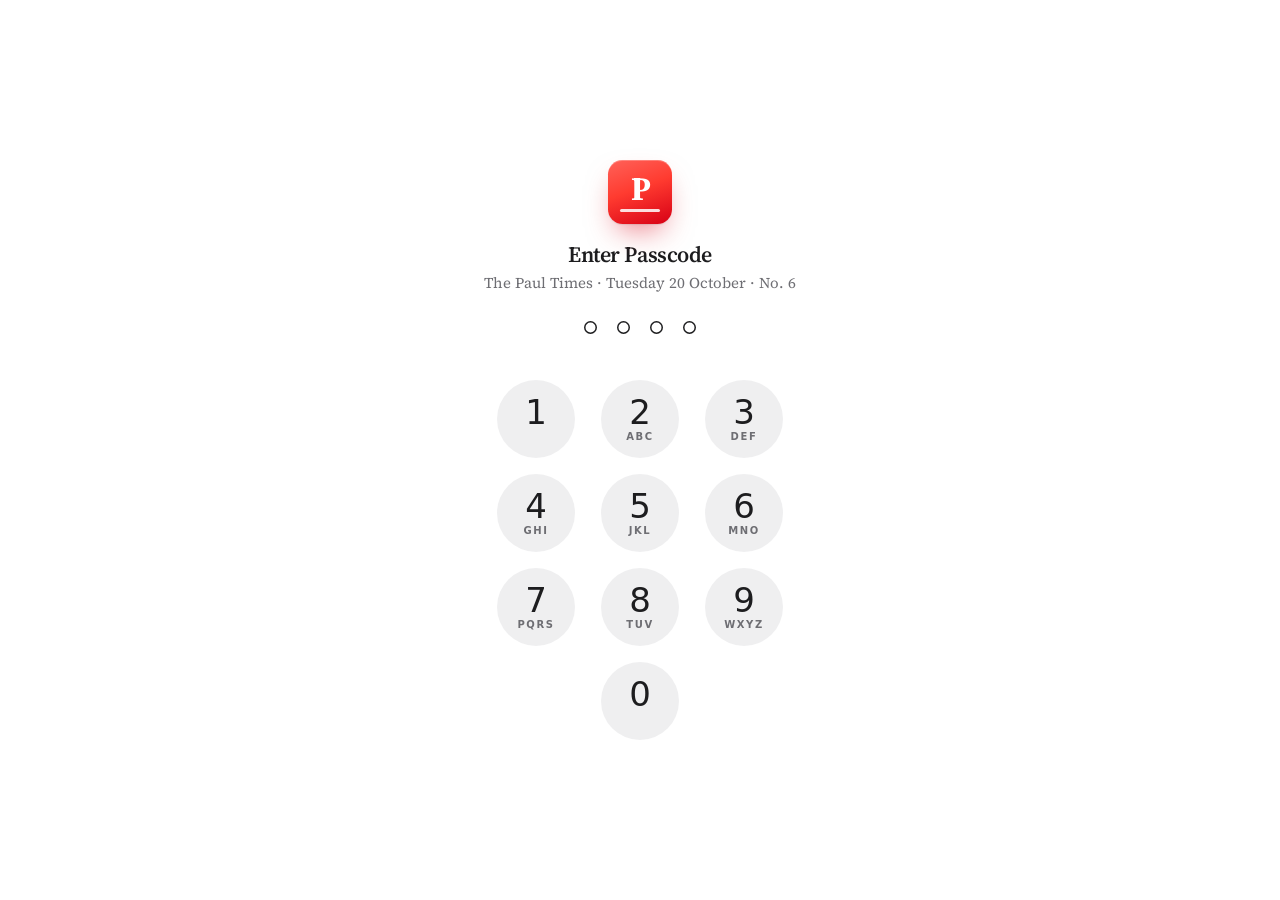
==== commit 0c2ea154: "iPhone: toolbar back above the visible bottom edge (iOS 26 short drawable area); no late section-tit" ====
--- a/docs/index.html
+++ b/docs/index.html
@@ -11,7 +11,7 @@
 <link rel="apple-touch-icon" href="apple-touch-icon.png?v=3">
 <link rel="manifest" href="manifest.webmanifest">
 <title>The Paul Times</title>
-<link rel="stylesheet" href="app.css?v=5">
+<link rel="stylesheet" href="app.css?v=6">
 <style>
 body.home { overflow: hidden; }
 body.home.scroll { overflow: auto; height: auto; min-height: 100%; }
@@ -220,7 +220,7 @@
     // Every issue gets the current design layer and the tap-for-more sheet, even ones built before they existed.
     const inject = (h, tag, where) => (new RegExp('</' + where + '>', 'i')).test(h) ? h.replace(new RegExp('</' + where + '>(?![\\s\\S]*</' + where + '>)', 'i'), tag + '</' + where + '>') : h + tag;
     if (!html.includes('screen-overlay.js')) html = inject(html, '<script src="screen-overlay.js?v=4"><\/script>', 'body');
-    if (!html.includes('app.css')) { html = inject(html, '<link rel="stylesheet" href="app.css?v=5">', 'head'); html = inject(html, '<script src="app.js?v=5"><\/script>', 'body'); }
+    if (!html.includes('app.css')) { html = inject(html, '<link rel="stylesheet" href="app.css?v=6">', 'head'); html = inject(html, '<script src="app.js?v=6"><\/script>', 'body'); }
     html = inject(html, '<style>@keyframes tpt-in{from{opacity:0;transform:scale(.985)}}body{animation:tpt-in .55s cubic-bezier(.22,1,.36,1) both}</style>', 'head');
     splashReady().then(() => { const s = $('splash'); if (s) s.classList.add('out'); setTimeout(() => { document.open(); document.write(html); document.close(); }, s ? 280 : 0); });
   }
--- a/docs/app.css
+++ b/docs/app.css
@@ -101,7 +101,7 @@
 .pb > * { flex-shrink: 0; }
 
 /* bottom toolbar: floating glass capsule */
-.pf { position: absolute; left: 50%; bottom: max(8px, calc(env(safe-area-inset-bottom, 0px) - 12px)); transform: translateX(-50%); z-index: 6;
+.pf { position: absolute; left: 50%; bottom: var(--pf-b, max(8px, calc(env(safe-area-inset-bottom, 0px) - 12px))); transform: translateX(-50%); z-index: 6;
   display: flex; align-items: center; gap: 2px; padding: 5px; border-radius: 999px; background: var(--bar);
   -webkit-backdrop-filter: saturate(1.8) blur(22px); backdrop-filter: saturate(1.8) blur(22px);
   box-shadow: 0 0 0 .5px var(--sep), 0 10px 30px -8px rgba(0,0,0,.25); font-family: var(--font); font-size: 15px; color: var(--ink2); }
@@ -115,7 +115,7 @@
 .pf .num { font-variant-numeric: tabular-nums; font-size: 14px; font-weight: 600; color: var(--ink); min-width: 62px; text-align: center; cursor: default; padding-bottom: 6px; }
 .pf .gear, .pf .lib { color: var(--ink2); }
 .pf .sepv { width: .5px; height: 22px; background: var(--sep); margin: 0 2px; }
-#bar { position: absolute; left: 50%; bottom: calc(max(8px, calc(env(safe-area-inset-bottom, 0px) - 12px)) + 8px); width: 54px; transform: translateX(-50%); z-index: 7;
+#bar { position: absolute; left: 50%; bottom: calc(var(--pf-b, max(8px, calc(env(safe-area-inset-bottom, 0px) - 12px))) + 8px); width: 54px; transform: translateX(-50%); z-index: 7;
   height: 2.5px; border-radius: 3px; background: var(--fill); touch-action: none; cursor: pointer; -webkit-user-select: none; user-select: none; }
 #bar::after { content: ""; position: absolute; left: -10px; right: -10px; top: -26px; bottom: -10px; }
 #bar i { position: absolute; left: 0; top: 0; bottom: 0; width: 0; border-radius: 3px; background: var(--accent); transition: background .3s, width .12s linear; }
@@ -484,8 +484,6 @@
 .page.pz .pb { transform: translate3d(calc(var(--p, 0) * 8%), 0, 0) scale(calc(1 - var(--pa, 0) * .04)); opacity: calc(1 - var(--pa, 0) * .4); }
 .tpt-anim .pb > .blk { transition: opacity .7s var(--ease), transform .8s var(--ease); }
 .tpt-anim .pb > .blk.rv0 { opacity: 0; transform: translate3d(0, 18px, 0); }
-.tpt-anim .page.fresh .opener h2 { animation: tpt-rise .8s var(--ease) both; }
-.tpt-anim .page.fresh .opener { animation: tpt-rule .9s var(--ease) both; }
 @keyframes tpt-rise { from { opacity: 0; transform: translateY(12px); } }
 @keyframes tpt-rule { from { border-bottom-color: transparent; } }
 .fun .big.counting { font-variant-numeric: tabular-nums; }
--- a/docs/app.css
+++ b/docs/app.css
@@ -101,7 +101,7 @@
 .pb > * { flex-shrink: 0; }
 
 /* bottom toolbar: floating glass capsule */
-.pf { position: absolute; left: 50%; bottom: max(8px, calc(env(safe-area-inset-bottom, 0px) - 12px)); transform: translateX(-50%); z-index: 6;
+.pf { position: absolute; left: 50%; bottom: var(--pf-b, max(8px, calc(env(safe-area-inset-bottom, 0px) - 12px))); transform: translateX(-50%); z-index: 6;
   display: flex; align-items: center; gap: 2px; padding: 5px; border-radius: 999px; background: var(--bar);
   -webkit-backdrop-filter: saturate(1.8) blur(22px); backdrop-filter: saturate(1.8) blur(22px);
   box-shadow: 0 0 0 .5px var(--sep), 0 10px 30px -8px rgba(0,0,0,.25); font-family: var(--font); font-size: 15px; color: var(--ink2); }
@@ -115,7 +115,7 @@
 .pf .num { font-variant-numeric: tabular-nums; font-size: 14px; font-weight: 600; color: var(--ink); min-width: 62px; text-align: center; cursor: default; padding-bottom: 6px; }
 .pf .gear, .pf .lib { color: var(--ink2); }
 .pf .sepv { width: .5px; height: 22px; background: var(--sep); margin: 0 2px; }
-#bar { position: absolute; left: 50%; bottom: calc(max(8px, calc(env(safe-area-inset-bottom, 0px) - 12px)) + 8px); width: 54px; transform: translateX(-50%); z-index: 7;
+#bar { position: absolute; left: 50%; bottom: calc(var(--pf-b, max(8px, calc(env(safe-area-inset-bottom, 0px) - 12px))) + 8px); width: 54px; transform: translateX(-50%); z-index: 7;
   height: 2.5px; border-radius: 3px; background: var(--fill); touch-action: none; cursor: pointer; -webkit-user-select: none; user-select: none; }
 #bar::after { content: ""; position: absolute; left: -10px; right: -10px; top: -26px; bottom: -10px; }
 #bar i { position: absolute; left: 0; top: 0; bottom: 0; width: 0; border-radius: 3px; background: var(--accent); transition: background .3s, width .12s linear; }
@@ -484,8 +484,6 @@
 .page.pz .pb { transform: translate3d(calc(var(--p, 0) * 8%), 0, 0) scale(calc(1 - var(--pa, 0) * .04)); opacity: calc(1 - var(--pa, 0) * .4); }
 .tpt-anim .pb > .blk { transition: opacity .7s var(--ease), transform .8s var(--ease); }
 .tpt-anim .pb > .blk.rv0 { opacity: 0; transform: translate3d(0, 18px, 0); }
-.tpt-anim .page.fresh .opener h2 { animation: tpt-rise .8s var(--ease) both; }
-.tpt-anim .page.fresh .opener { animation: tpt-rule .9s var(--ease) both; }
 @keyframes tpt-rise { from { opacity: 0; transform: translateY(12px); } }
 @keyframes tpt-rule { from { border-bottom-color: transparent; } }
 .fun .big.counting { font-variant-numeric: tabular-nums; }
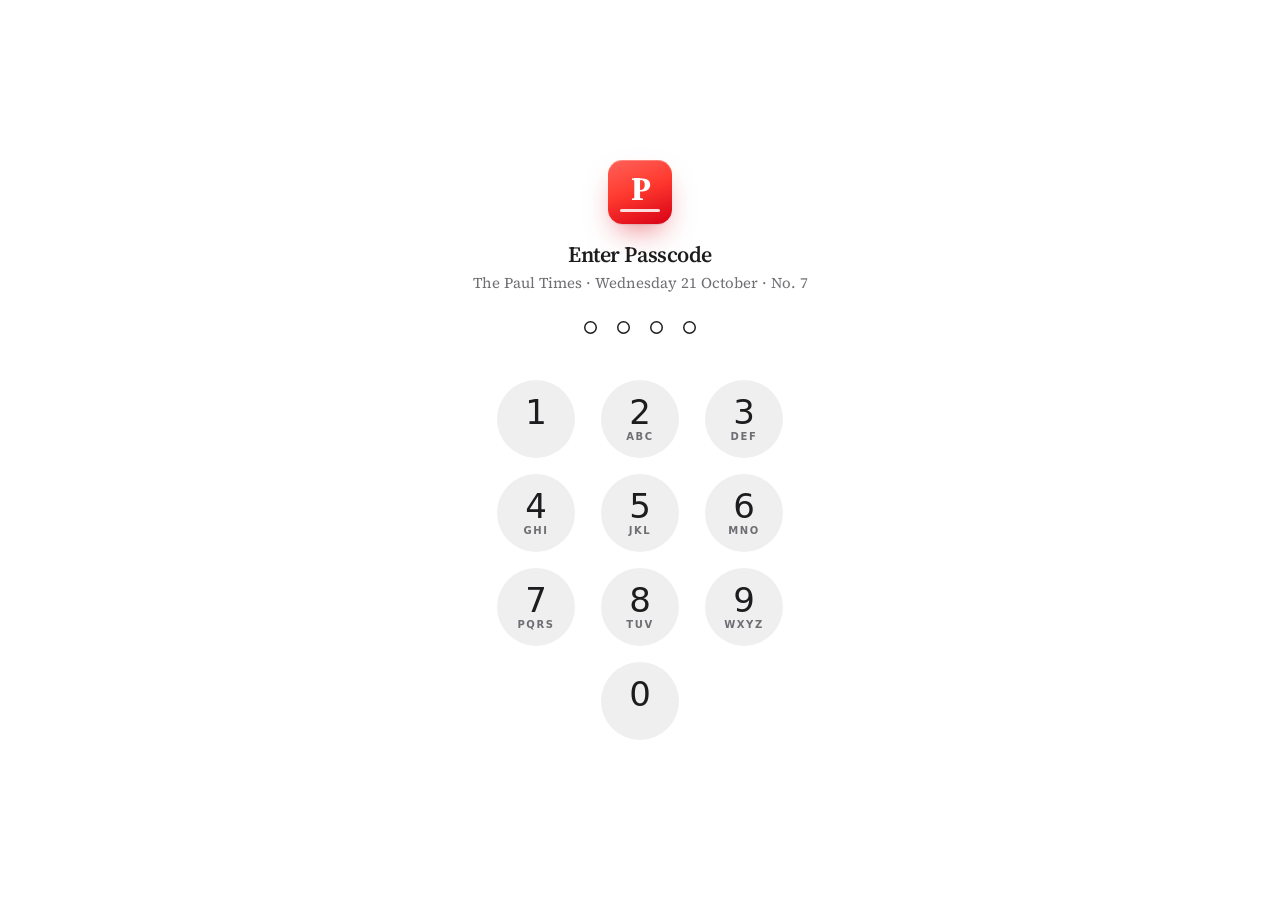
==== commit e5721e84: "Unattended-run fetching rules; phone-side trailer guard - RUNBOOK: search-first rule for WebFetch (h" ====
--- a/docs/index.html
+++ b/docs/index.html
@@ -175,7 +175,7 @@
 </div>
 
 <div id="lib" hidden>
-  <div class="nav" id="nav"><a href="./" id="today"><svg viewBox="0 0 24 24" fill="none" stroke="currentColor" stroke-width="2.4" stroke-linecap="round" stroke-linejoin="round"><path d="M15 5l-7 7 7 7"/></svg><span>Today</span></a><div class="st">Library</div><span></span></div>
+  <div class="nav" id="nav"><span></span><div class="st">Library</div><a href="./" id="today"><span>Today's paper</span></a></div>
   <h1 class="lt">Library</h1>
   <div class="ltsub" id="lsub"></div>
   <label class="search" id="sbox"><svg viewBox="0 0 24 24" fill="none" stroke="currentColor" stroke-width="2.4" stroke-linecap="round"><circle cx="10.5" cy="10.5" r="6.5"/><path d="M20 20l-4.6-4.6"/></svg>
@@ -197,8 +197,9 @@
   const get = async p => { const r = await fetch(p + (p.includes('?') ? '&' : '?') + 't=' + Date.now(), { cache: 'no-store' }); if (!r.ok) throw new Error(p + ' ' + r.status); return r.json(); };
   const loc = FR ? 'fr-FR' : 'en-GB';
   const fmt = (i, o) => new Date(i.date + 'T12:00:00').toLocaleDateString(loc, o || { weekday: 'short', day: 'numeric', month: 'short' });
-  const t0 = Date.now(), wantLib = qs.has('archive');
-  const minSplash = matchMedia('(prefers-reduced-motion: reduce)').matches ? 0 : (wantLib ? 450 : 1100);
+  // The app opens on the Library; an issue opens only from ./?d=<id> (Library, links, the in-issue Library button goes back here).
+  const t0 = Date.now(), wantLib = qs.has('archive') || !qs.has('d');
+  const minSplash = matchMedia('(prefers-reduced-motion: reduce)').matches ? 0 : (qs.has('archive') ? 450 : wantLib ? 900 : 700);
   const splashReady = () => new Promise(r => setTimeout(r, Math.max(0, minSplash - (Date.now() - t0))));
   const splashOut = () => { const e = $('splash'); if (!e) return; e.classList.add('out'); setTimeout(() => e.remove(), 600); };
   $('sd').textContent = new Date().toLocaleDateString(loc, { weekday: 'long', day: 'numeric', month: 'long' });
@@ -219,7 +220,7 @@
   function show(html) {
     // Every issue gets the current design layer and the tap-for-more sheet, even ones built before they existed.
     const inject = (h, tag, where) => (new RegExp('</' + where + '>', 'i')).test(h) ? h.replace(new RegExp('</' + where + '>(?![\\s\\S]*</' + where + '>)', 'i'), tag + '</' + where + '>') : h + tag;
-    if (!html.includes('screen-overlay.js')) html = inject(html, '<script src="screen-overlay.js?v=4"><\/script>', 'body');
+    if (!html.includes('screen-overlay.js')) html = inject(html, '<script src="screen-overlay.js?v=5"><\/script>', 'body');
     if (!html.includes('app.css')) { html = inject(html, '<link rel="stylesheet" href="app.css?v=6">', 'head'); html = inject(html, '<script src="app.js?v=6"><\/script>', 'body'); }
     html = inject(html, '<style>@keyframes tpt-in{from{opacity:0;transform:scale(.985)}}body{animation:tpt-in .55s cubic-bezier(.22,1,.36,1) both}</style>', 'head');
     splashReady().then(() => { const s = $('splash'); if (s) s.classList.add('out'); setTimeout(() => { document.open(); document.write(html); document.close(); }, s ? 280 : 0); });
@@ -282,7 +283,7 @@
     splashReady().then(splashOut);
     document.body.classList.add('scroll');
     $('lock').hidden = true; const lib = $('lib'); lib.hidden = false;
-    $('today').querySelector('span').textContent = L('Today', 'Aujourd\'hui');
+    $('today').querySelector('span').textContent = L('Today\'s paper', 'Le journal du jour'); if (list[0]) $('today').href = url(list[0]);
     lib.querySelector('.lt').textContent = L('Library', 'Bibliothèque'); lib.querySelector('.nav .st').textContent = L('Library', 'Bibliothèque');
     $('q').placeholder = L('Search every headline', 'Chercher dans tous les titres');
     // decrypt every issue's contents (small, cached for the session)
